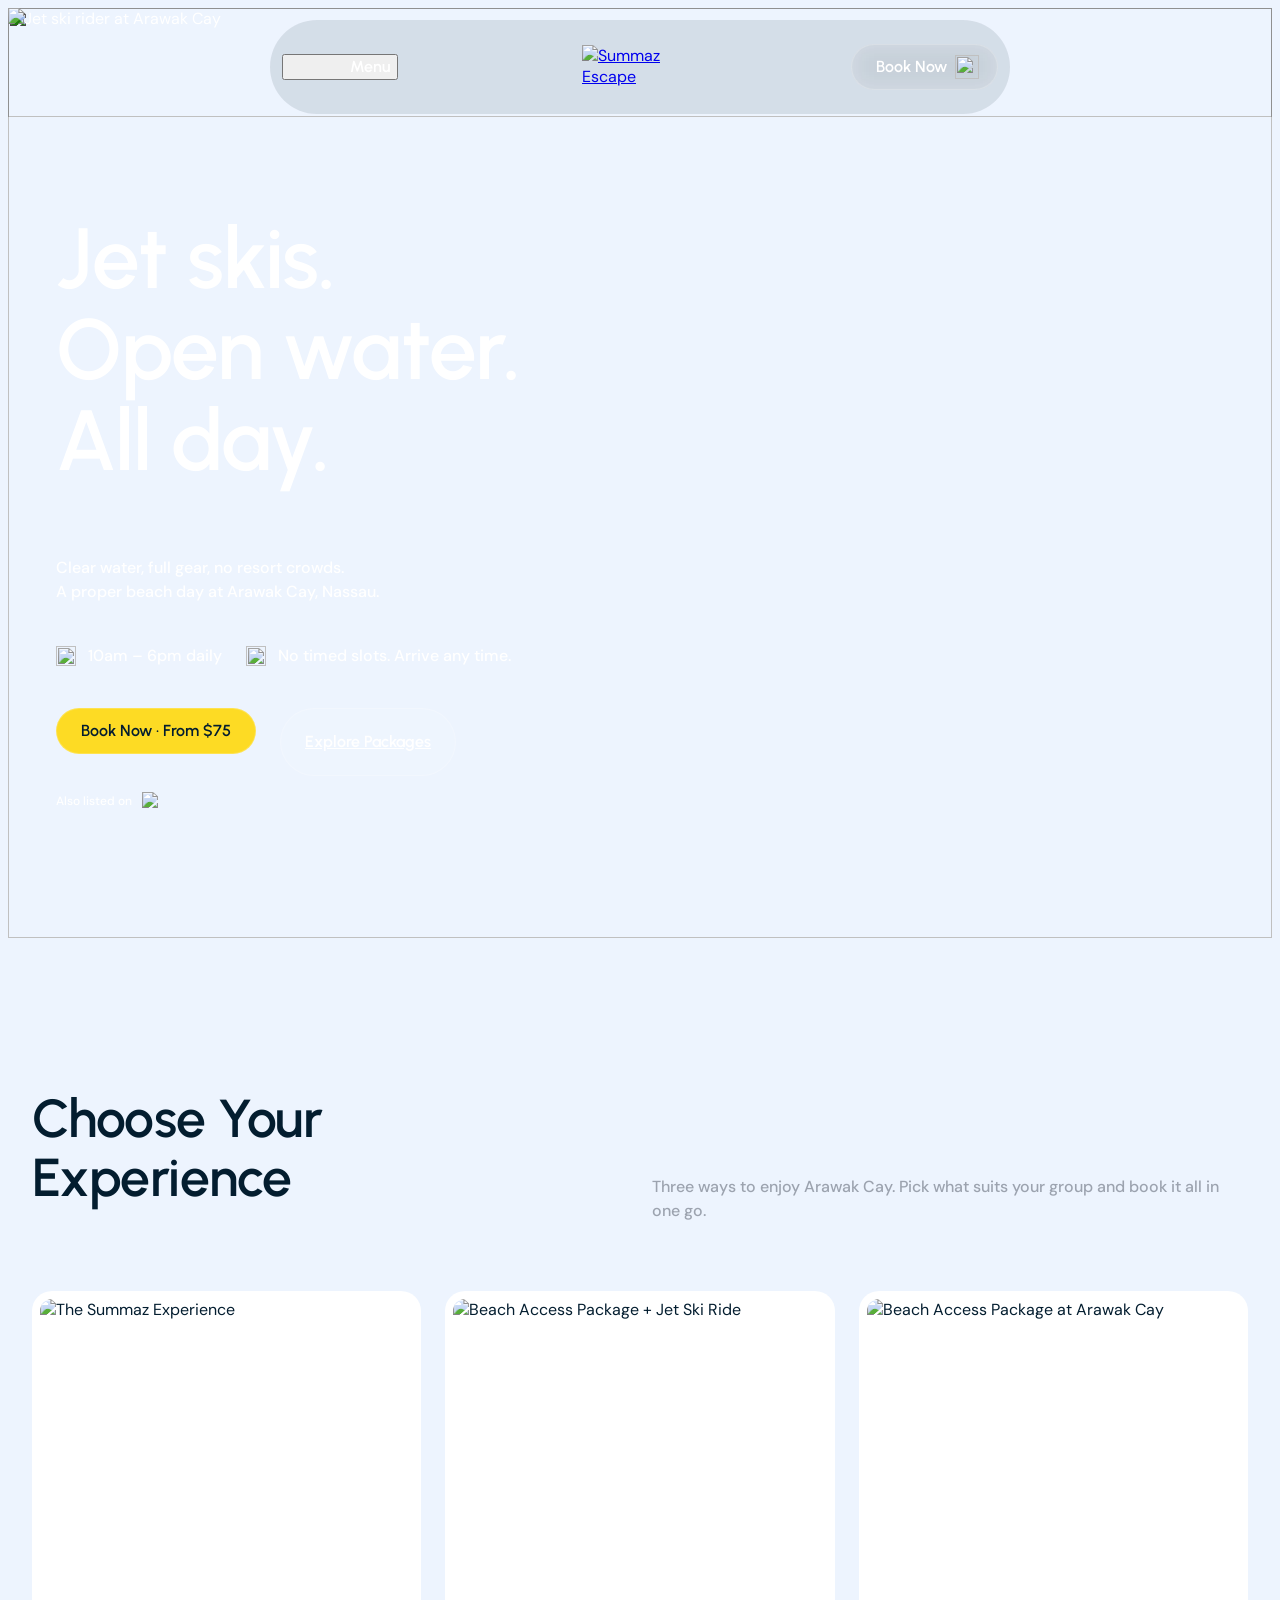
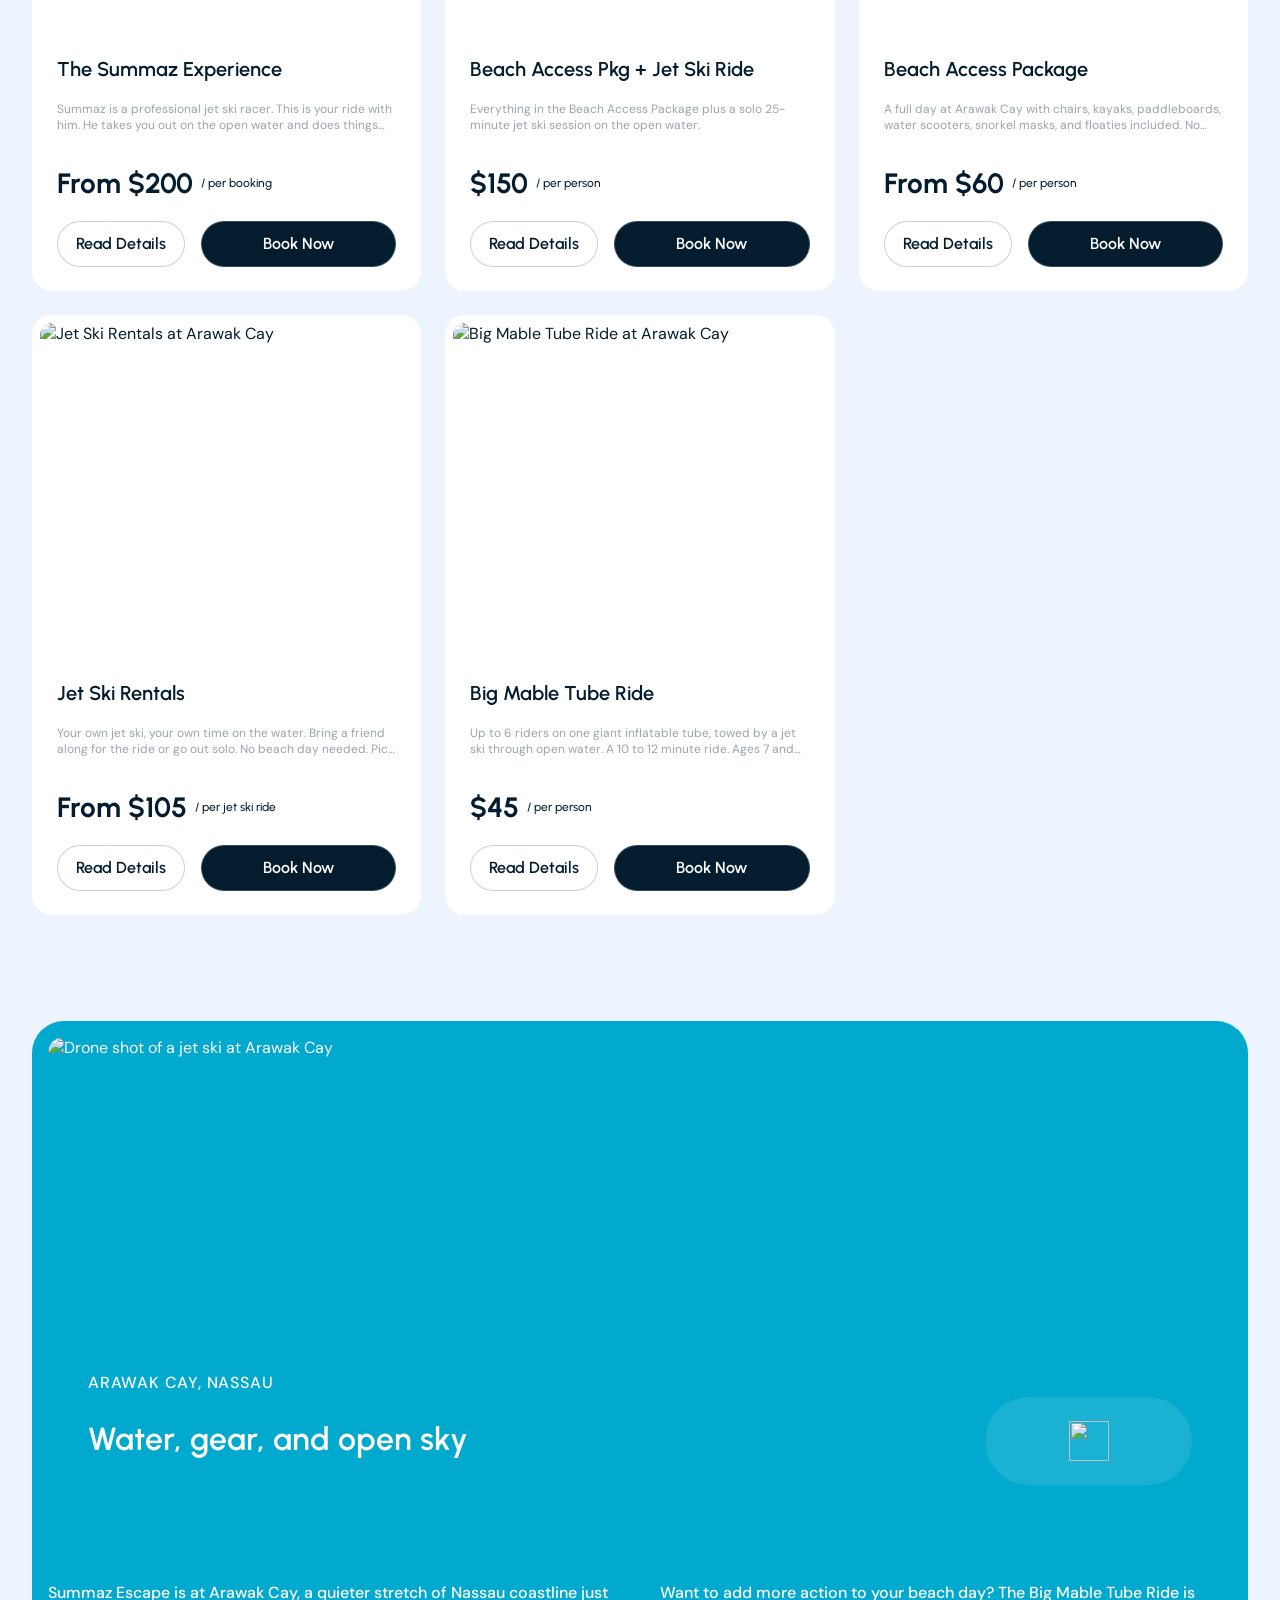
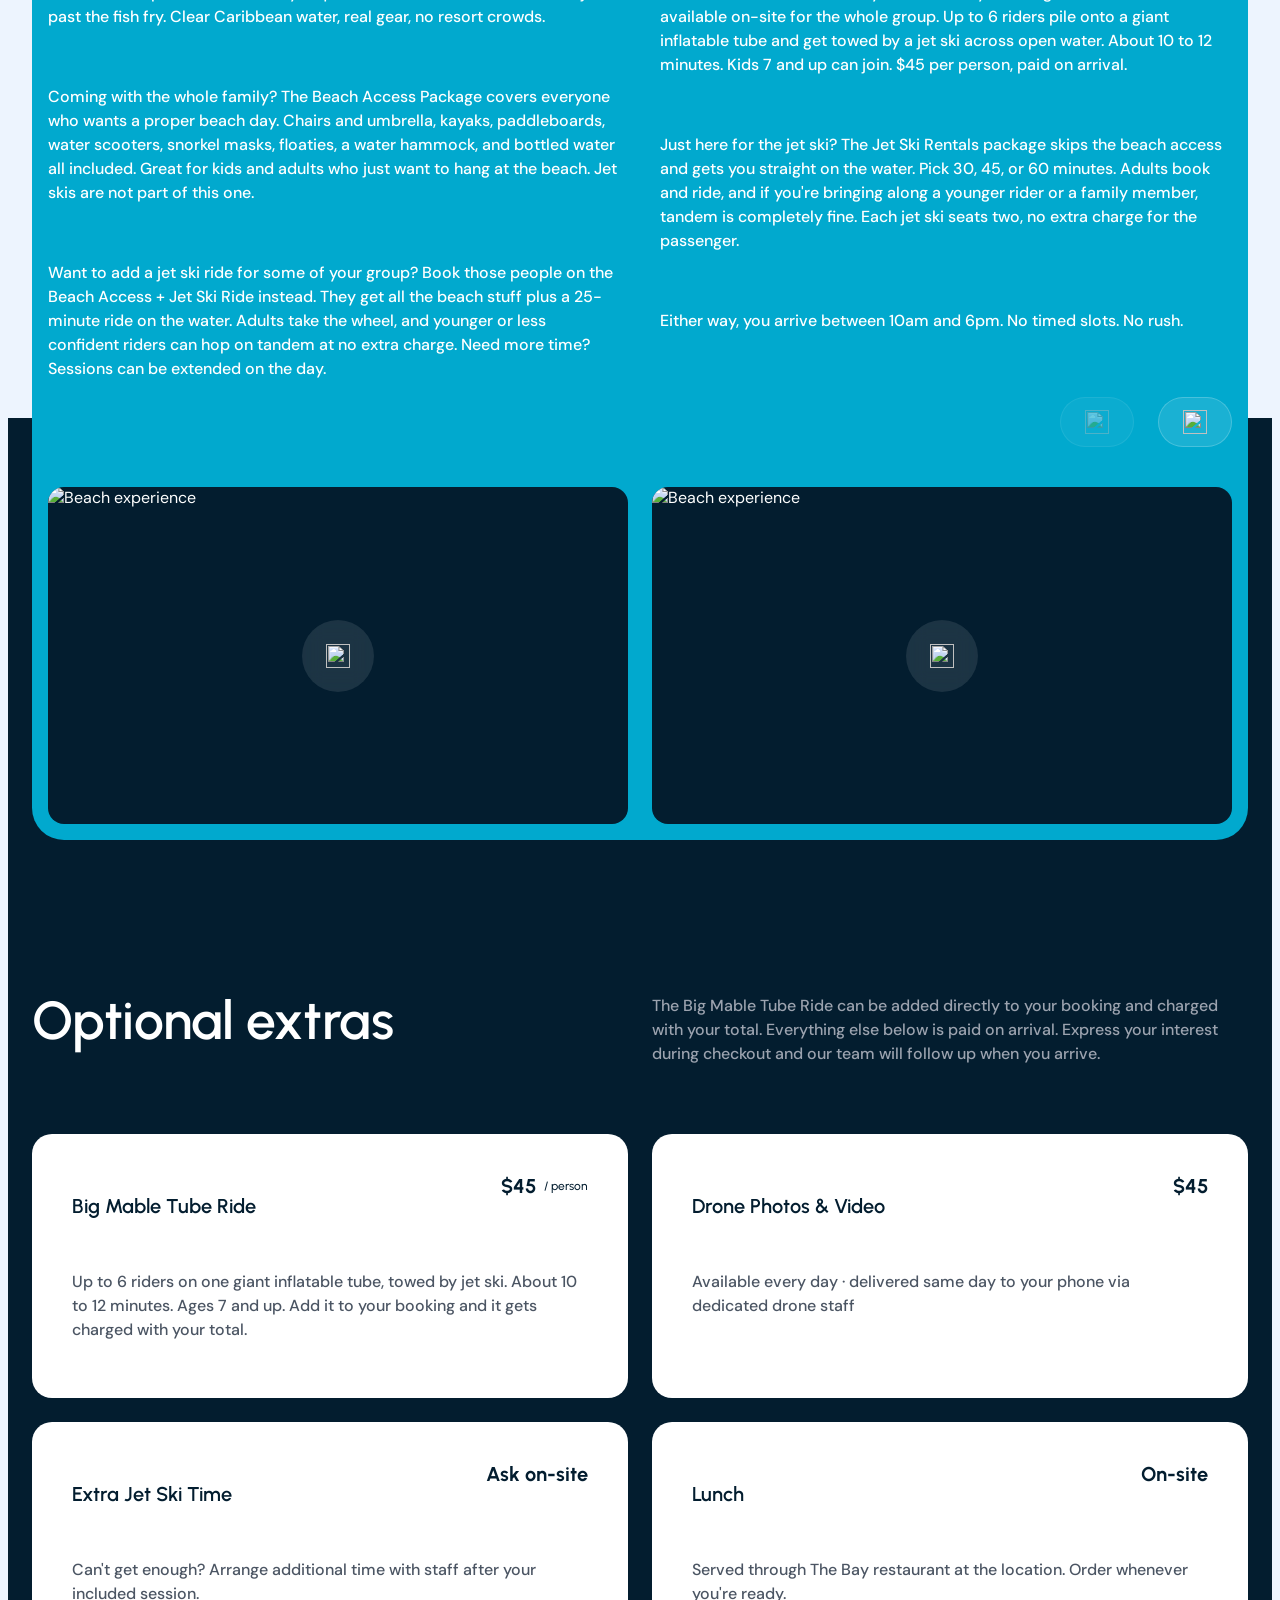
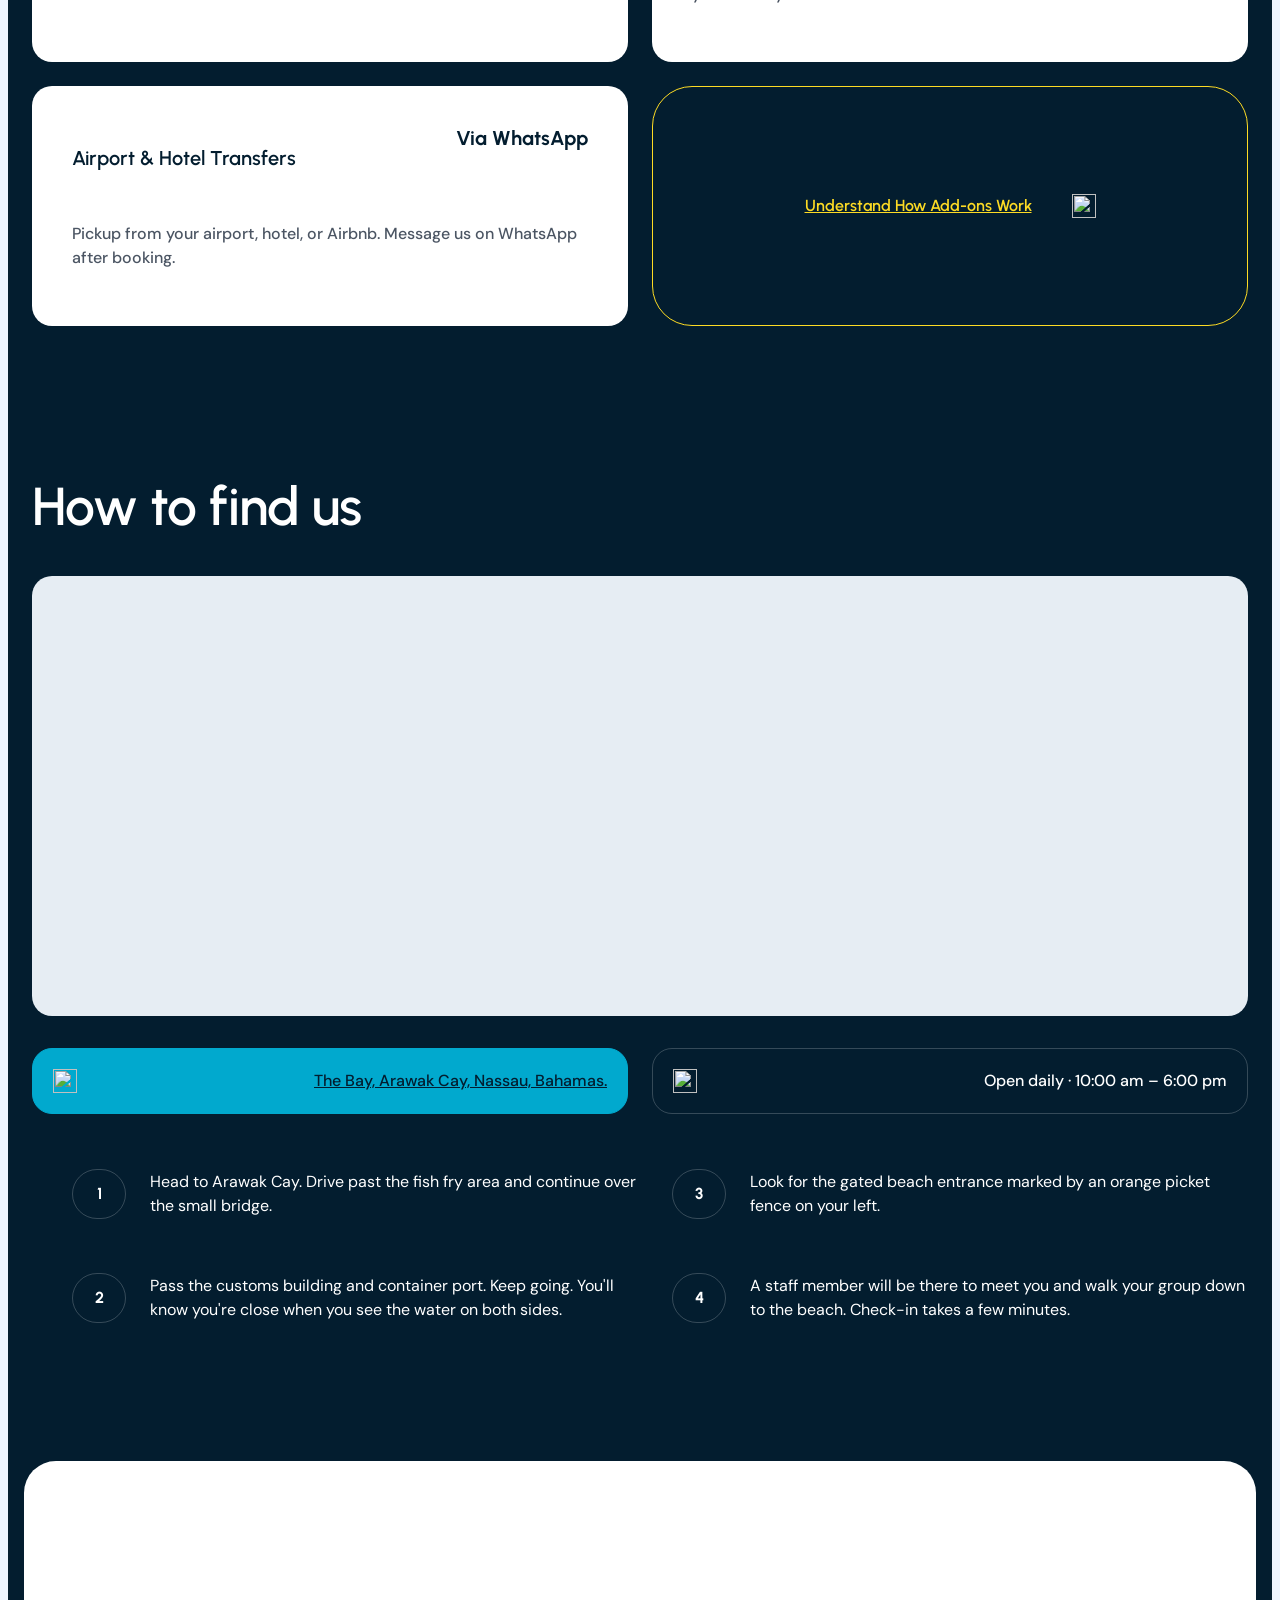
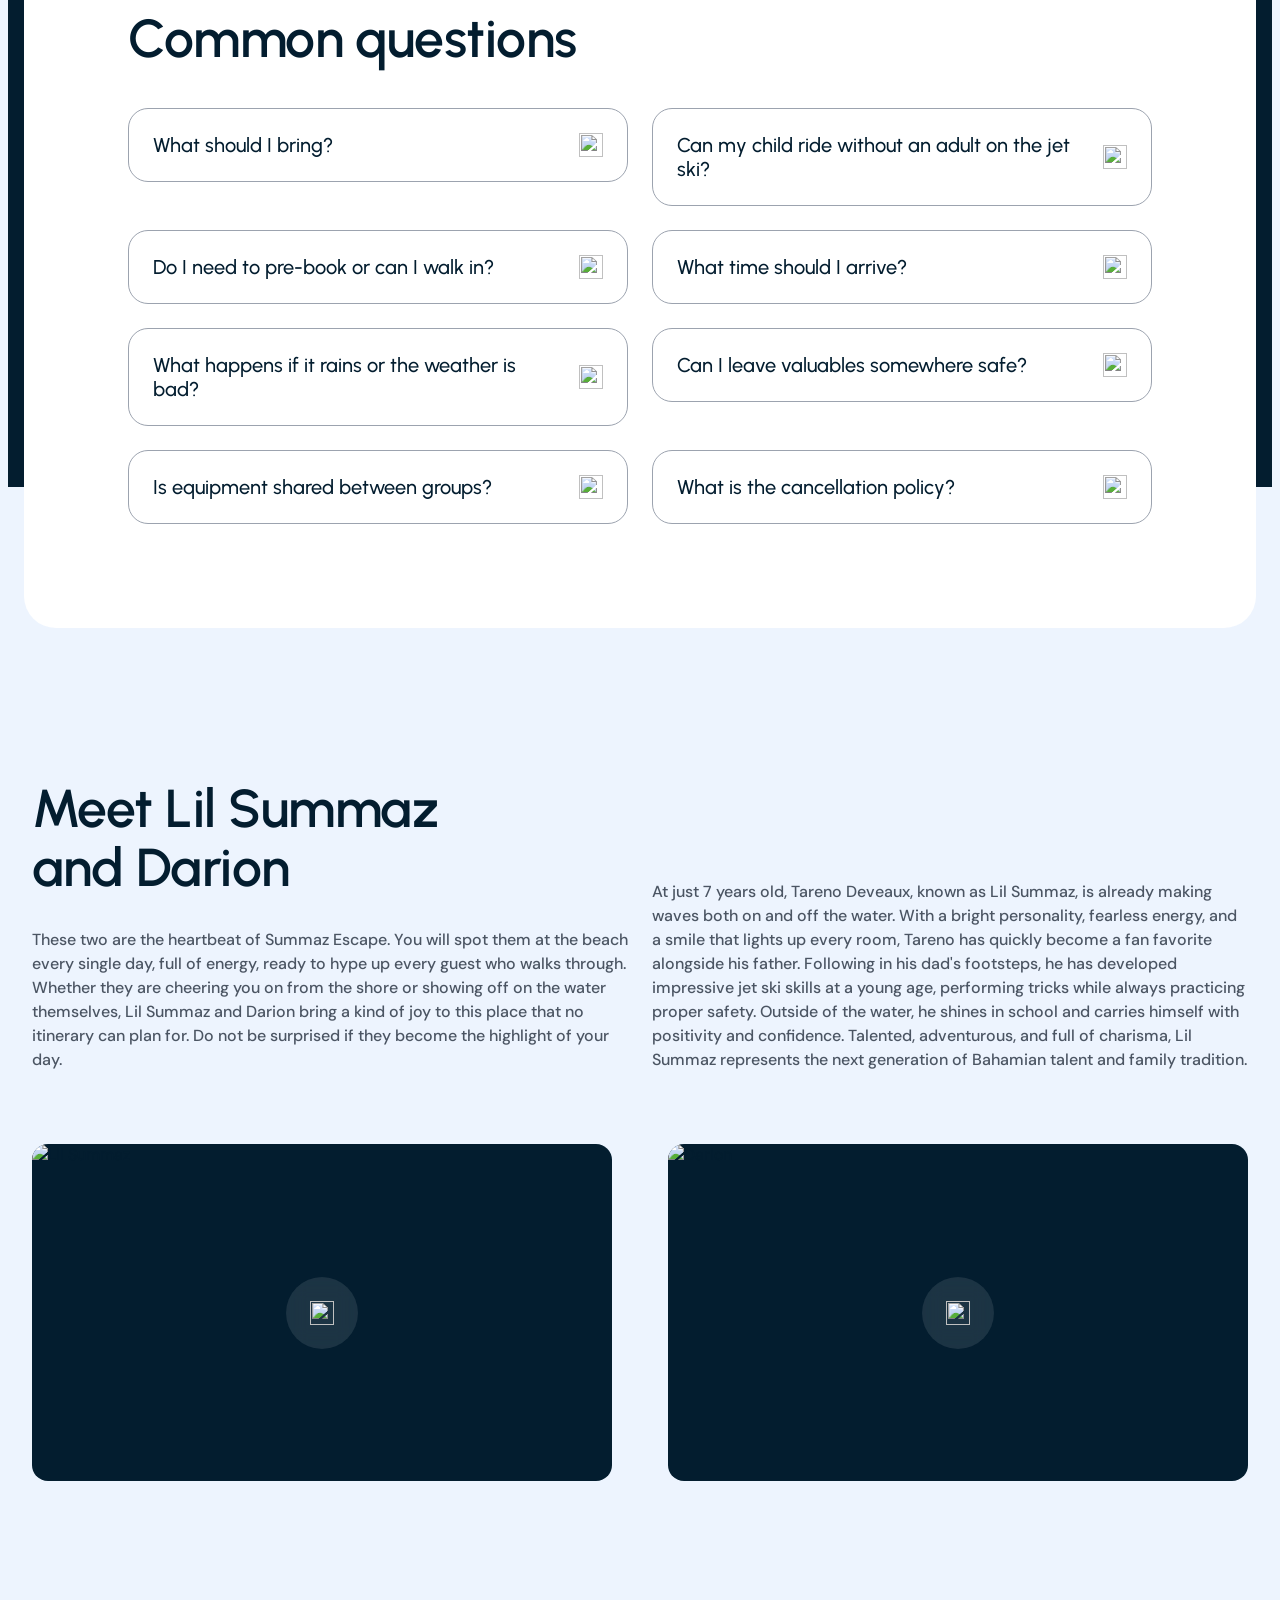
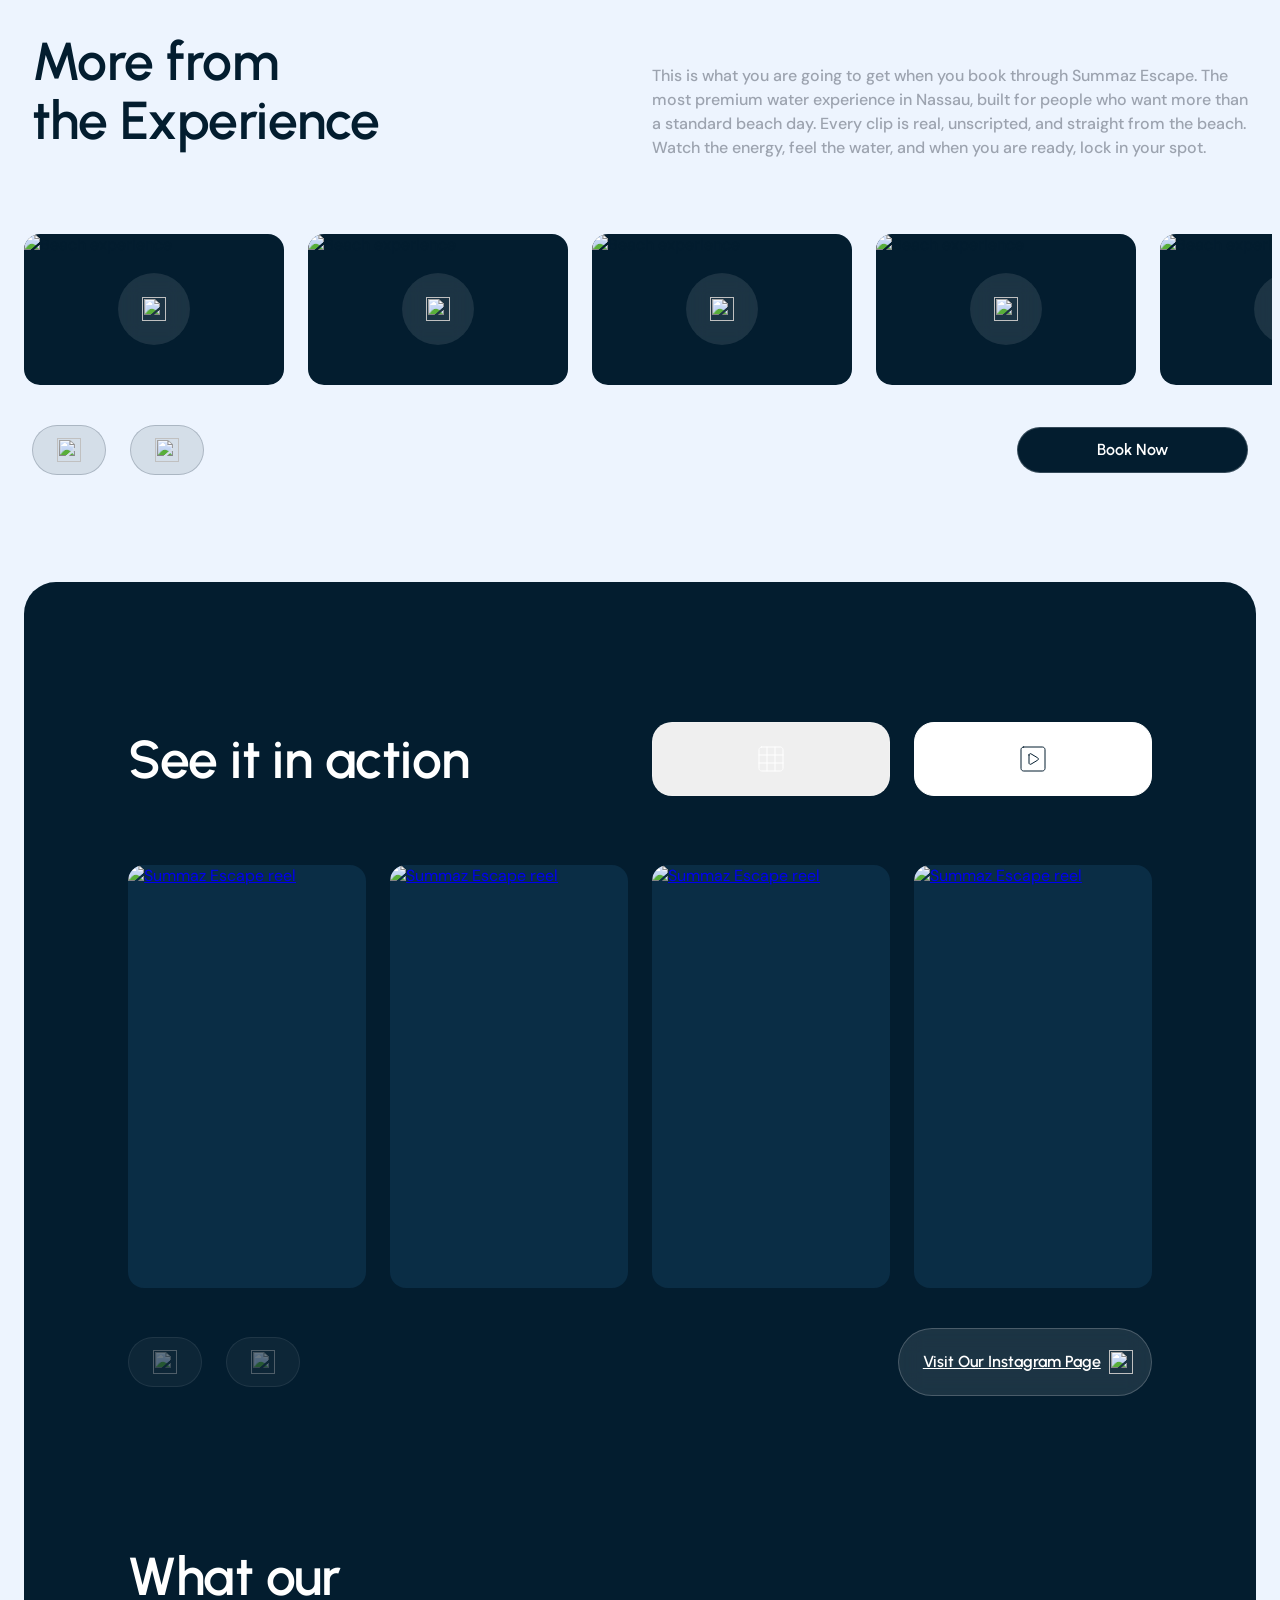
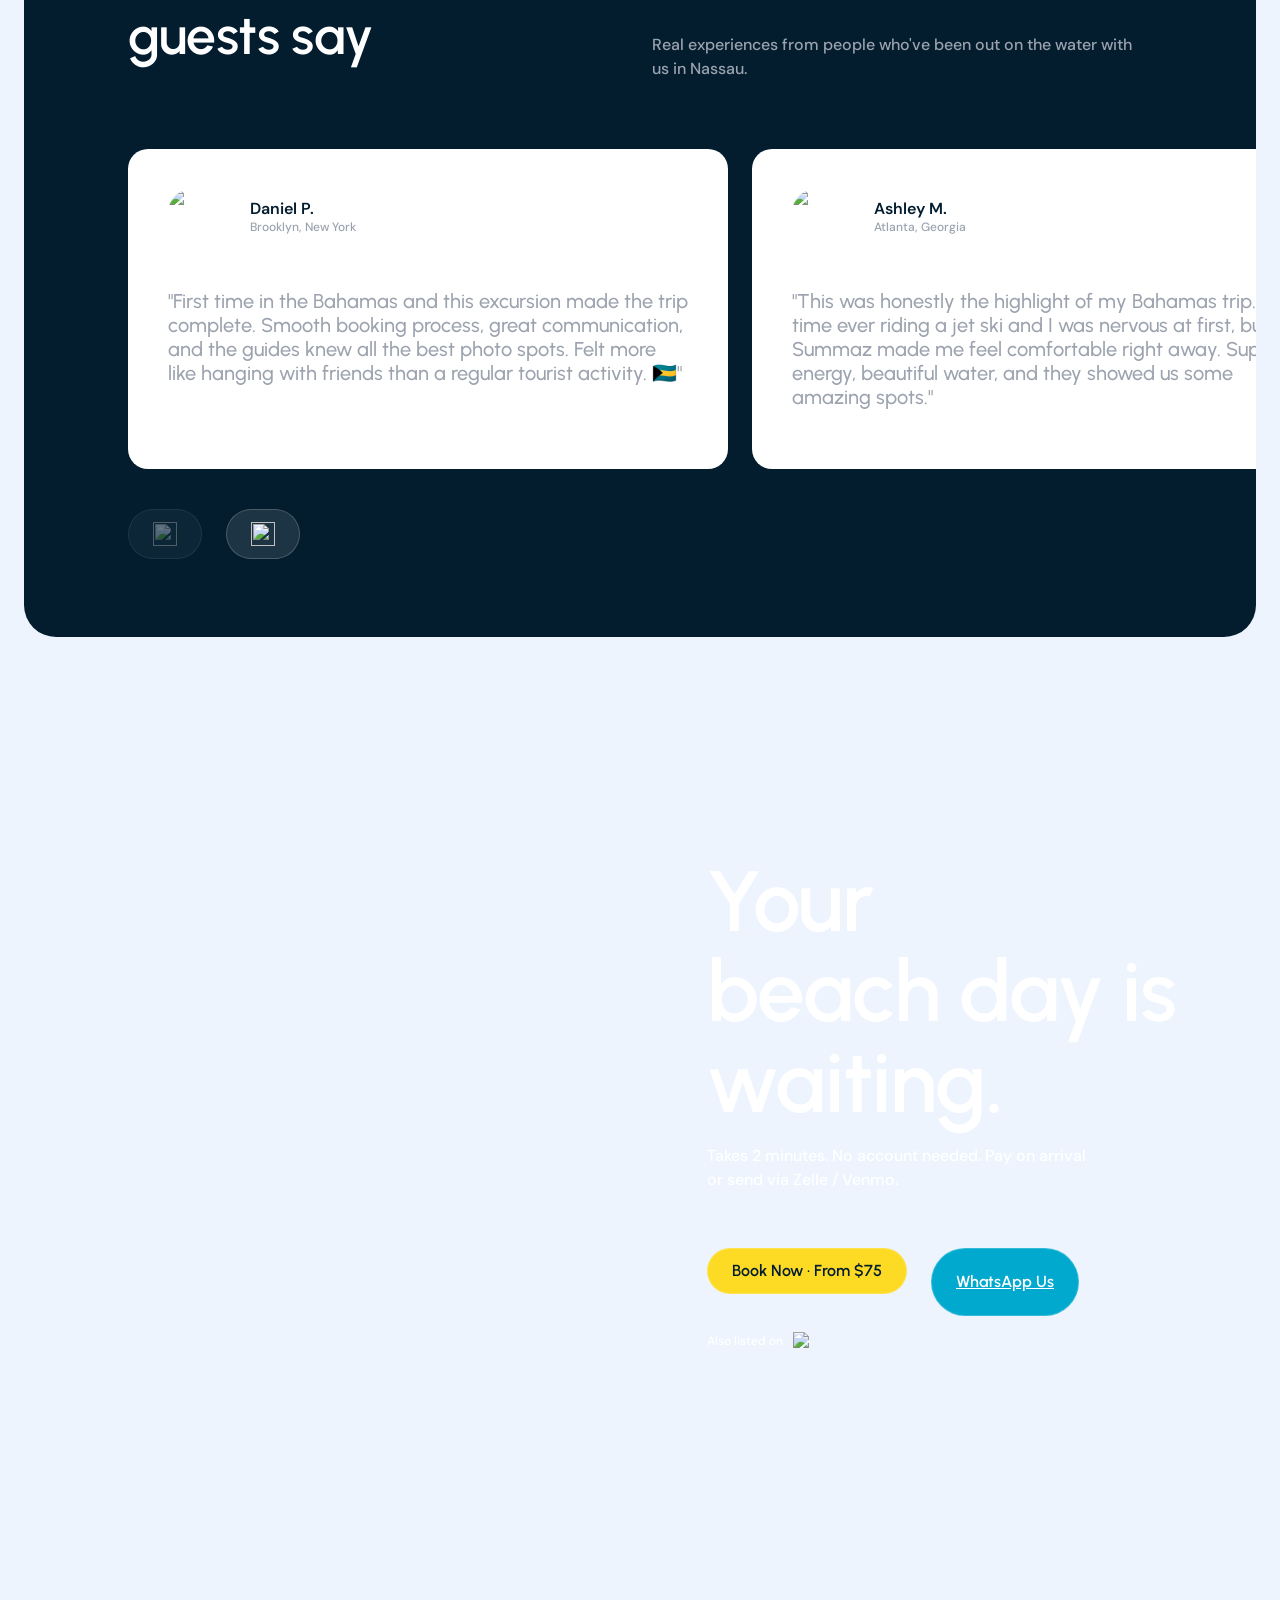
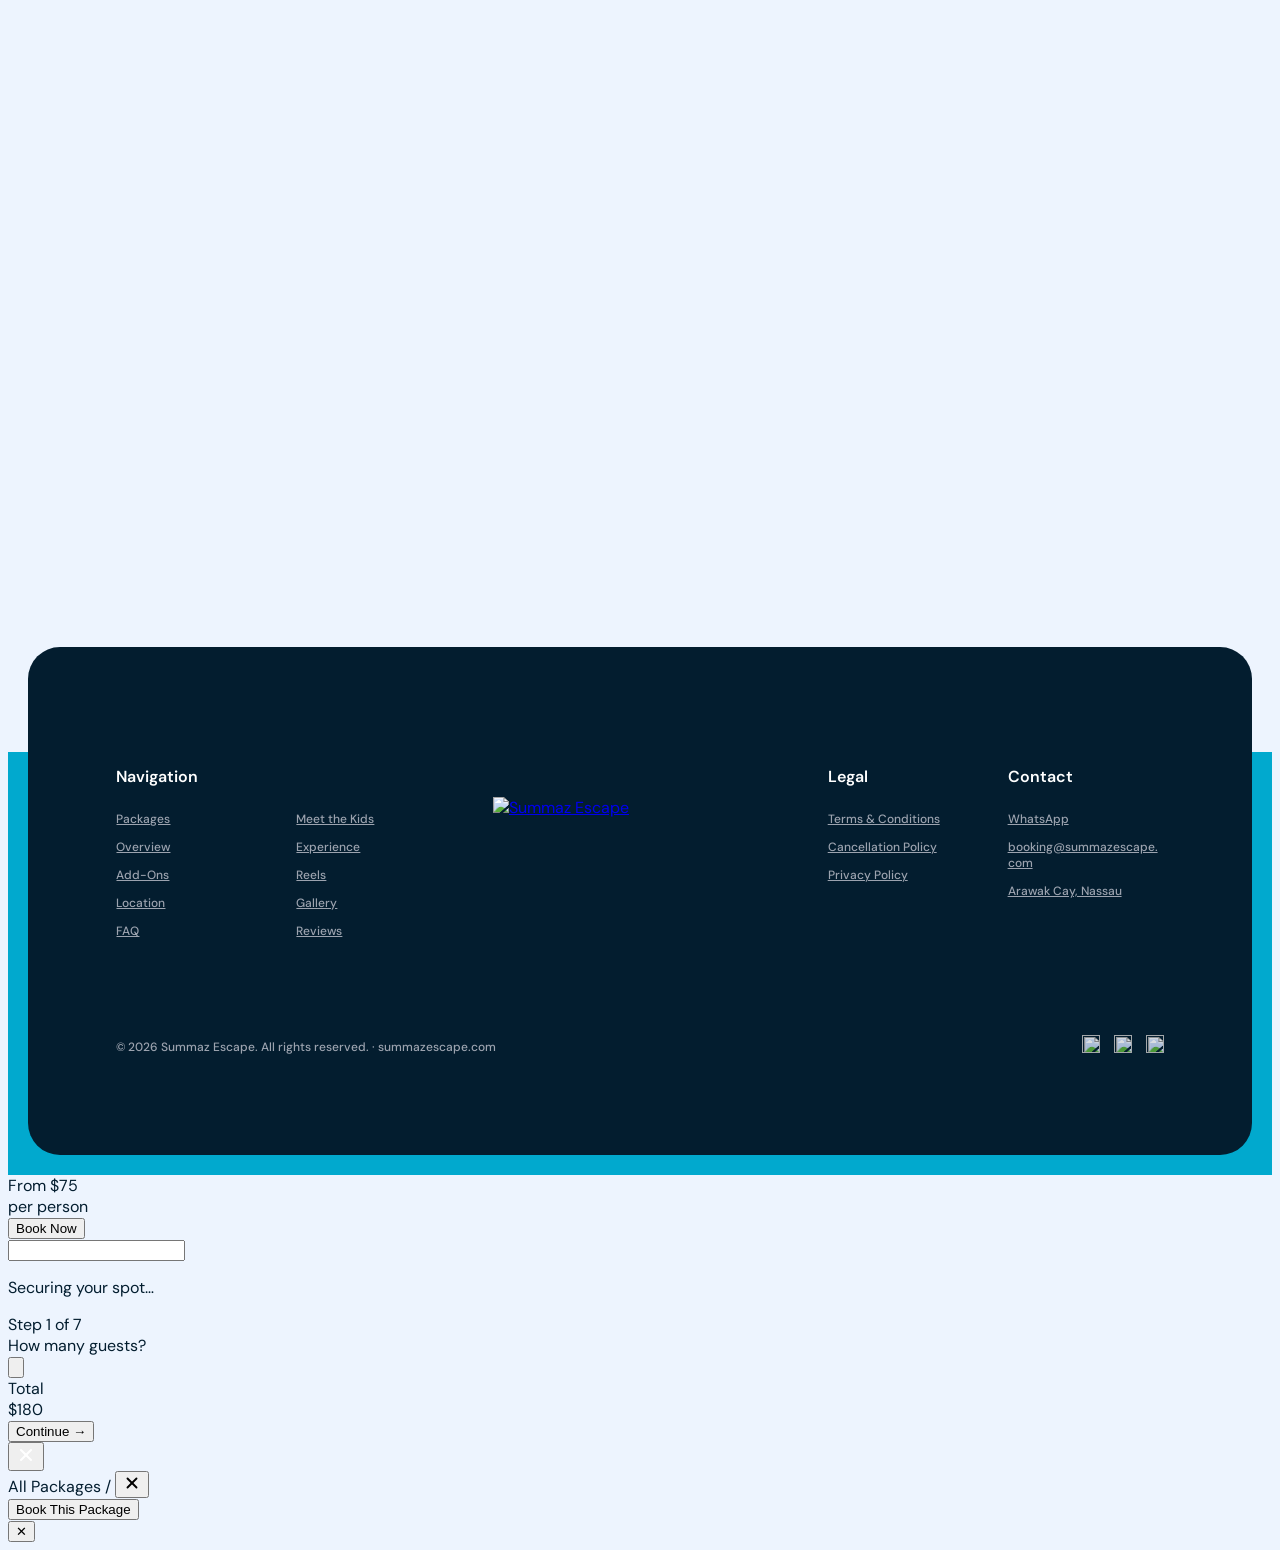
==== index.html @ 873a5b25 "Redesign Summaz Escape" ====
<!DOCTYPE html>
<html lang="en">
<head>
  <meta charset="UTF-8">
  <meta name="viewport" content="width=device-width, initial-scale=1.0">
  <link rel="icon" href="https://res.cloudinary.com/dko76z0df/image/upload/v1782304824/summaz/logo.png">
  <link rel="apple-touch-icon" href="https://res.cloudinary.com/dko76z0df/image/upload/v1782304824/summaz/logo.png">
  <meta name="description" content="Beach day at Arawak Cay, Nassau, Bahamas. Beach Access Package from $75. Add a 25-minute jet ski ride for $150. Chairs, kayaks, paddleboards, and clear Caribbean water.">
  <title>Summaz Escape: Jet Ski Beach Day, Nassau Bahamas</title>
  <link rel="preconnect" href="https://fonts.googleapis.com">
  <link rel="preconnect" href="https://fonts.gstatic.com" crossorigin>
  <link href="https://fonts.googleapis.com/css2?family=DM+Sans:opsz,wght@9..40,400;9..40,500;9..40,600&family=Urbanist:wght@300;400;500;600;700;800;900&display=swap" rel="stylesheet">
  <link rel="stylesheet" href="/css/style.css">
  <link rel="stylesheet" href="/css/home.css">
</head>
<body class="d-page">

  <!-- ══════════════════════════════════════════════════════
       NAV
       ══════════════════════════════════════════════════════ -->
  <nav class="d-nav nav--transparent" id="nav">
    <div class="d-nav__pill">
      <button class="d-nav__menu" id="navHamburger" onclick="toggleMobileMenu()" aria-label="Open menu" aria-expanded="false" aria-controls="navMobileMenu">
        <img src="/assets/figma/icon-menu.svg" width="30" height="8" alt="">
        <span>Menu</span>
      </button>
      <a href="/" class="d-nav__logo" aria-label="Summaz Escape home">
        <img src="/assets/figma/logo-nav.png" width="116" height="44" alt="Summaz Escape">
      </a>
      <button class="d-btn d-btn--glass d-nav__book" onclick="openBooking()">
        Book Now
        <img src="/assets/figma/icon-arrow-right-nav.svg" width="24" height="24" alt="">
      </button>
    </div>
    <div class="d-nav__menu-panel" id="navMobileMenu" aria-hidden="true">
      <a href="#packages"   onclick="closeMobileMenu()">Packages</a>
      <a href="#overview"   onclick="closeMobileMenu()">Overview</a>
      <a href="#extras"     onclick="closeMobileMenu()">Add-Ons</a>
      <a href="#location"   onclick="closeMobileMenu()">Location</a>
      <a href="#faq"        onclick="closeMobileMenu()">FAQ</a>
      <a href="#kids"       onclick="closeMobileMenu()">Meet the Kids</a>
      <a href="#experience" onclick="closeMobileMenu()">Experience</a>
      <a href="#reels"      onclick="closeMobileMenu()">Reels</a>
      <a href="#gallery"    onclick="closeMobileMenu()">Gallery</a>
      <a href="#reviews"    onclick="closeMobileMenu()">Reviews</a>
    </div>
  </nav>


  <!-- ══════════════════════════════════════════════════════
       HERO
       ══════════════════════════════════════════════════════ -->
  <section class="d-hero">
    <img class="d-hero__bg" src="/assets/figma/hero-bg.webp" alt="" fetchpriority="high">
    <img class="d-hero__fade" src="/assets/figma/hero-topfade.webp" alt="">
    <img class="d-hero__rider" src="/assets/figma/hero-rider.webp" alt="Jet ski rider at Arawak Cay" fetchpriority="high">
    <div class="d-wide d-hero__content">
      <h1 class="d-hero__title">Jet skis.<br>Open water.<br>All day.</h1>
      <p class="d-hero__sub">Clear water, full gear, no resort crowds.<br>A proper beach day at Arawak Cay, Nassau.</p>
      <div class="d-hero__meta">
        <span><img src="/assets/figma/icon-clock.svg" width="20" height="20" alt="">10am – 6pm daily</span>
        <span><img src="/assets/figma/icon-check.svg" width="20" height="20" alt="">No timed slots. Arrive any time.</span>
      </div>
      <div class="d-actions">
        <div class="d-actions__row">
          <button class="d-btn d-btn--yellow" onclick="openBooking()">Book Now · From $75</button>
          <a href="#packages" class="d-btn d-btn--glass">Explore Packages</a>
        </div>
        <div class="d-listed">
          <span>Also listed on</span>
          <img src="/assets/figma/tripadvisor.png" width="68" height="18" alt="Tripadvisor">
        </div>
      </div>
    </div>
  </section>


  <!-- ══════════════════════════════════════════════════════
       PACKAGES
       ══════════════════════════════════════════════════════ -->
  <section class="d-section d-packages" id="packages">
    <div class="d-wrap">
      <div class="d-head">
        <h2 class="d-title">Choose Your<br>Experience</h2>
        <p class="d-head__sub">Three ways to enjoy Arawak Cay. Pick what suits your group and book it all in one go.</p>
      </div>
      <div class="d-pkg-grid">

        <div class="d-pkg">
          <img class="d-pkg__img" src="/assets/figma/pkg-summaz.webp" alt="The Summaz Experience" loading="lazy">
          <div class="d-pkg__body">
            <h3 class="d-pkg__name">The Summaz Experience</h3>
            <p class="d-pkg__desc">Summaz is a professional jet ski racer. This is your ride with him. He takes you out on the open water and does things that make your heart race and your camera roll explode. Up to 2 riders. The most talked-about booking in Nassau.</p>
            <div class="d-price"><strong>From $200</strong><span>/ per booking</span></div>
            <div class="d-pkg__actions">
              <button class="d-btn d-btn--outline" onclick="openPanel('summaz')">Read Details</button>
              <button class="d-btn d-btn--navy" onclick="openBooking('summaz')">Book Now</button>
            </div>
          </div>
        </div>

        <div class="d-pkg">
          <img class="d-pkg__img" src="/assets/figma/pkg-beach-jetski.webp" alt="Beach Access Package + Jet Ski Ride" loading="lazy">
          <div class="d-pkg__body">
            <h3 class="d-pkg__name">Beach Access Pkg + Jet Ski Ride</h3>
            <p class="d-pkg__desc">Everything in the Beach Access Package plus a solo 25-minute jet ski session on the open water.</p>
            <div class="d-price"><strong>$150</strong><span>/ per person</span></div>
            <div class="d-pkg__actions">
              <button class="d-btn d-btn--outline" onclick="openPanel('beachAccessJetSki')">Read Details</button>
              <button class="d-btn d-btn--navy" onclick="openBooking('beachAccessJetSki')">Book Now</button>
            </div>
          </div>
        </div>

        <div class="d-pkg">
          <img class="d-pkg__img" src="/assets/figma/pkg-beach.webp" alt="Beach Access Package at Arawak Cay" loading="lazy">
          <div class="d-pkg__body">
            <h3 class="d-pkg__name">Beach Access Package</h3>
            <p class="d-pkg__desc">A full day at Arawak Cay with chairs, kayaks, paddleboards, water scooters, snorkel masks, and floaties included. No timed slots, arrive any time between 10am and 6pm.</p>
            <div class="d-price"><strong>From $60</strong><span>/ per person</span></div>
            <div class="d-pkg__actions">
              <button class="d-btn d-btn--outline" onclick="openPanel('beachAccess')">Read Details</button>
              <button class="d-btn d-btn--navy" onclick="openBooking('beachAccess')">Book Now</button>
            </div>
          </div>
        </div>

        <div class="d-pkg">
          <img class="d-pkg__img" src="/assets/figma/pkg-jetski.webp" alt="Jet Ski Rentals at Arawak Cay" loading="lazy">
          <div class="d-pkg__body">
            <h3 class="d-pkg__name">Jet Ski Rentals</h3>
            <p class="d-pkg__desc">Your own jet ski, your own time on the water. Bring a friend along for the ride or go out solo. No beach day needed. Pick 30, 45, or 60 minutes and head out.</p>
            <div class="d-price"><strong>From $105</strong><span>/ per jet ski ride</span></div>
            <div class="d-pkg__actions">
              <button class="d-btn d-btn--outline" onclick="openPanel('jetSkiRental')">Read Details</button>
              <button class="d-btn d-btn--navy" onclick="openBooking('jetSkiRental')">Book Now</button>
            </div>
          </div>
        </div>

        <div class="d-pkg">
          <img class="d-pkg__img" src="/assets/figma/pkg-bigmable.webp" alt="Big Mable Tube Ride at Arawak Cay" loading="lazy">
          <div class="d-pkg__body">
            <h3 class="d-pkg__name">Big Mable Tube Ride</h3>
            <p class="d-pkg__desc">Up to 6 riders on one giant inflatable tube, towed by a jet ski through open water. A 10 to 12 minute ride. Ages 7 and up.</p>
            <div class="d-price"><strong>$45</strong><span>/ per person</span></div>
            <div class="d-pkg__actions">
              <button class="d-btn d-btn--outline" onclick="openPanel('bigMable')">Read Details</button>
              <button class="d-btn d-btn--navy" onclick="openBooking('bigMable')">Book Now</button>
            </div>
          </div>
        </div>

      </div>
    </div>
  </section>


  <!-- ══════════════════════════════════════════════════════
       OVERVIEW
       ══════════════════════════════════════════════════════ -->
  <section class="d-overview" id="overview">
    <div class="d-wrap">
      <div class="d-overview__card">
        <div class="d-overview__hero vcard" data-src="https://res.cloudinary.com/dko76z0df/video/upload/v1784950714/summaz/beach-pkg-clip2.mp4" role="button" tabindex="0" aria-label="Play: Drone shot">
          <img class="d-overview__hero-img" src="/assets/figma/overview-hero.webp" alt="Drone shot of a jet ski at Arawak Cay">
          <div class="d-overview__hero-text">
            <p class="d-overview__eyebrow">Arawak Cay, Nassau</p>
            <h2 class="d-overview__title">Water, gear, and open sky</h2>
          </div>
          <span class="d-overview__play"><img src="/assets/figma/icon-play-lg.svg" width="40" height="40" alt=""></span>
        </div>
        <div class="d-overview__cols">
          <div>
            <p>Summaz Escape is at Arawak Cay, a quieter stretch of Nassau coastline just past the fish fry. Clear Caribbean water, real gear, no resort crowds.</p>
            <p>Coming with the whole family? The Beach Access Package covers everyone who wants a proper beach day. Chairs and umbrella, kayaks, paddleboards, water scooters, snorkel masks, floaties, a water hammock, and bottled water all included. Great for kids and adults who just want to hang at the beach. Jet skis are not part of this one.</p>
            <p>Want to add a jet ski ride for some of your group? Book those people on the Beach Access + Jet Ski Ride instead. They get all the beach stuff plus a 25-minute ride on the water. Adults take the wheel, and younger or less confident riders can hop on tandem at no extra charge. Need more time? Sessions can be extended on the day.</p>
          </div>
          <div>
            <p>Want to add more action to your beach day? The Big Mable Tube Ride is available on-site for the whole group. Up to 6 riders pile onto a giant inflatable tube and get towed by a jet ski across open water. About 10 to 12 minutes. Kids 7 and up can join. $45 per person, paid on arrival.</p>
            <p>Just here for the jet ski? The Jet Ski Rentals package skips the beach access and gets you straight on the water. Pick 30, 45, or 60 minutes. Adults book and ride, and if you're bringing along a younger rider or a family member, tandem is completely fine. Each jet ski seats two, no extra charge for the passenger.</p>
            <p>Either way, you arrive between 10am and 6pm. No timed slots. No rush.</p>
            <div class="d-arrows d-overview__arrows">
              <button class="d-arrow" data-carousel-prev="ovTrack" aria-label="Previous clip"><img src="/assets/figma/icon-arrow-left.svg" width="24" height="24" alt=""></button>
              <button class="d-arrow" data-carousel-next="ovTrack" aria-label="Next clip"><img src="/assets/figma/icon-arrow-right.svg" width="24" height="24" alt=""></button>
            </div>
          </div>
        </div>
        <div class="d-track d-overview__track" id="ovTrack">
          <div class="vcard d-video" data-src="https://res.cloudinary.com/dko76z0df/video/upload/v1782304506/summaz/clip1.mp4" role="button" tabindex="0" aria-label="Play clip 1">
            <img src="/assets/figma/ov-1.webp" alt="Beach experience" loading="lazy">
            <span class="d-video__play"><img src="/assets/figma/icon-play-ov.svg" width="24" height="24" alt=""></span>
          </div>
          <div class="vcard d-video" data-src="https://res.cloudinary.com/dko76z0df/video/upload/v1782304545/summaz/clip2.mp4" role="button" tabindex="0" aria-label="Play clip 2">
            <img src="/assets/figma/ov-2.webp" alt="Beach experience" loading="lazy">
            <span class="d-video__play"><img src="/assets/figma/icon-play-ov.svg" width="24" height="24" alt=""></span>
          </div>
          <div class="vcard d-video" data-src="https://res.cloudinary.com/dko76z0df/video/upload/v1782304566/summaz/clip3.mp4" role="button" tabindex="0" aria-label="Play clip 3">
            <img src="/assets/figma/ov-3.webp" alt="Beach experience" loading="lazy">
            <span class="d-video__play"><img src="/assets/figma/icon-play-ov.svg" width="24" height="24" alt=""></span>
          </div>
          <div class="vcard d-video" data-src="https://res.cloudinary.com/dko76z0df/video/upload/v1782304618/summaz/clip4.mp4" role="button" tabindex="0" aria-label="Play clip 4">
            <img src="/assets/figma/ov-4.webp" alt="Beach experience" loading="lazy">
            <span class="d-video__play"><img src="/assets/figma/icon-play-ov.svg" width="24" height="24" alt=""></span>
          </div>
          <div class="vcard d-video" data-src="https://res.cloudinary.com/dko76z0df/video/upload/v1782304624/summaz/clip5.mp4" role="button" tabindex="0" aria-label="Play clip 5">
            <img src="/assets/figma/ov-5.webp" alt="Beach experience" loading="lazy">
            <span class="d-video__play"><img src="/assets/figma/icon-play-ov.svg" width="24" height="24" alt=""></span>
          </div>
          <div class="vcard d-video" data-src="https://res.cloudinary.com/dko76z0df/video/upload/v1782304641/summaz/clip6.mp4" role="button" tabindex="0" aria-label="Play clip 6">
            <img src="/assets/figma/ov-6.webp" alt="Beach experience" loading="lazy">
            <span class="d-video__play"><img src="/assets/figma/icon-play-ov.svg" width="24" height="24" alt=""></span>
          </div>
        </div>
      </div>
    </div>
  </section>


  <!-- ══════════════════════════════════════════════════════
       DARK BAND: ADD-ONS + LOCATION
       ══════════════════════════════════════════════════════ -->
  <div class="d-dark">

    <section class="d-section" id="extras">
      <div class="d-wrap">
        <div class="d-head">
          <h2 class="d-title d-title--light">Optional extras</h2>
          <p class="d-head__sub">The Big Mable Tube Ride can be added directly to your booking and charged with your total. Everything else below is paid on arrival. Express your interest during checkout and our team will follow up when you arrive.</p>
        </div>
        <div class="d-extras">
          <div class="d-extra">
            <div class="d-extra__top"><h3>Big Mable Tube Ride</h3><div class="d-price d-price--sm"><strong>$45</strong><span>/ person</span></div></div>
            <p>Up to 6 riders on one giant inflatable tube, towed by jet ski. About 10 to 12 minutes. Ages 7 and up. Add it to your booking and it gets charged with your total.</p>
          </div>
          <div class="d-extra">
            <div class="d-extra__top"><h3>Drone Photos &amp; Video</h3><div class="d-price d-price--sm"><strong>$45</strong></div></div>
            <p>Available every day · delivered same day to your phone via dedicated drone staff</p>
          </div>
          <div class="d-extra">
            <div class="d-extra__top"><h3>Extra Jet Ski Time</h3><div class="d-price d-price--sm"><strong>Ask on-site</strong></div></div>
            <p>Can't get enough? Arrange additional time with staff after your included session.</p>
          </div>
          <div class="d-extra">
            <div class="d-extra__top"><h3>Lunch</h3><div class="d-price d-price--sm"><strong>On-site</strong></div></div>
            <p>Served through The Bay restaurant at the location. Order whenever you're ready.</p>
          </div>
          <div class="d-extra">
            <div class="d-extra__top"><h3>Airport &amp; Hotel Transfers</h3><div class="d-price d-price--sm"><strong>Via WhatsApp</strong></div></div>
            <p>Pickup from your airport, hotel, or Airbnb. Message us on WhatsApp after booking.</p>
          </div>
          <a href="addons.html" class="d-extras__link">
            Understand How Add-ons Work
            <img src="/assets/figma/icon-arrow-right-yellow.svg" width="24" height="24" alt="">
          </a>
        </div>
      </div>
    </section>

    <section class="d-section d-location" id="location">
      <div class="d-wrap">
        <h2 class="d-title d-title--light">How to find us</h2>
        <div class="d-map">
          <iframe
            src="https://maps.google.com/maps?q=Arawak+Cay+Nassau+Bahamas&z=15&output=embed"
            title="Summaz Escape at Arawak Cay, Nassau"
            loading="lazy"
            referrerpolicy="no-referrer-when-downgrade">
          </iframe>
        </div>
        <div class="d-location__bars">
          <a href="https://maps.app.goo.gl/FAUBZqZ5e4TNKpBZ7" target="_blank" rel="noopener" class="d-bar d-bar--sea">
            <img src="/assets/figma/icon-pin.svg" width="24" height="24" alt="">
            <span>The Bay, Arawak Cay, Nassau, Bahamas.</span>
          </a>
          <div class="d-bar">
            <img src="/assets/figma/icon-clock-lg.svg" width="24" height="24" alt="">
            <span>Open daily · 10:00 am – 6:00 pm</span>
          </div>
        </div>
        <ol class="d-steps">
          <li><span class="d-steps__num">1</span><p>Head to Arawak Cay. Drive past the fish fry area and continue over the small bridge.</p></li>
          <li><span class="d-steps__num">2</span><p>Pass the customs building and container port. Keep going. You'll know you're close when you see the water on both sides.</p></li>
          <li><span class="d-steps__num">3</span><p>Look for the gated beach entrance marked by an orange picket fence on your left.</p></li>
          <li><span class="d-steps__num">4</span><p>A staff member will be there to meet you and walk your group down to the beach. Check-in takes a few minutes.</p></li>
        </ol>
      </div>
    </section>

  </div>


  <!-- ══════════════════════════════════════════════════════
       FAQ
       ══════════════════════════════════════════════════════ -->
  <section class="d-faq" id="faq">
    <div class="d-wide">
      <div class="d-faq__card">
        <h2 class="d-title">Common questions</h2>
        <div class="d-faq__grid">

          <details class="d-faq__item">
            <summary>What should I bring?<img src="/assets/figma/icon-chevron.svg" width="24" height="24" alt=""></summary>
            <div class="d-faq__answer">
              <p>A towel, swimwear, and sunscreen. That's really all you need. Everything else is provided. No reef-safe requirement, but we'd appreciate it.</p>
            </div>
          </details>

          <details class="d-faq__item">
            <summary>Can my child ride without an adult on the jet ski?<img src="/assets/figma/icon-chevron.svg" width="24" height="24" alt=""></summary>
            <div class="d-faq__answer">
              <p>No. Riders under 16 must be on the back of an adult's jet ski. Book the child package for them. There's no minimum age for tandem riding, but the combined weight of both riders can't exceed 350 lb.</p>
              <p>If a teenager (under 16) wants their own jet ski, they can book under the adult package with parent permission. Staff will confirm on arrival.</p>
            </div>
          </details>

          <details class="d-faq__item">
            <summary>Do I need to pre-book or can I walk in?<img src="/assets/figma/icon-chevron.svg" width="24" height="24" alt=""></summary>
            <div class="d-faq__answer">
              <p>We recommend booking in advance, especially on weekends and holidays. Walk-ins are welcome but subject to availability. Jet ski sessions are limited per day.</p>
            </div>
          </details>

          <details class="d-faq__item">
            <summary>What time should I arrive?<img src="/assets/figma/icon-chevron.svg" width="24" height="24" alt=""></summary>
            <div class="d-faq__answer">
              <p>Any time between 10am and 6pm works. We don't assign arrival slots. If you want to maximize your beach time, earlier is better. Last jet ski sessions go out well before 6pm.</p>
            </div>
          </details>

          <details class="d-faq__item">
            <summary>What happens if it rains or the weather is bad?<img src="/assets/figma/icon-chevron.svg" width="24" height="24" alt=""></summary>
            <div class="d-faq__answer">
              <p>We run in light rain and most conditions. If weather forces a cancellation, you'll get a full refund or can reschedule with no fee and no hassle. We'll contact you if we need to cancel on our end.</p>
            </div>
          </details>

          <details class="d-faq__item">
            <summary>Can I leave valuables somewhere safe?<img src="/assets/figma/icon-chevron.svg" width="24" height="24" alt=""></summary>
            <div class="d-faq__answer">
              <p>There's no secure storage on site. Leave phones, wallets, and keys locked in your vehicle or hotel before you arrive. We're not responsible for items left on the beach.</p>
            </div>
          </details>

          <details class="d-faq__item">
            <summary>Is equipment shared between groups?<img src="/assets/figma/icon-chevron.svg" width="24" height="24" alt=""></summary>
            <div class="d-faq__answer">
              <p>Beach equipment (kayaks, paddleboards, etc.) and jet skis are shared across groups on busy days. Our staff coordinate turns to keep things running smoothly. On quieter days, you'll often have gear to yourselves.</p>
            </div>
          </details>

          <details class="d-faq__item">
            <summary>What is the cancellation policy?<img src="/assets/figma/icon-chevron.svg" width="24" height="24" alt=""></summary>
            <div class="d-faq__answer">
              <p>Full refund if you cancel 7 or more days before your visit. No refund for cancellations within 7 days of the date.</p>
              <p>To cancel, email <a href="mailto:booking@summazescape.com">booking@summazescape.com</a> with your booking reference. Weather-related cancellations initiated by us are always fully refunded or rescheduled.</p>
            </div>
          </details>

        </div>
      </div>
    </div>
  </section>


  <!-- ══════════════════════════════════════════════════════
       MEET THE KIDS
       ══════════════════════════════════════════════════════ -->
  <section class="d-section" id="kids">
    <div class="d-wrap">
      <div class="d-kids__text">
        <div>
          <h2 class="d-title">Meet Lil Summaz<br>and Darion</h2>
          <p class="d-body">These two are the heartbeat of Summaz Escape. You will spot them at the beach every single day, full of energy, ready to hype up every guest who walks through. Whether they are cheering you on from the shore or showing off on the water themselves, Lil Summaz and Darion bring a kind of joy to this place that no itinerary can plan for. Do not be surprised if they become the highlight of your day.</p>
        </div>
        <p class="d-body">At just 7 years old, Tareno Deveaux, known as Lil Summaz, is already making waves both on and off the water. With a bright personality, fearless energy, and a smile that lights up every room, Tareno has quickly become a fan favorite alongside his father. Following in his dad's footsteps, he has developed impressive jet ski skills at a young age, performing tricks while always practicing proper safety. Outside of the water, he shines in school and carries himself with positivity and confidence. Talented, adventurous, and full of charisma, Lil Summaz represents the next generation of Bahamian talent and family tradition.</p>
      </div>
      <div class="d-kids__videos">
        <div class="vcard d-video" data-src="https://res.cloudinary.com/dko76z0df/video/upload/v1782304822/summaz/lil-summaz.mp4" role="button" tabindex="0" aria-label="Play Lil Summaz clip">
          <img src="/assets/figma/kids-1.webp" alt="Lil Summaz" loading="lazy">
          <span class="d-video__play"><img src="/assets/figma/icon-play.svg" width="24" height="24" alt=""></span>
        </div>
        <div class="vcard d-video" data-src="https://res.cloudinary.com/dko76z0df/video/upload/v1782304715/summaz/darion-clip.mp4" role="button" tabindex="0" aria-label="Play Darion clip">
          <img src="/assets/figma/kids-2.webp" alt="Darion" loading="lazy">
          <span class="d-video__play"><img src="/assets/figma/icon-play.svg" width="24" height="24" alt=""></span>
        </div>
      </div>
    </div>
  </section>


  <!-- ══════════════════════════════════════════════════════
       MORE FROM THE EXPERIENCE
       ══════════════════════════════════════════════════════ -->
  <section class="d-section d-experience" id="experience">
    <div class="d-wrap">
      <div class="d-head d-head--top">
        <h2 class="d-title">More from<br>the Experience</h2>
        <p class="d-head__sub">This is what you are going to get when you book through Summaz Escape. The most premium water experience in Nassau, built for people who want more than a standard beach day. Every clip is real, unscripted, and straight from the beach. Watch the energy, feel the water, and when you are ready, lock in your spot.</p>
      </div>
    </div>
    <div class="d-track d-experience__track" id="expTrack" data-peek>
      <div class="vcard d-video" data-src="https://res.cloudinary.com/dko76z0df/video/upload/v1782304647/summaz/clip7.mp4" role="button" tabindex="0" aria-label="Play clip 7">
        <img src="/assets/figma/exp-1.webp" alt="Beach experience" loading="lazy">
        <span class="d-video__play"><img src="/assets/figma/icon-play.svg" width="24" height="24" alt=""></span>
      </div>
      <div class="vcard d-video" data-src="https://res.cloudinary.com/dko76z0df/video/upload/v1782304655/summaz/clip8.mp4" role="button" tabindex="0" aria-label="Play clip 8">
        <img src="/assets/figma/exp-2.webp" alt="Beach experience" loading="lazy">
        <span class="d-video__play"><img src="/assets/figma/icon-play.svg" width="24" height="24" alt=""></span>
      </div>
      <div class="vcard d-video" data-src="https://res.cloudinary.com/dko76z0df/video/upload/v1782304659/summaz/clip9.mp4" role="button" tabindex="0" aria-label="Play clip 9">
        <img src="/assets/figma/exp-3.webp" alt="Beach experience" loading="lazy">
        <span class="d-video__play"><img src="/assets/figma/icon-play.svg" width="24" height="24" alt=""></span>
      </div>
      <div class="vcard d-video" data-src="https://res.cloudinary.com/dko76z0df/video/upload/v1782304516/summaz/clip10.mp4" role="button" tabindex="0" aria-label="Play clip 10">
        <img src="/assets/figma/exp-4.webp" alt="Beach experience" loading="lazy">
        <span class="d-video__play"><img src="/assets/figma/icon-play.svg" width="24" height="24" alt=""></span>
      </div>
      <div class="vcard d-video" data-src="https://res.cloudinary.com/dko76z0df/video/upload/v1782304538/summaz/clip11.mp4" role="button" tabindex="0" aria-label="Play clip 11">
        <img src="/assets/figma/exp-5.webp" alt="Beach experience" loading="lazy">
        <span class="d-video__play"><img src="/assets/figma/icon-play.svg" width="24" height="24" alt=""></span>
      </div>
      <div class="vcard d-video" data-src="https://res.cloudinary.com/dko76z0df/video/upload/v1782304641/summaz/clip6.mp4" role="button" tabindex="0" aria-label="Play clip 6">
        <img src="/assets/figma/ov-6.webp" alt="Beach experience" loading="lazy">
        <span class="d-video__play"><img src="/assets/figma/icon-play.svg" width="24" height="24" alt=""></span>
      </div>
    </div>
    <div class="d-wrap d-row">
      <div class="d-arrows">
        <button class="d-arrow d-arrow--dark" data-carousel-prev="expTrack" aria-label="Previous clip"><img src="/assets/figma/icon-arrow-left-dark.svg" width="24" height="24" alt=""></button>
        <button class="d-arrow d-arrow--dark" data-carousel-next="expTrack" aria-label="Next clip"><img src="/assets/figma/icon-arrow-right-dark.svg" width="24" height="24" alt=""></button>
      </div>
      <button class="d-btn d-btn--navy d-experience__book" onclick="openBooking()">Book Now</button>
    </div>
  </section>


  <!-- ══════════════════════════════════════════════════════
       SOCIAL + REVIEWS PANEL, CTA
       ══════════════════════════════════════════════════════ -->
  <div class="d-finale">
    <div class="d-wide">
      <div class="d-panel">

        <section id="reels">
          <span id="gallery" class="d-anchor"></span>
          <div class="d-wrap-inner d-head d-head--panel">
            <h2 class="d-title d-title--light">See it in action</h2>
            <div class="d-tabs" role="tablist" aria-label="Instagram feed view">
              <button class="d-tab" role="tab" aria-selected="false" data-feed-tab="gallery" aria-label="Photos"><svg width="32" height="32" viewBox="0 0 32 32" fill="none" stroke="currentColor" stroke-linecap="round" stroke-linejoin="round" aria-hidden="true"><path d="M6.66667 4H25.3333C26.8061 4 28 5.19391 28 6.66667V25.3333C28 26.8061 26.8061 28 25.3333 28H6.66667C5.19391 28 4 26.8061 4 25.3333V6.66667C4 5.19391 5.19391 4 6.66667 4Z"/><path d="M4 12H28M4 20H28M12 4V28M20 4V28"/></svg></button>
              <button class="d-tab is-active" role="tab" aria-selected="true" data-feed-tab="reels" aria-label="Reels"><svg width="32" height="32" viewBox="0 0 32 32" fill="none" stroke="currentColor" stroke-linecap="round" stroke-linejoin="round" aria-hidden="true"><path d="M6.66667 4H25.3333C26.8061 4 28 5.19391 28 6.66667V25.3333C28 26.8061 26.8061 28 25.3333 28H6.66667C5.19391 28 4 26.8061 4 25.3333V6.66667C4 5.19391 5.19391 4 6.66667 4Z"/><path d="M12 12.0043C11.9993 11.7677 12.0616 11.5352 12.1804 11.3306C12.2993 11.126 12.4705 10.9567 12.6764 10.8401C12.8823 10.7235 13.1155 10.6638 13.3521 10.6671C13.5887 10.6705 13.8201 10.7367 14.0227 10.859L20.6853 14.855C20.8837 14.9732 21.0479 15.1409 21.162 15.3417C21.2761 15.5425 21.336 15.7694 21.336 16.0003C21.336 16.2313 21.2761 16.4582 21.162 16.659C21.0479 16.8598 20.8837 17.0275 20.6853 17.1457L14.0227 21.1417C13.82 21.2641 13.5885 21.3303 13.3517 21.3336C13.115 21.3369 12.8817 21.277 12.6758 21.1603C12.4698 21.0435 12.2987 20.8741 12.1799 20.6693C12.0612 20.4645 11.9991 20.2318 12 19.995V12.0043Z"/></svg></button>
            </div>
          </div>
          <div class="d-wrap-inner">
            <div class="d-track d-feed" id="beholdReelsTrack">
              <a href="https://www.instagram.com/10summaz_adventures/" target="_blank" rel="noopener" class="d-feed__item"><img src="/assets/figma/Rectangle%2024.png" alt="Summaz Escape reel" loading="lazy"></a>
              <a href="https://www.instagram.com/10summaz_adventures/" target="_blank" rel="noopener" class="d-feed__item"><img src="/assets/figma/Rectangle%2025.png" alt="Summaz Escape reel" loading="lazy"></a>
              <a href="https://www.instagram.com/10summaz_adventures/" target="_blank" rel="noopener" class="d-feed__item"><img src="/assets/figma/Rectangle%2026.png" alt="Summaz Escape reel" loading="lazy"></a>
              <a href="https://www.instagram.com/10summaz_adventures/" target="_blank" rel="noopener" class="d-feed__item"><img src="/assets/figma/Rectangle%2027.png" alt="Summaz Escape reel" loading="lazy"></a>
            </div>
            <div class="d-track d-feed" id="beholdGalleryGrid" hidden>
              <a href="https://www.instagram.com/10summaz_adventures/" target="_blank" rel="noopener" class="d-feed__item"><img src="/assets/figma/Rectangle%2030.png" alt="Summaz Escape" loading="lazy"></a>
              <a href="https://www.instagram.com/10summaz_adventures/" target="_blank" rel="noopener" class="d-feed__item"><img src="/assets/figma/Rectangle%2029.png" alt="Summaz Escape" loading="lazy"></a>
              <a href="https://www.instagram.com/10summaz_adventures/" target="_blank" rel="noopener" class="d-feed__item"><img src="/assets/figma/Rectangle%2028.png" alt="Summaz Escape" loading="lazy"></a>
              <a href="https://www.instagram.com/10summaz_adventures/" target="_blank" rel="noopener" class="d-feed__item"><img src="/assets/figma/Rectangle%2031.png" alt="Summaz Escape" loading="lazy"></a>
              <a href="https://www.instagram.com/10summaz_adventures/" target="_blank" rel="noopener" class="d-feed__item"><img src="/assets/figma/Rectangle%2032.png" alt="Summaz Escape" loading="lazy"></a>
              <a href="https://www.instagram.com/10summaz_adventures/" target="_blank" rel="noopener" class="d-feed__item"><img src="/assets/figma/Rectangle%2033.png" alt="Summaz Escape" loading="lazy"></a>
              <a href="https://www.instagram.com/10summaz_adventures/" target="_blank" rel="noopener" class="d-feed__item"><img src="/assets/figma/Rectangle%2034.png" alt="Summaz Escape" loading="lazy"></a>
              <a href="https://www.instagram.com/10summaz_adventures/" target="_blank" rel="noopener" class="d-feed__item"><img src="/assets/figma/Rectangle%2031%20(1).png" alt="Summaz Escape" loading="lazy"></a>
            </div>
            <div class="d-row">
              <div class="d-arrows">
                <button class="d-arrow" data-carousel-prev="feed" aria-label="Previous"><img src="/assets/figma/icon-arrow-left.svg" width="24" height="24" alt=""></button>
                <button class="d-arrow" data-carousel-next="feed" aria-label="Next"><img src="/assets/figma/icon-arrow-right.svg" width="24" height="24" alt=""></button>
              </div>
              <a href="https://www.instagram.com/10summaz_adventures/" target="_blank" rel="noopener" class="d-btn d-btn--glass d-btn--icon">
                Visit Our Instagram Page
                <img src="/assets/figma/icon-arrow-up-right.svg" width="24" height="24" alt="">
              </a>
            </div>
          </div>
        </section>

        <section id="reviews" class="d-reviews">
          <div class="d-wrap-inner d-head">
            <h2 class="d-title d-title--light">What our<br>guests say</h2>
            <p class="d-head__sub">Real experiences from people who've been out on the water with us in Nassau.</p>
          </div>
          <div class="d-track d-reviews__track" id="reviewsTrack">
            <div class="d-review">
              <div class="d-review__top"><div class="d-review__person"><img src="/assets/figma/avatar-daniel.webp" alt="Daniel P."><div><strong>Daniel P.</strong><span>Brooklyn, New York</span></div></div><div class="d-stars" data-stars="5"></div></div>
              <p>"First time in the Bahamas and this excursion made the trip complete. Smooth booking process, great communication, and the guides knew all the best photo spots. Felt more like hanging with friends than a regular tourist activity. 🇧🇸"</p>
            </div>
            <div class="d-review">
              <div class="d-review__top"><div class="d-review__person"><img src="/assets/figma/avatar-ashley.webp" alt="Ashley M."><div><strong>Ashley M.</strong><span>Atlanta, Georgia</span></div></div><div class="d-stars" data-stars="5"></div></div>
              <p>"This was honestly the highlight of my Bahamas trip. First time ever riding a jet ski and I was nervous at first, but Summaz made me feel comfortable right away. Super fun energy, beautiful water, and they showed us some amazing spots."</p>
            </div>
            <div class="d-review">
              <div class="d-review__top"><div class="d-review__person"><img src="/assets/figma/avatar-brianna.webp" alt="Brianna S."><div><strong>Brianna S.</strong><span>Charlotte, North Carolina</span></div></div><div class="d-stars" data-stars="5"></div></div>
              <p>"Such a vibe from beginning to end! The staff was funny, welcoming, and made the whole experience unforgettable. I was scared to ride at first but by the end I didn't want to get off the jet ski 😂 It was very hot this day too, so the umbrellas came in clutch."</p>
            </div>
            <div class="d-review">
              <div class="d-review__top"><div class="d-review__person"><img src="/assets/figma/avatar-samantha.webp" alt="Samantha G."><div><strong>Samantha G.</strong><span>Miami, Florida</span></div></div><div class="d-stars" data-stars="5"></div></div>
              <p>"I came with a group of my girls for my birthday trip and this ended up being everybody's favorite activity. Super fun, organized, and the pictures came out amazing. We really enjoyed seeing Lil Summaz in action too 🌊"</p>
            </div>
            <div class="d-review">
              <div class="d-review__top"><div class="d-review__person"><img src="https://randomuser.me/api/portraits/men/2.jpg" alt="Marcus T." loading="lazy"><div><strong>Marcus T.</strong><span>Houston, Texas</span></div></div><div class="d-stars" data-stars="5"></div></div>
              <p>"This experience was crazy in the best way possible 😂 The jet skis were fast, the vibes were good, and the guides were real cool and patient. Definitely worth every dollar. Next time I'm booking a longer excursion for sure."</p>
            </div>
            <div class="d-review">
              <div class="d-review__top"><div class="d-review__person"><img src="https://randomuser.me/api/portraits/women/3.jpg" alt="Jasmine R." loading="lazy"><div><strong>Jasmine R.</strong><span>Orlando, Florida</span></div></div><div class="d-stars" data-stars="5"></div></div>
              <p>"I had the BEST time! This was my first time on a jet ski and now I'm obsessed. The water was crystal clear and the whole experience felt safe and exciting at the same time. Everybody was friendly and professional. 10/10 easy."</p>
            </div>
            <div class="d-review">
              <div class="d-review__top"><div class="d-review__person"><img src="https://randomuser.me/api/portraits/men/4.jpg" alt="Kevin L." loading="lazy"><div><strong>Kevin L.</strong><span>Chicago, Illinois</span></div></div><div class="d-stars" data-stars="5"></div></div>
              <p>"Booked this excursion with my cousins while visiting Nassau and we all loved it. Great customer service and the scenery was unreal. They made sure we were comfortable before taking off. Definitely something I'd recommend to anybody visiting the island."</p>
            </div>
            <div class="d-review">
              <div class="d-review__top"><div class="d-review__person"><img src="https://randomuser.me/api/portraits/women/7.jpg" alt="Tiana W." loading="lazy"><div><strong>Tiana W.</strong><span>Detroit, Michigan</span></div></div><div class="d-stars" data-stars="5"></div></div>
              <p>"The energy was EVERYTHING. Music, views, laughs, good people… just an overall amazing experience. My boyfriend and I had so much fun and already said we're booking again the next time we visit Nassau."</p>
            </div>
            <div class="d-review">
              <div class="d-review__top"><div class="d-review__person"><img src="https://randomuser.me/api/portraits/men/8.jpg" alt="Ryan C." loading="lazy"><div><strong>Ryan C.</strong><span>Los Angeles, California</span></div></div><div class="d-stars" data-stars="5"></div></div>
              <p>"I've done jet skiing before in other places but this was by far the best experience. The water in Nassau is beautiful and the guides really know how to make it fun. You can tell they care about guests having a good time."</p>
            </div>
            <div class="d-review">
              <div class="d-review__top"><div class="d-review__person"><img src="https://randomuser.me/api/portraits/men/10.jpg" alt="Chris B." loading="lazy"><div><strong>Chris B.</strong><span>Philadelphia, Pennsylvania</span></div></div><div class="d-stars" data-stars="5"></div></div>
              <p>"Real good people and real good vibes. They explained everything clearly and made sure everybody stayed safe while still having fun. Riding through that blue water was something I'll never forget."</p>
            </div>
            <div class="d-review">
              <div class="d-review__top"><div class="d-review__person"><img src="https://randomuser.me/api/portraits/women/11.jpg" alt="Natalie H." loading="lazy"><div><strong>Natalie H.</strong><span>Toronto, Canada</span></div></div><div class="d-stars" data-stars="4"></div></div>
              <p>"This was my first time trying any water sport and now I see what the hype is about! The staff was patient and encouraging which helped calm my nerves. Nassau is beautiful and this excursion made me appreciate it even more."</p>
            </div>
            <div class="d-review">
              <div class="d-review__top"><div class="d-review__person"><img src="https://randomuser.me/api/portraits/men/12.jpg" alt="Jerome K." loading="lazy"><div><strong>Jerome K.</strong><span>New Orleans, Louisiana</span></div></div><div class="d-stars" data-stars="5"></div></div>
              <p>"Can't lie, this was one of the best excursions I've done on vacation. Good music, good laughs, and amazing scenery. The whole team was welcoming and made sure everyone enjoyed themselves. Definitely recommending this to my friends."</p>
            </div>
          </div>
          <div class="d-wrap-inner">
            <div class="d-arrows">
              <button class="d-arrow" data-carousel-prev="reviewsTrack" aria-label="Previous review"><img src="/assets/figma/icon-arrow-left.svg" width="24" height="24" alt=""></button>
              <button class="d-arrow" data-carousel-next="reviewsTrack" aria-label="Next review"><img src="/assets/figma/icon-arrow-right.svg" width="24" height="24" alt=""></button>
            </div>
          </div>
        </section>

      </div>
    </div>

    <section class="d-cta">
      <div class="d-cta__content">
        <h2 class="d-hero__title">Your<br>beach day is waiting.</h2>
        <p class="d-hero__sub">Takes 2 minutes. No account needed. Pay on arrival or send via Zelle / Venmo.</p>
        <div class="d-actions">
          <div class="d-actions__row">
            <button class="d-btn d-btn--yellow" onclick="openBooking()">Book Now · From $75</button>
            <a href="https://wa.me/12428175387" target="_blank" rel="noopener" class="d-btn d-btn--sea">WhatsApp Us</a>
          </div>
          <div class="d-listed">
            <span>Also listed on</span>
            <img src="/assets/figma/tripadvisor.png" width="68" height="18" alt="Tripadvisor">
          </div>
        </div>
      </div>
    </section>

    <!-- ══════════════════════════════════════════════════════
         FOOTER
         ══════════════════════════════════════════════════════ -->
    <footer class="d-footer">
      <div class="d-footer__card">
        <div class="d-footer__top">
          <div class="d-footer__col">
            <div class="d-footer__head">Navigation</div>
            <div class="d-footer__links d-footer__links--2">
              <a href="#packages">Packages</a>
              <a href="#overview">Overview</a>
              <a href="#extras">Add-Ons</a>
              <a href="#location">Location</a>
              <a href="#faq">FAQ</a>
              <a href="#kids">Meet the Kids</a>
              <a href="#experience">Experience</a>
              <a href="#reels">Reels</a>
              <a href="#gallery">Gallery</a>
              <a href="#reviews">Reviews</a>
            </div>
          </div>
          <a href="/" class="d-footer__logo" aria-label="Summaz Escape home"><img src="/assets/figma/logo-footer.png" width="294" height="112" alt="Summaz Escape"></a>
          <div class="d-footer__right">
            <div class="d-footer__col">
              <div class="d-footer__head">Legal</div>
              <div class="d-footer__links">
                <a href="terms-and-conditions.html">Terms &amp; Conditions</a>
                <a href="refunds-and-cancellation.html">Cancellation Policy</a>
                <a href="privacy-policy.html">Privacy Policy</a>
              </div>
            </div>
            <div class="d-footer__col">
              <div class="d-footer__head">Contact</div>
              <div class="d-footer__links">
                <a href="https://wa.me/12428175387" target="_blank" rel="noopener">WhatsApp</a>
                <a href="mailto:booking@summazescape.com">booking@summazescape.com</a>
                <a href="https://maps.app.goo.gl/FAUBZqZ5e4TNKpBZ7" target="_blank" rel="noopener">Arawak Cay, Nassau</a>
              </div>
            </div>
          </div>
        </div>
        <div class="d-footer__bottom">
          <span>&copy; 2026 Summaz Escape. All rights reserved. · summazescape.com</span>
          <div class="d-footer__socials">
            <a href="https://www.facebook.com" target="_blank" rel="noopener" aria-label="Facebook"><img src="/assets/figma/icon-facebook.svg" width="18" height="18" alt=""></a>
            <a href="https://www.instagram.com/10summaz_adventures/" target="_blank" rel="noopener" aria-label="Instagram"><img src="/assets/figma/icon-instagram.svg" width="18" height="18" alt=""></a>
            <a href="https://www.tiktok.com" target="_blank" rel="noopener" aria-label="TikTok"><img src="/assets/figma/icon-tiktok.svg" width="18" height="18" alt=""></a>
          </div>
        </div>
      </div>
    </footer>
  </div>


  <!-- ══════════════════════════════════════════════════════
       MOBILE BOTTOM BAR
       ══════════════════════════════════════════════════════ -->
  <div class="mobile-bar">
    <div>
      <div class="mobile-bar__price" id="mobileBarTotal">From $75</div>
      <div class="mobile-bar__label">per person</div>
    </div>
    <button class="btn btn--primary" onclick="openBookingFromSidebar()">Book Now</button>
  </div>


  <!-- ══════════════════════════════════════════════════════
       BOOKING MODAL
       ══════════════════════════════════════════════════════ -->
  <div class="modal-overlay" id="bookingModal" role="dialog" aria-modal="true" aria-labelledby="modalStepTitle">
    <div class="modal" id="modalPanel">

      <!-- Honeypot — hidden from humans, visible to bots -->
      <div class="form-honeypot" aria-hidden="true">
        <input type="text" name="hp_x7k" id="hpField" tabindex="-1"
               autocomplete="off" oninput="state.honeypot = this.value">
      </div>

      <!-- Loading overlay (inside modal) -->
      <div class="loading-overlay" id="loadingOverlay">
        <div class="spinner"></div>
        <p class="loading-text">Securing your spot…</p>
      </div>

      <!-- Progress line -->
      <div class="modal-progress">
        <div class="modal-progress-fill" id="modalProgressFill"></div>
      </div>

      <!-- Modal header -->
      <div class="modal__head" id="modalHeader">
        <div class="modal__step-meta">
          <div class="modal__step-counter" id="modalStepCounter">Step 1 of 7</div>
          <div class="modal__step-title" id="modalStepTitle">How many guests?</div>
        </div>
        <button class="modal__close" onclick="closeBooking()" aria-label="Close booking">
          <svg viewBox="0 0 24 24" fill="none" stroke-width="2.5" stroke-linecap="round"><line x1="18" y1="6" x2="6" y2="18"/><line x1="6" y1="6" x2="18" y2="18"/></svg>
        </button>
      </div>

      <!-- Modal body -->
      <div class="modal__body" id="modalBody"></div>

      <!-- Modal footer -->
      <div class="modal__foot" id="modalFooter">
        <div class="modal__foot-total">
          <div class="modal__foot-label">Total</div>
          <div class="modal__foot-amount" id="footerTotalAmount">$180</div>
        </div>
        <div class="modal__foot-actions">
          <button class="btn btn--outline btn--sm" id="backBtn" onclick="prevStep()" style="display:none">← Back</button>
          <button class="btn btn--primary" id="nextBtn" onclick="nextStep()">Continue →</button>
        </div>
      </div>

    </div>
  </div>


  <!-- Config -->
  <script>
    window.SUMMAZ_CONFIG = {
      zelle:       'anel@summazescape.com',
      zelleQr:     'https://res.cloudinary.com/dko76z0df/image/upload/v1782860926/summaz/zelle-qr.jpg',
      venmo:       '@summaz-escape',
      venmoUrl:    'https://account.venmo.com/u/summaz-escape',
      venmoQr:     'https://res.cloudinary.com/dko76z0df/image/upload/v1782858823/summaz/venmo-qr.png',
      whatsapp:    '12428175387',
      bookingEmail:'booking@summazescape.com',
      scriptUrl:   '/api/register'
    };
  </script>
  <!-- Video lightbox -->
  <div class="vlightbox" id="vlightbox" role="dialog" aria-modal="true" aria-label="Video player">
    <button class="vlightbox__close" id="vlightboxClose" aria-label="Close video">
      <svg viewBox="0 0 24 24" fill="none" stroke="white" stroke-width="2.5" stroke-linecap="round" width="20" height="20"><line x1="18" y1="6" x2="6" y2="18"/><line x1="6" y1="6" x2="18" y2="18"/></svg>
    </button>
    <div class="vlightbox__wrap" id="vlightboxWrap"></div>
  </div>

  <!-- Package detail panels overlay -->
  <div class="pkg-panel-overlay" id="pkgPanelOverlay" onclick="panelOverlayClick(event)">
    <div class="pkg-panel" id="pkgPanel">
      <div class="pkg-panel__header">
        <span class="pkg-panel__breadcrumb">All Packages / <span id="pkgPanelBreadcrumb"></span></span>
        <button class="pkg-panel__close" onclick="closePanel()" aria-label="Close panel">
          <svg viewBox="0 0 24 24" width="18" height="18" fill="none" stroke="currentColor" stroke-width="2.5" stroke-linecap="round"><line x1="18" y1="6" x2="6" y2="18"/><line x1="6" y1="6" x2="18" y2="18"/></svg>
        </button>
      </div>
      <div class="pkg-panel__layout">
        <div class="pkg-panel__content" id="pkgPanelContent"></div>
        <div class="pkg-panel__sidebar" id="pkgPanelSidebar"></div>
      </div>
      <div class="panel-mobile-bar" id="panelMobileBar">
        <button class="btn btn--primary panel-mobile-bar__btn" onclick="openPanelSheet()">Book This Package</button>
      </div>
    </div>
  </div>

  <!-- Mobile booking sheet (slides up from bottom on mobile) -->
  <div class="panel-sheet-overlay" id="panelSheetOverlay" onclick="panelSheetOverlayClick(event)">
    <div class="panel-sheet" id="panelSheet">
      <div class="panel-sheet__handle"></div>
      <div class="panel-sheet__body" id="panelSheetBody"></div>
    </div>
  </div>

  <!-- Photo lightbox -->
  <div class="img-lightbox" id="imgLightbox" onclick="closeImgLightbox()">
    <button class="img-lightbox__close" onclick="closeImgLightbox()" aria-label="Close photo">&#x2715;</button>
    <img class="img-lightbox__img" id="imgLightboxImg" src="" alt="">
  </div>

  <script src="/js/main.js"></script>
</body>
</html>
---- css/home.css ----
/* ============================================================
   SUMMAZ ESCAPE — Homepage redesign (Figma "Direction-01")
   Loaded after style.css. Modal, panels and lightboxes still
   come from style.css; everything here is prefixed `d-`.
   ============================================================ */

/* ── 1. Tokens ────────────────────────────────────────────── */
:root {
  --d-navy:   #031D2F;
  --d-sea:    #01A9CE;
  --d-yellow: #FDDB24;
  --d-bg:     #EDF4FE;
  --d-muted:  #9CA3AF;
  --d-sub:    #4B5563;
  --d-glass:        rgba(255,255,255,.1);
  --d-glass-border: rgba(255,255,255,.2);

  /* Visby CF is the design face; Urbanist is the closest free fallback */
  --d-display: 'Visby CF', 'Visby', 'Urbanist', system-ui, sans-serif;
  --d-text:    'DM Sans', system-ui, sans-serif;

  --d-section: clamp(80px, 8.33vw, 160px);
  --d-title-size: clamp(40px, 4.17vw, 80px);
  --d-hero-size:  clamp(52px, 6.67vw, 128px);
}

/* Hide the page scrollbar; the page still scrolls with wheel, touch and keys */
html:has(body.d-page) { scrollbar-width: none; -ms-overflow-style: none; }
html:has(body.d-page)::-webkit-scrollbar { display: none; }

body.d-page {
  background: var(--d-bg);
  font-family: var(--d-text);
  color: var(--d-navy);
}
body.d-page a:hover { text-decoration: none; }

.d-wrap  { width: min(1336px, calc(100% - 48px)); margin: 0 auto; }
.d-wide  { width: min(1608px, calc(100% - 32px)); margin: 0 auto; }
.d-section { padding-top: var(--d-section); }
.d-anchor { position: absolute; top: 0; }
.d-row { display: flex; align-items: center; justify-content: space-between; gap: 24px; flex-wrap: wrap; }

/* ── 2. Type ──────────────────────────────────────────────── */
.d-title {
  font-family: var(--d-display);
  font-weight: 600;
  font-size: var(--d-title-size);
  line-height: 1.1;
  color: var(--d-navy);
  letter-spacing: -0.01em;
}
.d-title--light { color: #fff; }
.d-body {
  font-size: 16px;
  line-height: 24px;
  font-weight: 500;
  color: var(--d-sub);
}

/* Title left, supporting copy in the right half, bottom aligned */
.d-head {
  display: grid;
  grid-template-columns: 1fr 1fr;
  gap: 24px;
  align-items: end;
  margin-bottom: 40px;
}
.d-head--top { align-items: start; }
.d-head--top .d-head__sub { padding-top: 60px; }
.d-head__sub {
  font-size: 16px;
  line-height: 24px;
  font-weight: 500;
  color: var(--d-muted);
  padding-bottom: 12px;
}

/* ── 3. Buttons ───────────────────────────────────────────── */
.d-btn {
  display: inline-flex;
  align-items: center;
  justify-content: center;
  gap: 8px;
  height: 46px;
  padding: 10px 24px;
  border-radius: 40px;
  border: 1px solid var(--d-glass-border);
  font-family: var(--d-display);
  font-weight: 600;
  font-size: 16px;
  line-height: 20px;
  white-space: nowrap;
  cursor: pointer;
  transition: transform .15s ease, background-color .15s ease, opacity .15s ease;
}
.d-btn:hover { transform: translateY(-1px); }
.d-btn img { width: 24px; height: 24px; }
.d-btn--yellow  { background: var(--d-yellow); color: var(--d-navy); }
.d-btn--yellow:hover { background: #ffe24d; }
.d-btn--glass   { background: var(--d-glass); color: #fff; backdrop-filter: blur(12px); -webkit-backdrop-filter: blur(12px); }
.d-btn--glass:hover { background: rgba(255,255,255,.18); }
.d-btn--sea     { background: var(--d-sea); color: #fff; }
.d-btn--navy    { background: var(--d-navy); color: #fff; padding: 8px 18px; }
.d-btn--navy:hover { background: #0a2d45; }
.d-btn--outline { background: rgba(255,255,255,.1); color: var(--d-navy); border-color: rgba(3,29,47,.2); padding: 8px 18px; }
.d-btn--outline:hover { border-color: rgba(3,29,47,.45); }
.d-btn--icon { padding-right: 18px; }

.d-arrows { display: flex; gap: 24px; }
.d-arrow {
  display: inline-flex;
  align-items: center;
  justify-content: center;
  width: 74px;
  height: 50px;
  border-radius: 40px;
  background: var(--d-glass);
  border: 1px solid var(--d-glass-border);
  transition: background-color .15s ease, opacity .15s ease;
}
.d-arrow:hover { background: rgba(255,255,255,.2); }
.d-arrow:disabled { opacity: .4; cursor: default; }
.d-arrow img { width: 24px; height: 24px; }
.d-arrow--dark { background: rgba(3,29,47,.1); border-color: rgba(3,29,47,.2); }
.d-arrow--dark:hover { background: rgba(3,29,47,.18); }

/* ── 4. Nav ───────────────────────────────────────────────── */
.d-nav {
  position: fixed;
  top: 20px;
  left: 50%;
  transform: translateX(-50%);
  z-index: 200;
  width: min(740px, calc(100% - 32px));
  /* The closed menu panel still takes up space in here: let clicks fall through to the page */
  pointer-events: none;
}
.d-nav__pill, .d-nav__menu-panel { pointer-events: auto; }
.d-nav__pill {
  display: grid;
  grid-template-columns: 1fr auto 1fr;
  align-items: center;
  height: 70px;
  padding: 12px;
  border-radius: 208px;
  background: rgba(3,29,47,.1);
  backdrop-filter: blur(16px);
  -webkit-backdrop-filter: blur(16px);
  transition: background-color .25s ease;
}
/* style.css paints .nav--solid yellow; the pill handles its own background */
.d-nav.nav--solid, .d-nav.nav--transparent { background: none; box-shadow: none; }
.d-nav.nav--solid .d-nav__pill,
.d-nav.is-menu-open .d-nav__pill { background: rgba(3,29,47,.72); }
.d-nav__menu {
  display: inline-flex;
  align-items: center;
  gap: 12px;
  padding-left: 24px;
  justify-self: start;
  color: #fff;
  font-family: var(--d-display);
  font-weight: 600;
  font-size: 16px;
  line-height: 20px;
}
.d-nav__menu img { width: 30px; height: 8px; transition: transform .2s ease; }
.d-nav__menu.is-open img { transform: scaleX(.7); }
.d-nav__logo { display: block; width: 116px; height: 44px; }
.d-nav__logo img { width: 116px; height: 44px; }
.d-nav__book { justify-self: end; padding: 10px 18px 10px 24px; }

.d-nav__menu-panel {
  margin-top: 8px;
  padding: 12px;
  border-radius: 28px;
  background: rgba(3,29,47,.86);
  backdrop-filter: blur(16px);
  -webkit-backdrop-filter: blur(16px);
  display: grid;
  grid-template-columns: 1fr 1fr;
  gap: 4px;
  opacity: 0;
  visibility: hidden;
  transform: translateY(-8px);
  transition: opacity .2s ease, transform .2s ease, visibility .2s;
}
.d-nav__menu-panel.is-open { opacity: 1; visibility: visible; transform: none; }
.d-nav__menu-panel a {
  padding: 12px 18px;
  border-radius: 16px;
  color: #fff;
  font-family: var(--d-display);
  font-weight: 600;
  font-size: 16px;
}
.d-nav__menu-panel a:hover { background: var(--d-glass); }

/* ── 5. Hero ──────────────────────────────────────────────── */
.d-hero {
  position: relative;
  height: clamp(680px, 72.66vw, 1395px);
  overflow: hidden;
  color: #fff;
  isolation: isolate;
}
.d-hero__bg {
  position: absolute;
  inset: 0;
  width: 100%;
  height: 100%;
  object-fit: cover;
  z-index: -3;
}
.d-hero__fade {
  position: absolute;
  top: 0; left: 0;
  width: 100%;
  height: clamp(100px, 8.5vw, 163px);
  object-fit: cover;
  mix-blend-mode: multiply;
  z-index: -2;
  pointer-events: none;
}
/* Cutout of the same photo, laid over the headline so the helmet overlaps it */
.d-hero__rider {
  position: absolute;
  inset: 0;
  width: 100%;
  height: 100%;
  object-fit: cover;
  z-index: 1;
  pointer-events: none;
}
.d-hero__content { width: min(1608px, calc(100% - 96px)); padding-top: clamp(130px, 10.5vw, 202px); }
.d-hero__title {
  font-family: var(--d-display);
  font-weight: 600;
  font-size: var(--d-hero-size);
  line-height: 1.0625;
  letter-spacing: -0.01em;
  color: #fff;
}
.d-hero__sub {
  max-width: 384px;
  font-size: 16px;
  line-height: 24px;
  font-weight: 500;
  color: #fff;
}
.d-hero__meta {
  display: flex;
  flex-wrap: wrap;
  gap: 12px 24px;
  margin-top: 40px;
  font-size: 16px;
  line-height: 24px;
  font-weight: 500;
}
.d-hero__meta span { display: inline-flex; align-items: center; gap: 12px; }
.d-hero__meta img { width: 20px; height: 20px; }

.d-actions { display: flex; flex-direction: column; gap: 16px; margin-top: 40px; }
.d-actions__row { display: flex; flex-wrap: wrap; gap: 24px; }
.d-listed { display: flex; align-items: center; gap: 10px; font-size: 12px; line-height: 16px; font-weight: 500; color: #fff; }
.d-listed img { width: 68px; height: 18px; object-fit: contain; }

/* ── 6. Packages ──────────────────────────────────────────── */
.d-pkg-grid {
  display: grid;
  grid-template-columns: repeat(3, 1fr);
  gap: 24px;
}
.d-pkg {
  display: flex;
  flex-direction: column;
  gap: 26px;
  padding: 8px 8px 24px;
  background: #fff;
  border-radius: 20px;
}
.d-pkg__img {
  width: 100%;
  height: 312px;
  object-fit: cover;
  border-radius: 12px;
}
.d-pkg__body {
  display: flex;
  flex-direction: column;
  gap: 20px;
  padding: 0 17px;
}
.d-pkg__name {
  font-family: var(--d-display);
  font-weight: 600;
  font-size: 20px;
  line-height: 24px;
  color: var(--d-navy);
  margin-bottom: -12px;
}
.d-pkg__desc {
  font-size: 12px;
  line-height: 16px;
  color: var(--d-muted);
  height: 32px;
  display: -webkit-box;
  -webkit-line-clamp: 2;
  -webkit-box-orient: vertical;
  overflow: hidden;
}
.d-price { display: flex; align-items: center; gap: 8px; color: var(--d-navy); white-space: nowrap; }
.d-price strong { font-family: var(--d-display); font-weight: 700; font-size: 28px; line-height: 36px; }
.d-price span   { font-family: var(--d-display); font-weight: 500; font-size: 12px; line-height: 16px; }
.d-price--sm strong { font-size: 20px; line-height: 24px; }
.d-pkg__actions { display: flex; gap: 16px; }
.d-pkg__actions .d-btn--navy { flex: 1; }

/* ── 7. Overview ──────────────────────────────────────────── */
.d-overview {
  /* navy band starts 64px above the clip carousel: clip height + 64 + card padding */
  --ov-band: calc((min(1336px, 100vw - 48px) - 56px) * 0.290625 + 80px);
  padding-top: var(--d-section);
  background: linear-gradient(to bottom, var(--d-bg) calc(100% - var(--ov-band)), var(--d-navy) calc(100% - var(--ov-band)));
}
.d-overview__card {
  background: var(--d-sea);
  border-radius: 32px;
  padding: 16px;
  color: #fff;
}
.d-overview__hero {
  position: relative;
  height: clamp(360px, 38.1vw, 732px);
  aspect-ratio: auto; /* override .vcard's 16/9, which would widen it on mobile */
  border-radius: 16px;
  overflow: hidden;
  cursor: pointer;
}
/* Export already includes the navy bottom gradient */
.d-overview__hero-img { width: 100%; height: 100%; object-fit: cover; }
.d-overview__hero-text { position: absolute; left: 40px; bottom: 40px; right: 280px; z-index: 1; }
.d-overview__eyebrow {
  font-size: 16px;
  line-height: 24px;
  font-weight: 500;
  letter-spacing: .8px;
  text-transform: uppercase;
  margin-bottom: 8px;
}
.d-overview__title {
  font-family: var(--d-display);
  font-weight: 600;
  font-size: clamp(30px, 2.5vw, 48px);
  line-height: 1.167;
}
.d-overview__play {
  position: absolute;
  right: 40px;
  bottom: 40px;
  z-index: 1;
  display: flex;
  align-items: center;
  justify-content: center;
  width: 207px;
  height: 88px;
  border-radius: 208px;
  background: var(--d-glass);
  backdrop-filter: blur(10px);
  -webkit-backdrop-filter: blur(10px);
  transition: background-color .15s ease;
}
.d-overview__hero:hover .d-overview__play { background: rgba(255,255,255,.22); }
.d-overview__play img { width: 40px; height: 40px; }
.d-overview__cols {
  display: grid;
  grid-template-columns: 1fr 1fr;
  gap: 40px;
  padding-top: 40px;
}
.d-overview__cols > div { display: flex; flex-direction: column; gap: 24px; }
.d-overview__cols p { font-size: 16px; line-height: 24px; font-weight: 500; }
.d-overview__arrows { justify-content: flex-end; margin-top: auto; padding-top: 24px; }
.d-overview__track { margin-top: 40px; }

/* ── 8. Horizontal tracks + video cards ───────────────────── */
.d-track {
  display: flex;
  gap: 24px;
  overflow-x: auto;
  scroll-snap-type: x mandatory;
  scroll-behavior: smooth;
  scrollbar-width: none;
  -webkit-overflow-scrolling: touch;
}
.d-track::-webkit-scrollbar { display: none; }
.d-track > * { scroll-snap-align: start; flex-shrink: 0; }

.d-video {
  position: relative;
  display: flex;
  align-items: center;
  justify-content: center;
  border-radius: 16px;
  overflow: hidden;
  cursor: pointer;
  background: var(--d-navy);
}
.d-video > img { position: absolute; inset: 0; width: 100%; height: 100%; object-fit: cover; transition: transform .4s ease; }
.d-video:hover > img { transform: scale(1.03); }
.d-video__play {
  position: relative;
  display: flex;
  padding: 24px;
  border-radius: 208px;
  background: var(--d-glass);
  backdrop-filter: blur(10px);
  -webkit-backdrop-filter: blur(10px);
}
.d-video__play img { width: 24px; height: 24px; }

.d-overview__track .d-video { width: calc((100% - 24px) / 2); aspect-ratio: 640 / 372; }

/* ── 9. Dark band: extras + location ──────────────────────── */
.d-dark { background: var(--d-navy); padding-bottom: var(--d-section); }
.d-extras {
  display: grid;
  grid-template-columns: 1fr 1fr;
  gap: 24px;
}
.d-extra {
  display: flex;
  flex-direction: column;
  gap: 16px;
  padding: 40px;
  background: #fff;
  border-radius: 20px;
}
.d-extra__top { display: flex; justify-content: space-between; align-items: flex-start; gap: 16px; }
.d-extra__top h3 { font-family: var(--d-display); font-weight: 600; font-size: 20px; line-height: 24px; color: var(--d-navy); }
.d-extra p { font-size: 16px; line-height: 24px; font-weight: 500; color: var(--d-sub); max-width: 576px; }
.d-extras__link {
  display: flex;
  align-items: center;
  justify-content: center;
  gap: 40px;
  min-height: 120px;
  padding: 10px 24px;
  border: 1px solid var(--d-yellow);
  border-radius: 40px;
  color: var(--d-yellow);
  font-family: var(--d-display);
  font-weight: 600;
  font-size: 16px;
  line-height: 20px;
  transition: background-color .15s ease;
}
.d-extras__link:hover { background: rgba(253,219,36,.08); }
.d-extras__link img { width: 24px; height: 24px; }

.d-location .d-title { margin-bottom: 40px; }
.d-map {
  height: clamp(320px, 34.4vw, 660px);
  border-radius: 20px;
  overflow: hidden;
  background: #e6edf3;
}
.d-map iframe { width: 100%; height: 100%; border: 0; display: block; }
.d-location__bars { display: grid; grid-template-columns: 1fr 1fr; gap: 24px; margin-top: 32px; }
.d-bar {
  display: flex;
  align-items: center;
  justify-content: space-between;
  gap: 16px;
  padding: 20px;
  border-radius: 20px;
  border: 1px solid var(--d-glass-border);
  color: #fff;
  font-size: 16px;
  line-height: 24px;
  font-weight: 500;
}
.d-bar img { width: 24px; height: 24px; flex-shrink: 0; }
.d-bar span { text-align: right; }
.d-bar--sea { background: var(--d-sea); border-color: var(--d-sea); color: var(--d-navy); }
.d-bar--sea:hover { background: #12b6da; }
.d-steps {
  list-style: none;
  display: grid;
  grid-template-columns: 1fr 1fr;
  grid-auto-flow: column;
  grid-template-rows: auto auto;
  gap: 24px;
  margin-top: 40px;
}
.d-steps li { display: flex; align-items: center; gap: 24px; }
.d-steps__num {
  display: flex;
  align-items: center;
  justify-content: center;
  flex-shrink: 0;
  width: 52px;
  height: 48px;
  border-radius: 40px;
  border: 1px solid var(--d-glass-border);
  color: #fff;
  font-family: 'Urbanist', sans-serif;
  font-weight: 700;
  font-size: 16px;
}
.d-steps p { color: #fff; font-size: 16px; line-height: 24px; font-weight: 400; max-width: 580px; }

/* ── 10. FAQ ──────────────────────────────────────────────── */
.d-faq {
  /* navy band ends 141px above the card's bottom edge */
  background: linear-gradient(to bottom, var(--d-navy) calc(100% - 141px), var(--d-bg) calc(100% - 141px));
}
.d-faq__card {
  background: #fff;
  border-radius: 32px;
  padding: clamp(32px, 8.46%, 136px);
}
.d-faq__card .d-title { margin-bottom: 40px; }
.d-faq__grid { display: grid; grid-template-columns: 1fr 1fr; gap: 24px; align-items: start; }
.d-faq__item { border: 1px solid var(--d-muted); border-radius: 20px; }
.d-faq__item summary {
  display: flex;
  align-items: center;
  justify-content: space-between;
  gap: 16px;
  padding: 24px;
  list-style: none;
  cursor: pointer;
  font-family: var(--d-display);
  font-weight: 500;
  font-size: 20px;
  line-height: 24px;
  color: var(--d-navy);
}
.d-faq__item summary::-webkit-details-marker { display: none; }
.d-faq__item summary img { width: 24px; height: 24px; flex-shrink: 0; transition: transform .2s ease; }
.d-faq__item[open] summary img { transform: rotate(180deg); }
.d-faq__answer { padding: 0 24px 24px; display: flex; flex-direction: column; gap: 12px; }
.d-faq__answer p { font-size: 16px; line-height: 24px; font-weight: 500; color: var(--d-sub); }
.d-faq__answer a { color: var(--d-sea); }

/* ── 11. Kids ─────────────────────────────────────────────── */
.d-kids__text {
  display: grid;
  grid-template-columns: 1fr 1fr;
  gap: 24px;
  align-items: end;
}
.d-kids__text .d-title { margin-bottom: 32px; }
.d-kids__videos { display: grid; grid-template-columns: 1fr 1fr; gap: 56px; margin-top: 56px; }
.d-kids__videos .d-video { aspect-ratio: 640 / 372; }

/* ── 12. Experience strip ─────────────────────────────────── */
.d-experience__track {
  padding-inline: max(16px, calc((100% - 1608px) / 2));
  scroll-padding-inline: max(16px, calc((100% - 1608px) / 2));
}
.d-experience__track .d-video { width: clamp(260px, 20vw, 384px); aspect-ratio: 384 / 223; }
.d-experience .d-row { margin-top: 40px; }
.d-experience__book { width: 231px; }

/* ── 13. Social + reviews panel ───────────────────────────── */
.d-finale { position: relative; padding-top: var(--d-section); }
.d-finale > .d-wide { position: relative; z-index: 2; }
.d-panel {
  --d-pad: clamp(20px, 8.46%, 136px);
  background: var(--d-navy);
  border-radius: 32px;
  padding: var(--d-pad) 0 78px;
  color: #fff;
  overflow: hidden;
}
.d-panel section { position: relative; }
.d-wrap-inner { padding-inline: var(--d-pad); }
.d-head--panel { align-items: center; margin-bottom: 32px; }
.d-tabs { display: grid; grid-template-columns: 1fr 1fr; gap: 24px; }
.d-tab {
  display: flex;
  align-items: center;
  justify-content: center;
  padding: 20px;
  border-radius: 20px;
  border: 1px solid var(--d-glass-border);
  transition: background-color .15s ease;
}
.d-tab svg { width: 32px; height: 32px; }
/* Icons stroke with currentColor: navy on the white active tab, white on the others */
.d-tab { color: #fff; }
.d-tab.is-active { background: #fff; border-color: #fff; color: var(--d-navy); }
.d-tab:not(.is-active):hover { background: var(--d-glass); }
.d-feed .d-feed__item {
  position: relative;
  display: block;
  width: calc((100% - 72px) / 4);
  aspect-ratio: 316 / 562;
  border-radius: 16px;
  overflow: hidden;
  background: #0a2d45;
}
/* Photos tab: 4 x 2 grid of square posts, not a scroll track */
#beholdGalleryGrid:not([hidden]) { display: grid; grid-template-columns: repeat(4, 1fr); overflow: visible; }
#beholdGalleryGrid .d-feed__item { width: auto; aspect-ratio: 1; }
.d-feed__item img { width: 100%; height: 100%; object-fit: cover; transition: transform .4s ease; }
.d-feed__item:hover img { transform: scale(1.03); }
.d-feed[hidden] { display: none; }
.d-panel .d-row { margin-top: 40px; }

.d-reviews { padding-top: var(--d-section); }
.d-reviews__track {
  padding-left: var(--d-pad);
  scroll-padding-left: var(--d-pad);
  align-items: stretch;
}
.d-review {
  display: flex;
  flex-direction: column;
  gap: 24px;
  width: min(520px, 82vw);
  padding: 40px;
  border-radius: 20px;
  background: #fff;
}
.d-review__top { display: flex; align-items: center; justify-content: space-between; gap: 24px; }
.d-review__person { display: flex; align-items: center; gap: 10px; min-width: 0; }
.d-review__person img { width: 72px; height: 56px; border-radius: 24px; object-fit: cover; flex-shrink: 0; }
.d-review__person strong { display: block; font-weight: 600; font-size: 16px; line-height: 20px; color: var(--d-navy); }
.d-review__person span { display: block; font-weight: 500; font-size: 12px; line-height: 16px; color: var(--d-muted); }
.d-stars { display: flex; gap: 4px; flex-shrink: 0; }
.d-stars img { width: 16px; height: 16px; }
.d-review p { font-family: 'Urbanist', sans-serif; font-weight: 500; font-size: 20px; line-height: 24px; color: var(--d-muted); }
.d-reviews .d-arrows { margin-top: 40px; }

/* ── 14. CTA ──────────────────────────────────────────────── */
/* One 1920x2400 image: blurred sea with the sharp jet ski baked in, so the
   two can never drift apart. The section scales with the viewport width
   (all values are the Figma px / 1920) so the image always fits exactly. */
.d-cta {
  position: relative;
  z-index: 1;
  height: 125vw;
  margin-top: -37.92vw;      /* tucks under the reviews panel (728px) */
  padding-top: 49.48vw;      /* headline starts at 950px */
  overflow: hidden;
  isolation: isolate;
  background: var(--d-bg) url('/assets/figma/cta-bg.webp') center top / 100% auto no-repeat;
}
.d-cta__content {
  position: relative;
  margin-left: calc(50% + 67px);
  width: min(819px, calc(50% - 67px - 24px));
  display: flex;
  flex-direction: column;
}
.d-cta .d-hero__title { margin-bottom: 0; }

/* ── 15. Footer ───────────────────────────────────────────── */
.d-footer {
  position: relative;
  z-index: 2;
  margin-top: -10.78vw;      /* overlaps the CTA image by 207px at 1920 */
  padding: 0 20px 20px;
  background: linear-gradient(to bottom, transparent 8.18vw, var(--d-sea) 8.18vw);
}
.d-footer__card {
  background: var(--d-navy);
  border-radius: 32px;
  padding: 120px clamp(24px, 7.23%, 136px) 96px;
  color: #fff;
}
.d-footer {
  --f-col: minmax(0, 1fr);
  --f-gap: 24px;
}
/* Five tracks: two nav columns · logo · legal · contact.
   1fr : 2.1fr gives 248px link columns and a 520px logo column at 1920. */
.d-footer__top {
  display: grid;
  grid-template-columns: var(--f-col) var(--f-col) minmax(240px, 2.1fr) var(--f-col) var(--f-col);
  column-gap: var(--f-gap);
  align-items: start;
}
.d-footer__top > .d-footer__col { grid-column: 1 / span 2; }
.d-footer__logo { grid-column: 3; justify-self: stretch; display: flex; justify-content: center; margin-top: 30px; }
.d-footer__logo img { display: block; width: 294px; max-width: 100%; height: auto; }
.d-footer__right {
  grid-column: 4 / span 2;
  display: grid;
  grid-template-columns: 1fr 1fr;
  column-gap: var(--f-gap);
}
.d-footer__head { font-weight: 600; font-size: 16px; line-height: 20px; margin-bottom: 24px; color: #fff; }
.d-footer__links { display: flex; flex-direction: column; align-items: flex-start; gap: 12px; }
.d-footer__links--2 {
  display: grid;
  grid-template-columns: 1fr 1fr;
  grid-auto-flow: column;
  grid-template-rows: repeat(5, auto);
  column-gap: var(--f-gap);
  row-gap: 12px;
  justify-items: start;
}
.d-footer__links a { color: var(--d-muted); font-size: 12px; line-height: 16px; font-weight: 500; transition: color .15s ease; overflow-wrap: anywhere; }
.d-footer__links a:hover { color: #fff; }
.d-footer__bottom {
  display: flex;
  align-items: center;
  justify-content: space-between;
  gap: 16px;
  margin-top: 96px;
  font-size: 12px;
  line-height: 20px;
  font-weight: 500;
  color: var(--d-muted);
}
.d-footer__socials { display: flex; gap: 14px; flex-shrink: 0; }
.d-footer__socials a { display: block; }
.d-footer__socials img { width: 18px; height: 18px; opacity: .85; transition: opacity .15s ease; }
.d-footer__socials a:hover img { opacity: 1; }

/* ── Motion ───────────────────────────────────────────────── */
/* Scroll reveal: only once JS has marked the page ready, so nothing stays hidden without JS */
.d-reveal-ready .d-reveal {
  opacity: 0;
  transform: translateY(28px);
  transition: opacity .7s cubic-bezier(.2,.7,.2,1), transform .7s cubic-bezier(.2,.7,.2,1);
}
.d-reveal-ready .d-reveal.is-in { opacity: 1; transform: none; }

/* Hero entrance */
@keyframes d-rise { from { opacity: 0; transform: translateY(24px); } to { opacity: 1; transform: none; } }
@keyframes d-fade { from { opacity: 0; } to { opacity: 1; } }
@keyframes d-zoom { from { transform: scale(1.06); } to { transform: scale(1); } }
.d-hero__bg, .d-hero__rider { animation: d-zoom 1.6s cubic-bezier(.2,.7,.2,1) both; }
.d-hero__title    { animation: d-rise .9s cubic-bezier(.2,.7,.2,1) .15s both; }
.d-hero__content > .d-hero__sub { animation: d-rise .9s cubic-bezier(.2,.7,.2,1) .3s both; }
.d-hero__meta     { animation: d-rise .9s cubic-bezier(.2,.7,.2,1) .42s both; }
.d-hero__content > .d-actions { animation: d-rise .9s cubic-bezier(.2,.7,.2,1) .54s both; }
.d-nav            { animation: d-fade .8s ease .1s both; }
.d-cta .d-hero__title { animation: none; }

/* Menu links cascade in */
@keyframes d-menu-in { from { opacity: 0; transform: translateY(-6px); } to { opacity: 1; transform: none; } }
.d-nav__menu-panel.is-open a { animation: d-menu-in .28s ease-out both; }
.d-nav__menu-panel.is-open a:nth-child(2)  { animation-delay: .03s; }
.d-nav__menu-panel.is-open a:nth-child(3)  { animation-delay: .06s; }
.d-nav__menu-panel.is-open a:nth-child(4)  { animation-delay: .09s; }
.d-nav__menu-panel.is-open a:nth-child(5)  { animation-delay: .12s; }
.d-nav__menu-panel.is-open a:nth-child(6)  { animation-delay: .15s; }
.d-nav__menu-panel.is-open a:nth-child(7)  { animation-delay: .18s; }
.d-nav__menu-panel.is-open a:nth-child(8)  { animation-delay: .21s; }
.d-nav__menu-panel.is-open a:nth-child(9)  { animation-delay: .24s; }
.d-nav__menu-panel.is-open a:nth-child(10) { animation-delay: .27s; }

/* Card lift on hover */
.d-pkg, .d-extra, .d-review { transition: transform .25s ease, box-shadow .25s ease; }
@media (hover: hover) {
  .d-pkg:hover, .d-extra:hover { transform: translateY(-4px); box-shadow: 0 18px 40px -18px rgba(3,29,47,.35); }
  .d-pkg:hover .d-pkg__img { transform: scale(1.02); }
}
.d-pkg { overflow: hidden; }
.d-pkg__img { transition: transform .5s ease; }
.d-faq__answer { animation: d-rise .3s ease both; }

@media (prefers-reduced-motion: reduce) {
  .d-reveal-ready .d-reveal { opacity: 1; transform: none; }
}

/* Mobile bar sits above the teal footer strip */
body.d-page .mobile-bar { z-index: 150; }

/* ── 16. Responsive ───────────────────────────────────────── */
@media (max-width: 1280px) {
}

@media (max-width: 1024px) {
  .d-footer__top { grid-template-columns: repeat(4, minmax(0, 1fr)); row-gap: 48px; }
  .d-footer__logo { grid-column: 1 / -1; grid-row: 1; margin: 0; }
  .d-footer__logo img { width: 240px; }
  .d-footer__right { grid-column: 3 / span 2; }
  .d-pkg-grid { grid-template-columns: repeat(2, 1fr); }
  .d-feed .d-feed__item { width: calc((100% - 24px) / 2); }
  /* Too narrow for text beside the jet ski: text on the sky, jet ski below */
  .d-cta {
    height: auto;
    margin-top: -200px;
    padding: 300px 0 min(190vw, 900px);
    background-size: max(220%, 860px) auto;
    background-position: left bottom;
    background-color: #92AAE3; /* the photo's sky, continued above it */
  }
  .d-cta .d-hero__sub, .d-cta .d-listed { text-shadow: 0 1px 8px rgba(3,29,47,.35); }
  .d-cta__content { margin: 0 auto; width: calc(100% - 48px); }
  .d-footer { margin-top: -120px; background: linear-gradient(to bottom, transparent 90px, var(--d-sea) 90px); }
}

@media (max-width: 768px) {
  .d-head, .d-kids__text, .d-overview__cols, .d-extras, .d-location__bars, .d-faq__grid, .d-kids__videos { grid-template-columns: 1fr; }
  .d-head { gap: 16px; }
  .d-head__sub, .d-head--top .d-head__sub { padding: 0; }
  .d-kids__videos { gap: 24px; margin-top: 32px; }
  .d-steps { grid-template-columns: 1fr; grid-auto-flow: row; grid-template-rows: none; }
  .d-overview__card { border-radius: 24px; }
  .d-overview__hero { height: 420px; }
  .d-overview__hero-text { left: 20px; right: 20px; bottom: 120px; }
  .d-overview__play { left: 20px; right: auto; bottom: 20px; width: 120px; height: 72px; }
  .d-overview__cols { gap: 24px; padding: 24px 8px 0; }
  .d-overview__track .d-video { width: 85%; }
  .d-overview { --ov-band: calc((100vw - 80px) * 0.494 + 80px); }
  .d-extra { padding: 28px; }
  .d-bar { flex-direction: row; }
  .d-bar span { text-align: left; flex: 1; }
  .d-panel { border-radius: 24px; padding-top: 56px; padding-bottom: 56px; }
  .d-tabs { gap: 12px; }
  .d-tab { padding: 14px; }
  .d-feed .d-feed__item { width: 70%; }
  #beholdGalleryGrid:not([hidden]) { grid-template-columns: repeat(2, 1fr); gap: 12px; }
  .d-review { padding: 28px; }
  .d-review p { font-size: 17px; }
  .d-footer__card { padding-top: 56px; padding-bottom: 96px; }
  .d-footer__bottom { flex-direction: column; align-items: flex-start; margin-top: 56px; }
}

@media (max-width: 640px) {
  .d-footer { padding: 0 12px 12px; }
  .d-footer__card { padding-inline: 24px; border-radius: 24px; }
  .d-footer__top { grid-template-columns: 1fr; row-gap: 40px; }
  .d-footer__top > .d-footer__col, .d-footer__right { grid-column: 1; }
  .d-footer__logo { justify-content: flex-start; }
  .d-footer__logo img { width: 200px; }
  .d-pkg-grid { grid-template-columns: 1fr; }
  .d-pkg__img { height: 240px; }
  .d-nav__book { padding: 10px 14px; }
  .d-nav__book img { display: none; }
  .d-nav__menu { padding-left: 12px; }
  .d-nav__menu span { display: none; }
  .d-nav__menu-panel { grid-template-columns: 1fr; }
  .d-hero { height: 760px; }
  /* No room for the overlap effect: keep text readable over the photo */
  .d-hero__rider { display: none; }
  .d-hero__bg { object-position: 68% center; }
  .d-hero::after {
    content: '';
    position: absolute;
    inset: 0;
    background: linear-gradient(to bottom, rgba(3,29,47,.35), rgba(3,29,47,.1) 45%, rgba(3,29,47,.45));
    z-index: -1;
  }
  .d-hero__content { width: calc(100% - 40px); padding-top: 120px; }
  .d-actions__row { gap: 12px; }
  .d-experience .d-row { flex-direction: column; align-items: stretch; }
  .d-experience__book { width: 100%; }
  .d-panel .d-row { flex-direction: column; align-items: flex-start; }
}
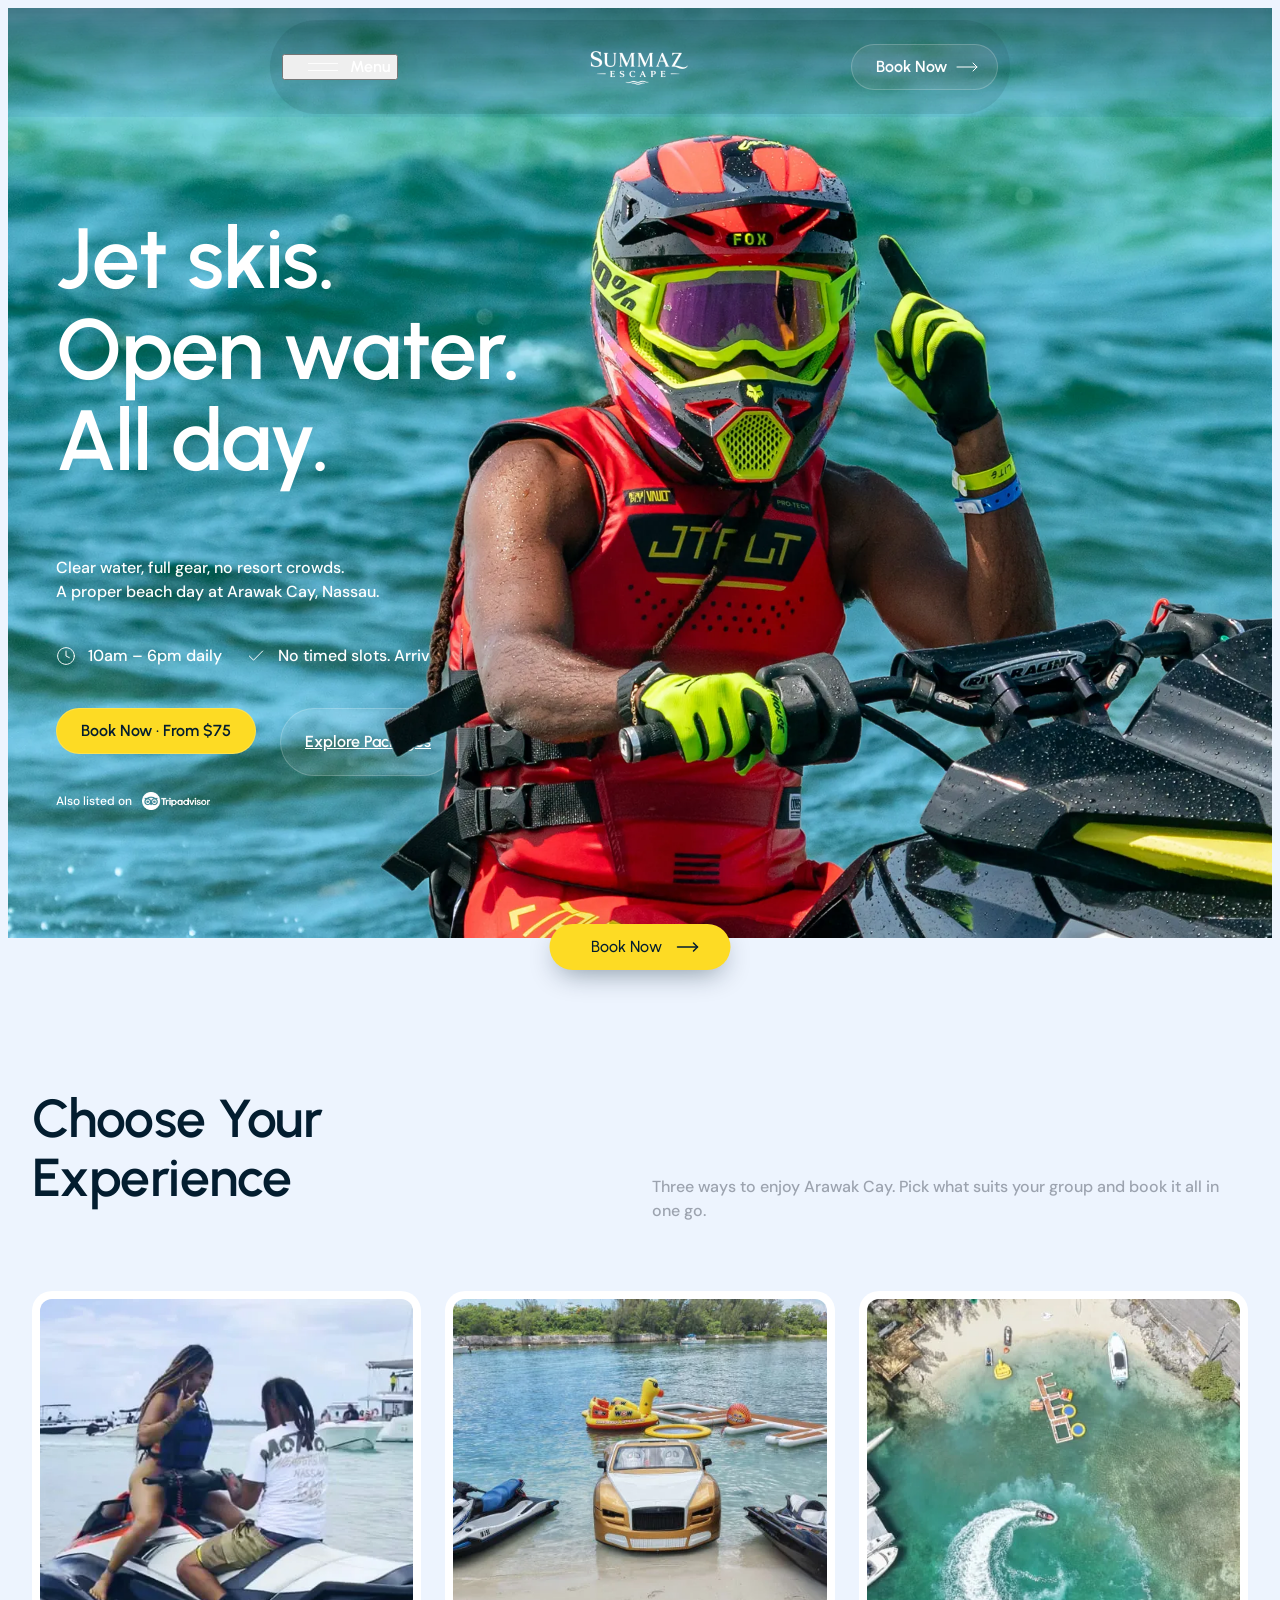
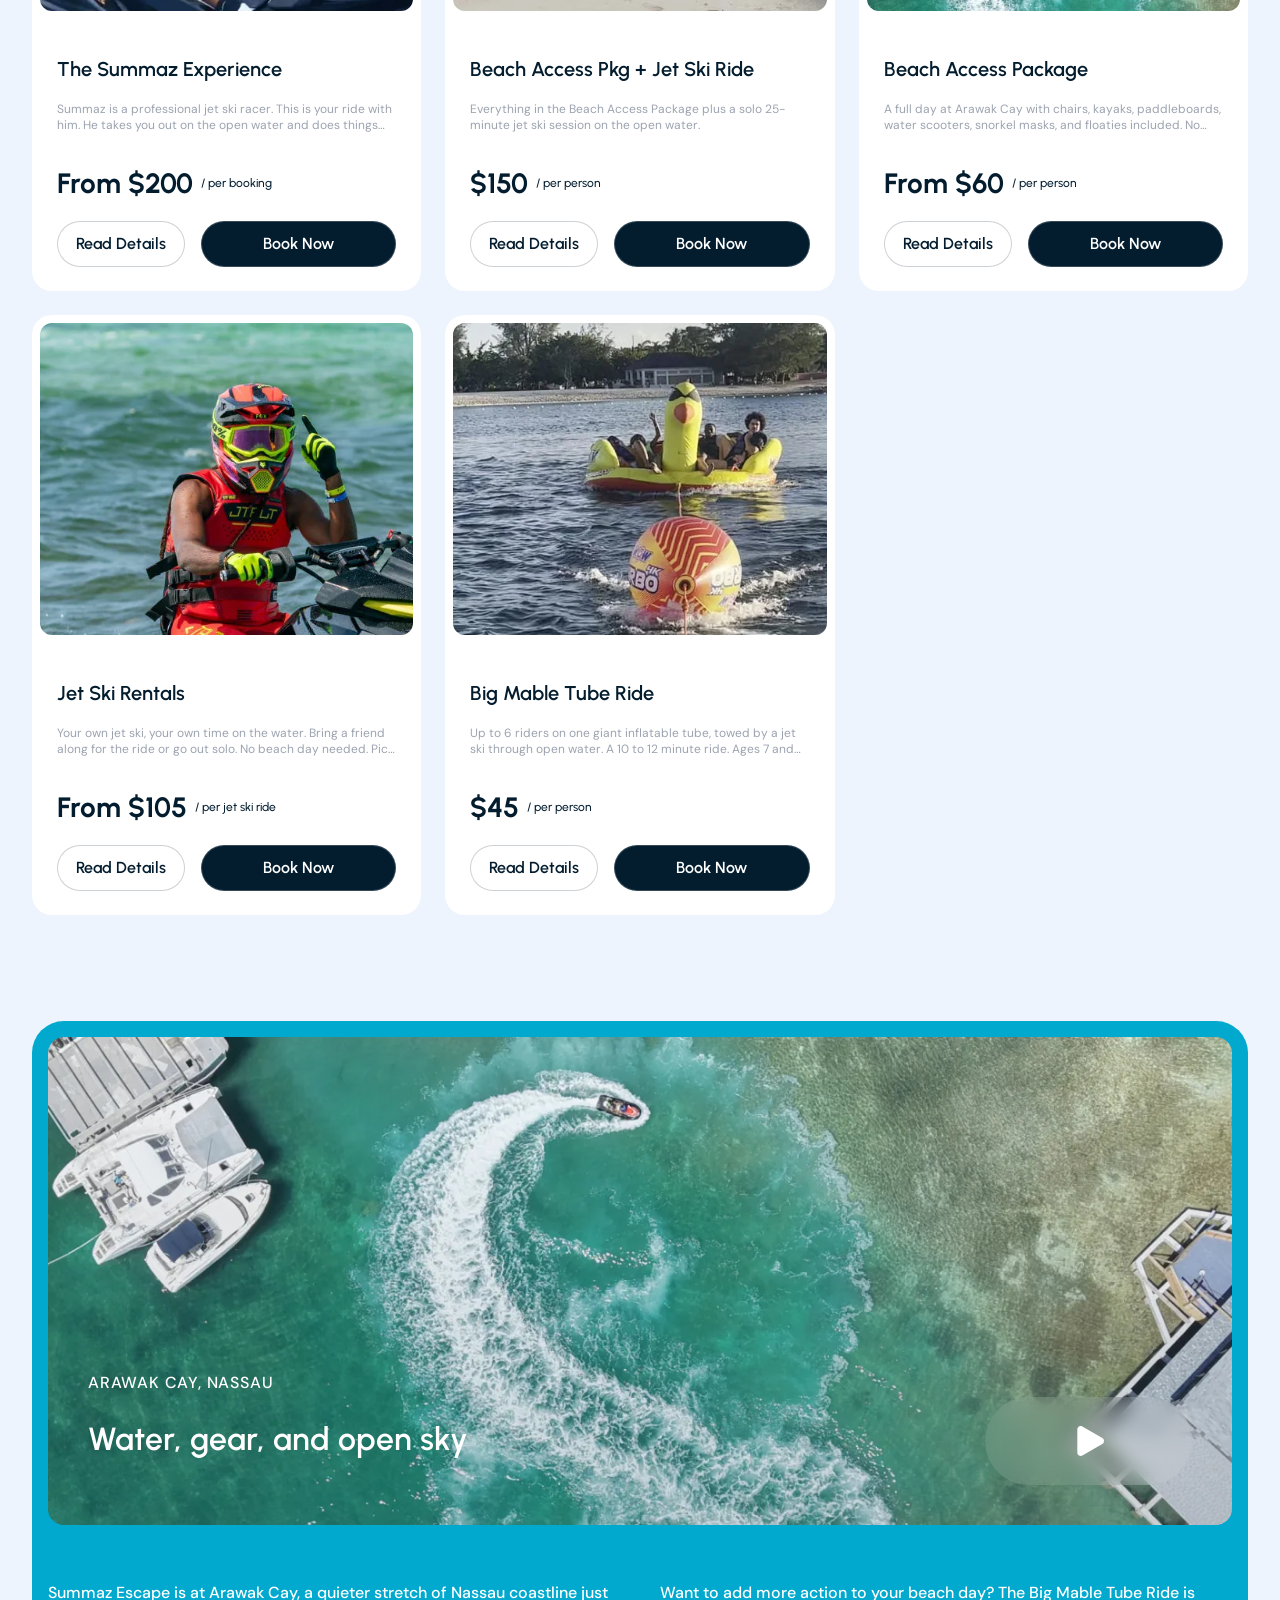
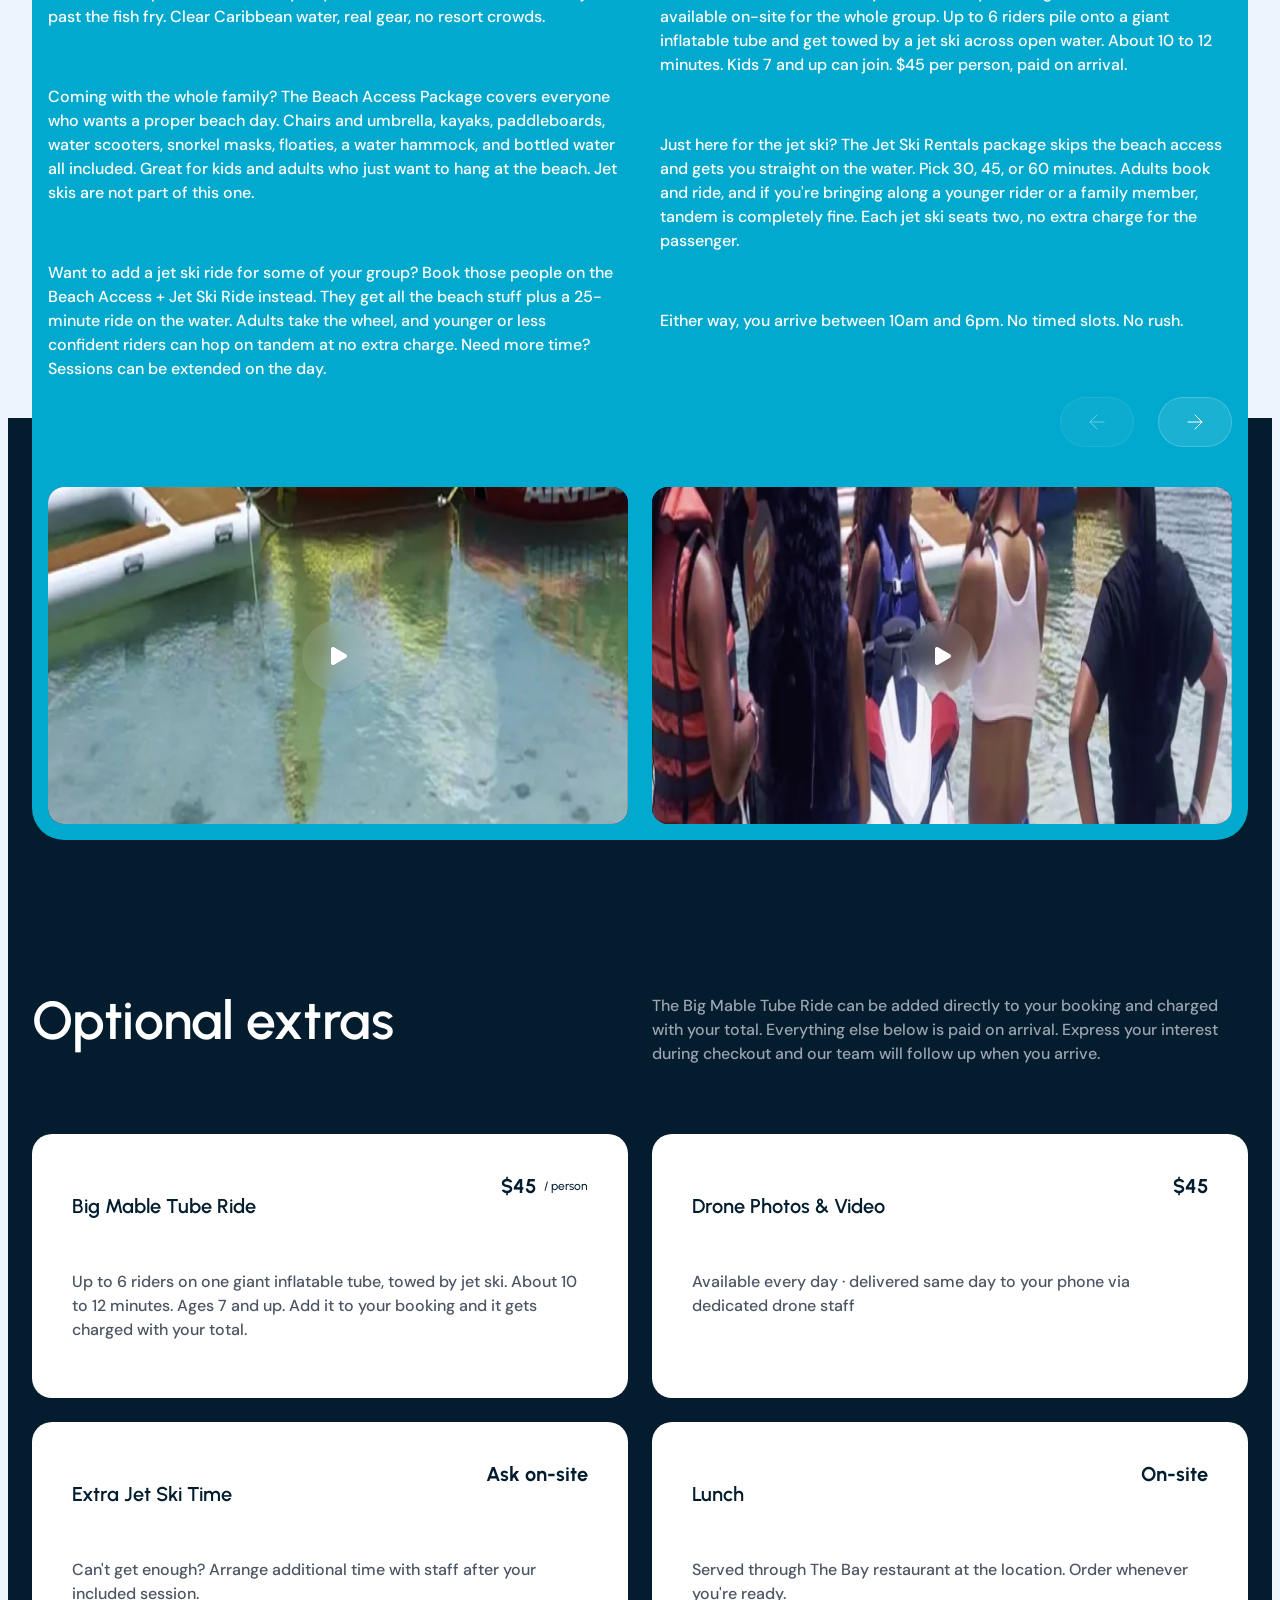
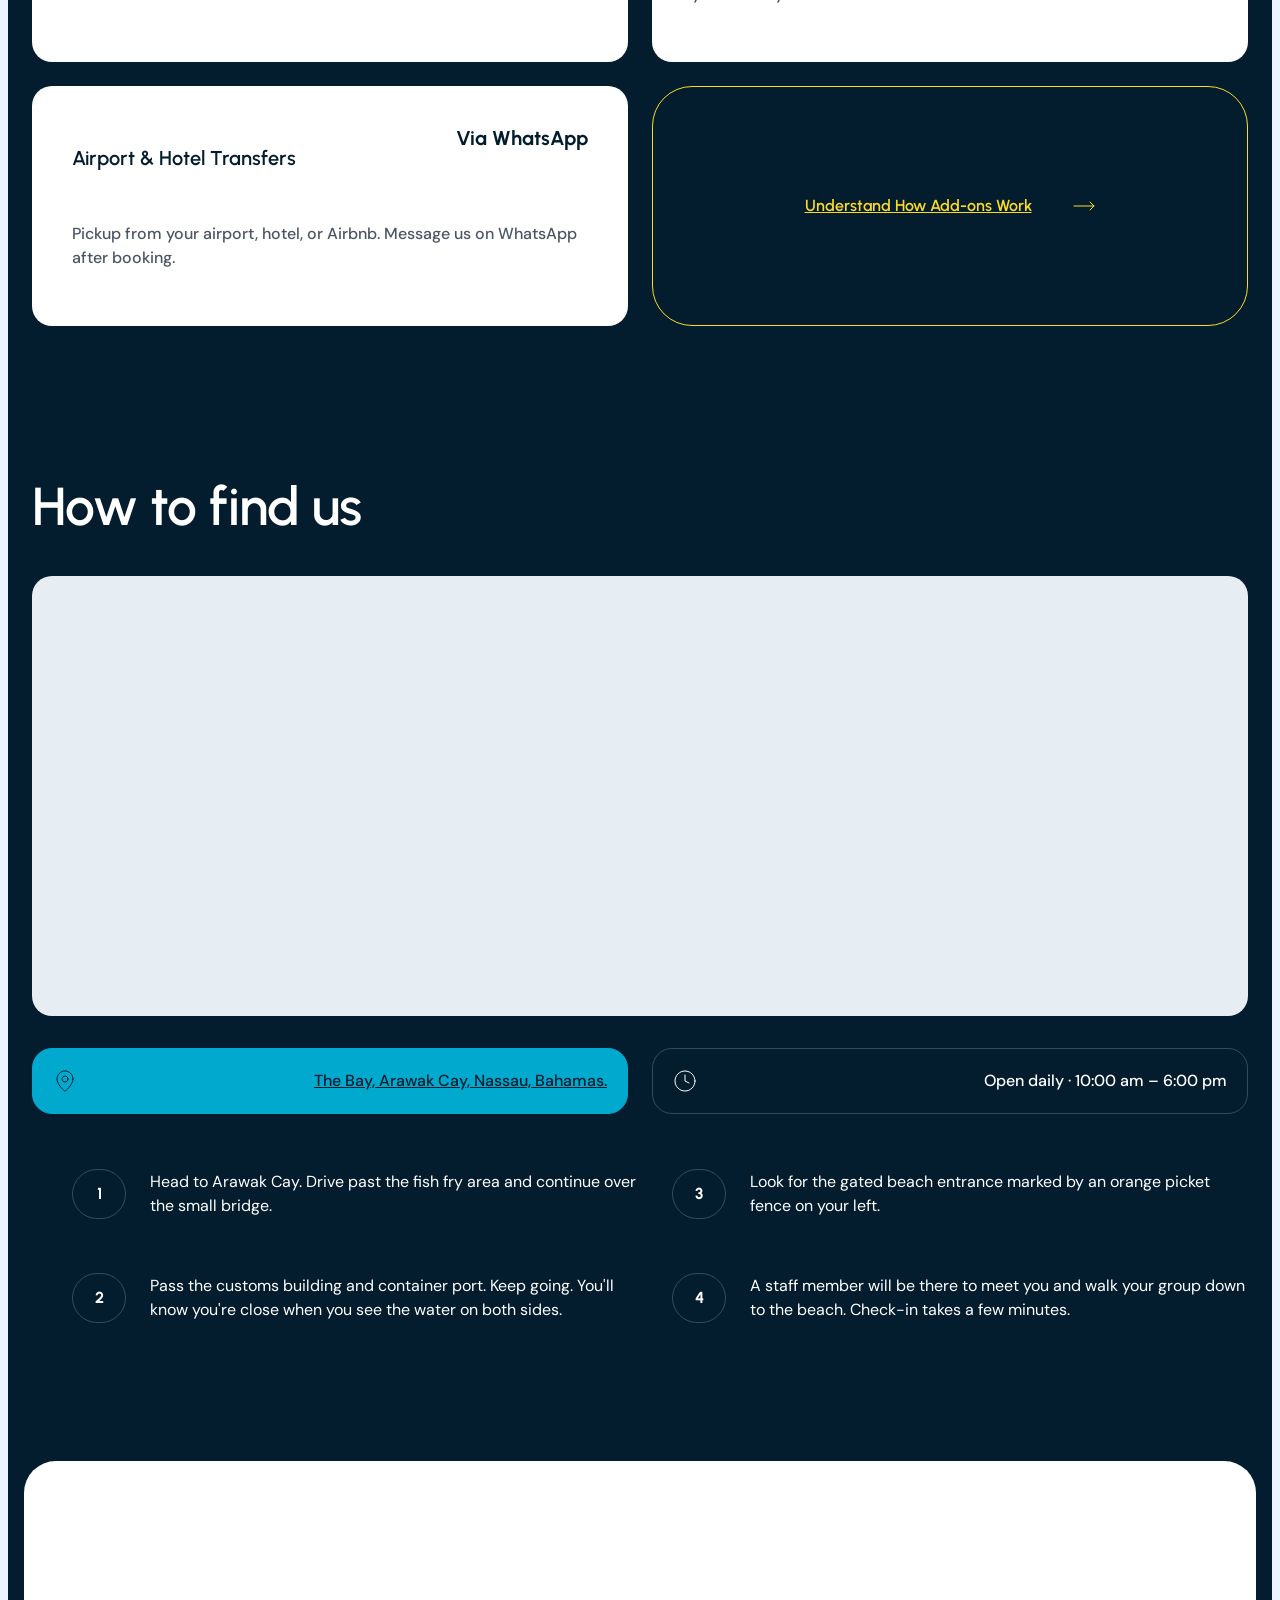
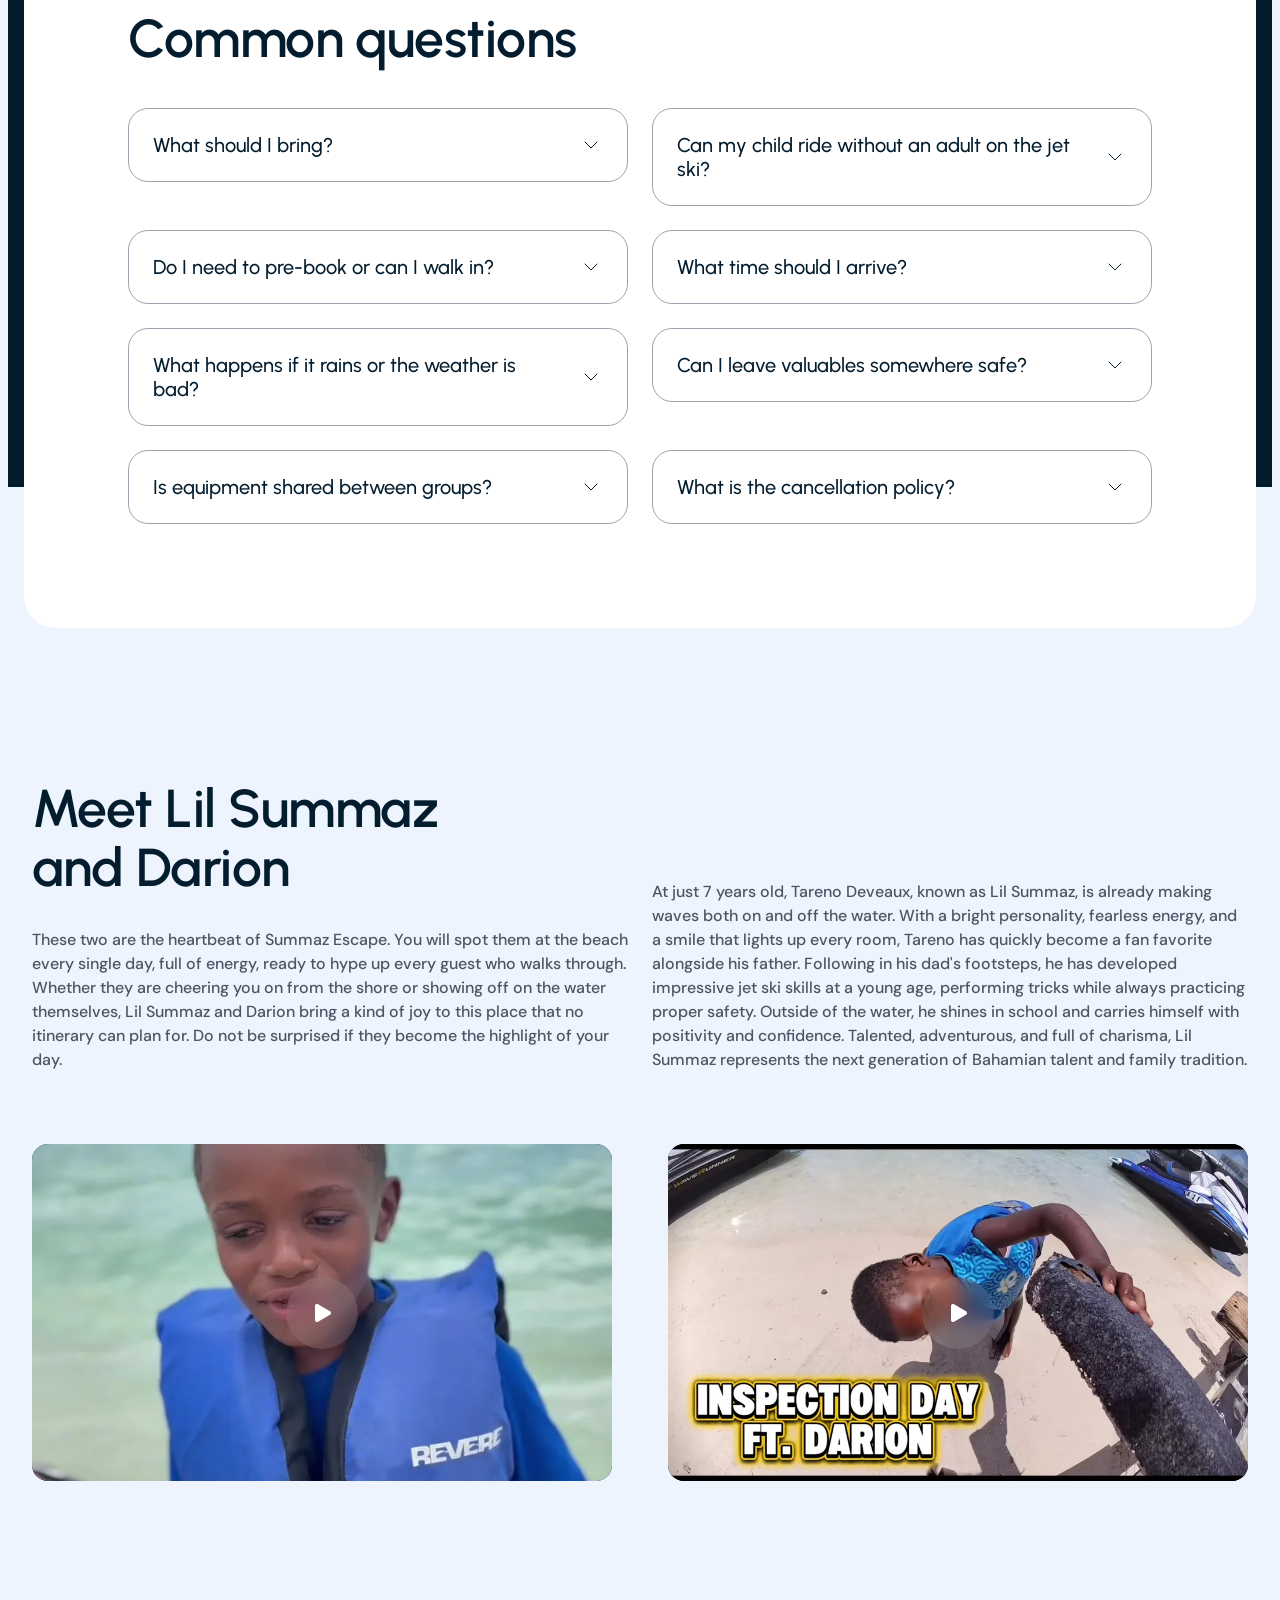
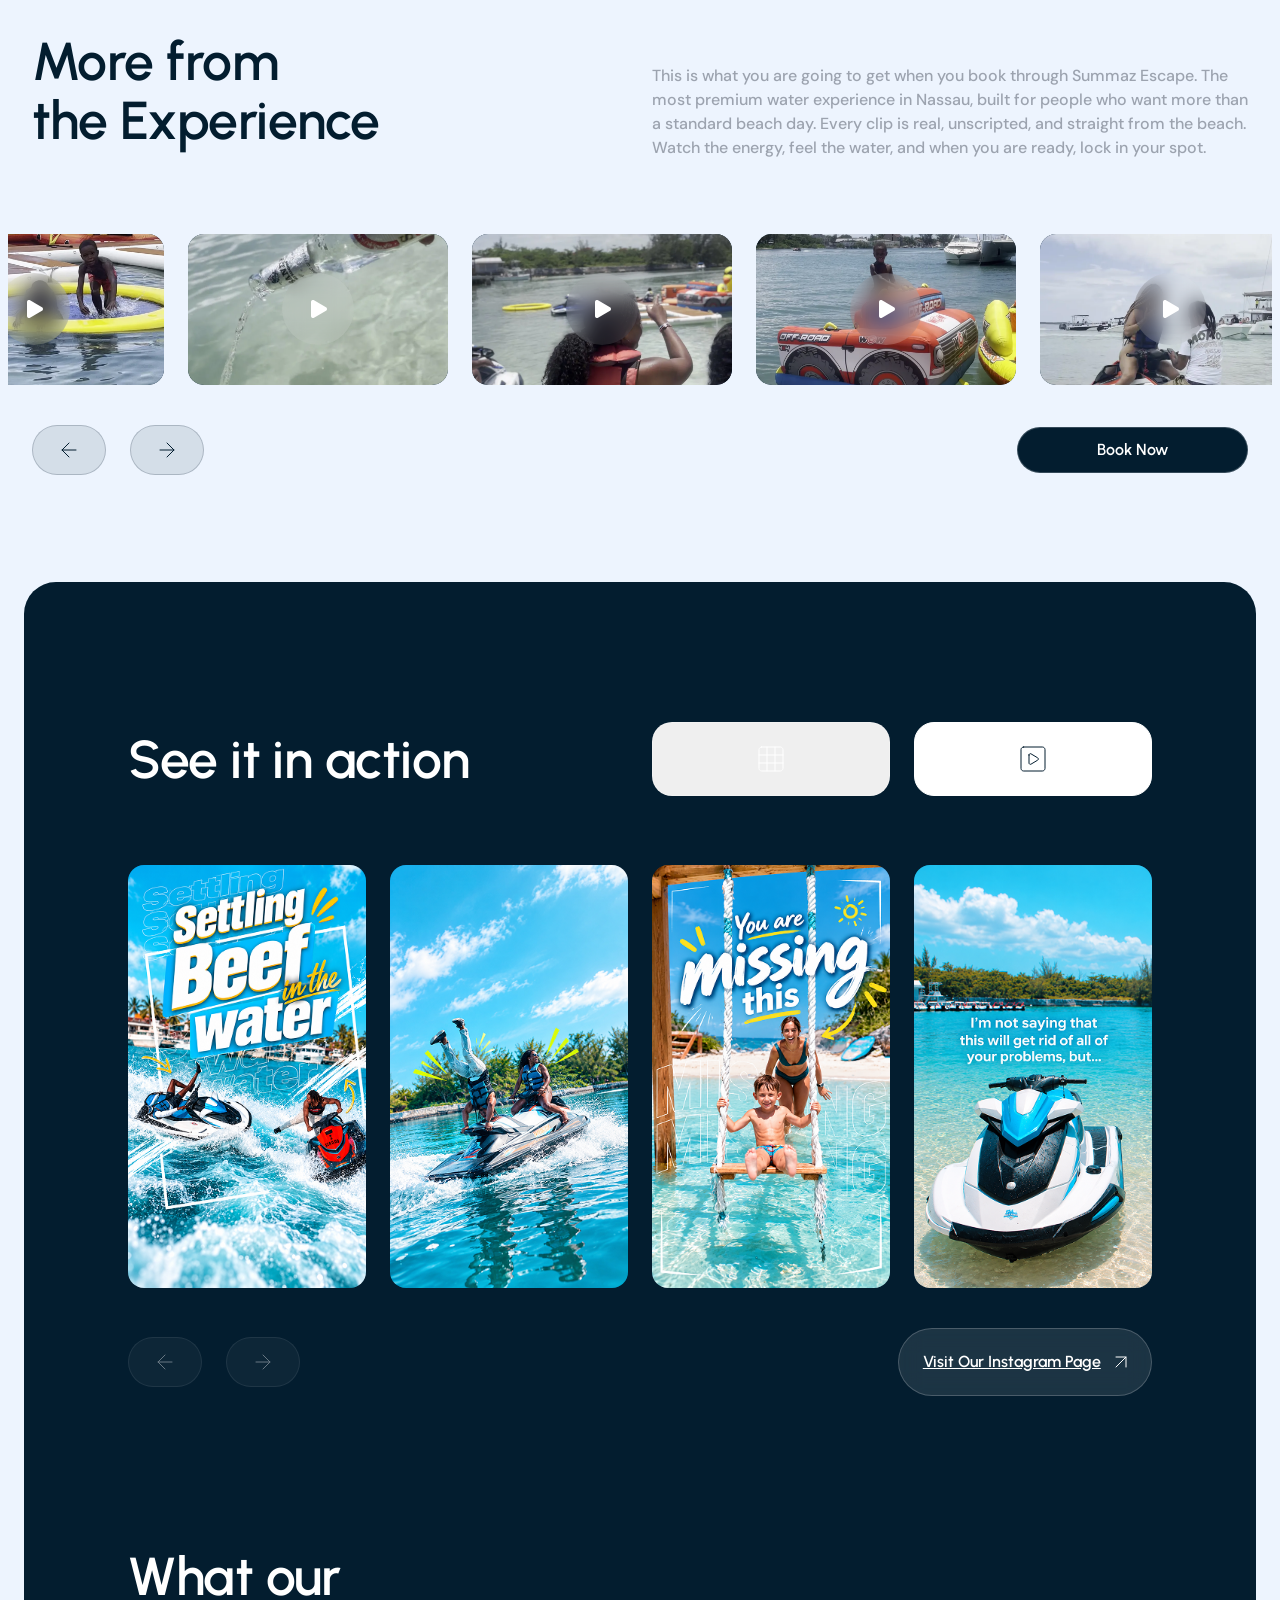
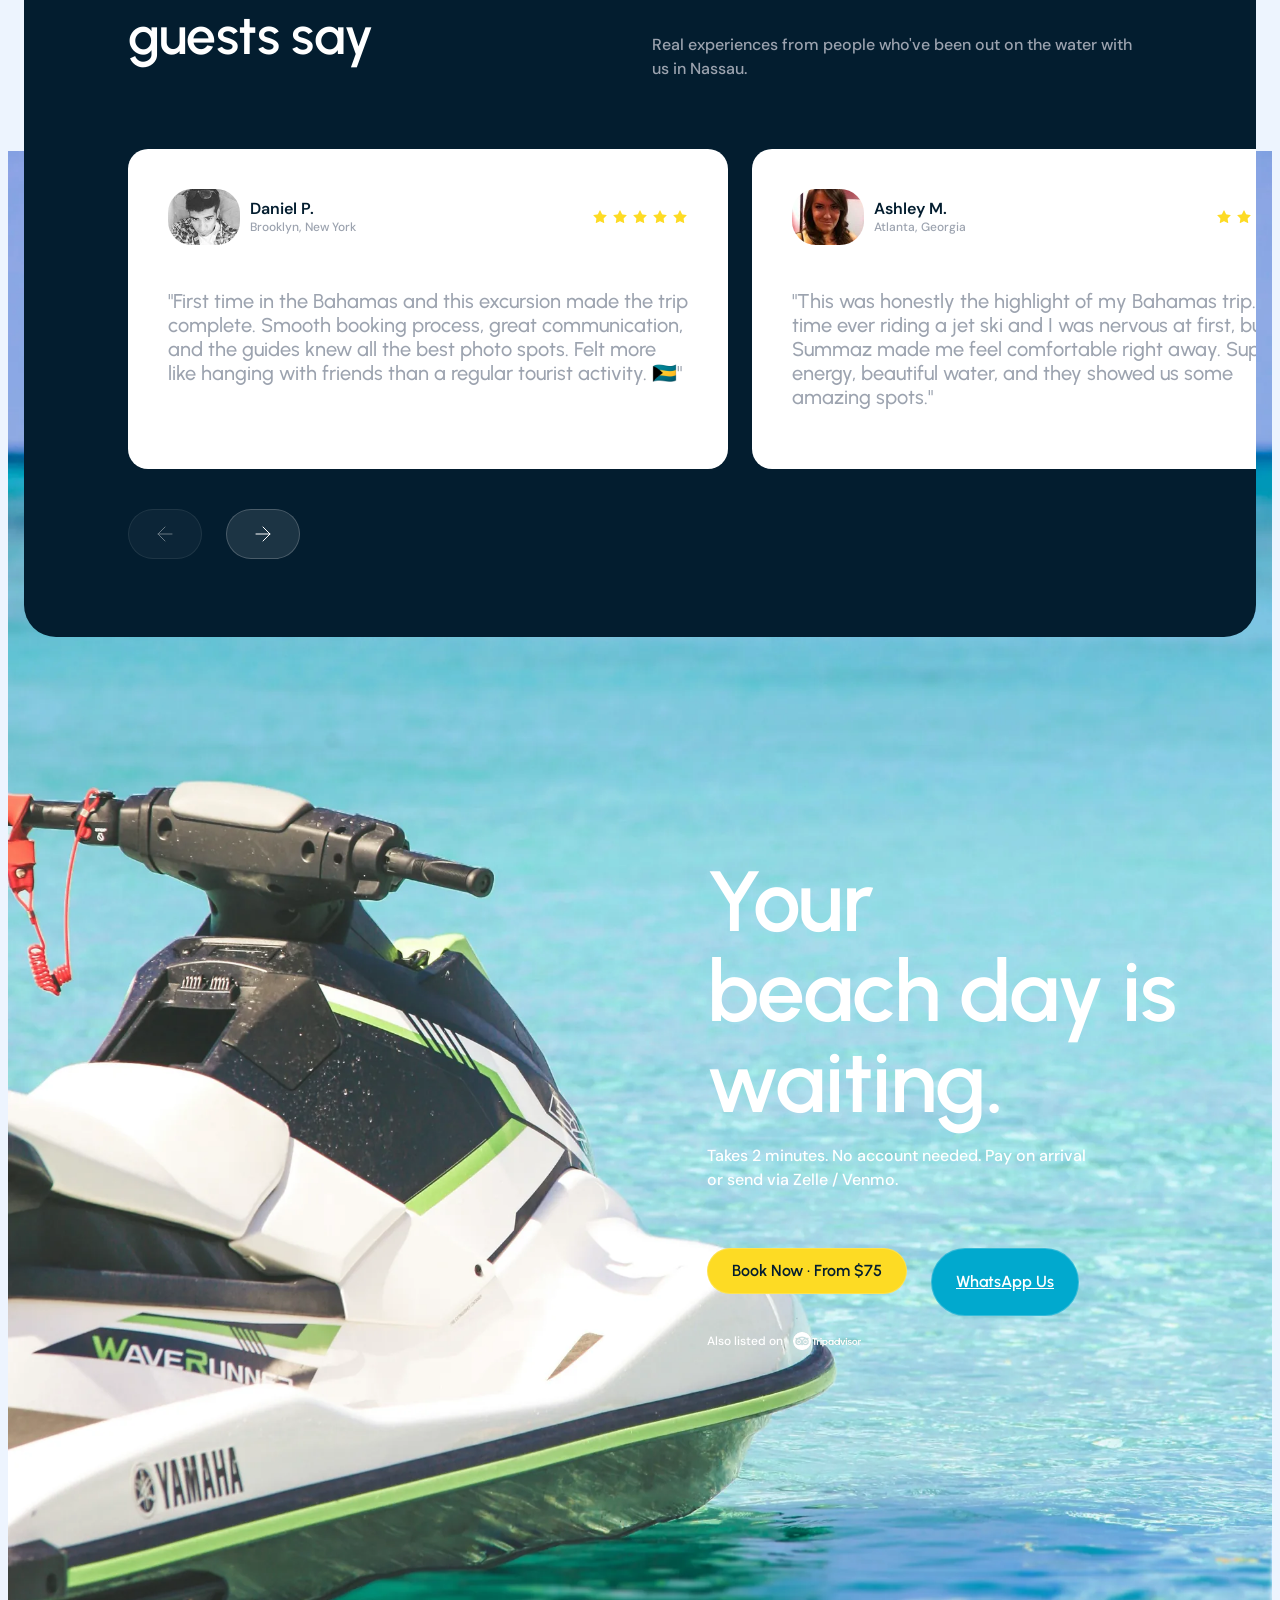
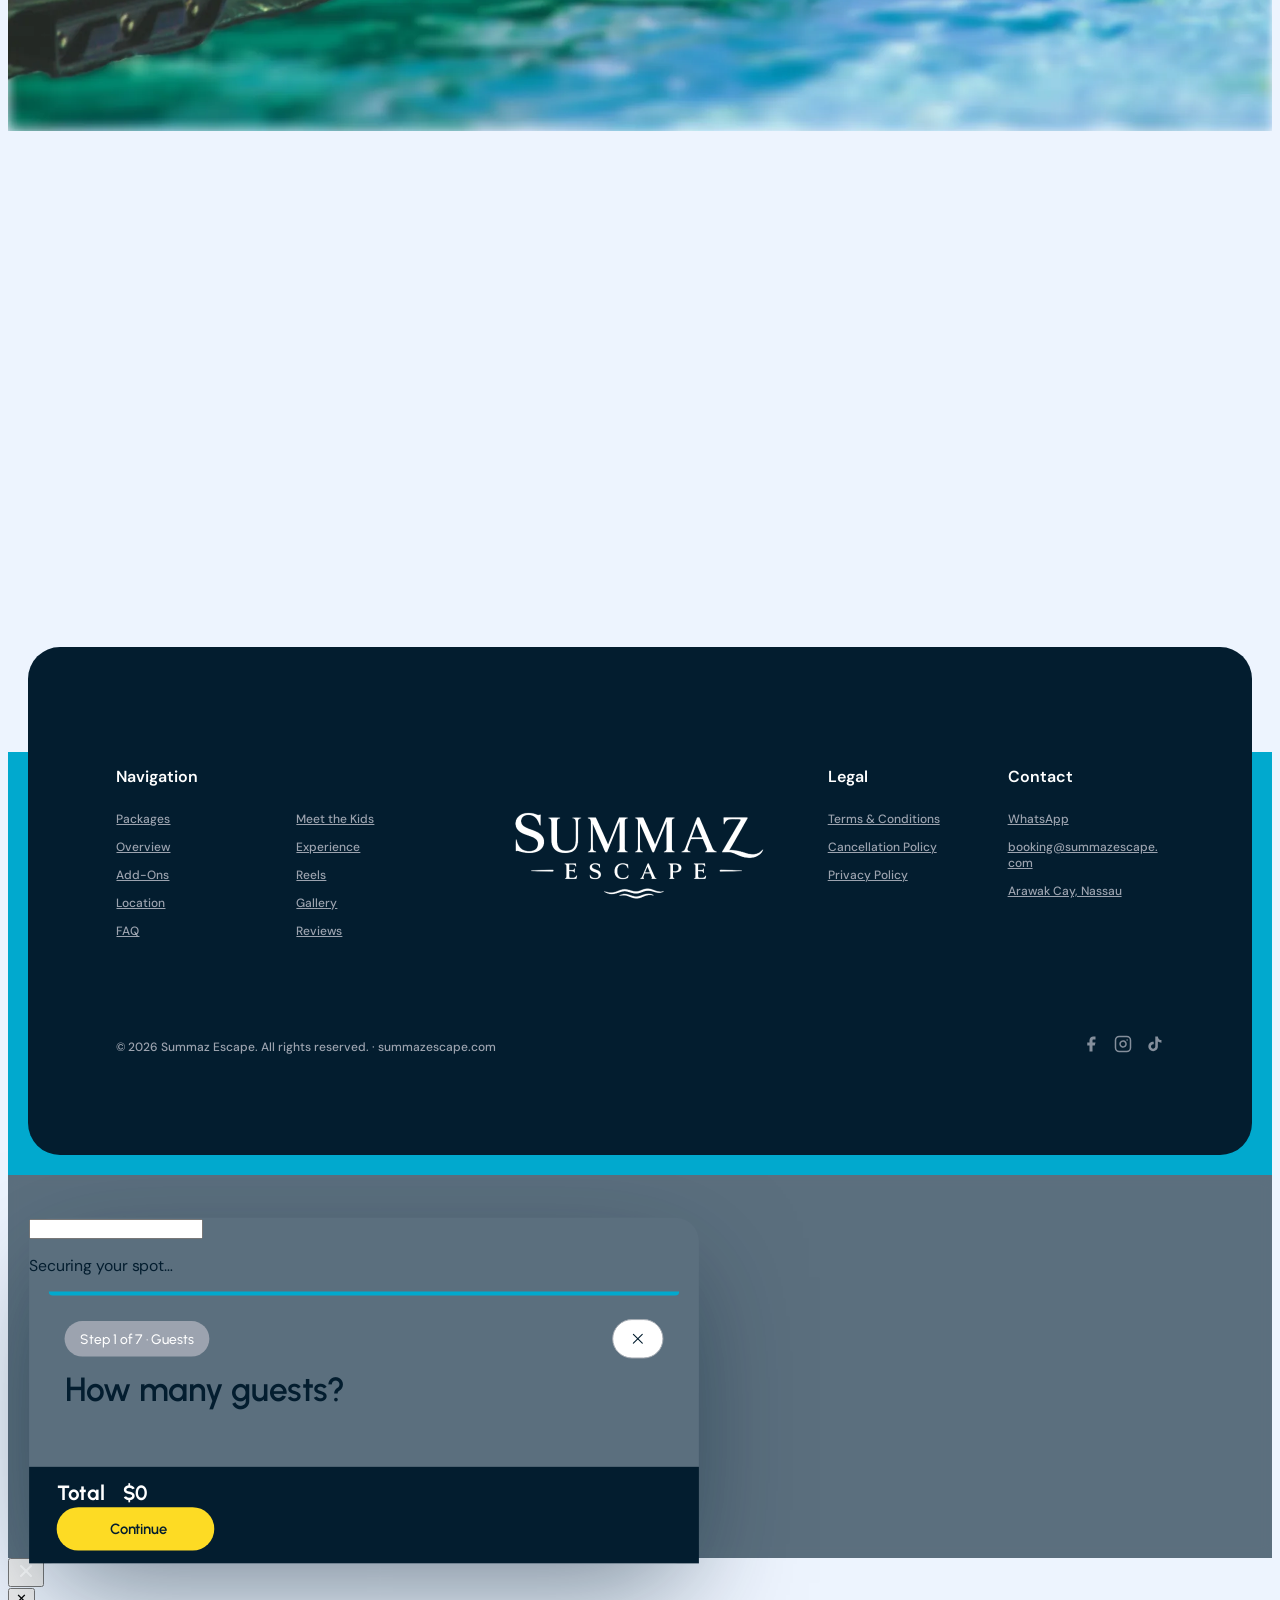
==== commit 7a287602: "Finalized Summaz Escape (Fixed Bugs + Minor changes + FAB added + Steps Pop ups Redesigned)" ====
--- a/index.html
+++ b/index.html
@@ -12,6 +12,8 @@
   <link href="https://fonts.googleapis.com/css2?family=DM+Sans:opsz,wght@9..40,400;9..40,500;9..40,600&family=Urbanist:wght@300;400;500;600;700;800;900&display=swap" rel="stylesheet">
   <link rel="stylesheet" href="/css/style.css">
   <link rel="stylesheet" href="/css/home.css">
+  <link rel="stylesheet" href="/css/pkg-detail.css">
+  <link rel="stylesheet" href="/css/booking.css">
 </head>
 <body class="d-page">
 
@@ -629,6 +631,14 @@
     <button class="btn btn--primary" onclick="openBookingFromSidebar()">Book Now</button>
   </div>
 
+  <!-- Floating Book Now: slides up once the hero's button scrolls away -->
+  <div class="d-fab" id="bookFab" inert>
+    <button class="d-btn d-btn--yellow d-fab__btn" onclick="openBooking()">
+      Book Now
+      <svg width="24" height="24" viewBox="0 0 24 24" fill="none" stroke="currentColor" stroke-width="1.5" stroke-linecap="round" stroke-linejoin="round" aria-hidden="true"><path d="M2 12H22"/><path d="M18 8L22 12L18 16"/></svg>
+    </button>
+  </div>
+
 
   <!-- ══════════════════════════════════════════════════════
        BOOKING MODAL
@@ -655,13 +665,13 @@
 
       <!-- Modal header -->
       <div class="modal__head" id="modalHeader">
-        <div class="modal__step-meta">
-          <div class="modal__step-counter" id="modalStepCounter">Step 1 of 7</div>
-          <div class="modal__step-title" id="modalStepTitle">How many guests?</div>
-        </div>
-        <button class="modal__close" onclick="closeBooking()" aria-label="Close booking">
-          <svg viewBox="0 0 24 24" fill="none" stroke-width="2.5" stroke-linecap="round"><line x1="18" y1="6" x2="6" y2="18"/><line x1="6" y1="6" x2="18" y2="18"/></svg>
-        </button>
+        <div class="bk-head__row">
+          <div class="modal__step-counter" id="modalStepCounter">Step 1 of 7 · Guests</div>
+          <button type="button" class="modal__close" onclick="closeBooking()" aria-label="Close booking">
+            <svg viewBox="0 0 24 24" width="20" height="20" fill="none" stroke="currentColor" stroke-width="1.5" stroke-linecap="round" aria-hidden="true"><path d="M18 6 6 18M6 6l12 12"/></svg>
+          </button>
+        </div>
+        <h2 class="modal__step-title" id="modalStepTitle">How many guests?</h2>
       </div>
 
       <!-- Modal body -->
@@ -671,11 +681,13 @@
       <div class="modal__foot" id="modalFooter">
         <div class="modal__foot-total">
           <div class="modal__foot-label">Total</div>
-          <div class="modal__foot-amount" id="footerTotalAmount">$180</div>
+          <div class="modal__foot-amount" id="footerTotalAmount">$0</div>
         </div>
         <div class="modal__foot-actions">
-          <button class="btn btn--outline btn--sm" id="backBtn" onclick="prevStep()" style="display:none">← Back</button>
-          <button class="btn btn--primary" id="nextBtn" onclick="nextStep()">Continue →</button>
+          <button type="button" class="bk-btn bk-btn--back" id="backBtn" onclick="prevStep()" style="display:none">
+            <svg viewBox="0 0 24 24" width="22" height="22" fill="none" stroke="currentColor" stroke-width="1.5" stroke-linecap="round" stroke-linejoin="round" aria-hidden="true"><path d="M21 12H3m5-5-5 5 5 5"/></svg><span>Go Back</span>
+          </button>
+          <button type="button" class="bk-btn bk-btn--next" id="nextBtn" onclick="nextStep()"><span>Continue</span></button>
         </div>
       </div>
 
@@ -704,30 +716,19 @@
     <div class="vlightbox__wrap" id="vlightboxWrap"></div>
   </div>
 
-  <!-- Package detail panels overlay -->
-  <div class="pkg-panel-overlay" id="pkgPanelOverlay" onclick="panelOverlayClick(event)">
-    <div class="pkg-panel" id="pkgPanel">
-      <div class="pkg-panel__header">
-        <span class="pkg-panel__breadcrumb">All Packages / <span id="pkgPanelBreadcrumb"></span></span>
-        <button class="pkg-panel__close" onclick="closePanel()" aria-label="Close panel">
-          <svg viewBox="0 0 24 24" width="18" height="18" fill="none" stroke="currentColor" stroke-width="2.5" stroke-linecap="round"><line x1="18" y1="6" x2="6" y2="18"/><line x1="6" y1="6" x2="18" y2="18"/></svg>
-        </button>
-      </div>
-      <div class="pkg-panel__layout">
-        <div class="pkg-panel__content" id="pkgPanelContent"></div>
-        <div class="pkg-panel__sidebar" id="pkgPanelSidebar"></div>
-      </div>
-      <div class="panel-mobile-bar" id="panelMobileBar">
-        <button class="btn btn--primary panel-mobile-bar__btn" onclick="openPanelSheet()">Book This Package</button>
-      </div>
-    </div>
-  </div>
-
-  <!-- Mobile booking sheet (slides up from bottom on mobile) -->
-  <div class="panel-sheet-overlay" id="panelSheetOverlay" onclick="panelSheetOverlayClick(event)">
-    <div class="panel-sheet" id="panelSheet">
-      <div class="panel-sheet__handle"></div>
-      <div class="panel-sheet__body" id="panelSheetBody"></div>
+  <!-- Package detail popup ("Read Details") -->
+  <div class="pd-overlay" id="pkgPanelOverlay" onclick="panelOverlayClick(event)" aria-hidden="true">
+    <div class="pd-modal" id="pkgPanel" role="dialog" aria-modal="true" aria-labelledby="pdTitle">
+      <button type="button" class="pd-close" id="pkgPanelClose" onclick="closePanel()" aria-label="Close package details">
+        <svg viewBox="0 0 24 24" width="20" height="20" fill="none" stroke="currentColor" stroke-width="2" stroke-linecap="round" aria-hidden="true"><path d="M18 6 6 18M6 6l12 12"/></svg>
+      </button>
+      <div class="pd-scroll" id="pkgPanelScroll">
+        <div id="pkgPanelContent"></div>
+      </div>
+      <div class="pd-bar" id="panelMobileBar">
+        <div class="pd-bar__total"><span>Total</span><strong id="pdBarTotal">$0</strong></div>
+        <button type="button" class="pd-bar__btn" onclick="scrollToPanelBook()">Book Now</button>
+      </div>
     </div>
   </div>
 
--- a/css/home.css
+++ b/css/home.css
@@ -540,7 +540,10 @@
 }
 .d-faq__item summary::-webkit-details-marker { display: none; }
 .d-faq__item summary img { width: 24px; height: 24px; flex-shrink: 0; transition: transform .2s ease; }
-.d-faq__item[open] summary img { transform: rotate(180deg); }
+.d-faq__item[open]:not(.is-closing) summary img { transform: rotate(180deg); }
+.d-faq__item summary img { transition: transform .3s cubic-bezier(.2,.7,.2,1); }
+.d-faq__item { transition: border-color .2s ease; }
+.d-faq__item[open]:not(.is-closing) { border-color: var(--d-navy); }
 .d-faq__answer { padding: 0 24px 24px; display: flex; flex-direction: column; gap: 12px; }
 .d-faq__answer p { font-size: 16px; line-height: 24px; font-weight: 500; color: var(--d-sub); }
 .d-faq__answer a { color: var(--d-sea); }
@@ -725,12 +728,17 @@
 
 /* ── Motion ───────────────────────────────────────────────── */
 /* Scroll reveal: only once JS has marked the page ready, so nothing stays hidden without JS */
+/* The transition lives on .is-in only, so hiding on load is instant
+   (no visible fade-out) and only the reveal itself animates. */
 .d-reveal-ready .d-reveal {
   opacity: 0;
   transform: translateY(28px);
+}
+.d-reveal-ready .d-reveal.is-in {
+  opacity: 1;
+  transform: none;
   transition: opacity .7s cubic-bezier(.2,.7,.2,1), transform .7s cubic-bezier(.2,.7,.2,1);
 }
-.d-reveal-ready .d-reveal.is-in { opacity: 1; transform: none; }
 
 /* Hero entrance */
 @keyframes d-rise { from { opacity: 0; transform: translateY(24px); } to { opacity: 1; transform: none; } }
@@ -765,14 +773,49 @@
 }
 .d-pkg { overflow: hidden; }
 .d-pkg__img { transition: transform .5s ease; }
-.d-faq__answer { animation: d-rise .3s ease both; }
 
 @media (prefers-reduced-motion: reduce) {
   .d-reveal-ready .d-reveal { opacity: 1; transform: none; }
 }
 
-/* Mobile bar sits above the teal footer strip */
-body.d-page .mobile-bar { z-index: 150; }
+/* The floating Book Now replaces the old white mobile bar */
+body.d-page .mobile-bar { display: none; }
+body.d-page { padding-bottom: 0; }
+
+/* Floating Book Now: parked below the viewport, slides up when .is-visible */
+.d-fab {
+  position: fixed;
+  left: 50%;
+  bottom: calc(24px + env(safe-area-inset-bottom));
+  z-index: 150; /* under the nav menu and the booking modal */
+  border-radius: 999px;
+  transform: translate(-50%, calc(100% + 48px));
+  visibility: hidden;
+  transition: transform .45s cubic-bezier(.55,0,.75,.3), visibility 0s linear .45s;
+}
+.d-fab.is-visible {
+  transform: translate(-50%, 0);
+  visibility: visible;
+  transition: transform .6s cubic-bezier(.22,1,.36,1), visibility 0s;
+}
+.d-fab__btn {
+  min-width: 181px;
+  height: 46px;
+  padding: 0 30px 0 40px;
+  gap: 14px;
+  border: none;
+  font-weight: 500;
+  font-size: 16px;
+  line-height: 20px;
+  box-shadow: 0 10px 28px -8px rgba(3,29,47,.45);
+}
+.d-fab__btn svg { width: 24px; height: 24px; flex-shrink: 0; transition: transform .2s ease; }
+.d-fab__btn:hover svg { transform: translateX(4px); }
+.d-fab__btn:active { transform: scale(.97); }
+
+@media (prefers-reduced-motion: reduce) {
+  .d-fab, .d-fab.is-visible { transition: none; }
+}
 
 /* ── 16. Responsive ───────────────────────────────────────── */
 @media (max-width: 1280px) {
@@ -819,6 +862,7 @@
   .d-tabs { gap: 12px; }
   .d-tab { padding: 14px; }
   .d-feed .d-feed__item { width: 70%; }
+  .d-fab { bottom: calc(16px + env(safe-area-inset-bottom)); }
   #beholdGalleryGrid:not([hidden]) { grid-template-columns: repeat(2, 1fr); gap: 12px; }
   .d-review { padding: 28px; }
   .d-review p { font-size: 17px; }
@@ -826,34 +870,180 @@
   .d-footer__bottom { flex-direction: column; align-items: flex-start; margin-top: 56px; }
 }
 
+/* ── Phone: Figma "Mobile" frame (390px) ─────────────────────
+   20px gutters for content, 8px gutters for the full-bleed cards,
+   80px between sections, 48/56 section titles. */
 @media (max-width: 640px) {
-  .d-footer { padding: 0 12px 12px; }
-  .d-footer__card { padding-inline: 24px; border-radius: 24px; }
-  .d-footer__top { grid-template-columns: 1fr; row-gap: 40px; }
-  .d-footer__top > .d-footer__col, .d-footer__right { grid-column: 1; }
-  .d-footer__logo { justify-content: flex-start; }
-  .d-footer__logo img { width: 200px; }
-  .d-pkg-grid { grid-template-columns: 1fr; }
-  .d-pkg__img { height: 240px; }
-  .d-nav__book { padding: 10px 14px; }
+  :root {
+    --d-section: 80px;
+    --d-title-size: 48px;
+    --d-hero-size: 64px;
+  }
+  .d-wrap { width: calc(100% - 40px); }
+  .d-wide { width: calc(100% - 16px); }
+  .d-title { line-height: 56px; }
+  .d-head { gap: 16px; margin-bottom: 32px; }
+  .d-head__sub, .d-head--top .d-head__sub { padding: 0; font-size: 16px; line-height: 24px; }
+  .d-arrows { justify-content: space-between; width: 100%; }
+  .d-arrow { width: 80px; height: 50px; border-radius: 32px; }
+  .d-arrow img { width: 16px; height: 16px; }
+  .d-video__play { padding: 16px; }
+  .d-video__play img { width: 16px; height: 16px; }
+
+  /* Nav: 350 x 54 pill, 12px from the top */
+  .d-nav { top: 12px; width: calc(100% - 40px); }
+  .d-nav__pill { height: 54px; padding: 12px; }
+  .d-nav__menu { gap: 8px; padding-left: 12px; font-size: 12px; line-height: 16px; }
+  .d-nav__menu span { display: inline; }
+  .d-nav__menu img { width: 15px; height: 4px; }
+  .d-nav__logo, .d-nav__logo img { width: 73px; height: 28px; }
+  .d-nav__book { height: 30px; padding: 7px 13px; font-size: 12px; line-height: 16px; }
   .d-nav__book img { display: none; }
-  .d-nav__menu { padding-left: 12px; }
-  .d-nav__menu span { display: none; }
-  .d-nav__menu-panel { grid-template-columns: 1fr; }
-  .d-hero { height: 760px; }
-  /* No room for the overlap effect: keep text readable over the photo */
+  .d-nav__menu-panel { grid-template-columns: 1fr; border-radius: 20px; }
+
+  /* Hero: 980px tall, copy starts 126px down */
+  .d-hero { height: 980px; }
   .d-hero__rider { display: none; }
-  .d-hero__bg { object-position: 68% center; }
-  .d-hero::after {
-    content: '';
-    position: absolute;
-    inset: 0;
-    background: linear-gradient(to bottom, rgba(3,29,47,.35), rgba(3,29,47,.1) 45%, rgba(3,29,47,.45));
-    z-index: -1;
+  .d-hero__bg { object-position: 42% center; }
+  .d-hero::after { content: none; }
+  .d-hero__content { width: calc(100% - 40px); padding-top: 126px; }
+  /* Narrow measure so "Open water." breaks onto two lines, as in the design */
+  .d-hero__title { font-size: 64px; line-height: 72px; max-width: 300px; }
+  .d-cta .d-hero__title { max-width: none; }
+  .d-hero__sub { max-width: 163px; font-size: 12px; line-height: 16px; }
+  .d-hero__meta { flex-direction: column; gap: 12px; margin-top: 24px; font-size: 12px; line-height: 16px; }
+  .d-hero__meta span { gap: 8px; }
+  .d-hero__meta img { width: 16px; height: 16px; }
+  .d-actions { gap: 12px; margin-top: 24px; }
+  .d-actions__row { flex-direction: column; gap: 16px; }
+  .d-actions__row .d-btn { width: 100%; }
+
+  /* Packages */
+  .d-pkg-grid { grid-template-columns: 1fr; gap: 16px; }
+  .d-pkg { border-radius: 16px; }
+  .d-pkg__img { height: 312px; }
+  .d-pkg__body { padding: 0 12px; }
+  .d-pkg__name { font-size: 16px; line-height: 20px; margin-bottom: -12px; }
+  .d-pkg__desc { font-size: 10px; line-height: 16px; }
+  .d-pkg__actions .d-btn--outline { width: 132px; }
+
+  /* Overview: sea card 8px from the edges */
+  .d-overview { --ov-band: 376px; padding-top: 106px; }
+  .d-overview > .d-wrap { width: calc(100% - 16px); }
+  .d-overview__card { border-radius: 20px; padding: 12px; }
+  .d-overview__hero { height: 198px; border-radius: 8px; }
+  .d-overview__hero-text { left: 12px; right: 104px; bottom: 12px; }
+  .d-overview__eyebrow { font-size: 12px; line-height: 16px; letter-spacing: .6px; margin-bottom: 4px; }
+  .d-overview__title { font-size: 32px; line-height: 36px; }
+  .d-overview__play { left: auto; right: 12px; bottom: 12px; width: 80px; height: 56px; }
+  .d-overview__play img { width: 24px; height: 24px; }
+  .d-overview__cols { gap: 24px; padding: 24px 0 0; }
+  .d-overview__cols p { font-size: 12px; line-height: 16px; }
+  .d-overview__arrows { padding-top: 16px; }
+  .d-overview__track { margin-top: 32px; }
+  .d-overview__track .d-video { width: 100%; height: 203px; aspect-ratio: auto; border-radius: 8px; }
+
+  /* Optional extras */
+  .d-extras { gap: 16px; }
+  .d-extra { gap: 16px; padding: 24px; border-radius: 12px; }
+  .d-extra__top { flex-direction: column; gap: 12px; }
+  .d-extra__top h3 { font-size: 20px; line-height: 24px; }
+  .d-extra .d-price--sm strong { font-size: 20px; line-height: 24px; }
+  .d-extra p { font-size: 12px; line-height: 16px; color: var(--d-sub); }
+  .d-extras__link { min-height: 38px; padding: 8px 16px; gap: 40px; font-size: 14px; line-height: 16px; }
+  .d-extras__link img { width: 20px; height: 20px; }
+
+  /* How to find us */
+  .d-location .d-title { margin-bottom: 32px; }
+  .d-map { height: 400px; border-radius: 12px; }
+  .d-location__bars { gap: 16px; margin-top: 24px; }
+  .d-bar { padding: 15px 16px; border-radius: 12px; font-size: 12px; line-height: 16px; }
+  .d-bar img { width: 16px; height: 16px; }
+  .d-bar span { text-align: right; flex: 1; }
+  .d-steps { gap: 16px; margin-top: 32px; }
+  .d-steps li { gap: 16px; }
+  .d-steps__num { width: 48px; height: 42px; border-radius: 20px; font-size: 12px; }
+  .d-steps p { font-size: 12px; line-height: 16px; }
+
+  /* FAQ: white card, navy band stops 124px above its bottom */
+  .d-dark { padding-bottom: 0; }
+  .d-faq {
+    padding-top: 80px;
+    background: linear-gradient(to bottom, var(--d-navy) calc(100% - 124px), var(--d-bg) calc(100% - 124px));
   }
-  .d-hero__content { width: calc(100% - 40px); padding-top: 120px; }
-  .d-actions__row { gap: 12px; }
-  .d-experience .d-row { flex-direction: column; align-items: stretch; }
+  .d-faq__card { border-radius: 20px; padding: 32px; }
+  .d-faq__card .d-title { margin-bottom: 32px; }
+  .d-faq__grid { gap: 16px; }
+  .d-faq__item { border-radius: 12px; }
+  .d-faq__item summary { padding: 16px; font-size: 16px; line-height: 20px; }
+  .d-faq__item summary img { width: 20px; height: 20px; }
+  .d-faq__answer { padding: 0 16px 16px; }
+  .d-faq__answer p { font-size: 14px; line-height: 20px; }
+
+  /* Meet the kids */
+  .d-kids__text { gap: 16px; }
+  .d-kids__text .d-title { margin-bottom: 32px; }
+  .d-body { font-size: 12px; line-height: 16px; color: var(--d-muted); }
+  .d-kids__videos { gap: 16px; margin-top: 32px; }
+  .d-kids__videos .d-video { aspect-ratio: auto; height: 203px; }
+
+  /* More from the experience */
+  .d-experience .d-head__sub { font-size: 12px; line-height: 18px; }
+  .d-experience__track { padding-inline: 20px; scroll-padding-inline: 20px; }
+  .d-experience__track .d-video { width: calc(100vw - 40px); height: 203px; aspect-ratio: auto; }
+  .d-experience .d-row { flex-direction: column; align-items: stretch; gap: 16px; margin-top: 16px; }
   .d-experience__book { width: 100%; }
-  .d-panel .d-row { flex-direction: column; align-items: flex-start; }
-}
+
+  /* Navy panel: Instagram + reviews */
+  .d-panel { --d-pad: 32px; border-radius: 20px; padding: 32px 0; }
+  .d-head--panel, .d-head--top, .d-reviews .d-head { gap: 32px; }
+  .d-head--panel { margin-bottom: 32px; }
+  #reels .d-title { max-width: 250px; }
+  .d-tabs { gap: 16px; }
+  .d-tab { padding: 16px; border-radius: 12px; }
+  .d-tab svg { width: 24px; height: 24px; }
+  .d-feed .d-feed__item { width: 100%; aspect-ratio: 310 / 551; border-radius: 8px; }
+  #beholdGalleryGrid:not([hidden]) { grid-template-columns: repeat(2, 1fr); gap: 12px; }
+  #beholdGalleryGrid .d-feed__item { aspect-ratio: 1; }
+  .d-panel .d-row { flex-direction: column; align-items: stretch; gap: 24px; margin-top: 24px; }
+  .d-panel .d-row .d-btn { width: 100%; }
+  .d-reviews .d-head { margin-bottom: 24px; }
+  .d-reviews .d-head__sub { font-size: 12px; line-height: 16px; }
+  .d-reviews__track { gap: 16px; }
+  .d-review { width: calc(100vw - 80px); gap: 16px; padding: 24px; border-radius: 12px; }
+  .d-review__top { justify-content: flex-start; gap: 16px; }
+  .d-review__person img { width: 72px; height: 56px; }
+  .d-review__person strong { font-size: 12px; line-height: 16px; }
+  .d-review__person span { font-size: 10px; line-height: 16px; }
+  .d-review p { font-size: 16px; line-height: 20px; }
+  .d-reviews .d-arrows { margin-top: 24px; }
+
+  /* CTA: the 1392px-wide photo starts behind the reviews panel */
+  .d-cta {
+    height: 1739px;
+    margin-top: -586px;
+    padding: 666px 0 0;
+    background-color: var(--d-bg);
+    background-size: 1392px auto;
+    background-position: -330px 0;
+  }
+  .d-cta__content { width: calc(100% - 40px); margin: 0 auto; }
+  .d-cta .d-hero__sub, .d-cta .d-listed { text-shadow: none; }
+  .d-cta .d-hero__sub { max-width: none; }
+  .d-cta .d-actions { margin-top: 24px; }
+
+  /* Footer: navy card on the sea strip */
+  .d-footer {
+    margin-top: -159px;
+    padding: 0 8px 8px;
+    background: linear-gradient(to bottom, transparent 94px, var(--d-sea) 94px);
+  }
+  .d-footer__card { padding: 80px 32px 32px; border-radius: 20px; }
+  .d-footer__top { grid-template-columns: 1fr 1fr; column-gap: 24px; row-gap: 48px; }
+  .d-footer__logo { grid-column: 1 / -1; grid-row: 1; justify-content: center; margin: 0 0 -8px; }
+  .d-footer__logo img { width: 220px; }
+  .d-footer__top > .d-footer__col { grid-column: 1 / -1; }
+  .d-footer__right { grid-column: 1 / -1; grid-template-columns: 1fr 1fr; column-gap: 24px; }
+  .d-footer__links--2 { column-gap: 24px; }
+  .d-footer__bottom { flex-direction: row; align-items: center; margin-top: 66px; }
+}
--- a/css/pkg-detail.css
+++ b/css/pkg-detail.css
@@ -0,0 +1,616 @@
+/* ============================================================
+   SUMMAZ ESCAPE — Package detail popup ("Read Details")
+   Figma: media strip → content (left) + pricing / booking (right)
+   ============================================================ */
+
+.pd-overlay {
+  --pd-line:  #D7DCE2;
+  --pd-muted: #8B929C;
+  position: fixed;
+  inset: 0;
+  z-index: 200;
+  display: flex;
+  align-items: center;
+  justify-content: center;
+  padding: 24px;
+  background: rgba(3, 29, 47, .62);
+  backdrop-filter: blur(6px);
+  -webkit-backdrop-filter: blur(6px);
+  opacity: 0;
+  visibility: hidden;
+  transition: opacity .3s ease, visibility 0s linear .3s;
+}
+.pd-overlay.is-open {
+  opacity: 1;
+  visibility: visible;
+  transition: opacity .3s ease;
+}
+
+.pd-modal {
+  position: relative;
+  width: min(1400px, 100%);
+  height: min(100%, 1040px);
+  display: flex;
+  flex-direction: column;
+  background: #fff;
+  border-radius: 28px;
+  overflow: hidden;
+  box-shadow: 0 40px 120px -20px rgba(3, 29, 47, .55);
+  transform: translateY(28px) scale(.985);
+  transition: transform .4s cubic-bezier(.2, .8, .2, 1);
+  font-family: var(--d-text, 'DM Sans', system-ui, sans-serif);
+  color: var(--d-navy, #031D2F);
+}
+.pd-overlay.is-open .pd-modal { transform: none; }
+
+.pd-close {
+  position: absolute;
+  top: 48px;
+  right: 48px;
+  z-index: 5;
+  width: 44px;
+  height: 44px;
+  border-radius: 50%;
+  border: none;
+  display: grid;
+  place-items: center;
+  background: rgba(255, 255, 255, .92);
+  color: var(--d-navy, #031D2F);
+  cursor: pointer;
+  box-shadow: 0 6px 20px rgba(3, 29, 47, .2);
+  transition: transform .2s ease, background .2s ease;
+}
+.pd-close:hover { transform: rotate(90deg); background: #fff; }
+.pd-close:focus-visible { outline: 3px solid var(--d-sea, #01A9CE); outline-offset: 2px; }
+
+.pd-scroll {
+  flex: 1;
+  min-height: 0;
+  overflow-y: auto;
+  overscroll-behavior: contain;
+  padding: 32px 32px 48px;
+  scrollbar-width: thin;
+  scrollbar-color: #cfd6de transparent;
+}
+
+/* ── Media strip ─────────────────────────────────────────── */
+.pd-media { position: relative; }
+.pd-media__track {
+  display: flex;
+  gap: 24px;
+  overflow-x: auto;
+  scroll-snap-type: x mandatory;
+  scroll-behavior: smooth;
+  scrollbar-width: none;
+  border-radius: 16px;
+}
+.pd-media__track::-webkit-scrollbar { display: none; }
+
+.pd-media__item {
+  position: relative;
+  flex: 0 0 calc(57% - 12px);
+  aspect-ratio: 760 / 440;
+  border: none;
+  padding: 0;
+  border-radius: 16px;
+  overflow: hidden;
+  background: #e6edf3;
+  cursor: zoom-in;
+  scroll-snap-align: start;
+}
+.pd-media__item--video { cursor: pointer; }
+.pd-media__item:only-child { flex-basis: 100%; }
+.pd-media__item img {
+  width: 100%;
+  height: 100%;
+  object-fit: cover;
+  display: block;
+  transition: transform .6s ease;
+}
+.pd-media__item:hover img { transform: scale(1.04); }
+.pd-media__item:focus-visible { outline: 3px solid var(--d-sea, #01A9CE); outline-offset: -3px; }
+
+.pd-media__play {
+  position: absolute;
+  top: 50%;
+  left: 50%;
+  width: 72px;
+  height: 72px;
+  margin: -36px 0 0 -36px;
+  border-radius: 50%;
+  display: grid;
+  place-items: center;
+  padding-left: 4px;
+  color: #fff;
+  background: rgba(255, 255, 255, .28);
+  backdrop-filter: blur(10px);
+  -webkit-backdrop-filter: blur(10px);
+  border: 1px solid rgba(255, 255, 255, .45);
+  transition: transform .25s ease, background .25s ease;
+  pointer-events: none;
+}
+.pd-media__item--video:hover .pd-media__play { transform: scale(1.1); background: rgba(255, 255, 255, .4); }
+
+.pd-media__nav {
+  position: absolute;
+  top: 50%;
+  z-index: 2;
+  width: 44px;
+  height: 44px;
+  margin-top: -22px;
+  border-radius: 50%;
+  border: none;
+  display: grid;
+  place-items: center;
+  background: #fff;
+  color: var(--d-navy, #031D2F);
+  cursor: pointer;
+  box-shadow: 0 8px 24px rgba(3, 29, 47, .22);
+  transition: opacity .2s ease, transform .2s ease;
+}
+.pd-media__nav:hover { transform: scale(1.08); }
+.pd-media__nav--prev { left: 16px; }
+.pd-media__nav--next { right: 16px; }
+.pd-media__nav.is-hidden { opacity: 0; pointer-events: none; }
+
+.pd-media__dots {
+  display: none;
+  justify-content: center;
+  gap: 6px;
+  margin-top: 12px;
+}
+.pd-media__dots span {
+  width: 6px;
+  height: 6px;
+  border-radius: 6px;
+  background: #CBD3DC;
+  transition: width .25s ease, background .25s ease;
+}
+.pd-media__dots span.is-active { width: 20px; background: var(--d-sea, #01A9CE); }
+
+/* ── Layout ──────────────────────────────────────────────── */
+.pd-grid {
+  display: grid;
+  grid-template-columns: minmax(0, 1fr) 496px;
+  grid-template-areas:
+    "intro  aside"
+    "detail aside";
+  column-gap: 40px;
+  padding: 0 16px;
+  align-items: start;
+}
+.pd-intro   { grid-area: intro; max-width: 640px; }
+.pd-details { grid-area: detail; max-width: 704px; }
+.pd-aside   {
+  grid-area: aside;
+  position: sticky;
+  top: 0;
+  padding-top: 72px;
+}
+
+.pd-title {
+  font-family: var(--d-display, 'Urbanist', sans-serif);
+  font-weight: 600;
+  font-size: 48px;
+  line-height: 1.15;
+  letter-spacing: -0.01em;
+  color: var(--d-navy, #031D2F);
+  margin: 32px 0 32px;
+}
+.pd-desc {
+  font-size: 16px;
+  line-height: 24px;
+  color: var(--pd-muted);
+}
+.pd-desc p + p { margin-top: 24px; }
+
+.pd-label {
+  font-family: var(--d-display, 'Urbanist', sans-serif);
+  font-weight: 600;
+  font-size: 16px;
+  line-height: 24px;
+  color: var(--d-navy, #031D2F);
+  margin: 48px 0 32px;
+}
+.pd-label--pricing { margin: 0 0 32px; }
+
+/* ── What's included ─────────────────────────────────────── */
+.pd-included {
+  list-style: none;
+  padding: 0;
+  margin: 0;
+  display: grid;
+  grid-template-columns: repeat(2, minmax(0, 1fr));
+  gap: 24px 16px;
+}
+.pd-included__item {
+  display: flex;
+  align-items: center;
+  gap: 16px;
+  font-size: 16px;
+  line-height: 22px;
+  color: var(--pd-muted);
+}
+.pd-included__icon {
+  flex: 0 0 52px;
+  width: 52px;
+  height: 52px;
+  border-radius: 50%;
+  border: 1px solid var(--pd-line);
+  display: grid;
+  place-items: center;
+  color: var(--d-navy, #031D2F);
+}
+
+/* ── FAQ accordion ───────────────────────────────────────── */
+.pd-faq { display: flex; flex-direction: column; gap: 24px; }
+.pd-faq__item {
+  border: 1px solid var(--pd-line);
+  border-radius: 16px;
+  transition: border-color .2s ease, box-shadow .2s ease;
+}
+.pd-faq__item:hover { border-color: #b9c2cc; }
+.pd-faq__item.is-open { border-color: var(--d-sea, #01A9CE); box-shadow: 0 0 0 3px rgba(1, 169, 206, .08); }
+.pd-faq__q {
+  width: 100%;
+  display: flex;
+  align-items: center;
+  justify-content: space-between;
+  gap: 16px;
+  padding: 20px 20px;
+  min-height: 64px;
+  background: none;
+  border: none;
+  border-radius: 16px;
+  cursor: pointer;
+  text-align: left;
+  font-family: inherit;
+  font-size: 16px;
+  line-height: 22px;
+  color: var(--d-navy, #031D2F);
+}
+.pd-faq__q:focus-visible { outline: 3px solid var(--d-sea, #01A9CE); outline-offset: -3px; }
+.pd-faq__q svg { flex-shrink: 0; transition: transform .3s ease; }
+.pd-faq__item.is-open .pd-faq__q svg { transform: rotate(180deg); }
+.pd-faq__a {
+  display: grid;
+  grid-template-rows: 0fr;
+  transition: grid-template-rows .3s ease;
+}
+.pd-faq__a > div { overflow: hidden; }
+.pd-faq__a p {
+  padding: 0 20px 20px;
+  font-size: 15px;
+  line-height: 24px;
+  color: var(--pd-muted);
+}
+.pd-faq__item.is-open .pd-faq__a { grid-template-rows: 1fr; }
+
+/* ── Pricing tiers ───────────────────────────────────────── */
+.pd-tiers {
+  display: grid;
+  grid-template-columns: repeat(var(--pd-cols, 2), minmax(0, 1fr));
+  gap: 24px;
+}
+.pd-tiers[style*="--pd-cols:3"] { gap: 16px; }
+.pd-tier {
+  position: relative;
+  min-height: 172px;
+  padding: 24px 12px;
+  border: 1px solid var(--pd-line);
+  border-radius: 16px;
+  background: #fff;
+  display: flex;
+  flex-direction: column;
+  align-items: center;
+  justify-content: center;
+  gap: 12px;
+  cursor: pointer;
+  font-family: inherit;
+  color: var(--d-navy, #031D2F);
+  transition: border-color .2s ease, background .2s ease, transform .2s ease, box-shadow .2s ease;
+}
+.pd-tier:hover { border-color: var(--d-sea, #01A9CE); transform: translateY(-2px); box-shadow: 0 12px 28px -16px rgba(3, 29, 47, .35); }
+.pd-tier:focus-visible { outline: 3px solid var(--d-sea, #01A9CE); outline-offset: 2px; }
+.pd-tier.is-active {
+  border: 2px solid var(--d-sea, #01A9CE);
+  padding: 23px 11px;
+  background: rgba(1, 169, 206, .06);
+}
+.pd-tier__label { font-size: 12px; line-height: 16px; font-weight: 500; text-align: center; }
+.pd-tier__price {
+  font-family: var(--d-display, 'Urbanist', sans-serif);
+  font-weight: 700;
+  font-size: 32px;
+  line-height: 36px;
+}
+.pd-tier__sub { font-size: 12px; line-height: 16px; font-weight: 500; text-align: center; }
+.pd-tier__badge {
+  position: absolute;
+  top: 10px;
+  right: 10px;
+  min-width: 28px;
+  height: 22px;
+  padding: 0 8px;
+  border-radius: 999px;
+  background: var(--d-sea, #01A9CE);
+  color: #fff;
+  font-size: 12px;
+  font-weight: 600;
+  line-height: 22px;
+}
+.pd-tier__badge[hidden] { display: none; }
+
+/* ── Booking card ────────────────────────────────────────── */
+.pd-book {
+  margin-top: 64px;
+  padding: 32px;
+  border-radius: 24px;
+  background: var(--d-sea, #01A9CE);
+  color: #fff;
+  scroll-margin: 24px;
+}
+.pd-book.is-flash { animation: pdFlash .6s ease; }
+@keyframes pdFlash {
+  0%   { box-shadow: 0 0 0 0 rgba(1, 169, 206, .55); }
+  100% { box-shadow: 0 0 0 16px rgba(1, 169, 206, 0); }
+}
+.pd-book__title {
+  font-family: var(--d-display, 'Urbanist', sans-serif);
+  font-weight: 600;
+  font-size: 32px;
+  line-height: 40px;
+  color: #fff;
+}
+.pd-book__sub { margin-top: 16px; font-size: 16px; line-height: 22px; color: #fff; }
+.pd-book__label {
+  display: block;
+  margin: 32px 0 16px;
+  font-size: 16px;
+  line-height: 22px;
+  font-weight: 500;
+  color: #fff;
+}
+.pd-counter + .pd-counter { margin-top: 12px; }
+.pd-counter {
+  display: flex;
+  align-items: center;
+  justify-content: space-between;
+  gap: 16px;
+  padding: 16px;
+  border: 1px solid rgba(255, 255, 255, .95);
+  border-radius: 12px;
+}
+.pd-counter__name {
+  font-family: var(--d-display, 'Urbanist', sans-serif);
+  font-weight: 600;
+  font-size: 20px;
+  line-height: 24px;
+}
+.pd-counter__sub { margin-top: 8px; font-size: 16px; line-height: 20px; color: #fff; }
+.pd-stepper { display: flex; align-items: center; gap: 16px; flex-shrink: 0; }
+.pd-stepper__btn {
+  width: 28px;
+  height: 28px;
+  border-radius: 50%;
+  border: 1.5px solid #fff;
+  background: transparent;
+  color: #fff;
+  display: grid;
+  place-items: center;
+  cursor: pointer;
+  transition: background .15s ease, color .15s ease, opacity .15s ease, transform .15s ease;
+}
+.pd-stepper__btn:not(:disabled):hover { background: #fff; color: var(--d-sea, #01A9CE); }
+.pd-stepper__btn:not(:disabled):active { transform: scale(.9); }
+.pd-stepper__btn:disabled { opacity: .4; cursor: not-allowed; }
+.pd-stepper__btn:focus-visible { outline: 2px solid #fff; outline-offset: 3px; }
+.pd-stepper__count {
+  min-width: 24px;
+  text-align: center;
+  font-family: var(--d-display, 'Urbanist', sans-serif);
+  font-size: 20px;
+  font-weight: 600;
+}
+
+/* Jet ski rental rider slots */
+.pd-slots:not(:empty) { margin-top: 12px; display: flex; flex-direction: column; gap: 12px; }
+.pd-slot {
+  padding: 14px 16px 16px;
+  border-radius: 12px;
+  background: rgba(255, 255, 255, .14);
+}
+.pd-slot__label { font-size: 14px; font-weight: 600; margin-bottom: 10px; }
+.pd-slot__opts { display: grid; grid-template-columns: repeat(3, 1fr); gap: 8px; }
+.pd-slot__opt {
+  display: flex;
+  flex-direction: column;
+  align-items: center;
+  gap: 2px;
+  padding: 10px 6px;
+  border-radius: 10px;
+  border: 1px solid rgba(255, 255, 255, .7);
+  background: transparent;
+  color: #fff;
+  cursor: pointer;
+  font-family: inherit;
+  transition: background .15s ease, color .15s ease;
+}
+.pd-slot__opt strong { font-size: 14px; font-weight: 600; }
+.pd-slot__opt span   { font-size: 13px; opacity: .9; }
+.pd-slot__opt:hover  { background: rgba(255, 255, 255, .15); }
+.pd-slot__opt.is-selected { background: #fff; color: var(--d-navy, #031D2F); border-color: #fff; }
+
+.pd-book__warn {
+  margin-top: 10px;
+  padding: 8px 12px;
+  border-radius: 8px;
+  background: rgba(3, 29, 47, .18);
+  font-size: 14px;
+}
+.pd-book__warn[hidden] { display: none; }
+
+.pd-book__total {
+  display: flex;
+  align-items: baseline;
+  justify-content: space-between;
+  gap: 16px;
+  margin: 32px 0;
+  font-family: var(--d-display, 'Urbanist', sans-serif);
+}
+.pd-book__total span   { font-weight: 500; font-size: 32px; line-height: 36px; }
+.pd-book__total strong { font-weight: 700; font-size: 32px; line-height: 36px; }
+
+.pd-book__btn {
+  width: 100%;
+  height: 46px;
+  border: none;
+  border-radius: 999px;
+  background: var(--d-navy, #031D2F);
+  color: #fff;
+  font-family: var(--d-display, 'Urbanist', sans-serif);
+  font-size: 16px;
+  font-weight: 600;
+  cursor: pointer;
+  transition: background .2s ease, transform .2s ease;
+}
+.pd-book__btn:not(:disabled):hover { background: #0a2d45; transform: translateY(-1px); }
+.pd-book__btn:disabled { opacity: .55; cursor: not-allowed; }
+.pd-book__btn:focus-visible { outline: 2px solid #fff; outline-offset: 3px; }
+.pd-book__note { margin-top: 14px; font-size: 13px; line-height: 19px; color: rgba(255, 255, 255, .85); text-align: center; }
+
+/* Mobile sticky bar (hidden on desktop) */
+.pd-bar { display: none; }
+
+/* ── Tablet ──────────────────────────────────────────────── */
+@media (max-width: 1180px) {
+  .pd-grid { grid-template-columns: minmax(0, 1fr) 400px; column-gap: 32px; padding: 0 4px; }
+  .pd-title { font-size: 40px; }
+  .pd-book { padding: 24px; margin-top: 40px; }
+  .pd-book__title { font-size: 26px; line-height: 32px; }
+  .pd-book__total span, .pd-book__total strong { font-size: 26px; }
+  .pd-counter__name { font-size: 18px; }
+  .pd-counter__sub { font-size: 14px; }
+  .pd-tier { min-height: 148px; }
+  .pd-tier__price { font-size: 28px; }
+  .pd-included { grid-template-columns: 1fr; }
+}
+
+@media (max-width: 900px) {
+  .pd-grid {
+    grid-template-columns: minmax(0, 1fr);
+    grid-template-areas: "intro" "aside" "detail";
+    padding: 0;
+  }
+  .pd-intro, .pd-details { max-width: none; }
+  .pd-aside { position: static; padding-top: 40px; }
+  .pd-included { grid-template-columns: repeat(2, minmax(0, 1fr)); }
+  .pd-media__item { flex-basis: calc(80% - 12px); }
+}
+
+/* ── Mobile ──────────────────────────────────────────────── */
+@media (max-width: 768px) {
+  .pd-overlay { padding: 0; align-items: flex-end; }
+  .pd-modal {
+    width: 100%;
+    height: 94dvh;
+    border-radius: 24px 24px 0 0;
+    transform: translateY(100%);
+  }
+  .pd-close { top: 24px; right: 24px; width: 40px; height: 40px; }
+  .pd-scroll { padding: 12px 16px 120px; }
+
+  .pd-media__track { gap: 12px; border-radius: 14px; }
+  .pd-media__item { flex-basis: 88%; aspect-ratio: 4 / 3; border-radius: 14px; }
+  .pd-media__item:only-child { flex-basis: 100%; }
+  .pd-media__nav { display: none; }
+  .pd-media__dots { display: flex; }
+  .pd-media__play { width: 56px; height: 56px; margin: -28px 0 0 -28px; }
+
+  .pd-title { font-size: 30px; line-height: 36px; margin: 24px 0 16px; }
+  .pd-desc { font-size: 15px; line-height: 23px; }
+  .pd-desc p + p { margin-top: 16px; }
+
+  .pd-aside { padding-top: 32px; }
+  .pd-label { margin: 40px 0 20px; }
+  .pd-label--pricing { margin: 0 0 16px; }
+  .pd-tiers, .pd-tiers[style*="--pd-cols:3"] { gap: 10px; }
+  .pd-tier { min-height: 120px; padding: 16px 6px; gap: 8px; border-radius: 14px; }
+  .pd-tier.is-active { padding: 15px 5px; }
+  .pd-tier__price { font-size: 26px; line-height: 30px; }
+  .pd-tier__badge { top: 6px; right: 6px; height: 20px; line-height: 20px; font-size: 11px; padding: 0 6px; min-width: 24px; }
+
+  .pd-book { margin-top: 24px; padding: 24px 20px; border-radius: 20px; }
+  .pd-book__title { font-size: 24px; line-height: 30px; }
+  .pd-book__sub { margin-top: 8px; font-size: 15px; }
+  .pd-book__label { margin: 24px 0 12px; font-size: 15px; }
+  .pd-counter { padding: 14px; }
+  .pd-counter__name { font-size: 17px; line-height: 22px; }
+  .pd-counter__sub { margin-top: 4px; font-size: 13px; line-height: 18px; }
+  .pd-stepper { gap: 12px; }
+  .pd-stepper__btn { width: 32px; height: 32px; }
+  .pd-book__total { margin: 24px 0; }
+  .pd-book__total span, .pd-book__total strong { font-size: 26px; line-height: 30px; }
+  .pd-book__btn { height: 50px; }
+
+  .pd-included { grid-template-columns: 1fr; gap: 14px; }
+  .pd-included__item { font-size: 15px; gap: 14px; }
+  .pd-included__icon { flex-basis: 44px; width: 44px; height: 44px; }
+
+  .pd-faq { gap: 12px; }
+  .pd-faq__q { padding: 16px; min-height: 56px; font-size: 15px; }
+  .pd-faq__a p { padding: 0 16px 16px; font-size: 14px; line-height: 22px; }
+
+  .pd-bar {
+    position: absolute;
+    left: 0;
+    right: 0;
+    bottom: 0;
+    z-index: 4;
+    display: flex;
+    align-items: center;
+    justify-content: space-between;
+    gap: 16px;
+    padding: 12px 16px calc(12px + env(safe-area-inset-bottom));
+    background: rgba(255, 255, 255, .96);
+    backdrop-filter: blur(12px);
+    -webkit-backdrop-filter: blur(12px);
+    border-top: 1px solid #e5e9ef;
+    box-shadow: 0 -8px 24px rgba(3, 29, 47, .08);
+    transition: transform .3s ease;
+  }
+  .pd-bar.is-hidden { transform: translateY(110%); }
+  .pd-bar__total { display: flex; flex-direction: column; line-height: 1.1; }
+  .pd-bar__total span { font-size: 12px; color: var(--pd-muted); }
+  .pd-bar__total strong {
+    font-family: var(--d-display, 'Urbanist', sans-serif);
+    font-size: 24px;
+    font-weight: 700;
+    color: var(--d-navy, #031D2F);
+  }
+  .pd-bar__btn {
+    flex: 0 0 auto;
+    min-width: 160px;
+    height: 48px;
+    padding: 0 24px;
+    border: none;
+    border-radius: 999px;
+    background: var(--d-navy, #031D2F);
+    color: #fff;
+    font-family: var(--d-display, 'Urbanist', sans-serif);
+    font-size: 16px;
+    font-weight: 600;
+    cursor: pointer;
+  }
+}
+
+@media (max-width: 380px) {
+  .pd-tier__price { font-size: 22px; }
+  .pd-tier__label, .pd-tier__sub { font-size: 11px; }
+  .pd-counter { padding: 12px; gap: 10px; }
+  .pd-stepper { gap: 8px; }
+}
+
+@media (prefers-reduced-motion: reduce) {
+  .pd-modal, .pd-overlay, .pd-faq__a, .pd-media__track { transition: none; scroll-behavior: auto; }
+}
--- a/css/booking.css
+++ b/css/booking.css
@@ -0,0 +1,740 @@
+/* ============================================================
+   SUMMAZ ESCAPE — Booking modal (Figma redesign, steps 1–7)
+   Scoped to #bookingModal so it overrides the legacy modal
+   rules in style.css without touching anything else.
+   ============================================================ */
+
+#bookingModal {
+  --bk-navy:   #031D2F;
+  --bk-sea:    #01A9CE;
+  --bk-yellow: #FDDB24;
+  --bk-line:   #D7DCE2;
+  --bk-muted:  #9CA3AF;
+  --bk-fill:   #F3F4F6;
+  --bk-display: 'Visby CF', 'Visby', 'Urbanist', system-ui, sans-serif;
+  --bk-text:    'DM Sans', system-ui, sans-serif;
+  padding: 24px;
+  background: rgba(3, 29, 47, .62);
+  backdrop-filter: blur(6px);
+  -webkit-backdrop-filter: blur(6px);
+}
+
+#bookingModal .modal {
+  max-width: 792px;
+  max-height: min(92vh, 1100px);
+  border-radius: 24px;
+  font-family: var(--bk-text);
+  color: var(--bk-navy);
+  box-shadow: 0 40px 120px -20px rgba(3, 29, 47, .55);
+  transform: translateY(24px) scale(.985);
+  transition: transform .35s cubic-bezier(.2, .8, .2, 1);
+}
+#bookingModal.is-open .modal { transform: none; }
+
+/* Progress: short cyan bar flush to the top edge */
+#bookingModal .modal-progress { height: 4px; background: transparent; padding: 0 20px; }
+#bookingModal .modal-progress-fill {
+  height: 4px;
+  background: var(--bk-sea);
+  border-radius: 0 0 4px 4px;
+  transition: width .45s cubic-bezier(.2, .8, .2, 1);
+}
+
+/* ── Header ──────────────────────────────────────────────── */
+#bookingModal .modal__head {
+  display: block;
+  padding: 44px 48px 0;
+}
+#bookingModal .bk-head__row {
+  display: flex;
+  align-items: center;
+  justify-content: space-between;
+  gap: 16px;
+}
+#bookingModal .modal__step-counter {
+  display: inline-flex;
+  align-items: center;
+  height: 48px;
+  padding: 0 20px;
+  margin: 0;
+  border-radius: 999px;
+  background: var(--bk-muted);
+  color: #fff;
+  font-family: var(--bk-display);
+  font-size: 16px;
+  font-weight: 500;
+  letter-spacing: 0;
+  text-transform: none;
+}
+#bookingModal .modal__close {
+  width: 66px;
+  height: 50px;
+  margin: 0;
+  border-radius: 999px;
+  border: 1px solid #A3A9B1;
+  background: #fff;
+  color: var(--bk-navy);
+  display: grid;
+  place-items: center;
+  cursor: pointer;
+  transition: background .2s ease, border-color .2s ease;
+}
+#bookingModal .modal__close svg { width: 20px; height: 20px; stroke: currentColor; }
+#bookingModal .modal__close:hover { background: var(--bk-fill); border-color: var(--bk-navy); }
+#bookingModal .modal__step-title {
+  margin-top: 24px;
+  font-family: var(--bk-display);
+  font-weight: 600;
+  font-size: 48px;
+  line-height: 1.15;
+  letter-spacing: -0.01em;
+  color: var(--bk-navy);
+}
+
+/* ── Body ────────────────────────────────────────────────── */
+#bookingModal .modal__body {
+  padding: 24px 48px 56px;
+  scrollbar-width: thin;
+  scrollbar-color: #cfd6de transparent;
+}
+#bookingModal .step-sub {
+  font-size: 16px;
+  line-height: 24px;
+  color: var(--bk-muted);
+  margin: 0 0 4px;
+}
+#bookingModal .step-sub strong { font-weight: 700; color: var(--bk-muted); }
+
+#bookingModal .bk-label {
+  display: block;
+  margin: 32px 0 20px;
+  font-family: var(--bk-display);
+  font-size: 16px;
+  line-height: 22px;
+  font-weight: 500;
+  color: var(--bk-navy);
+}
+#bookingModal .bk-label + .bk-label-sub { margin-top: -12px; }
+#bookingModal .bk-label-sub {
+  margin: 0 0 20px;
+  font-size: 16px;
+  line-height: 24px;
+  color: var(--bk-muted);
+}
+#bookingModal .bk-list { display: flex; flex-direction: column; gap: 16px; }
+#bookingModal .bk-box {
+  border: 1px solid var(--bk-line);
+  border-radius: 12px;
+  padding: 16px 24px;
+  background: #fff;
+}
+
+/* Step 1 — package picker */
+#bookingModal .bk-pkg {
+  width: 100%;
+  display: flex;
+  flex-direction: column;
+  gap: 20px;
+  padding: 26px 24px 26px;
+  border: 1px solid var(--bk-line);
+  border-radius: 8px;
+  background: #fff;
+  text-align: left;
+  cursor: pointer;
+  font-family: inherit;
+  color: var(--bk-navy);
+  transition: background .2s ease, border-color .2s ease, color .2s ease, transform .2s ease;
+}
+#bookingModal .bk-pkg__top { display: flex; align-items: baseline; justify-content: space-between; gap: 16px; }
+#bookingModal .bk-pkg__name { font-family: var(--bk-display); font-size: 24px; line-height: 28px; font-weight: 600; }
+#bookingModal .bk-pkg__price { font-family: var(--bk-display); font-size: 16px; line-height: 20px; font-weight: 600; text-align: right; flex-shrink: 0; }
+#bookingModal .bk-pkg__desc { font-size: 16px; line-height: 24px; color: var(--bk-muted); transition: color .2s ease; }
+#bookingModal .bk-pkg:hover,
+#bookingModal .bk-pkg:focus-visible {
+  background: var(--bk-sea);
+  border-color: var(--bk-sea);
+  color: #fff;
+  outline: none;
+}
+#bookingModal .bk-pkg:hover .bk-pkg__desc,
+#bookingModal .bk-pkg:focus-visible .bk-pkg__desc { color: #fff; }
+#bookingModal .bk-pkg:active { transform: scale(.995); }
+
+/* Step 1 — counters */
+#bookingModal .bk-counter {
+  display: flex;
+  align-items: center;
+  justify-content: space-between;
+  gap: 16px;
+  padding: 20px 24px;
+  border: 1px solid var(--bk-line);
+  border-radius: 8px;
+  background: #fff;
+  transition: border-color .2s ease;
+}
+#bookingModal .bk-counter:hover { border-color: #b9c2cc; }
+#bookingModal .bk-counter__name { font-family: var(--bk-display); font-size: 20px; line-height: 24px; font-weight: 600; }
+#bookingModal .bk-counter__sub { margin-top: 6px; font-size: 15px; line-height: 20px; color: var(--bk-muted); }
+#bookingModal .bk-stepper { display: inline-flex; align-items: center; gap: 14px; flex-shrink: 0; }
+#bookingModal .bk-stepper__btn {
+  width: 32px;
+  height: 32px;
+  border-radius: 50%;
+  border: 1.5px solid var(--bk-navy);
+  background: #fff;
+  color: var(--bk-navy);
+  display: grid;
+  place-items: center;
+  cursor: pointer;
+  transition: background .15s ease, color .15s ease, opacity .15s ease, transform .15s ease;
+}
+#bookingModal .bk-stepper__btn:not(:disabled):hover { background: var(--bk-navy); color: #fff; }
+#bookingModal .bk-stepper__btn:not(:disabled):active { transform: scale(.9); }
+#bookingModal .bk-stepper__btn:disabled { opacity: .3; cursor: not-allowed; }
+#bookingModal .bk-stepper__count { min-width: 22px; text-align: center; font-family: var(--bk-display); font-size: 20px; font-weight: 600; }
+
+/* Jet ski rider slots */
+#bookingModal .bk-slots:not(:empty) { margin-top: 16px; display: flex; flex-direction: column; gap: 12px; }
+#bookingModal .bk-slot { padding: 16px 20px 20px; border-radius: 8px; background: var(--bk-fill); }
+#bookingModal .bk-slot__label { font-family: var(--bk-display); font-size: 16px; font-weight: 600; margin-bottom: 12px; }
+#bookingModal .bk-slot__opts { display: grid; grid-template-columns: repeat(3, 1fr); gap: 10px; }
+#bookingModal .bk-slot__opt {
+  display: flex;
+  flex-direction: column;
+  align-items: center;
+  gap: 2px;
+  padding: 12px 6px;
+  border-radius: 8px;
+  border: 1px solid var(--bk-line);
+  background: #fff;
+  color: var(--bk-navy);
+  cursor: pointer;
+  font-family: inherit;
+  transition: border-color .15s ease, background .15s ease, color .15s ease;
+}
+#bookingModal .bk-slot__opt strong { font-family: var(--bk-display); font-size: 16px; font-weight: 600; }
+#bookingModal .bk-slot__opt span { font-size: 14px; color: var(--bk-muted); }
+#bookingModal .bk-slot__opt:hover { border-color: var(--bk-sea); }
+#bookingModal .bk-slot__opt.is-selected { background: var(--bk-sea); border-color: var(--bk-sea); color: #fff; }
+#bookingModal .bk-slot__opt.is-selected span { color: #fff; }
+
+/* Summary / review boxes */
+#bookingModal .price-summary { margin: 0; }
+#bookingModal .price-summary__rows:empty,
+#bookingModal #jsrSummaryRows:empty { display: none; }
+#bookingModal .price-summary__row,
+#bookingModal .review-row {
+  display: flex;
+  align-items: baseline;
+  justify-content: space-between;
+  gap: 16px;
+  padding: 10px 0;
+  font-size: 18px;
+  line-height: 24px;
+  border: none;
+}
+#bookingModal .price-summary__row.is-hidden { display: none; }
+#bookingModal .price-summary__row > span,
+#bookingModal .review-row__label { color: var(--bk-muted); font-family: var(--bk-display); font-weight: 500; }
+#bookingModal .price-summary__row > strong,
+#bookingModal .review-row__value {
+  color: var(--bk-navy);
+  font-family: var(--bk-display);
+  font-weight: 500;
+  text-align: right;
+  overflow-wrap: anywhere;
+}
+#bookingModal .price-summary__total,
+#bookingModal .review-total {
+  display: flex;
+  align-items: baseline;
+  justify-content: space-between;
+  gap: 16px;
+  margin-top: 10px;
+  padding: 20px 0 6px;
+  border-top: 1px solid var(--bk-line);
+  background: none;
+}
+#bookingModal .bk-summary-empty { padding: 10px 0; font-size: 16px; color: var(--bk-muted); }
+#bookingModal .bk-summary-empty[hidden] { display: none; }
+#bookingModal .price-summary__rows:has(.bk-summary-empty:not([hidden])) + .price-summary__total,
+#bookingModal .price-summary__rows:empty + .price-summary__total { margin-top: 0; border-top: none; padding-top: 6px; }
+#bookingModal .price-summary__total-label,
+#bookingModal .review-total__label { font-family: var(--bk-display); font-size: 18px; font-weight: 700; color: var(--bk-muted); text-transform: none; letter-spacing: 0; }
+#bookingModal .price-summary__total-amount,
+#bookingModal .review-total__amount { font-family: var(--bk-display); font-size: 20px; font-weight: 700; color: var(--bk-navy); }
+
+/* Step 2 — date */
+#bookingModal .bk-date {
+  position: relative;
+  margin-top: 32px;
+  height: 82px;
+  border: 1px solid var(--bk-line);
+  border-radius: 8px;
+  background: #fff;
+  transition: border-color .2s ease, box-shadow .2s ease;
+}
+#bookingModal .bk-date:focus-within { border-color: var(--bk-sea); box-shadow: 0 0 0 3px rgba(1, 169, 206, .12); }
+#bookingModal .bk-date__input {
+  position: absolute;
+  inset: 0;
+  width: 100%;
+  height: 100%;
+  padding: 0 72px 0 24px;
+  border: none;
+  background: transparent;
+  font-family: var(--bk-display);
+  font-size: 24px;
+  font-weight: 500;
+  color: var(--bk-navy);
+  cursor: pointer;
+  outline: none;
+  -webkit-appearance: none;
+  appearance: none;
+}
+#bookingModal .bk-date__input::-webkit-calendar-picker-indicator { opacity: 0; position: absolute; inset: 0; width: 100%; height: 100%; cursor: pointer; }
+#bookingModal .bk-date__input::-webkit-date-and-time-value { text-align: left; }
+#bookingModal .bk-date:not(.has-value) .bk-date__input { color: transparent; }
+#bookingModal .bk-date__placeholder {
+  position: absolute;
+  left: 24px;
+  top: 50%;
+  transform: translateY(-50%);
+  font-family: var(--bk-display);
+  font-size: 24px;
+  font-weight: 500;
+  color: var(--bk-navy);
+  pointer-events: none;
+}
+#bookingModal .bk-date.has-value .bk-date__placeholder { display: none; }
+#bookingModal .bk-date__icon {
+  position: absolute;
+  right: 20px;
+  top: 50%;
+  transform: translateY(-50%);
+  width: 40px;
+  height: 40px;
+  border: none;
+  background: none;
+  color: var(--bk-navy);
+  display: grid;
+  place-items: center;
+  cursor: pointer;
+  border-radius: 8px;
+}
+#bookingModal .bk-date__icon:hover { background: var(--bk-fill); }
+#bookingModal .bk-hint {
+  display: flex;
+  align-items: center;
+  gap: 12px;
+  margin-top: 20px;
+  font-size: 15px;
+  line-height: 20px;
+  color: var(--bk-muted);
+}
+#bookingModal .bk-hint svg { color: #E5484D; flex-shrink: 0; }
+
+/* Step 3 — form fields */
+#bookingModal .form-group { margin: 0; }
+#bookingModal .form-group + .form-group { margin-top: 0; }
+#bookingModal .form-label {
+  display: block;
+  margin: 32px 0 20px;
+  font-family: var(--bk-display);
+  font-size: 16px;
+  line-height: 22px;
+  font-weight: 500;
+  color: var(--bk-navy);
+  text-transform: none;
+  letter-spacing: 0;
+}
+#bookingModal .form-label span { color: #E5484D; }
+#bookingModal .form-input,
+#bookingModal .bk-textarea {
+  width: 100%;
+  height: 74px;
+  padding: 0 24px;
+  border: 1px solid var(--bk-line);
+  border-radius: 8px;
+  background: #fff;
+  font-family: var(--bk-display);
+  font-size: 20px;
+  font-weight: 500;
+  color: var(--bk-navy);
+  outline: none;
+  transition: border-color .2s ease, box-shadow .2s ease;
+}
+#bookingModal .form-input::placeholder,
+#bookingModal .bk-textarea::placeholder { color: var(--bk-muted); opacity: 1; }
+#bookingModal .form-input:focus,
+#bookingModal .bk-textarea:focus { border-color: var(--bk-sea); box-shadow: 0 0 0 3px rgba(1, 169, 206, .12); }
+#bookingModal .form-group:has(.form-error.is-visible) .form-input { border-color: #E5484D; }
+#bookingModal .form-error { margin-top: 8px; font-size: 14px; color: #E5484D; }
+#bookingModal .bk-textarea { height: 120px; padding: 22px 24px; resize: vertical; line-height: 26px; }
+
+/* Step 4 / 5 — checkbox cards */
+#bookingModal .bk-check {
+  position: relative;
+  display: flex;
+  align-items: flex-start;
+  gap: 18px;
+  padding: 26px 24px;
+  border: 1px solid var(--bk-line);
+  border-radius: 8px;
+  background: #fff;
+  cursor: pointer;
+  transition: border-color .2s ease, box-shadow .2s ease, background .2s ease;
+}
+#bookingModal .bk-check:hover { border-color: #9fd9e8; }
+#bookingModal .bk-check:focus-visible { outline: none; box-shadow: 0 0 0 3px rgba(1, 169, 206, .25); }
+#bookingModal .bk-check.is-checked { border-color: var(--bk-sea); }
+#bookingModal .bk-check > input { position: absolute; opacity: 0; pointer-events: none; }
+#bookingModal .bk-check__box {
+  flex: 0 0 24px;
+  width: 24px;
+  height: 24px;
+  margin-top: 2px;
+  border: 1.5px solid var(--bk-sea);
+  border-radius: 4px;
+  display: grid;
+  place-items: center;
+  color: var(--bk-sea);
+  background: #fff;
+}
+#bookingModal .bk-check__box svg { opacity: 0; transform: scale(.6); transition: opacity .15s ease, transform .15s ease; }
+#bookingModal .bk-check.is-checked .bk-check__box svg { opacity: 1; transform: none; }
+#bookingModal .bk-check__body { flex: 1; min-width: 0; display: flex; flex-direction: column; gap: 16px; }
+#bookingModal .bk-check__top { display: flex; align-items: baseline; justify-content: space-between; gap: 16px; }
+#bookingModal .bk-check__name { font-family: var(--bk-display); font-size: 24px; line-height: 28px; font-weight: 600; color: var(--bk-navy); }
+#bookingModal .bk-check__tag { font-family: var(--bk-display); font-size: 16px; line-height: 20px; font-weight: 600; color: var(--bk-navy); text-align: right; flex-shrink: 0; }
+#bookingModal .bk-check__note { font-size: 16px; line-height: 24px; color: var(--bk-muted); }
+#bookingModal .bk-check__note a { color: var(--bk-sea); text-decoration: underline; text-underline-offset: 2px; }
+
+#bookingModal .bk-bundle-counter {
+  display: none;
+  align-items: center;
+  gap: 16px;
+  padding-top: 16px;
+  border-top: 1px solid var(--bk-line);
+  cursor: default;
+}
+#bookingModal .bk-bundle-counter.is-visible { display: flex; }
+#bookingModal .bk-bundle-counter__label { flex: 1; font-family: var(--bk-display); font-size: 16px; font-weight: 500; color: var(--bk-navy); }
+#bookingModal .bk-bundle-counter__total { min-width: 56px; text-align: right; font-family: var(--bk-display); font-size: 18px; font-weight: 700; }
+
+#bookingModal .bk-check--policy { margin-top: 16px; align-items: flex-start; }
+
+/* Step 5 — waiver */
+#bookingModal .bk-waiver {
+  margin-top: 32px;
+  padding: 32px 24px;
+  border: 1px solid var(--bk-line);
+  border-radius: 8px;
+  background: var(--bk-fill);
+  font-size: 16px;
+  line-height: 24px;
+  color: var(--bk-muted);
+}
+#bookingModal .bk-waiver__title { margin-bottom: 16px; font-family: var(--bk-display); font-size: 16px; font-weight: 600; color: var(--bk-navy); }
+
+/* Step 6 — payment */
+#bookingModal .bk-pay-panel {
+  margin-top: 24px;
+  padding: 24px;
+  border: 1px solid var(--bk-line);
+  border-radius: 8px;
+  background: var(--bk-fill);
+}
+#bookingModal .bk-pay {
+  position: relative;
+  display: flex;
+  align-items: center;
+  gap: 16px;
+  padding: 20px;
+  border: 1px solid var(--bk-line);
+  border-radius: 8px;
+  background: #fff;
+  cursor: pointer;
+  transition: border-color .2s ease, box-shadow .2s ease;
+}
+#bookingModal .bk-pay:hover { border-color: #9fd9e8; }
+#bookingModal .bk-pay.is-selected { border-color: var(--bk-sea); box-shadow: 0 0 0 3px rgba(1, 169, 206, .1); }
+#bookingModal .bk-pay > input { position: absolute; opacity: 0; pointer-events: none; }
+#bookingModal .bk-pay:has(input:focus-visible) { box-shadow: 0 0 0 3px rgba(1, 169, 206, .3); }
+#bookingModal .bk-pay__radio {
+  flex: 0 0 22px;
+  width: 22px;
+  height: 22px;
+  border-radius: 50%;
+  border: 1.5px solid var(--bk-sea);
+  display: grid;
+  place-items: center;
+}
+#bookingModal .bk-pay__radio::after {
+  content: '';
+  width: 10px;
+  height: 10px;
+  border-radius: 50%;
+  background: var(--bk-sea);
+  transform: scale(0);
+  transition: transform .15s ease;
+}
+#bookingModal .bk-pay.is-selected .bk-pay__radio::after { transform: scale(1); }
+#bookingModal .bk-pay__icon {
+  flex: 0 0 48px;
+  width: 48px;
+  height: 48px;
+  border-radius: 10px;
+  background: var(--bk-fill);
+  display: grid;
+  place-items: center;
+  color: var(--bk-navy);
+  overflow: hidden;
+}
+#bookingModal .bk-pay__icon img { width: 32px; height: 32px; object-fit: contain; }
+#bookingModal .bk-pay__info { display: flex; flex-direction: column; gap: 4px; min-width: 0; }
+#bookingModal .bk-pay__name { font-family: var(--bk-display); font-size: 20px; line-height: 24px; font-weight: 600; color: var(--bk-navy); }
+#bookingModal .bk-pay__tag { font-size: 14px; line-height: 20px; color: var(--bk-muted); }
+#bookingModal .bk-pay-note { margin-top: 16px; border-radius: 8px; font-size: 14px; line-height: 21px; }
+
+/* Step 7 — review */
+#bookingModal .review-card { margin: 0; overflow: visible; }
+#bookingModal .review-card__rows { padding: 0; }
+#bookingModal .submit-error { margin-top: 16px; }
+
+/* ── Footer bar ──────────────────────────────────────────── */
+#bookingModal .modal__foot {
+  padding: 24px 38px;
+  border-top: none;
+  background: var(--bk-navy);
+  color: #fff;
+}
+#bookingModal .modal__foot-total { display: flex; align-items: baseline; gap: 24px; }
+#bookingModal .modal__foot-label,
+#bookingModal .modal__foot-amount {
+  font-family: var(--bk-display);
+  font-size: 24px;
+  line-height: 32px;
+  font-weight: 700;
+  color: #fff;
+  letter-spacing: 0;
+  text-transform: none;
+}
+#bookingModal .modal__foot-actions { display: flex; gap: 24px; }
+#bookingModal .bk-btn {
+  display: inline-flex;
+  align-items: center;
+  justify-content: center;
+  gap: 10px;
+  height: 46px;
+  padding: 0 26px;
+  border: none;
+  border-radius: 999px;
+  font-family: var(--bk-display);
+  font-size: 16px;
+  font-weight: 600;
+  white-space: nowrap;
+  cursor: pointer;
+  transition: background .2s ease, transform .2s ease;
+}
+#bookingModal .bk-btn:hover { transform: translateY(-1px); }
+#bookingModal .bk-btn:focus-visible { outline: 2px solid #fff; outline-offset: 3px; }
+#bookingModal .bk-btn--back { background: #fff; color: var(--bk-navy); }
+#bookingModal .bk-btn--back:hover { background: #eef2f6; }
+#bookingModal .bk-btn--next { min-width: 181px; padding: 0 30px 0 40px; background: var(--bk-yellow); color: var(--bk-navy); }
+#bookingModal .bk-btn--next:hover { background: #ffe24d; }
+#bookingModal .bk-btn--next svg { transition: transform .2s ease; }
+#bookingModal .bk-btn--next:hover svg { transform: translateX(3px); }
+
+/* Loading + confirmation inherit the new type */
+#bookingModal .loading-overlay { border-radius: 24px; }
+#bookingModal .confirmation__title { font-family: var(--bk-display); font-size: 36px; font-weight: 600; color: var(--bk-navy); }
+
+/* ── Compact desktop scale ───────────────────────────────────
+   The Figma frames are drawn at 1336px wide; at real laptop sizes
+   that made every step scroll. Same layout, ~75% of the spacing. */
+#bookingModal { padding: 16px; }
+#bookingModal .modal { max-width: 680px; max-height: calc(100dvh - 32px); }
+#bookingModal .modal__head { padding: 24px 36px 0; }
+#bookingModal .modal__step-counter { height: 36px; padding: 0 16px; font-size: 14px; }
+#bookingModal .modal__close { width: 52px; height: 40px; }
+#bookingModal .modal__close svg { width: 18px; height: 18px; }
+#bookingModal .modal__step-title { margin-top: 12px; font-size: 34px; line-height: 40px; }
+#bookingModal .modal__body { padding: 8px 36px 22px; }
+#bookingModal .step-sub, #bookingModal .bk-label-sub { font-size: 15px; line-height: 22px; }
+#bookingModal .bk-label, #bookingModal .form-label { margin: 16px 0 8px; font-size: 15px; line-height: 20px; }
+#bookingModal .bk-label + .bk-label-sub { margin-top: -6px; }
+#bookingModal .bk-label-sub { margin-bottom: 12px; }
+#bookingModal .bk-list { gap: 8px; }
+#bookingModal .bk-box { padding: 8px 20px; }
+
+#bookingModal .bk-pkg { padding: 16px 20px; gap: 8px; }
+#bookingModal .bk-pkg__name { font-size: 19px; line-height: 24px; }
+#bookingModal .bk-pkg__price { font-size: 14px; }
+#bookingModal .bk-pkg__desc { font-size: 14px; line-height: 20px; }
+
+#bookingModal .bk-counter { padding: 14px 20px; }
+#bookingModal .bk-counter__name { font-size: 18px; line-height: 22px; }
+#bookingModal .bk-counter__sub { margin-top: 2px; font-size: 14px; }
+#bookingModal .bk-stepper__count { font-size: 18px; }
+#bookingModal .bk-slot { padding: 12px 16px 14px; }
+#bookingModal .bk-slot__label { margin-bottom: 8px; font-size: 15px; }
+#bookingModal .bk-slot__opt { padding: 8px 6px; }
+
+#bookingModal .price-summary__row,
+#bookingModal .review-row { padding: 6px 0; font-size: 16px; line-height: 22px; }
+#bookingModal .price-summary__total,
+#bookingModal .review-total { margin-top: 6px; padding: 12px 0 4px; }
+#bookingModal .price-summary__total-label, #bookingModal .review-total__label { font-size: 16px; }
+#bookingModal .price-summary__total-amount, #bookingModal .review-total__amount { font-size: 18px; }
+
+#bookingModal .bk-date { margin-top: 22px; height: 60px; }
+#bookingModal .bk-date__input, #bookingModal .bk-date__placeholder { font-size: 19px; }
+#bookingModal .bk-date__input { padding-left: 20px; }
+#bookingModal .bk-date__placeholder { left: 20px; }
+#bookingModal .bk-date__icon svg { width: 24px; height: 24px; }
+#bookingModal .bk-hint { margin-top: 14px; font-size: 14px; }
+
+#bookingModal .form-input { height: 52px; padding: 0 18px; font-size: 17px; }
+#bookingModal .bk-textarea { height: 88px; padding: 14px 18px; font-size: 16px; line-height: 22px; }
+
+#bookingModal .bk-check { padding: 14px 18px; gap: 12px; }
+#bookingModal .bk-check__body { gap: 6px; }
+#bookingModal .bk-check__name { font-size: 18px; line-height: 23px; }
+#bookingModal .bk-check__tag { font-size: 14px; }
+#bookingModal .bk-check__note { font-size: 14px; line-height: 20px; }
+#bookingModal .bk-check__box { flex-basis: 20px; width: 20px; height: 20px; }
+#bookingModal .bk-check--policy { margin-top: 12px; }
+#bookingModal .bk-bundle-counter { padding-top: 8px; margin-top: 0; }
+#bookingModal .bk-bundle-counter .bk-stepper__btn { width: 28px; height: 28px; }
+#bookingModal .bk-check--bundle .bk-check__note { font-size: 13.5px; line-height: 19px; }
+
+#bookingModal .bk-waiver { margin-top: 20px; padding: 18px 20px; font-size: 14px; line-height: 21px; }
+#bookingModal .bk-waiver__title { margin-bottom: 8px; font-size: 15px; }
+#bookingModal .bk-pay-panel { margin-top: 18px; padding: 14px; }
+#bookingModal .bk-pay { padding: 14px 16px; }
+#bookingModal .bk-pay__icon { flex-basis: 42px; width: 42px; height: 42px; }
+#bookingModal .bk-pay__name { font-size: 17px; }
+
+#bookingModal .modal__foot { padding: 13px 28px; }
+#bookingModal .modal__foot-label, #bookingModal .modal__foot-amount { font-size: 21px; line-height: 28px; }
+#bookingModal .modal__foot-total { gap: 18px; }
+#bookingModal .modal__foot-actions { gap: 14px; }
+#bookingModal .bk-btn { height: 44px; padding: 0 22px; font-size: 15px; }
+#bookingModal .bk-btn--next { min-width: 160px; padding: 0 26px 0 32px; }
+
+/* Side-by-side pairs on desktop (beach adults/children, extras interests) */
+#bookingModal .bk-list--grid { display: grid; grid-template-columns: 1fr 1fr; gap: 8px; }
+#bookingModal .bk-list--grid .bk-check__top { flex-direction: column; gap: 2px; }
+#bookingModal .bk-list--grid .bk-check__tag { text-align: left; }
+#bookingModal .bk-list--grid .bk-counter { padding: 14px 16px; }
+#bookingModal .bk-pkg { padding: 11px 18px; gap: 4px; }
+#bookingModal .bk-pkg__desc { font-size: 13.5px; line-height: 19px; }
+#bookingModal .bk-textarea { height: 56px; padding-top: 15px; padding-bottom: 15px; }
+
+/* Short laptop screens: trim a little more */
+@media (min-width: 601px) and (max-height: 760px) {
+  #bookingModal { padding: 16px; }
+  #bookingModal .modal { max-height: calc(100dvh - 32px); }
+  #bookingModal .modal__head { padding-top: 22px; }
+  #bookingModal .modal__step-title { margin-top: 12px; font-size: 30px; line-height: 36px; }
+  #bookingModal .bk-label, #bookingModal .form-label { margin-top: 16px; }
+  #bookingModal .modal__foot { padding-top: 12px; padding-bottom: 12px; }
+}
+
+/* ── Tablet ──────────────────────────────────────────────── */
+@media (max-width: 860px) {
+  #bookingModal .modal__head { padding: 28px 28px 0; }
+  #bookingModal .modal__body { padding: 10px 28px 28px; }
+  #bookingModal .modal__foot { padding: 16px 24px; }
+}
+
+/* ── Mobile ──────────────────────────────────────────────── */
+@media (max-width: 600px) {
+  #bookingModal .bk-list--grid { grid-template-columns: 1fr; }
+  #bookingModal { padding: 0; align-items: flex-end; }
+  #bookingModal .modal {
+    max-width: 100%;
+    max-height: 94dvh;
+    border-radius: 20px 20px 0 0;
+    transform: translateY(100%);
+  }
+  #bookingModal .modal-progress { padding: 0 16px; }
+
+  #bookingModal .modal__head { padding: 24px 20px 0; }
+  #bookingModal .modal__step-counter { height: 36px; padding: 0 14px; font-size: 14px; }
+  #bookingModal .modal__close { width: 52px; height: 40px; }
+  #bookingModal .modal__step-title { margin-top: 18px; font-size: 32px; line-height: 38px; }
+
+  #bookingModal .modal__body { padding: 12px 20px 32px; }
+  #bookingModal .step-sub, #bookingModal .bk-label-sub { font-size: 15px; line-height: 22px; }
+  #bookingModal .bk-label, #bookingModal .form-label { margin: 24px 0 12px; }
+  #bookingModal .bk-label-sub { margin-bottom: 14px; }
+  #bookingModal .bk-label + .bk-label-sub { margin-top: -6px; }
+  #bookingModal .bk-list { gap: 12px; }
+
+  #bookingModal .bk-pkg { padding: 18px; gap: 10px; }
+  #bookingModal .bk-pkg__top { flex-direction: column; gap: 6px; }
+  #bookingModal .bk-pkg__name { font-size: 20px; line-height: 24px; }
+  #bookingModal .bk-pkg__price { text-align: left; font-size: 14px; }
+  #bookingModal .bk-pkg__desc { font-size: 14px; line-height: 21px; }
+
+  #bookingModal .bk-counter { padding: 16px; }
+  #bookingModal .bk-counter__name { font-size: 18px; }
+  #bookingModal .bk-counter__sub { font-size: 13px; line-height: 18px; }
+  #bookingModal .bk-stepper { gap: 10px; }
+  #bookingModal .bk-slot { padding: 14px; }
+  #bookingModal .bk-slot__opts { gap: 8px; }
+
+  #bookingModal .bk-box { padding: 10px 16px; }
+  #bookingModal .price-summary__row,
+  #bookingModal .review-row { font-size: 15px; line-height: 21px; padding: 8px 0; }
+  #bookingModal .price-summary__total { padding-top: 14px; }
+
+  #bookingModal .bk-date { margin-top: 24px; height: 64px; }
+  #bookingModal .bk-date__input, #bookingModal .bk-date__placeholder { font-size: 20px; }
+  #bookingModal .bk-date__input { padding-left: 18px; }
+  #bookingModal .bk-date__placeholder { left: 18px; }
+  #bookingModal .bk-date__icon { right: 12px; }
+  #bookingModal .bk-hint { font-size: 14px; align-items: flex-start; }
+
+  #bookingModal .form-input { height: 58px; padding: 0 18px; font-size: 17px; }
+  #bookingModal .bk-textarea { padding: 16px 18px; font-size: 16px; line-height: 22px; }
+
+  #bookingModal .bk-check { padding: 18px 16px; gap: 14px; }
+  #bookingModal .bk-check__body { gap: 8px; }
+  #bookingModal .bk-check__top { flex-direction: column; gap: 4px; }
+  #bookingModal .bk-check__name { font-size: 18px; line-height: 23px; }
+  #bookingModal .bk-check__tag { text-align: left; font-size: 14px; }
+  #bookingModal .bk-check__note { font-size: 14px; line-height: 21px; }
+  #bookingModal .bk-bundle-counter { flex-wrap: wrap; gap: 12px; }
+
+  #bookingModal .bk-waiver { margin-top: 24px; padding: 20px 16px; font-size: 14px; line-height: 22px; }
+  #bookingModal .bk-pay-panel { padding: 12px; }
+  #bookingModal .bk-pay { padding: 14px; gap: 12px; }
+  #bookingModal .bk-pay__icon { flex-basis: 40px; width: 40px; height: 40px; }
+  #bookingModal .bk-pay__name { font-size: 17px; }
+  #bookingModal .bk-pay__tag { font-size: 13px; line-height: 18px; }
+
+  #bookingModal .modal__foot {
+    padding: 14px 16px calc(14px + env(safe-area-inset-bottom));
+    gap: 10px;
+  }
+  #bookingModal .modal__foot-total { flex-direction: column; gap: 0; }
+  #bookingModal .modal__foot-label { font-size: 13px; line-height: 16px; font-weight: 500; opacity: .75; }
+  #bookingModal .modal__foot-amount { font-size: 22px; line-height: 26px; }
+  #bookingModal .modal__foot-actions { gap: 8px; }
+  #bookingModal .bk-btn { height: 46px; padding: 0 16px; font-size: 15px; }
+  #bookingModal .bk-btn--next { min-width: 0; padding: 0 18px 0 22px; }
+  #bookingModal .modal__foot-total + .modal__foot-actions .bk-btn--back span { display: none; }
+  #bookingModal .bk-btn--back { width: 46px; padding: 0; }
+}
+
+@media (max-width: 360px) {
+  #bookingModal .bk-btn--next span { font-size: 14px; }
+  #bookingModal .modal__step-title { font-size: 28px; line-height: 34px; }
+}
+
+@media (prefers-reduced-motion: reduce) {
+  #bookingModal .modal, #bookingModal .modal-progress-fill { transition: none; }
+}
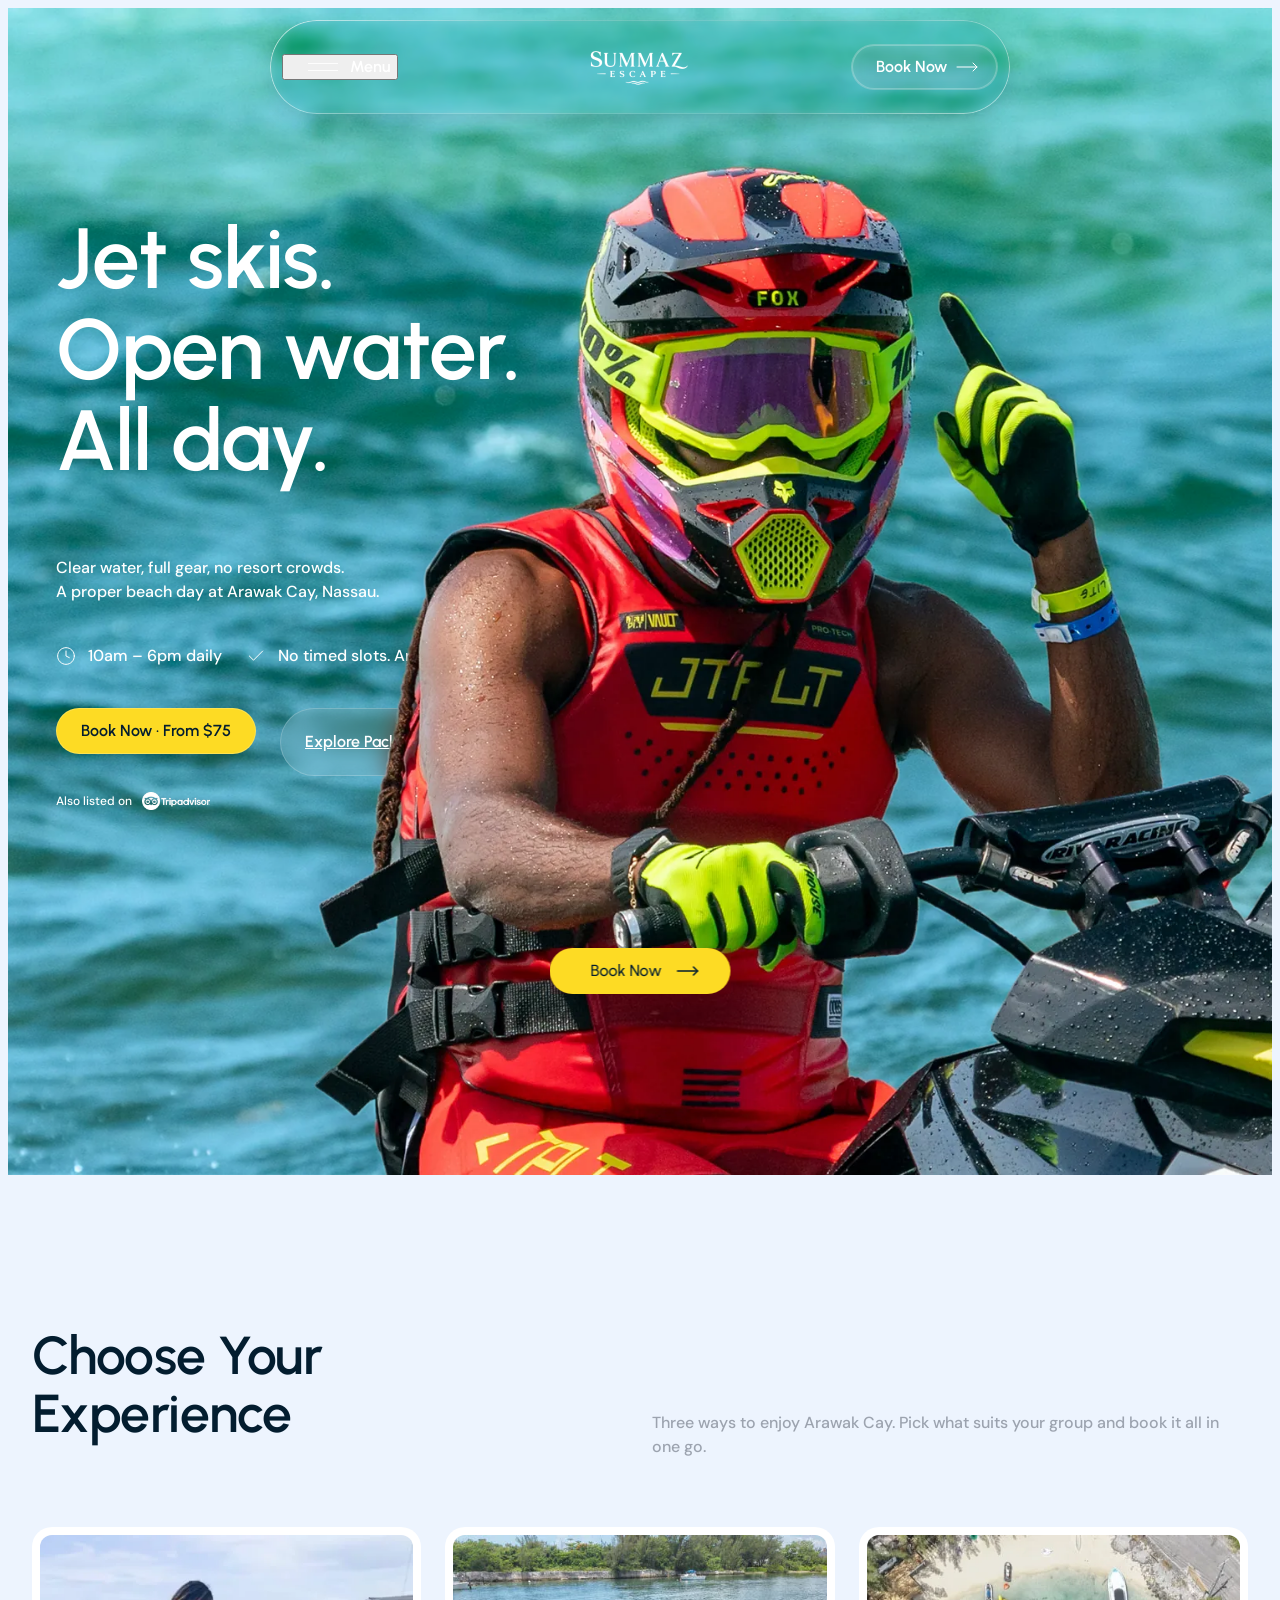
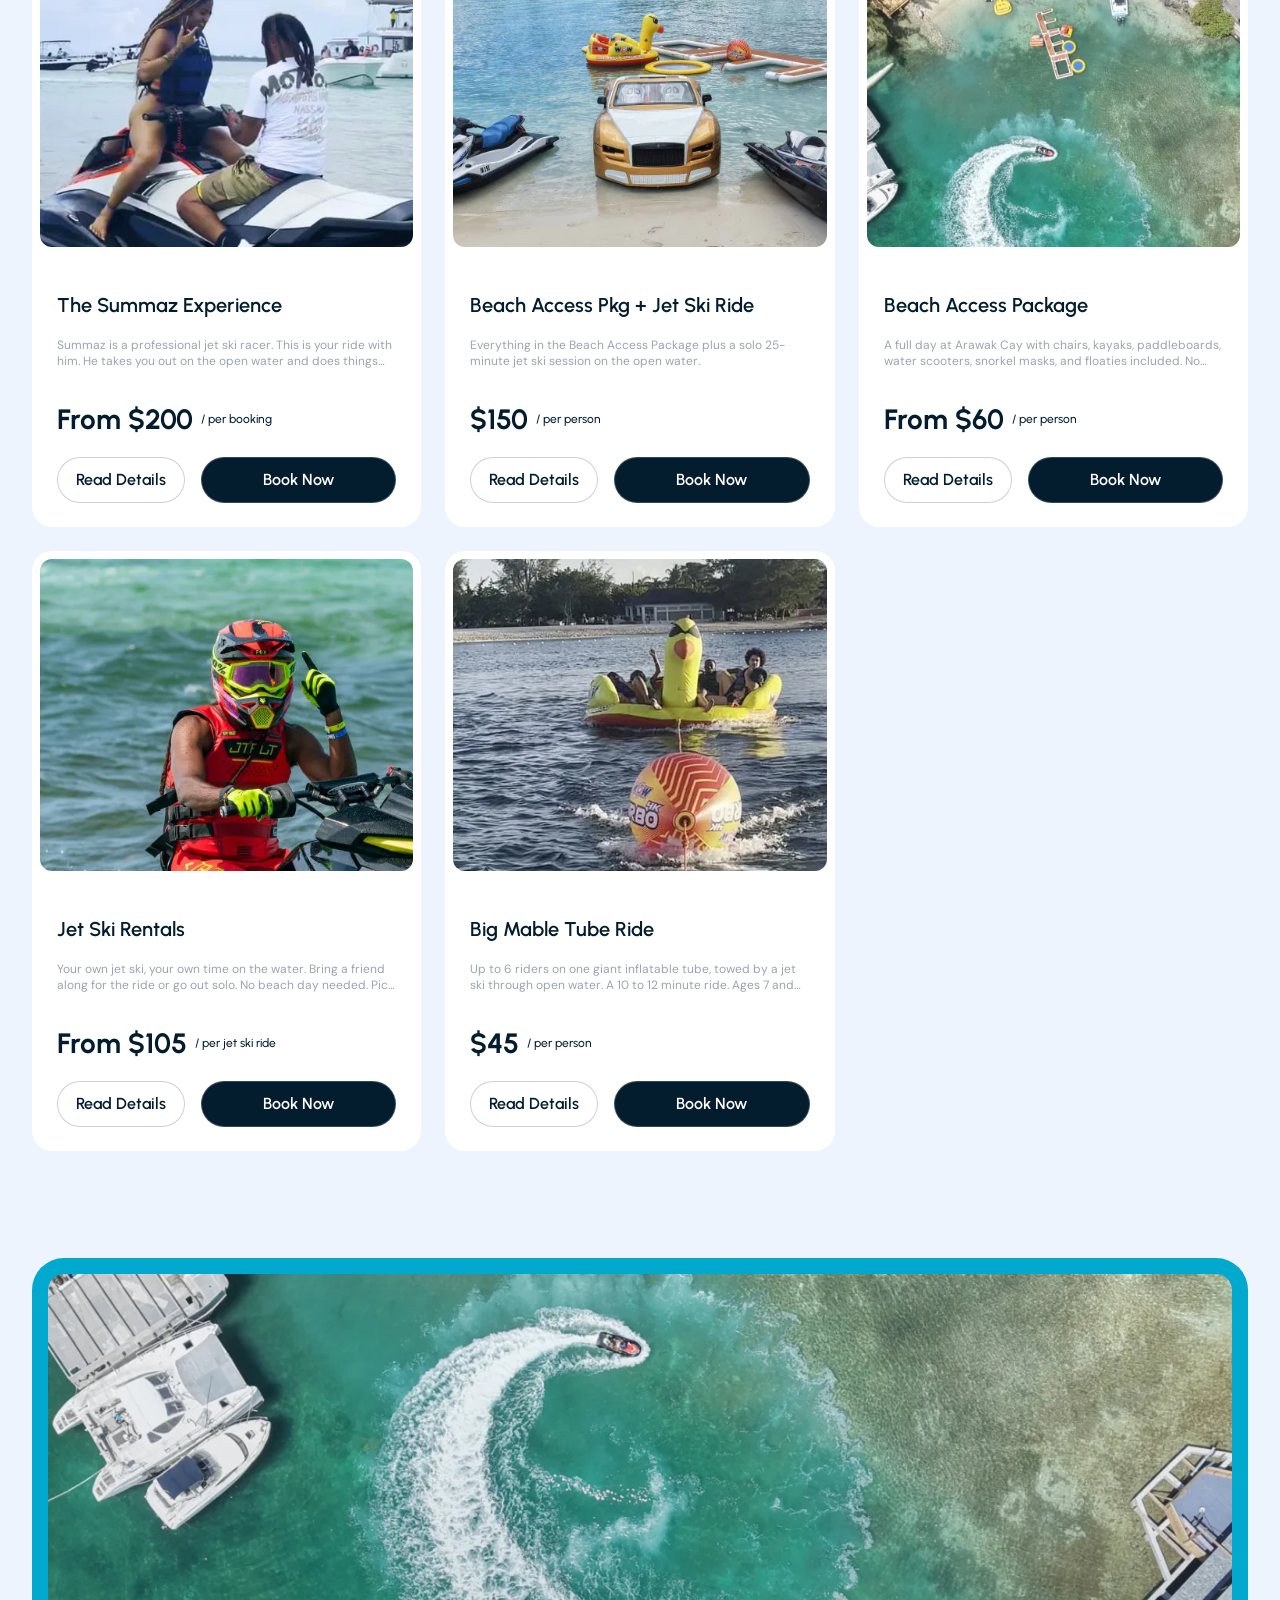
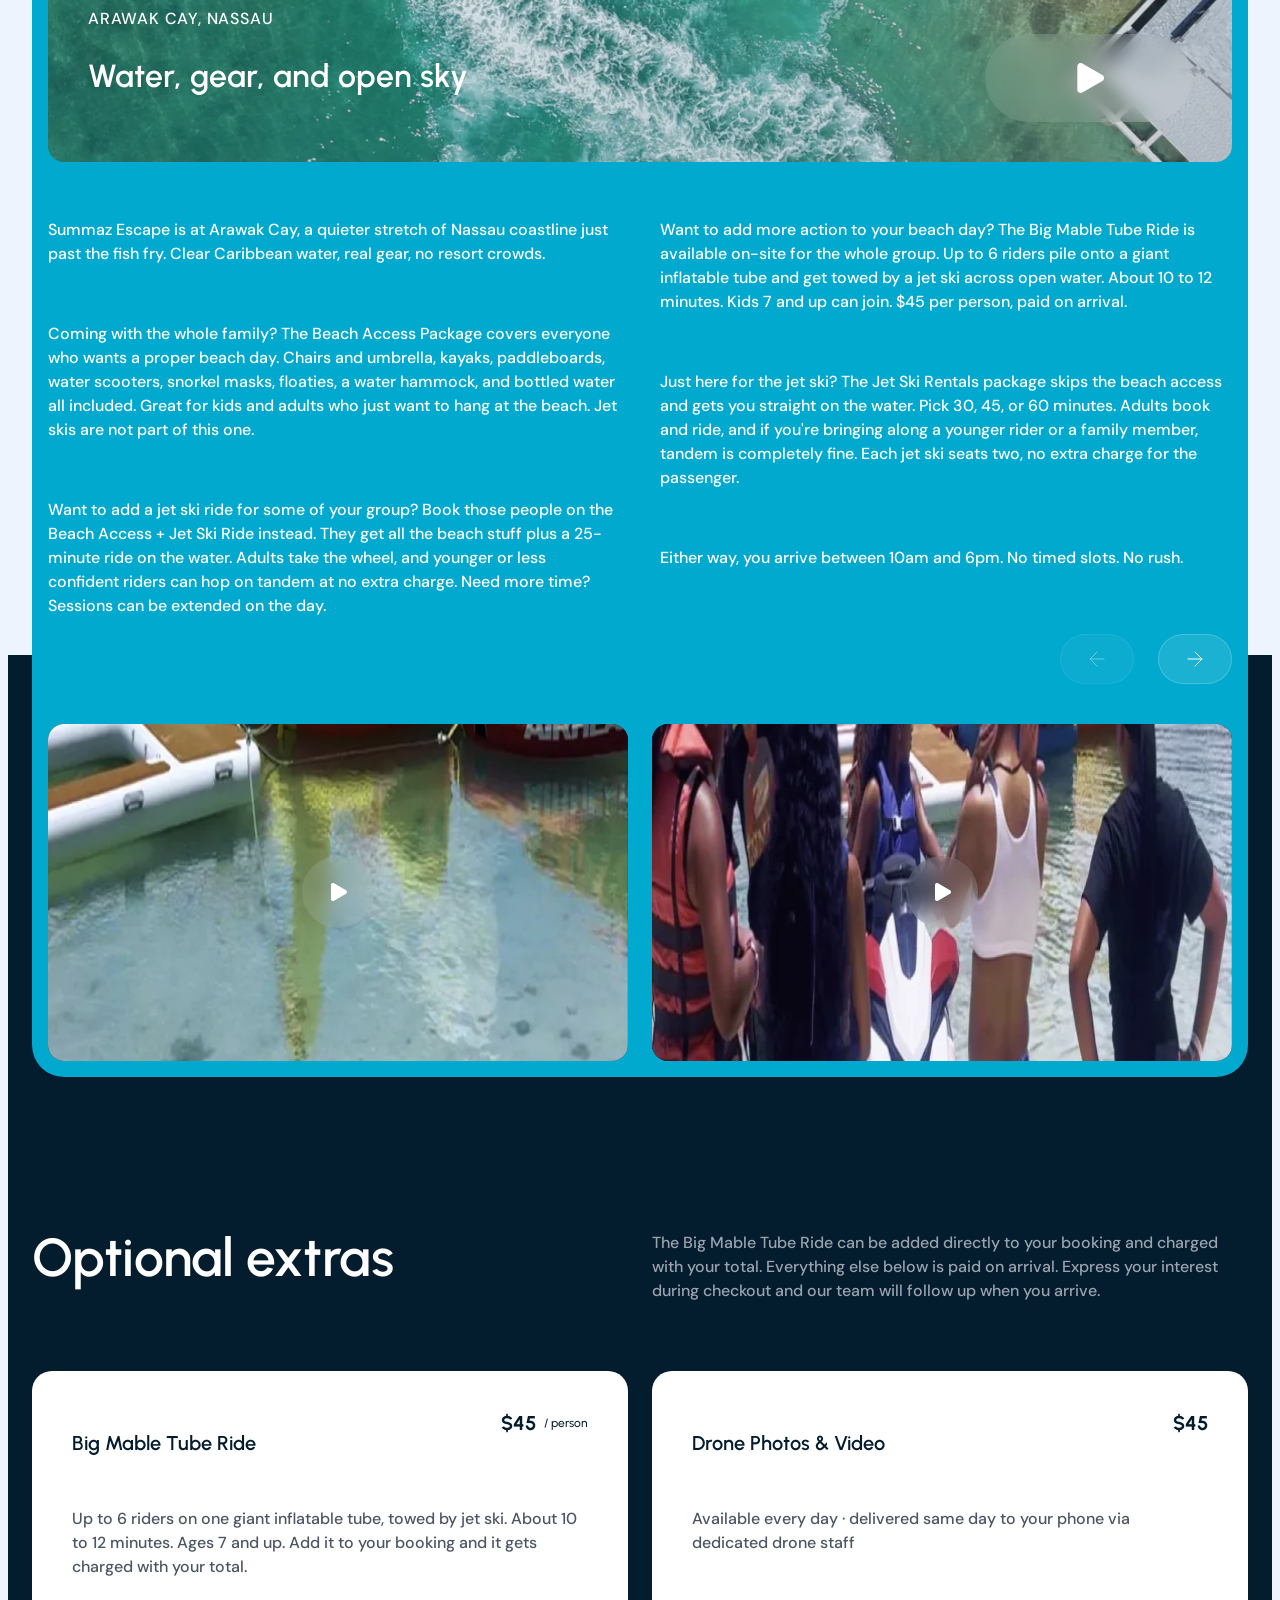
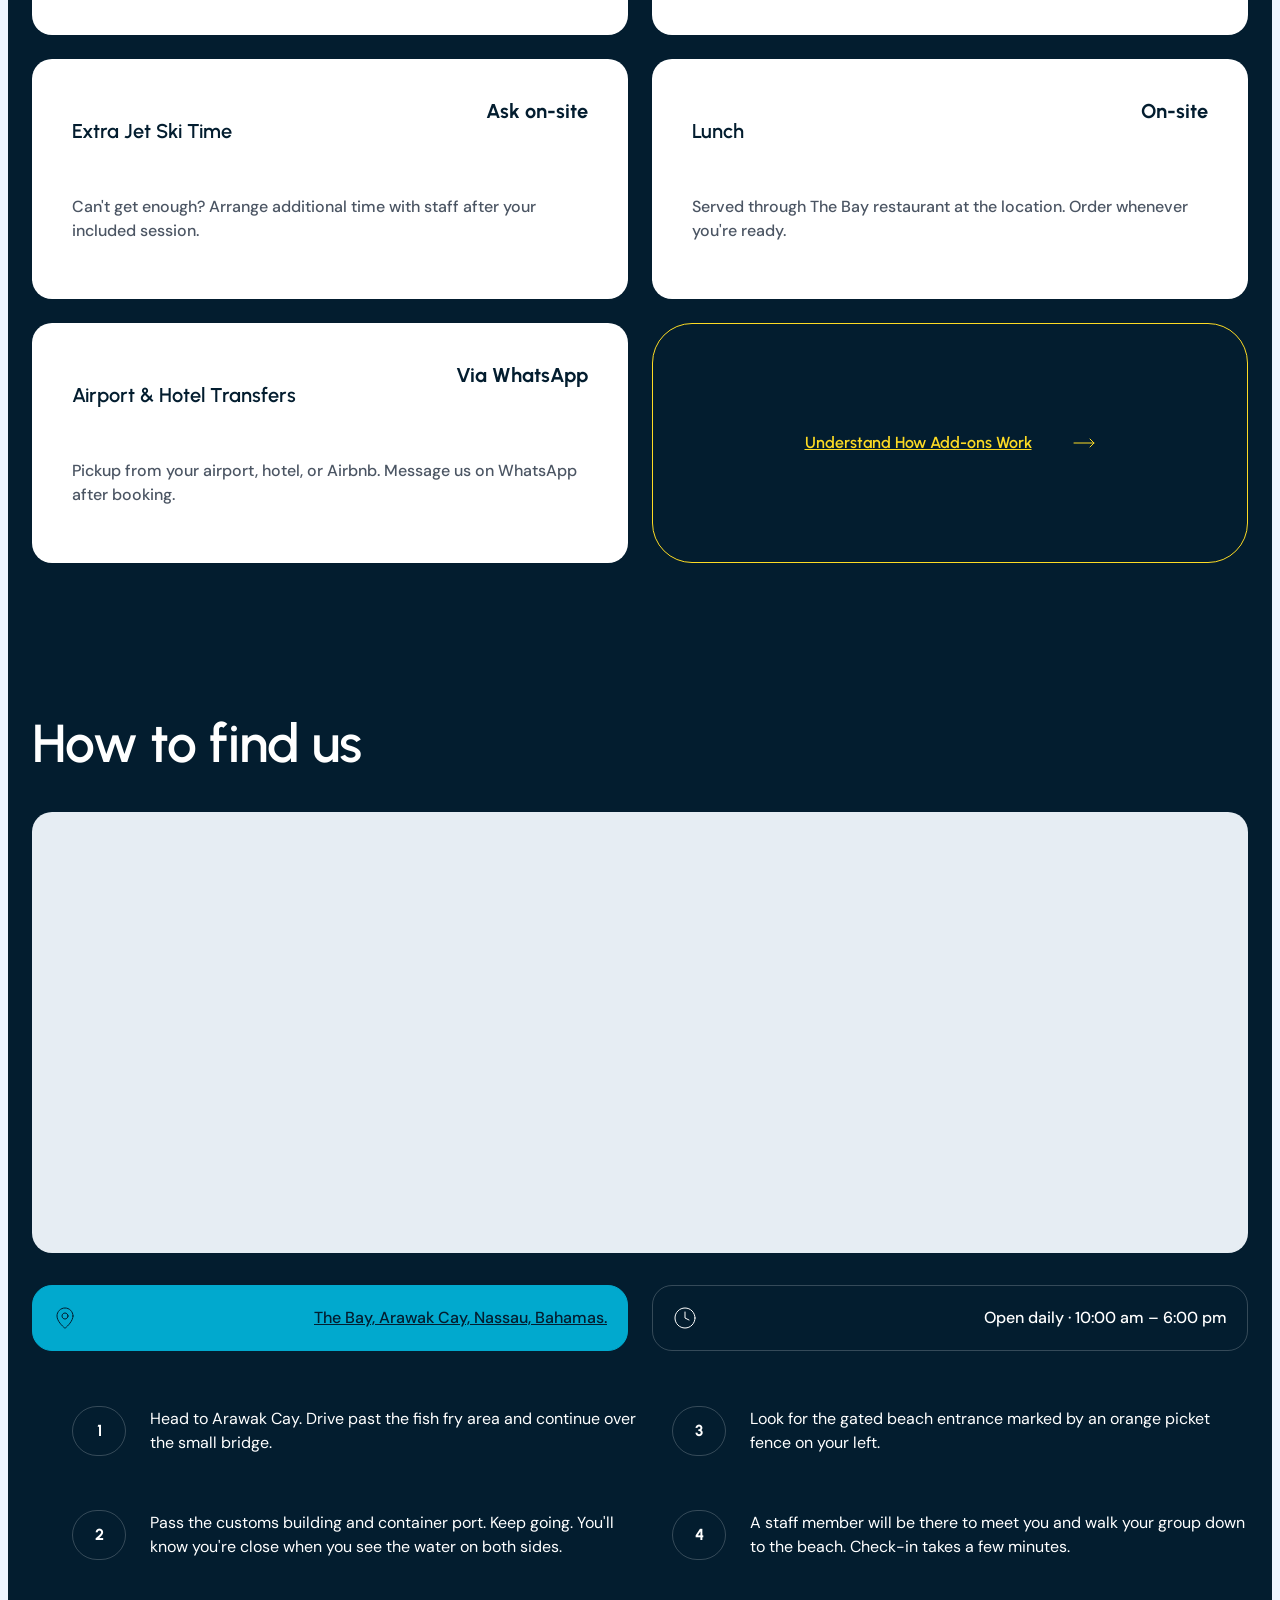
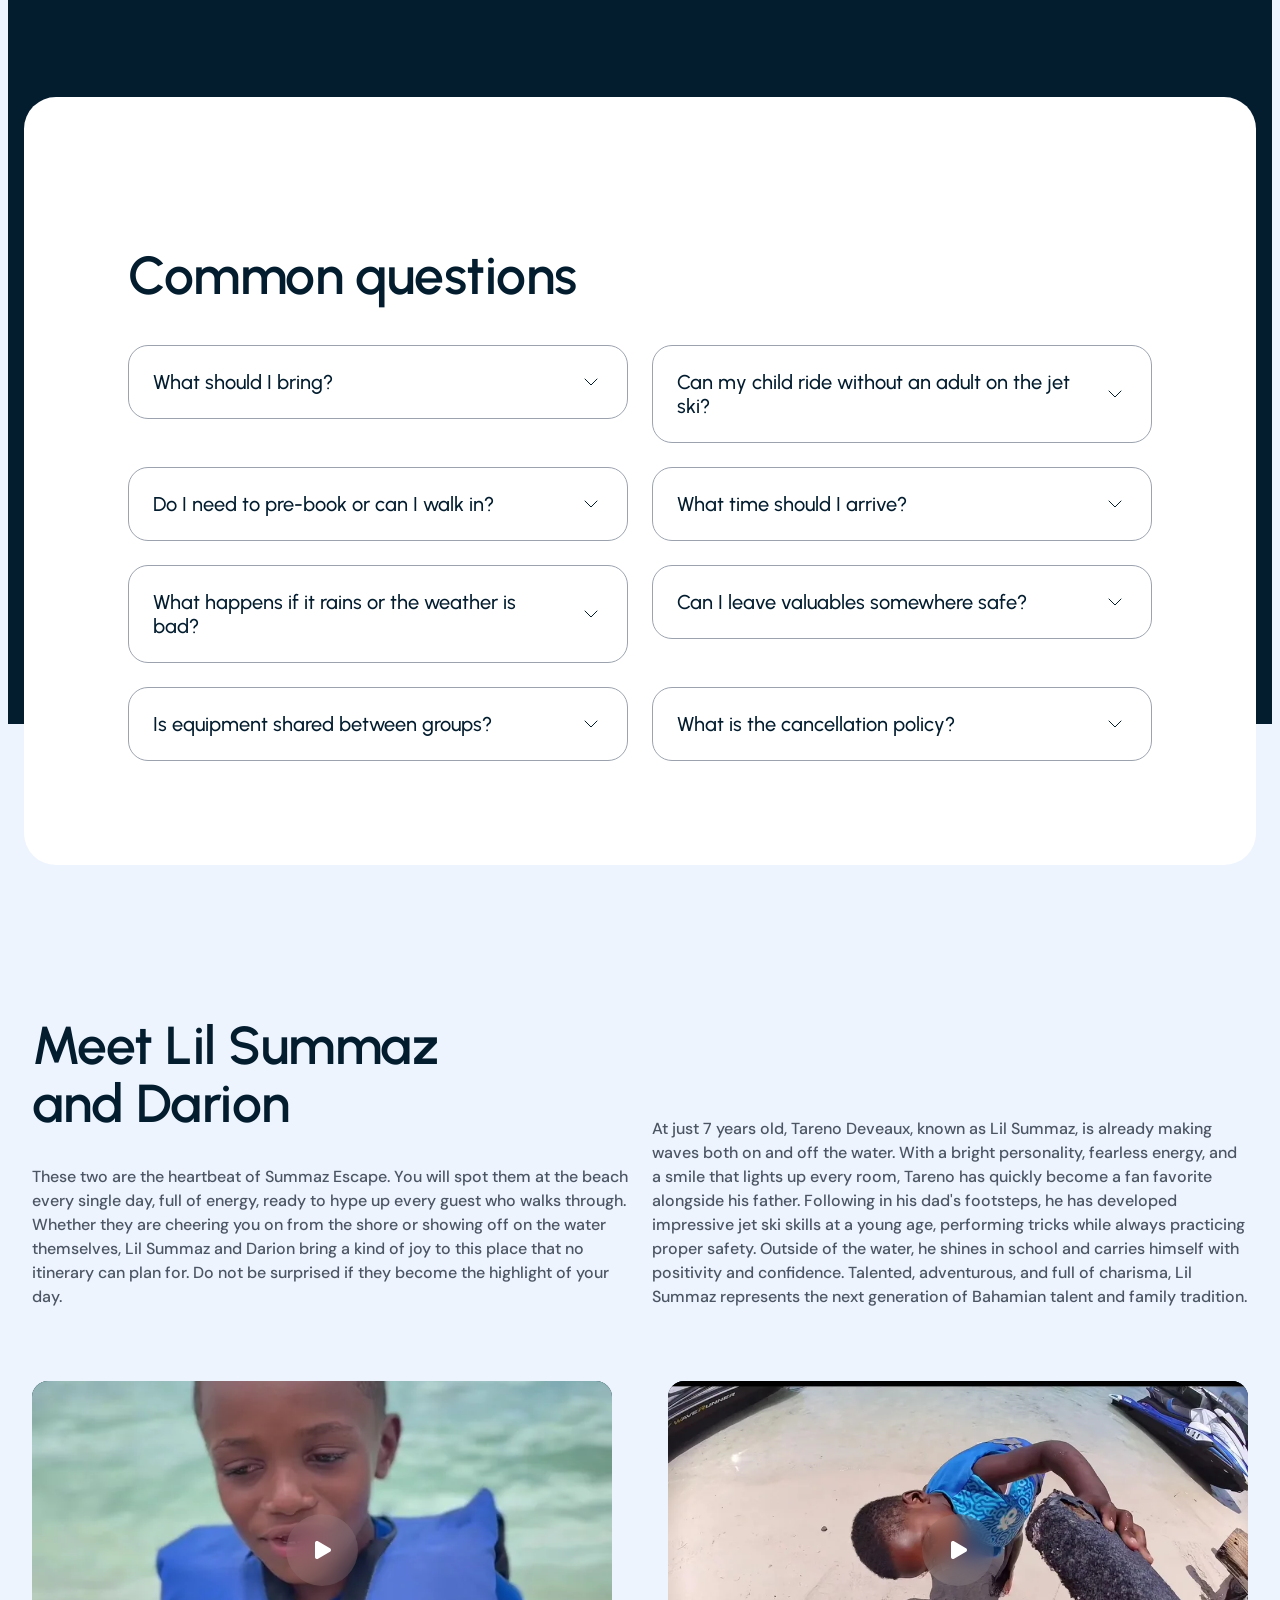
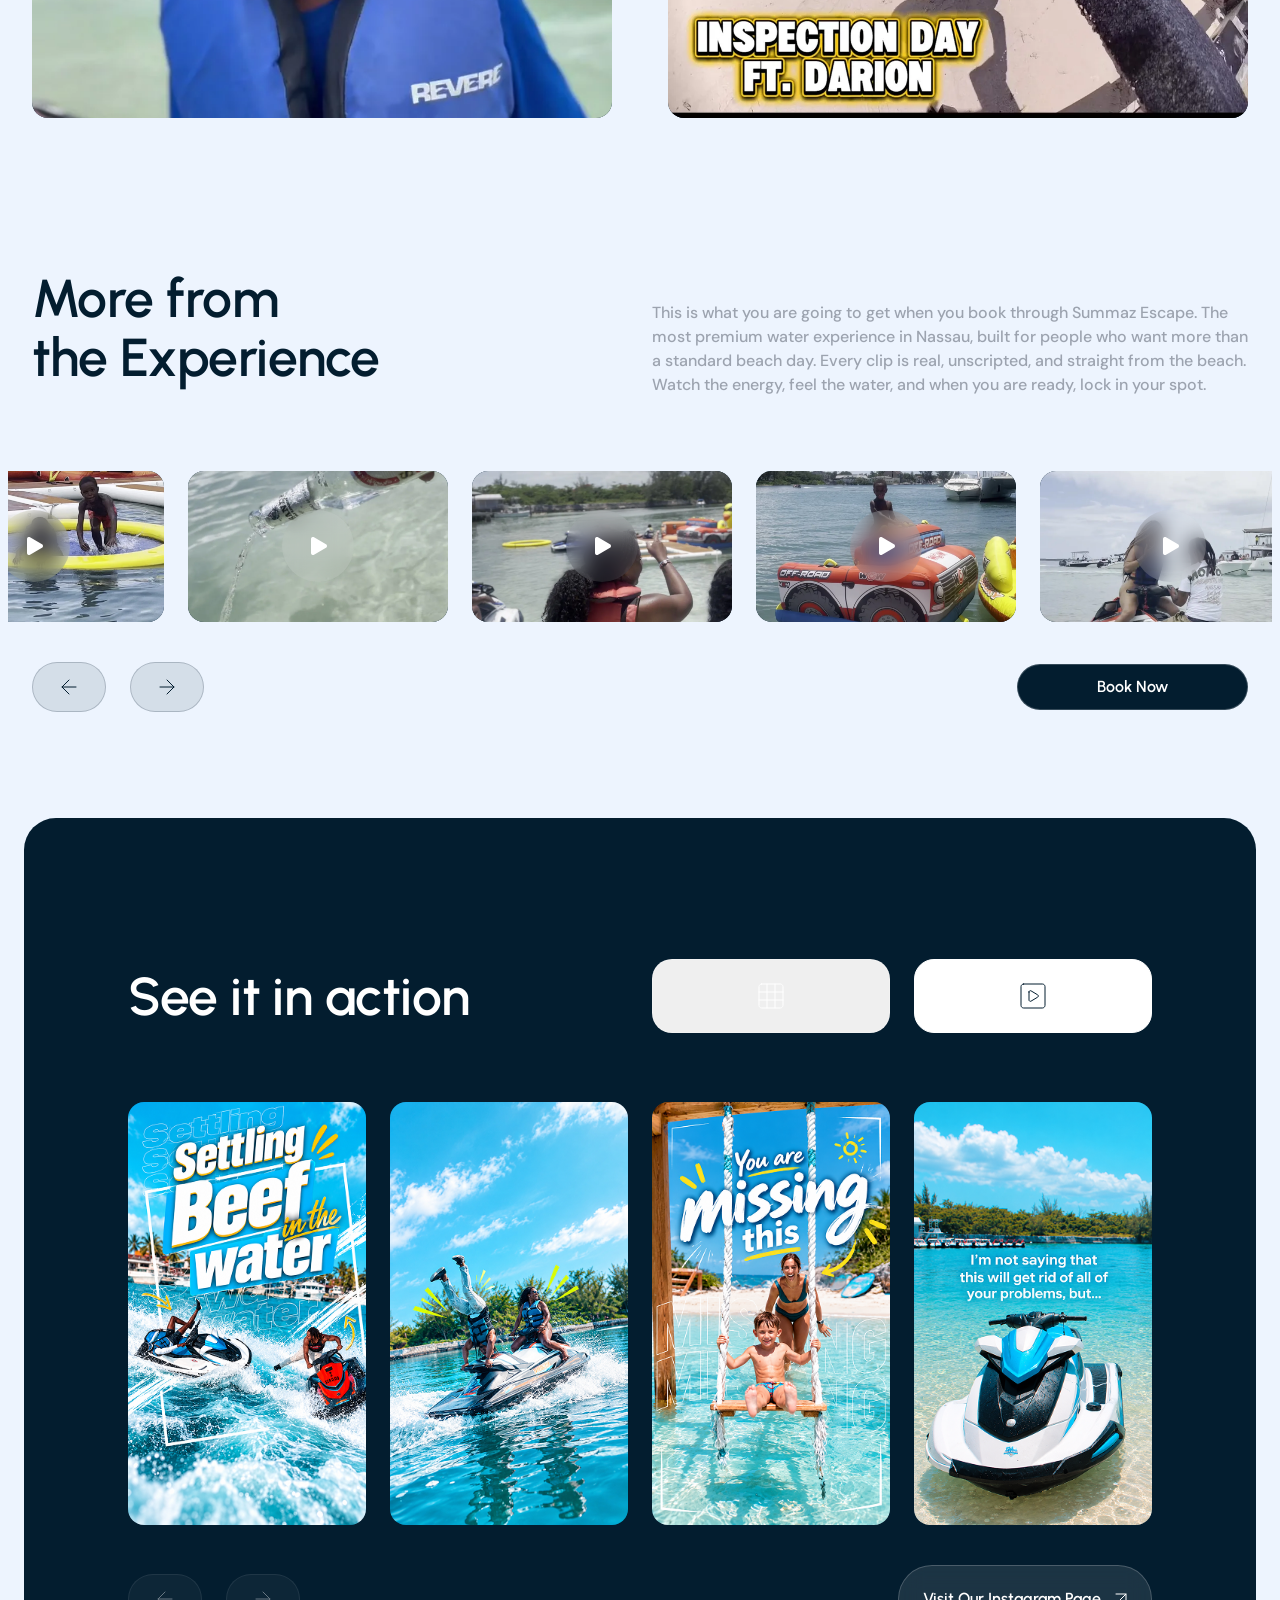
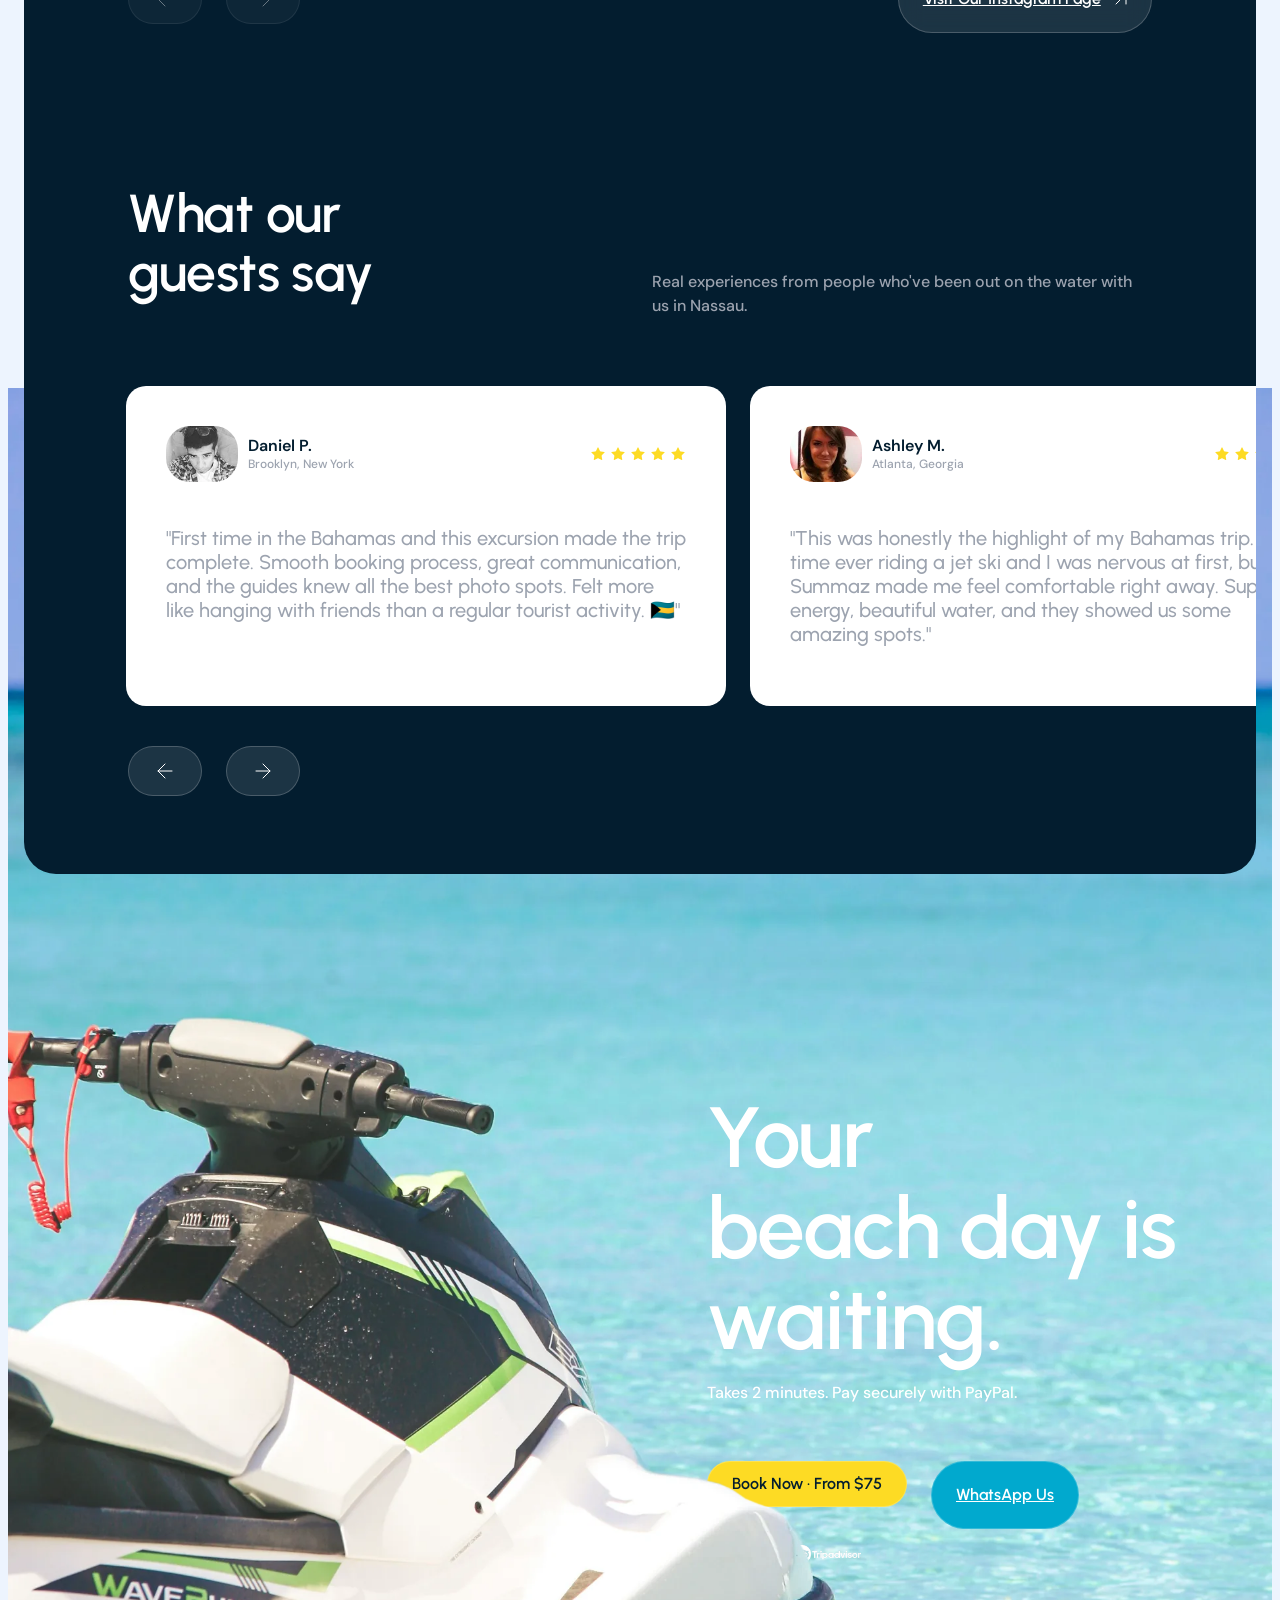
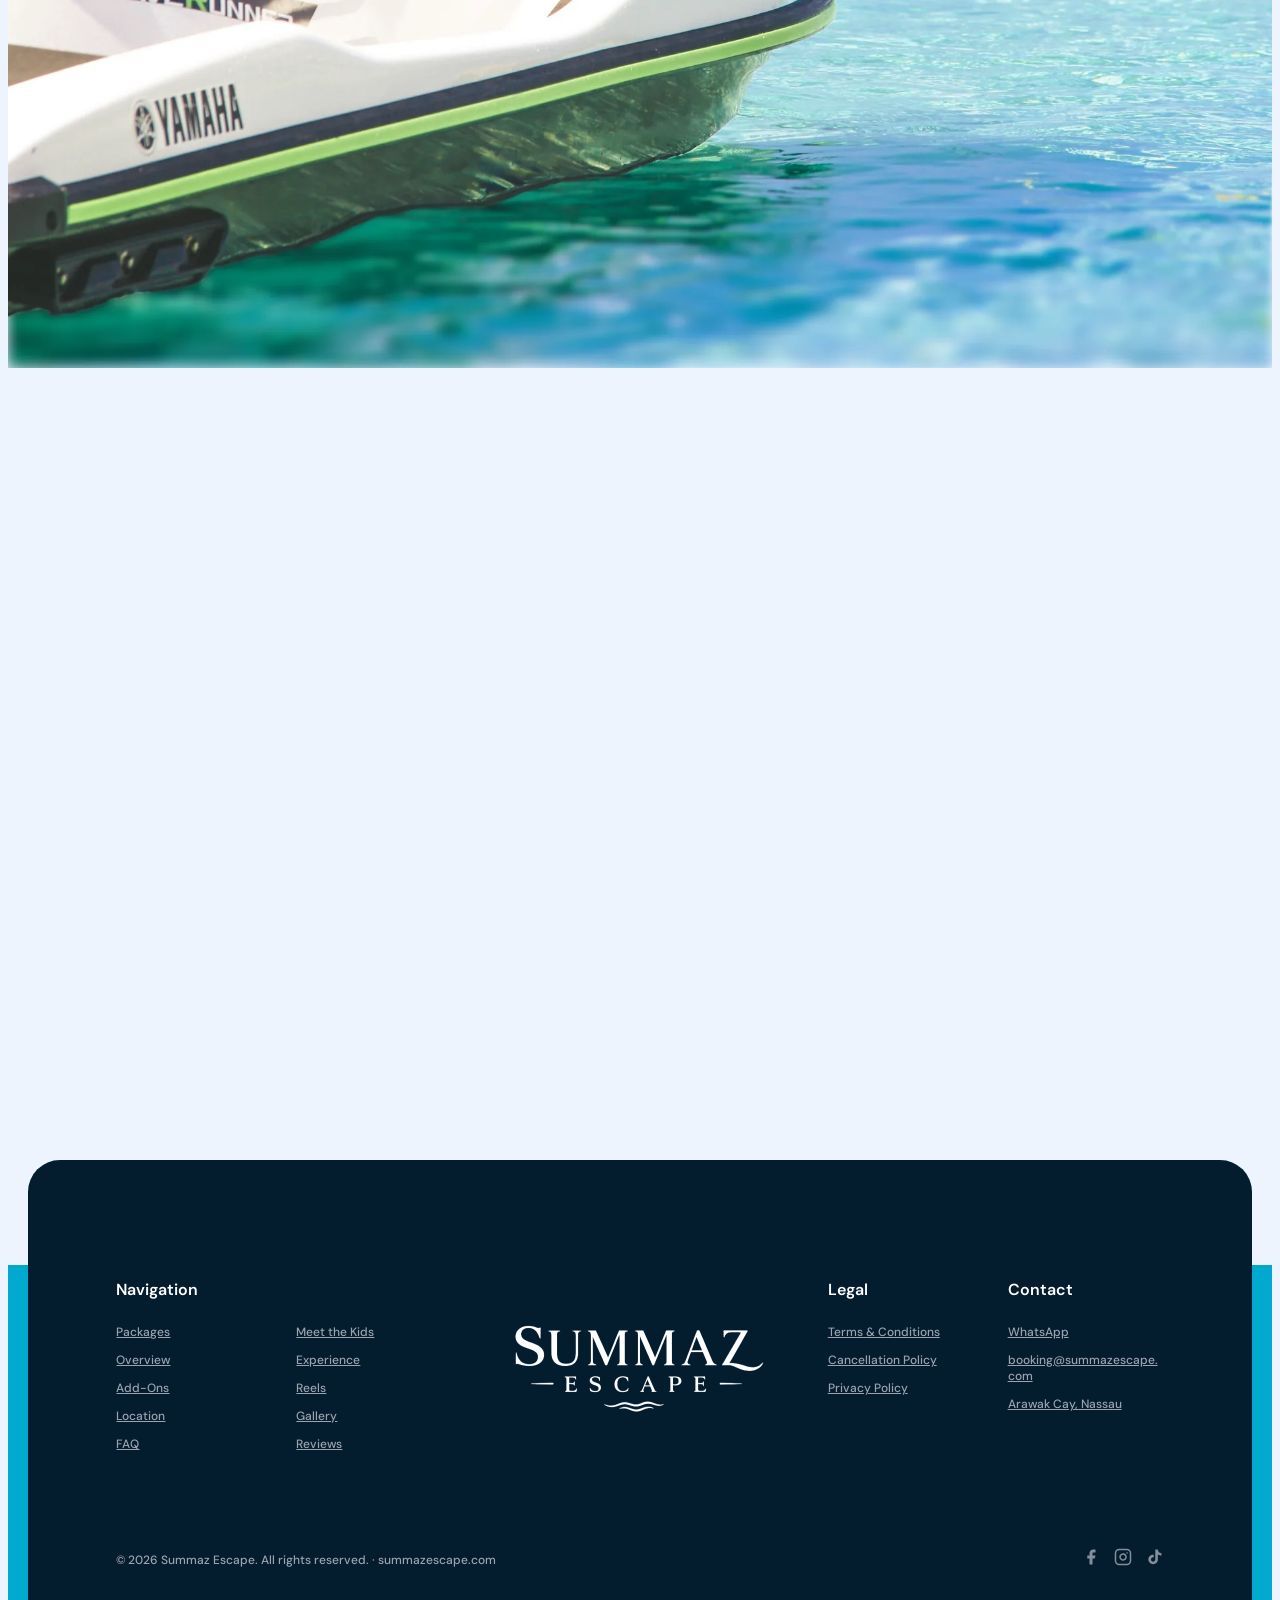
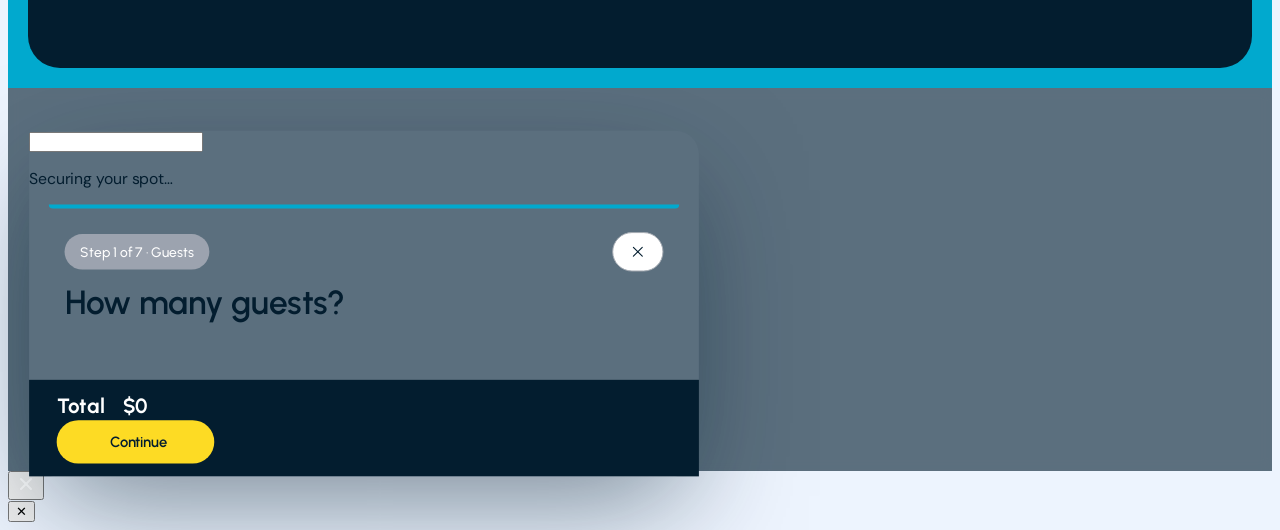
==== commit 1006e233: "UX changes with Paypal Mockup added" ====
--- a/index.html
+++ b/index.html
@@ -54,7 +54,6 @@
        ══════════════════════════════════════════════════════ -->
   <section class="d-hero">
     <img class="d-hero__bg" src="/assets/figma/hero-bg.webp" alt="" fetchpriority="high">
-    <img class="d-hero__fade" src="/assets/figma/hero-topfade.webp" alt="">
     <img class="d-hero__rider" src="/assets/figma/hero-rider.webp" alt="Jet ski rider at Arawak Cay" fetchpriority="high">
     <div class="d-wide d-hero__content">
       <h1 class="d-hero__title">Jet skis.<br>Open water.<br>All day.</h1>
@@ -550,9 +549,10 @@
     </div>
 
     <section class="d-cta">
+      <img class="d-cta__ski" src="/assets/figma/cta-ski-nose.webp" width="1920" height="2400" alt="" loading="lazy">
       <div class="d-cta__content">
         <h2 class="d-hero__title">Your<br>beach day is waiting.</h2>
-        <p class="d-hero__sub">Takes 2 minutes. No account needed. Pay on arrival or send via Zelle / Venmo.</p>
+        <p class="d-hero__sub">Takes 2 minutes. Pay securely with PayPal.</p>
         <div class="d-actions">
           <div class="d-actions__row">
             <button class="d-btn d-btn--yellow" onclick="openBooking()">Book Now · From $75</button>
@@ -698,11 +698,6 @@
   <!-- Config -->
   <script>
     window.SUMMAZ_CONFIG = {
-      zelle:       'anel@summazescape.com',
-      zelleQr:     'https://res.cloudinary.com/dko76z0df/image/upload/v1782860926/summaz/zelle-qr.jpg',
-      venmo:       '@summaz-escape',
-      venmoUrl:    'https://account.venmo.com/u/summaz-escape',
-      venmoQr:     'https://res.cloudinary.com/dko76z0df/image/upload/v1782858823/summaz/venmo-qr.png',
       whatsapp:    '12428175387',
       bookingEmail:'booking@summazescape.com',
       scriptUrl:   '/api/register'
--- a/css/home.css
+++ b/css/home.css
@@ -144,14 +144,34 @@
   height: 70px;
   padding: 12px;
   border-radius: 208px;
+  position: relative;
   background: rgba(3,29,47,.1);
-  backdrop-filter: blur(16px);
-  -webkit-backdrop-filter: blur(16px);
+  /* Liquid glass. main.js adds edge refraction on Chromium browsers; everywhere
+     else this light frost and the rim below still read as glass */
+  backdrop-filter: blur(2px) saturate(1.25);
+  -webkit-backdrop-filter: blur(2px) saturate(1.25);
+  box-shadow:
+    inset 0 0 14px rgba(255,255,255,.14),
+    0 10px 28px -14px rgba(3,29,47,.35);
   transition: background-color .25s ease;
+}
+/* Rim light: brightest where the glass catches light at opposite corners */
+.d-nav__pill::before {
+  content: '';
+  position: absolute;
+  inset: 0;
+  padding: 1px;
+  border-radius: inherit;
+  background: linear-gradient(135deg,
+    rgba(255,255,255,.7) 0%, rgba(255,255,255,.18) 28%,
+    rgba(255,255,255,.12) 70%, rgba(255,255,255,.55) 100%);
+  -webkit-mask: linear-gradient(#000 0 0) content-box, linear-gradient(#000 0 0);
+  -webkit-mask-composite: xor;
+  mask: linear-gradient(#000 0 0) content-box exclude, linear-gradient(#000 0 0);
+  pointer-events: none;
 }
 /* style.css paints .nav--solid yellow; the pill handles its own background */
 .d-nav.nav--solid, .d-nav.nav--transparent { background: none; box-shadow: none; }
-.d-nav.nav--solid .d-nav__pill,
 .d-nav.is-menu-open .d-nav__pill { background: rgba(3,29,47,.72); }
 .d-nav__menu {
   display: inline-flex;
@@ -169,7 +189,12 @@
 .d-nav__menu.is-open img { transform: scaleX(.7); }
 .d-nav__logo { display: block; width: 116px; height: 44px; }
 .d-nav__logo img { width: 116px; height: 44px; }
-.d-nav__book { justify-self: end; padding: 10px 18px 10px 24px; }
+.d-nav__book {
+  justify-self: end;
+  padding: 10px 18px 10px 24px;
+  background: rgba(255,255,255,.08);
+  box-shadow: inset 0 0 0 1px rgba(255,255,255,.24), inset 0 0 10px rgba(255,255,255,.08);
+}
 
 .d-nav__menu-panel {
   margin-top: 8px;
@@ -213,16 +238,6 @@
   object-fit: cover;
   z-index: -3;
 }
-.d-hero__fade {
-  position: absolute;
-  top: 0; left: 0;
-  width: 100%;
-  height: clamp(100px, 8.5vw, 163px);
-  object-fit: cover;
-  mix-blend-mode: multiply;
-  z-index: -2;
-  pointer-events: none;
-}
 /* Cutout of the same photo, laid over the headline so the helmet overlaps it */
 .d-hero__rider {
   position: absolute;
@@ -620,6 +635,8 @@
   scroll-padding-left: var(--d-pad);
   align-items: stretch;
 }
+/* Set by the auto-slide in main.js: snapping would fight the continuous motion */
+.d-reviews__track[data-loop] { scroll-snap-type: none; scroll-behavior: auto; }
 .d-review {
   display: flex;
   flex-direction: column;
@@ -661,6 +678,36 @@
   flex-direction: column;
 }
 .d-cta .d-hero__title { margin-bottom: 0; }
+/* Cutout of the jet ski's nose, on the same canvas as cta-bg.webp */
+.d-cta__ski { display: none; }
+
+/* Scroll effect: the photo scrolls while the text sticks to the top of the
+   screen, passes behind the rider / jet ski, then stops at the section's bottom
+   padding and leaves with it. Sticky needs overflow: clip, as hidden would make
+   the section its own scroll container. Desktop only: below this the CTA text
+   sits above the jet ski and there is no cutout to pass behind. */
+@media (min-width: 1025px) {
+  .d-hero {
+    overflow: clip;
+    padding-top: clamp(130px, 10.5vw, 202px);
+    padding-bottom: clamp(48px, 8vw, 154px);
+  }
+  .d-hero__content { position: sticky; top: 0; padding-top: 0; }
+  .d-cta {
+    overflow: clip;
+    padding-bottom: 21.6vw;    /* 207px footer overlap + 208px gap above the footer */
+  }
+  .d-cta__content { position: sticky; top: 0; }
+  .d-cta__ski {
+    display: block;
+    position: absolute;
+    top: 0; left: 0;
+    width: 100%;
+    height: auto;
+    z-index: 1;
+    pointer-events: none;
+  }
+}
 
 /* ── 15. Footer ───────────────────────────────────────────── */
 .d-footer {
@@ -748,8 +795,10 @@
 .d-hero__title    { animation: d-rise .9s cubic-bezier(.2,.7,.2,1) .15s both; }
 .d-hero__content > .d-hero__sub { animation: d-rise .9s cubic-bezier(.2,.7,.2,1) .3s both; }
 .d-hero__meta     { animation: d-rise .9s cubic-bezier(.2,.7,.2,1) .42s both; }
-.d-hero__content > .d-actions { animation: d-rise .9s cubic-bezier(.2,.7,.2,1) .54s both; }
-.d-nav            { animation: d-fade .8s ease .1s both; }
+/* backwards, not both: a held opacity animation stops backdrop-filter seeing the
+   page behind it, which would kill the glass in the nav and these buttons */
+.d-hero__content > .d-actions { animation: d-rise .9s cubic-bezier(.2,.7,.2,1) .54s backwards; }
+.d-nav            { animation: d-fade .8s ease .1s backwards; }
 .d-cta .d-hero__title { animation: none; }
 
 /* Menu links cascade in */
@@ -786,9 +835,14 @@
 .d-fab {
   position: fixed;
   left: 50%;
-  bottom: calc(24px + env(safe-area-inset-bottom));
+  bottom: calc(12px + env(safe-area-inset-bottom));
   z-index: 150; /* under the nav menu and the booking modal */
+  padding: 12px; /* the glass ring around the button */
   border-radius: 999px;
+  background: rgba(3,29,47,.1); /* same glass as the nav pill */
+  backdrop-filter: blur(16px);
+  -webkit-backdrop-filter: blur(16px);
+  box-shadow: 0 10px 28px -8px rgba(3,29,47,.45);
   transform: translate(-50%, calc(100% + 48px));
   visibility: hidden;
   transition: transform .45s cubic-bezier(.55,0,.75,.3), visibility 0s linear .45s;
@@ -807,7 +861,6 @@
   font-weight: 500;
   font-size: 16px;
   line-height: 20px;
-  box-shadow: 0 10px 28px -8px rgba(3,29,47,.45);
 }
 .d-fab__btn svg { width: 24px; height: 24px; flex-shrink: 0; transition: transform .2s ease; }
 .d-fab__btn:hover svg { transform: translateX(4px); }
@@ -862,7 +915,7 @@
   .d-tabs { gap: 12px; }
   .d-tab { padding: 14px; }
   .d-feed .d-feed__item { width: 70%; }
-  .d-fab { bottom: calc(16px + env(safe-area-inset-bottom)); }
+  .d-fab { bottom: calc(8px + env(safe-area-inset-bottom)); padding: 8px; }
   #beholdGalleryGrid:not([hidden]) { grid-template-columns: repeat(2, 1fr); gap: 12px; }
   .d-review { padding: 28px; }
   .d-review p { font-size: 17px; }
--- a/css/booking.css
+++ b/css/booking.css
@@ -437,65 +437,42 @@
 }
 #bookingModal .bk-waiver__title { margin-bottom: 16px; font-family: var(--bk-display); font-size: 16px; font-weight: 600; color: var(--bk-navy); }
 
-/* Step 6 — payment */
-#bookingModal .bk-pay-panel {
-  margin-top: 24px;
-  padding: 24px;
-  border: 1px solid var(--bk-line);
-  border-radius: 8px;
-  background: var(--bk-fill);
-}
-#bookingModal .bk-pay {
-  position: relative;
+/* Step 7 — PayPal mockup */
+#bookingModal .bk-paypal__demo {
+  margin-bottom: 16px;
+  padding: 12px 16px;
+  border-radius: 8px;
+  background: #FFF8E1;
+  border: 1px solid #F4D58A;
+  font-size: 14px;
+  line-height: 21px;
+  color: #7A5B00;
+}
+#bookingModal .bk-paypal__actions { display: flex; flex-direction: column; gap: 12px; margin-top: 20px; }
+#bookingModal .bk-paypal__btn {
   display: flex;
   align-items: center;
-  gap: 16px;
-  padding: 20px;
-  border: 1px solid var(--bk-line);
-  border-radius: 8px;
-  background: #fff;
-  cursor: pointer;
-  transition: border-color .2s ease, box-shadow .2s ease;
-}
-#bookingModal .bk-pay:hover { border-color: #9fd9e8; }
-#bookingModal .bk-pay.is-selected { border-color: var(--bk-sea); box-shadow: 0 0 0 3px rgba(1, 169, 206, .1); }
-#bookingModal .bk-pay > input { position: absolute; opacity: 0; pointer-events: none; }
-#bookingModal .bk-pay:has(input:focus-visible) { box-shadow: 0 0 0 3px rgba(1, 169, 206, .3); }
-#bookingModal .bk-pay__radio {
-  flex: 0 0 22px;
-  width: 22px;
-  height: 22px;
-  border-radius: 50%;
-  border: 1.5px solid var(--bk-sea);
-  display: grid;
-  place-items: center;
-}
-#bookingModal .bk-pay__radio::after {
-  content: '';
-  width: 10px;
-  height: 10px;
-  border-radius: 50%;
-  background: var(--bk-sea);
-  transform: scale(0);
-  transition: transform .15s ease;
-}
-#bookingModal .bk-pay.is-selected .bk-pay__radio::after { transform: scale(1); }
-#bookingModal .bk-pay__icon {
-  flex: 0 0 48px;
-  width: 48px;
-  height: 48px;
-  border-radius: 10px;
-  background: var(--bk-fill);
-  display: grid;
-  place-items: center;
-  color: var(--bk-navy);
-  overflow: hidden;
-}
-#bookingModal .bk-pay__icon img { width: 32px; height: 32px; object-fit: contain; }
-#bookingModal .bk-pay__info { display: flex; flex-direction: column; gap: 4px; min-width: 0; }
-#bookingModal .bk-pay__name { font-family: var(--bk-display); font-size: 20px; line-height: 24px; font-weight: 600; color: var(--bk-navy); }
-#bookingModal .bk-pay__tag { font-size: 14px; line-height: 20px; color: var(--bk-muted); }
-#bookingModal .bk-pay-note { margin-top: 16px; border-radius: 8px; font-size: 14px; line-height: 21px; }
+  justify-content: center;
+  gap: 6px;
+  width: 100%;
+  height: 52px;
+  border: 0;
+  border-radius: 8px;
+  font-family: var(--bk-text);
+  font-size: 16px;
+  font-weight: 600;
+  cursor: pointer;
+  transition: filter .15s ease;
+}
+#bookingModal .bk-paypal__btn:hover { filter: brightness(.95); }
+#bookingModal .bk-paypal__btn:focus-visible { outline: 2px solid var(--bk-sea); outline-offset: 2px; }
+#bookingModal .bk-paypal__btn--gold { background: #FFC439; color: #111; }
+#bookingModal .bk-paypal__btn--card { background: #2C2E2F; color: #fff; }
+#bookingModal .bk-paypal__mark { font-size: 21px; font-style: italic; letter-spacing: -.02em; }
+#bookingModal .bk-paypal__mark b { font-weight: 800; color: #003087; }
+#bookingModal .bk-paypal__mark b + b { color: #0070BA; }
+#bookingModal .bk-paypal__note { display: block; margin-top: 14px; font-size: 13px; line-height: 18px; }
+#bookingModal .confirmation__instructions .bk-paypal__demo { margin-bottom: 0; }
 
 /* Step 7 — review */
 #bookingModal .review-card { margin: 0; overflow: visible; }
@@ -611,10 +588,6 @@
 
 #bookingModal .bk-waiver { margin-top: 20px; padding: 18px 20px; font-size: 14px; line-height: 21px; }
 #bookingModal .bk-waiver__title { margin-bottom: 8px; font-size: 15px; }
-#bookingModal .bk-pay-panel { margin-top: 18px; padding: 14px; }
-#bookingModal .bk-pay { padding: 14px 16px; }
-#bookingModal .bk-pay__icon { flex-basis: 42px; width: 42px; height: 42px; }
-#bookingModal .bk-pay__name { font-size: 17px; }
 
 #bookingModal .modal__foot { padding: 13px 28px; }
 #bookingModal .modal__foot-label, #bookingModal .modal__foot-amount { font-size: 21px; line-height: 28px; }
@@ -710,11 +683,6 @@
   #bookingModal .bk-bundle-counter { flex-wrap: wrap; gap: 12px; }
 
   #bookingModal .bk-waiver { margin-top: 24px; padding: 20px 16px; font-size: 14px; line-height: 22px; }
-  #bookingModal .bk-pay-panel { padding: 12px; }
-  #bookingModal .bk-pay { padding: 14px; gap: 12px; }
-  #bookingModal .bk-pay__icon { flex-basis: 40px; width: 40px; height: 40px; }
-  #bookingModal .bk-pay__name { font-size: 17px; }
-  #bookingModal .bk-pay__tag { font-size: 13px; line-height: 18px; }
 
   #bookingModal .modal__foot {
     padding: 14px 16px calc(14px + env(safe-area-inset-bottom));
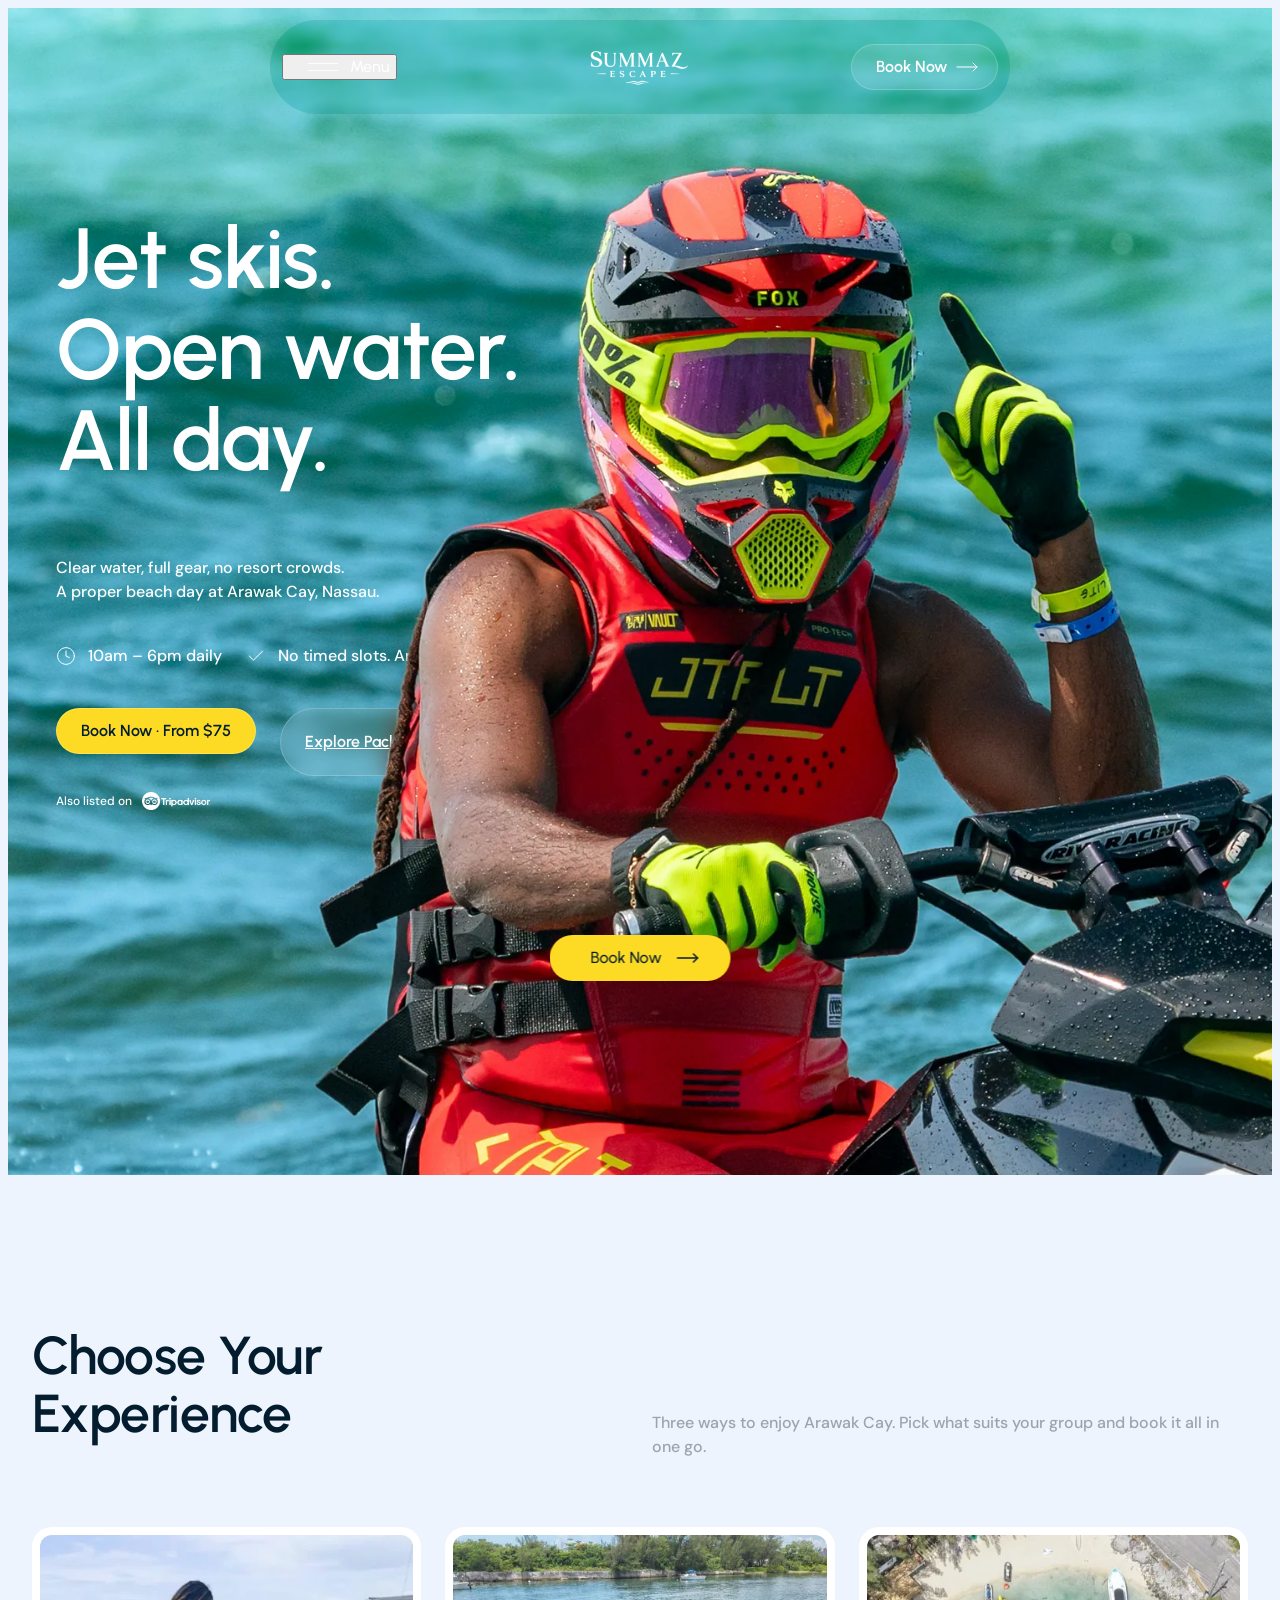
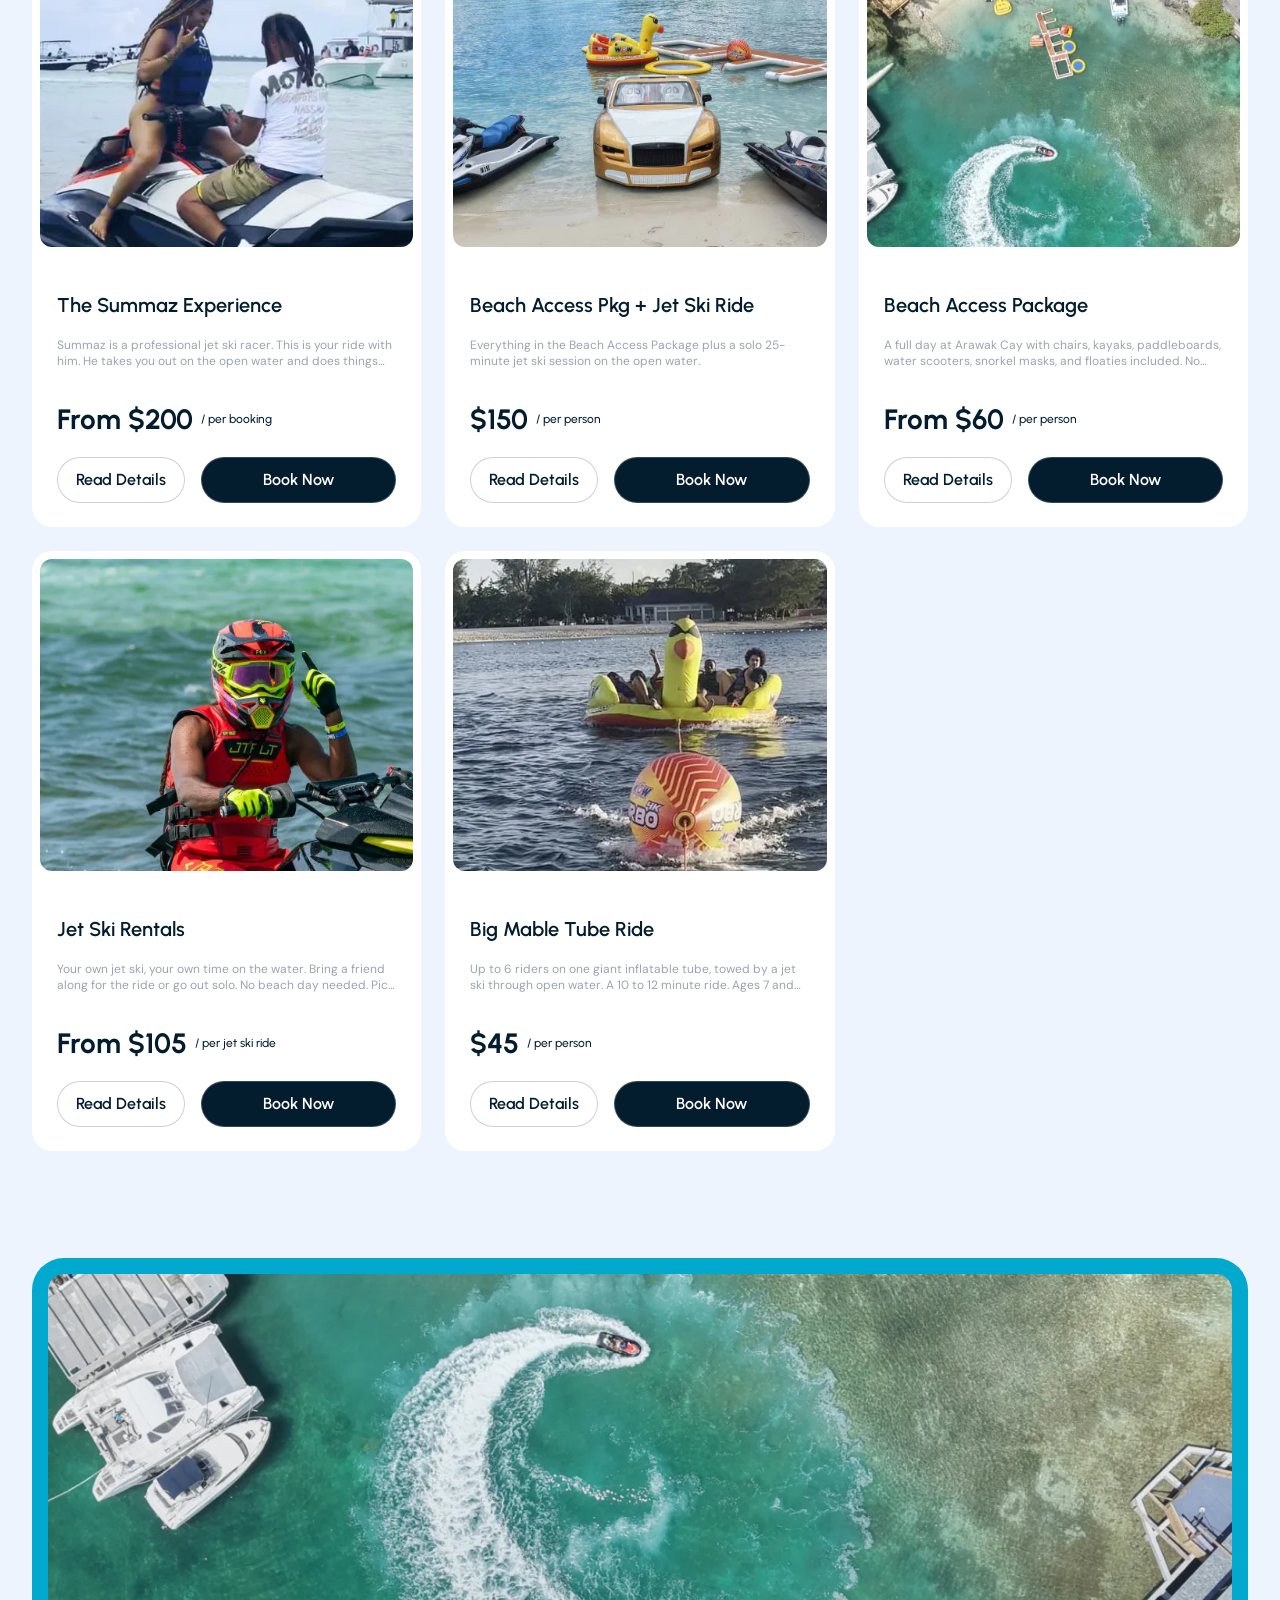
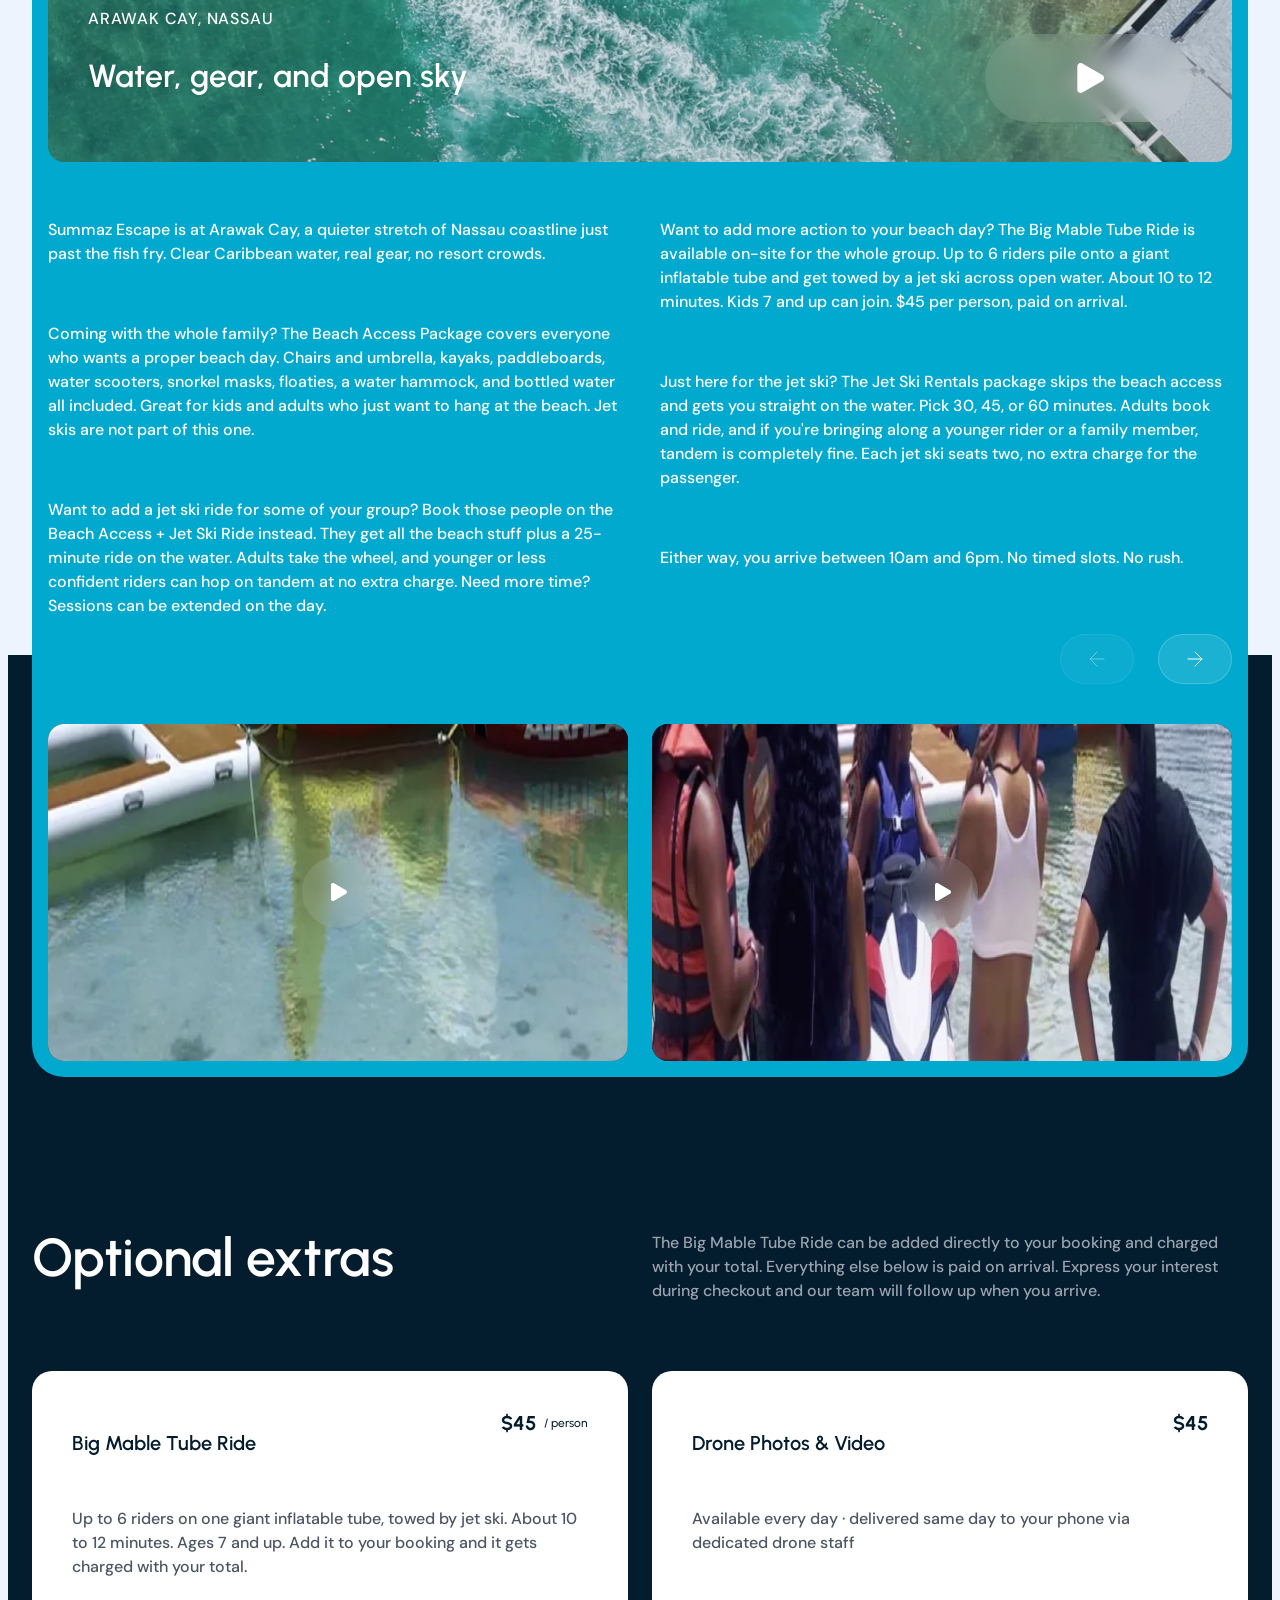
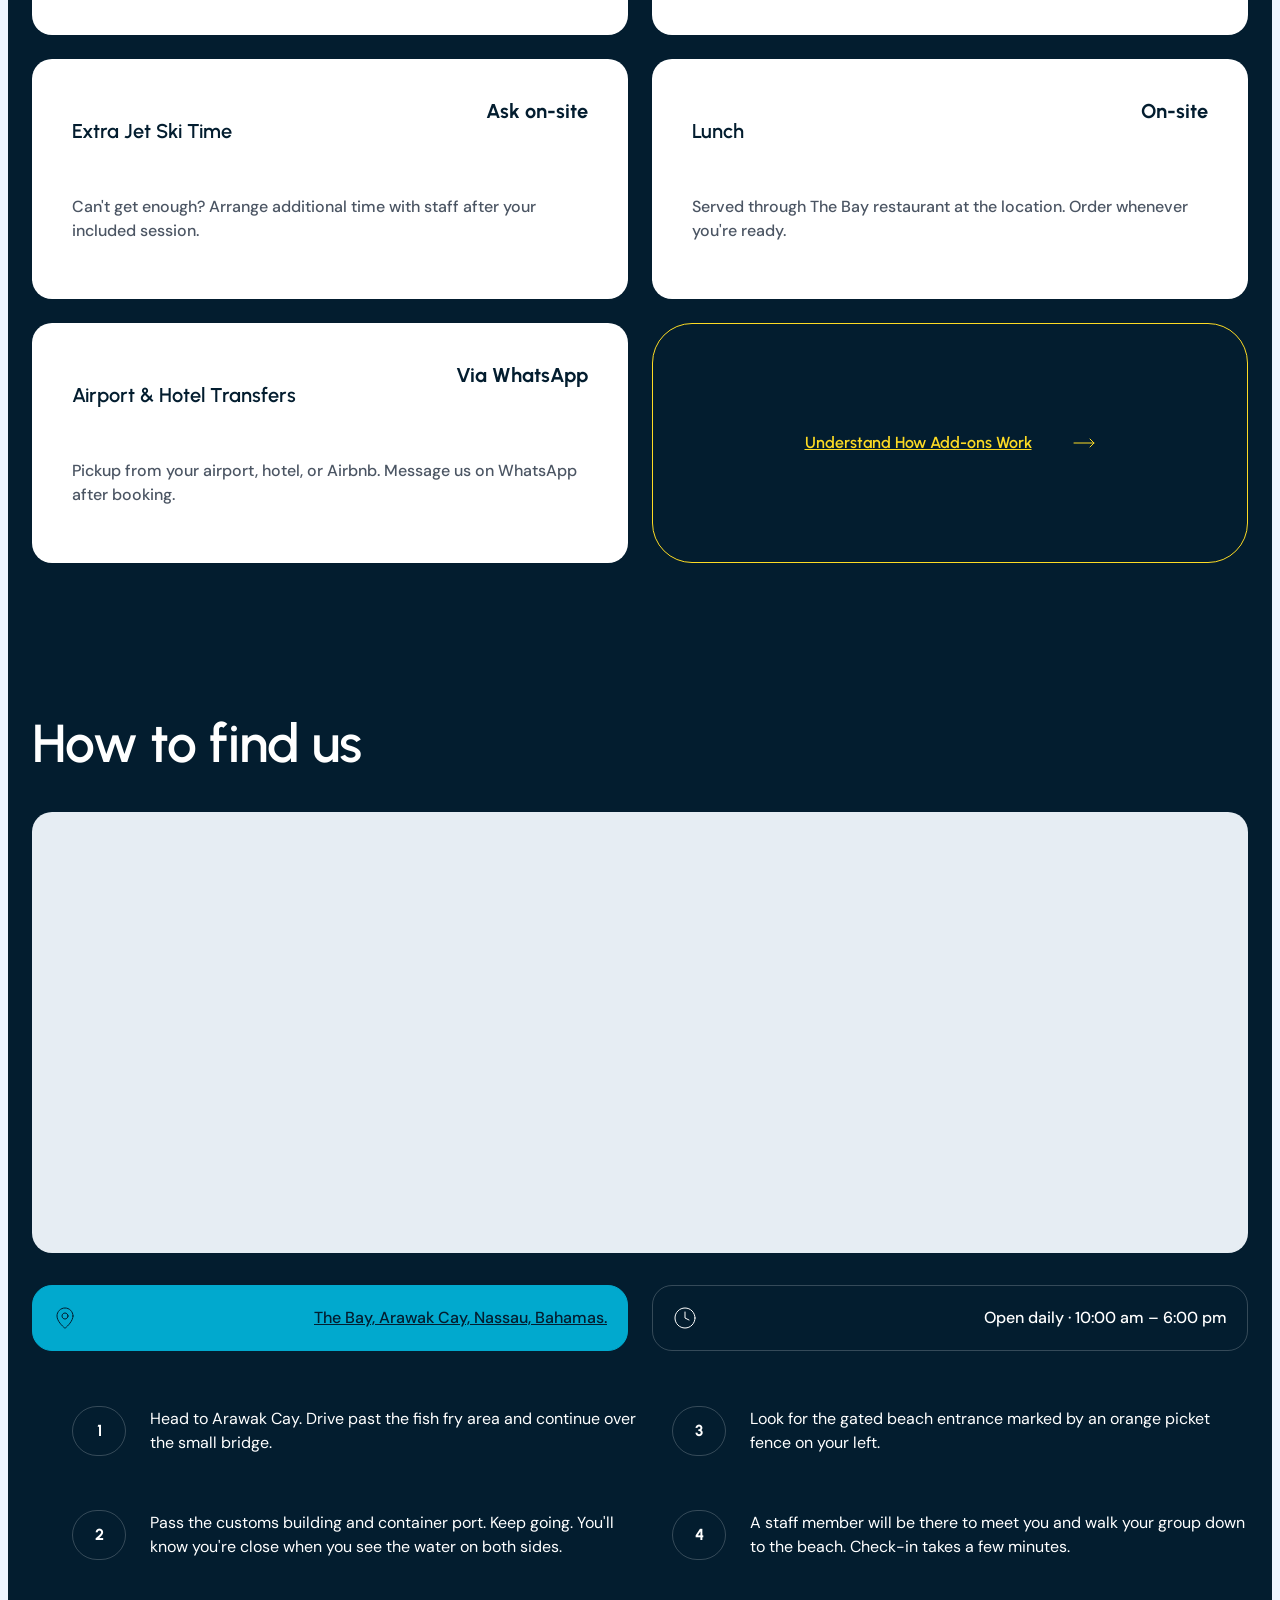
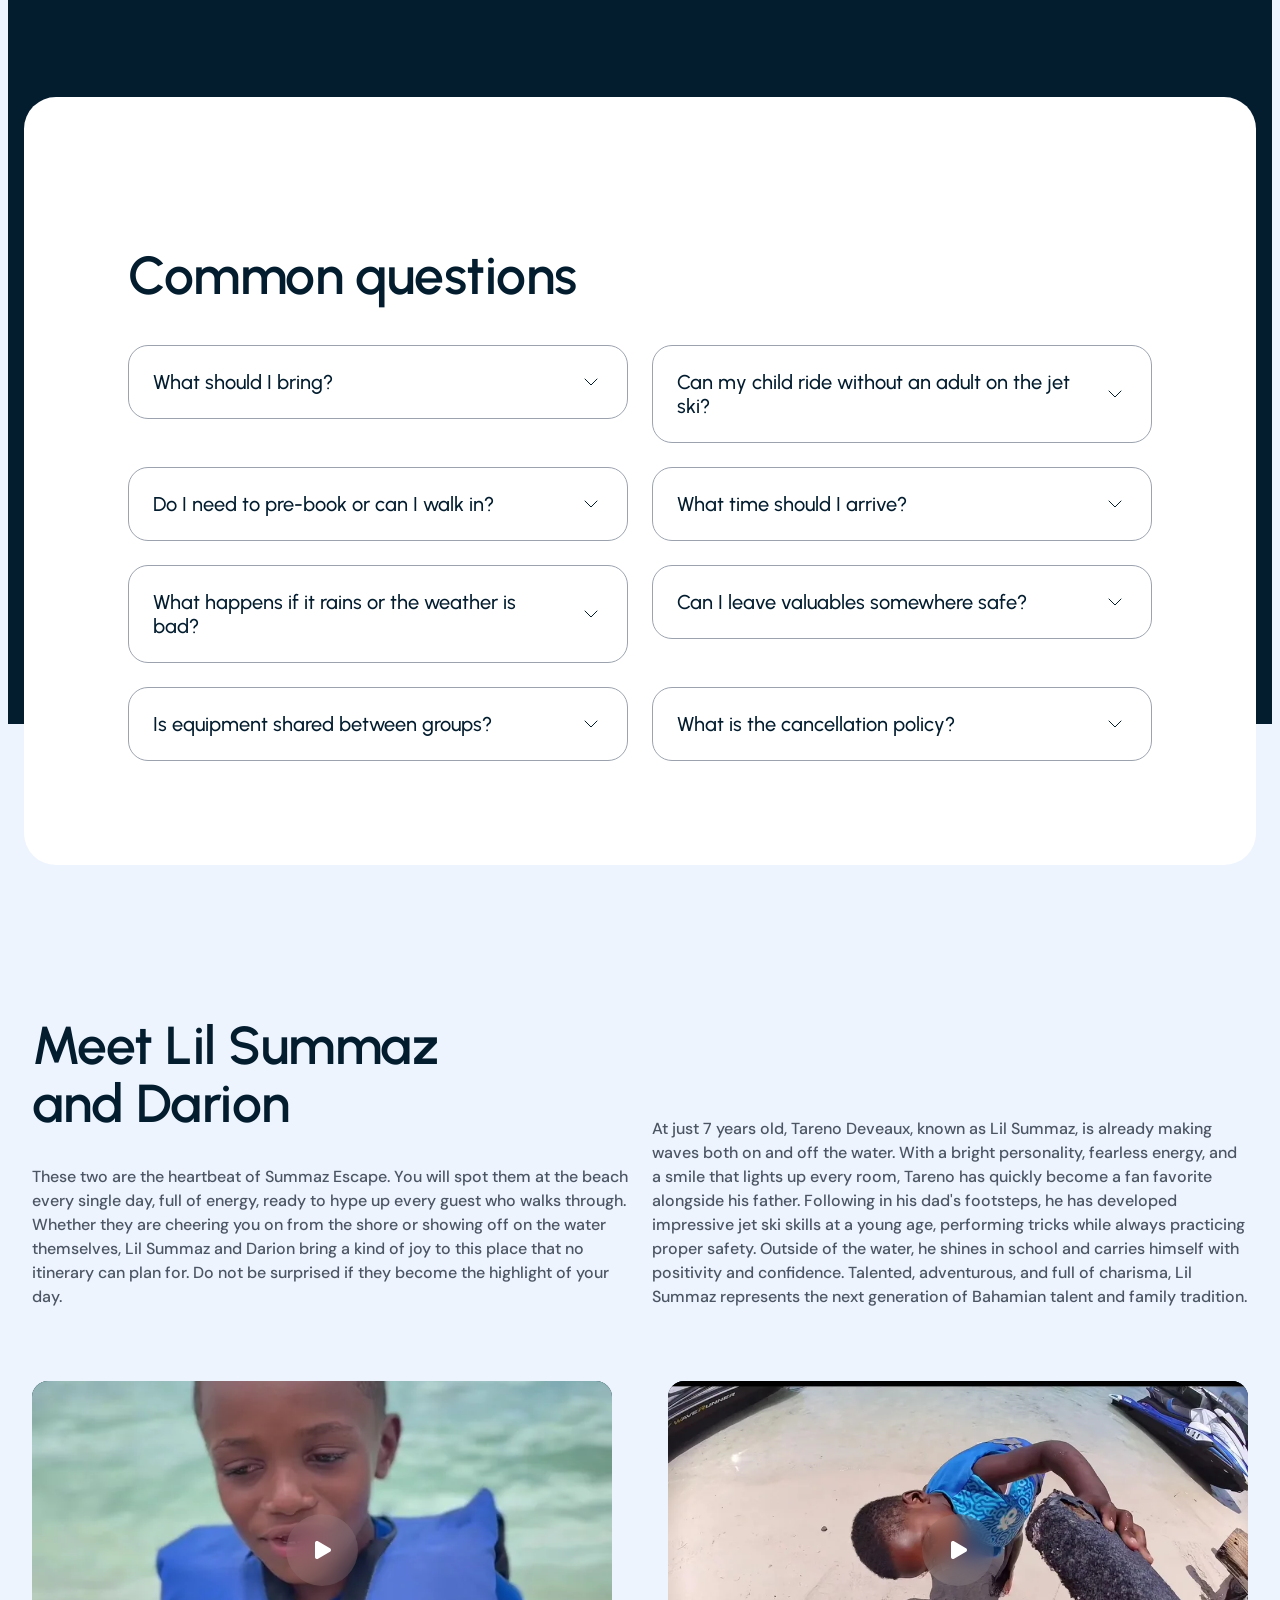
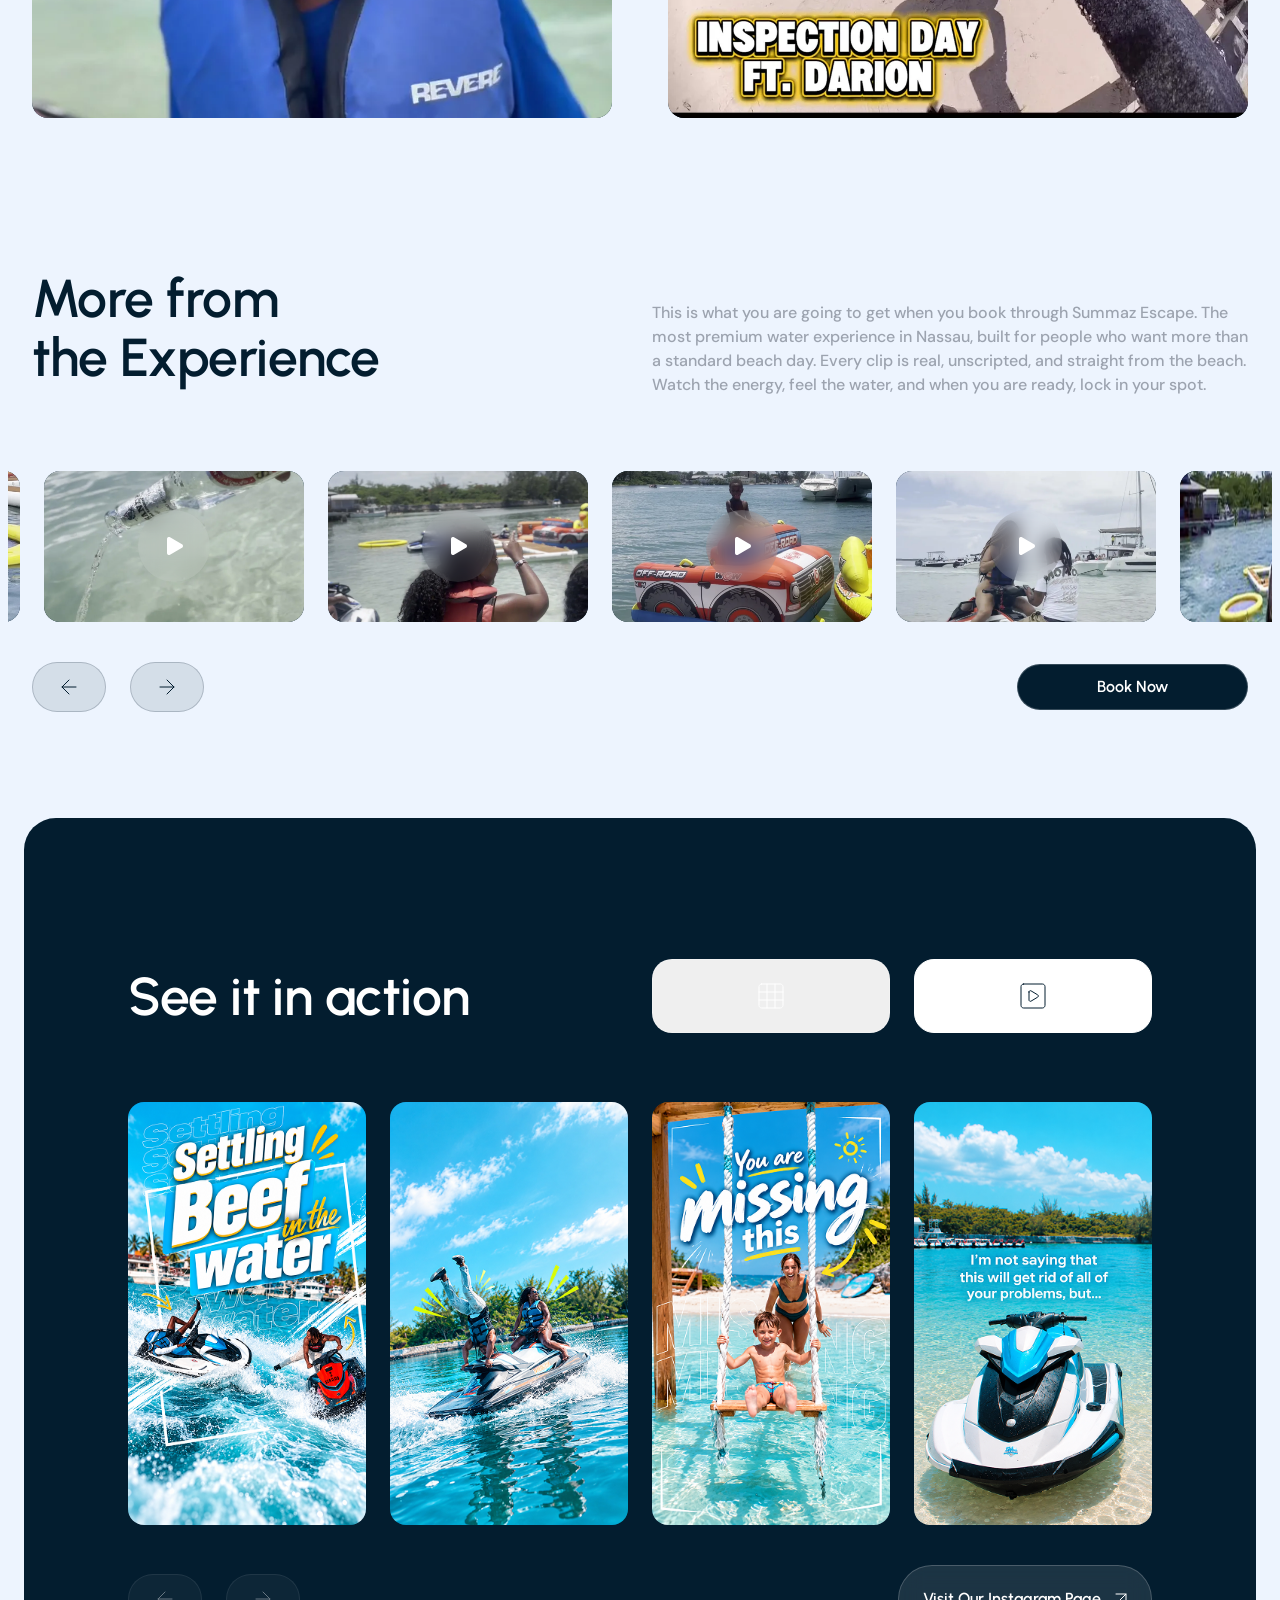
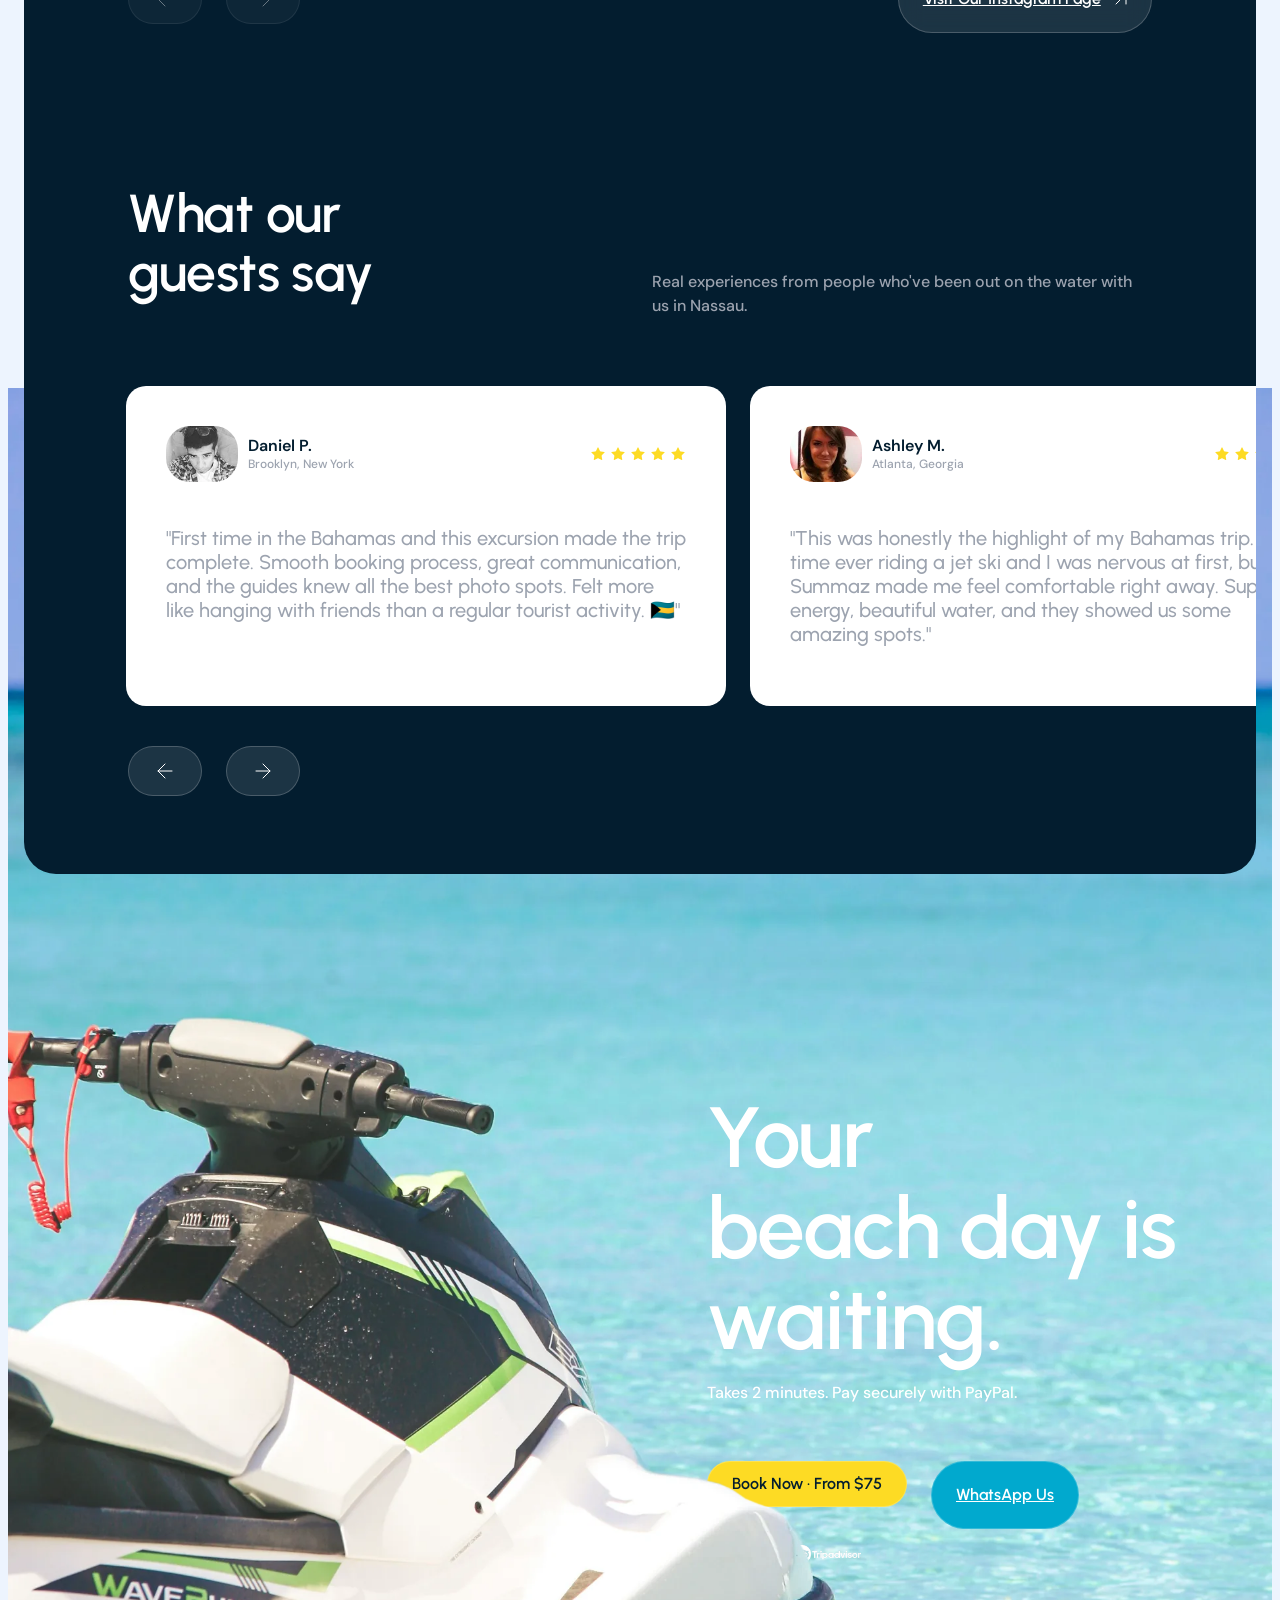
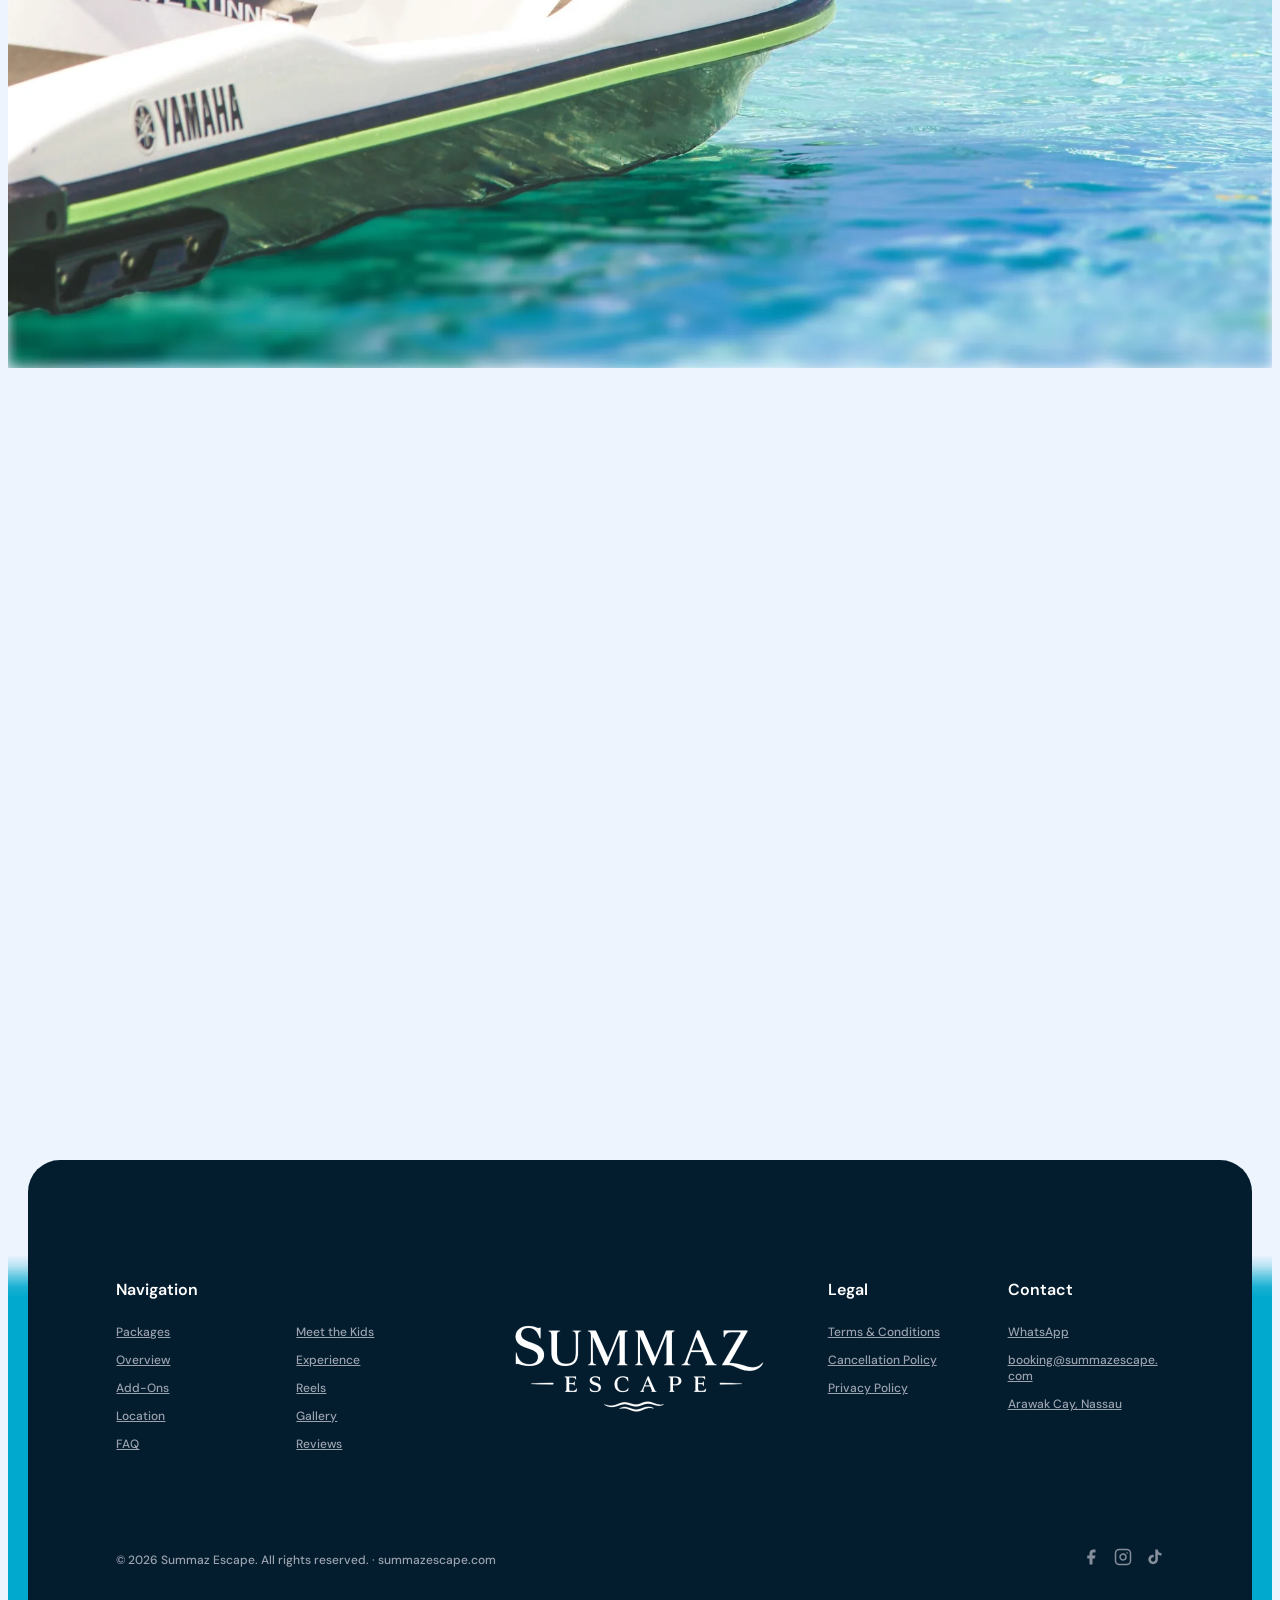
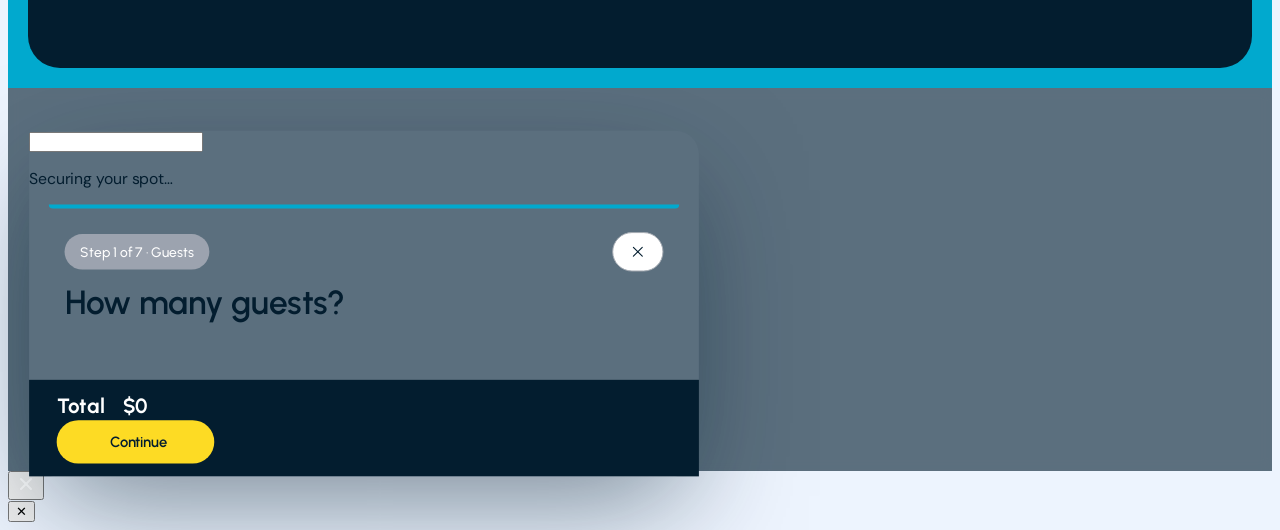
==== commit 7334f3b8: "Font changed + navbar colors rearranged" ====
--- a/index.html
+++ b/index.html
@@ -10,6 +10,7 @@
   <link rel="preconnect" href="https://fonts.googleapis.com">
   <link rel="preconnect" href="https://fonts.gstatic.com" crossorigin>
   <link href="https://fonts.googleapis.com/css2?family=DM+Sans:opsz,wght@9..40,400;9..40,500;9..40,600&family=Urbanist:wght@300;400;500;600;700;800;900&display=swap" rel="stylesheet">
+  <link rel="preload" href="/assets/fonts/VisbyCF-DemiBold.woff2" as="font" type="font/woff2" crossorigin>
   <link rel="stylesheet" href="/css/style.css">
   <link rel="stylesheet" href="/css/home.css">
   <link rel="stylesheet" href="/css/pkg-detail.css">
@@ -454,27 +455,27 @@
           </div>
           <div class="d-wrap-inner">
             <div class="d-track d-feed" id="beholdReelsTrack">
-              <a href="https://www.instagram.com/10summaz_adventures/" target="_blank" rel="noopener" class="d-feed__item"><img src="/assets/figma/Rectangle%2024.png" alt="Summaz Escape reel" loading="lazy"></a>
-              <a href="https://www.instagram.com/10summaz_adventures/" target="_blank" rel="noopener" class="d-feed__item"><img src="/assets/figma/Rectangle%2025.png" alt="Summaz Escape reel" loading="lazy"></a>
-              <a href="https://www.instagram.com/10summaz_adventures/" target="_blank" rel="noopener" class="d-feed__item"><img src="/assets/figma/Rectangle%2026.png" alt="Summaz Escape reel" loading="lazy"></a>
-              <a href="https://www.instagram.com/10summaz_adventures/" target="_blank" rel="noopener" class="d-feed__item"><img src="/assets/figma/Rectangle%2027.png" alt="Summaz Escape reel" loading="lazy"></a>
+              <a href="https://www.instagram.com/summaz_escape/" target="_blank" rel="noopener" class="d-feed__item"><img src="/assets/figma/Rectangle%2024.png" alt="Summaz Escape reel" loading="lazy"></a>
+              <a href="https://www.instagram.com/summaz_escape/" target="_blank" rel="noopener" class="d-feed__item"><img src="/assets/figma/Rectangle%2025.png" alt="Summaz Escape reel" loading="lazy"></a>
+              <a href="https://www.instagram.com/summaz_escape/" target="_blank" rel="noopener" class="d-feed__item"><img src="/assets/figma/Rectangle%2026.png" alt="Summaz Escape reel" loading="lazy"></a>
+              <a href="https://www.instagram.com/summaz_escape/" target="_blank" rel="noopener" class="d-feed__item"><img src="/assets/figma/Rectangle%2027.png" alt="Summaz Escape reel" loading="lazy"></a>
             </div>
             <div class="d-track d-feed" id="beholdGalleryGrid" hidden>
-              <a href="https://www.instagram.com/10summaz_adventures/" target="_blank" rel="noopener" class="d-feed__item"><img src="/assets/figma/Rectangle%2030.png" alt="Summaz Escape" loading="lazy"></a>
-              <a href="https://www.instagram.com/10summaz_adventures/" target="_blank" rel="noopener" class="d-feed__item"><img src="/assets/figma/Rectangle%2029.png" alt="Summaz Escape" loading="lazy"></a>
-              <a href="https://www.instagram.com/10summaz_adventures/" target="_blank" rel="noopener" class="d-feed__item"><img src="/assets/figma/Rectangle%2028.png" alt="Summaz Escape" loading="lazy"></a>
-              <a href="https://www.instagram.com/10summaz_adventures/" target="_blank" rel="noopener" class="d-feed__item"><img src="/assets/figma/Rectangle%2031.png" alt="Summaz Escape" loading="lazy"></a>
-              <a href="https://www.instagram.com/10summaz_adventures/" target="_blank" rel="noopener" class="d-feed__item"><img src="/assets/figma/Rectangle%2032.png" alt="Summaz Escape" loading="lazy"></a>
-              <a href="https://www.instagram.com/10summaz_adventures/" target="_blank" rel="noopener" class="d-feed__item"><img src="/assets/figma/Rectangle%2033.png" alt="Summaz Escape" loading="lazy"></a>
-              <a href="https://www.instagram.com/10summaz_adventures/" target="_blank" rel="noopener" class="d-feed__item"><img src="/assets/figma/Rectangle%2034.png" alt="Summaz Escape" loading="lazy"></a>
-              <a href="https://www.instagram.com/10summaz_adventures/" target="_blank" rel="noopener" class="d-feed__item"><img src="/assets/figma/Rectangle%2031%20(1).png" alt="Summaz Escape" loading="lazy"></a>
+              <a href="https://www.instagram.com/summaz_escape/" target="_blank" rel="noopener" class="d-feed__item"><img src="/assets/figma/Rectangle%2030.png" alt="Summaz Escape" loading="lazy"></a>
+              <a href="https://www.instagram.com/summaz_escape/" target="_blank" rel="noopener" class="d-feed__item"><img src="/assets/figma/Rectangle%2029.png" alt="Summaz Escape" loading="lazy"></a>
+              <a href="https://www.instagram.com/summaz_escape/" target="_blank" rel="noopener" class="d-feed__item"><img src="/assets/figma/Rectangle%2028.png" alt="Summaz Escape" loading="lazy"></a>
+              <a href="https://www.instagram.com/summaz_escape/" target="_blank" rel="noopener" class="d-feed__item"><img src="/assets/figma/Rectangle%2031.png" alt="Summaz Escape" loading="lazy"></a>
+              <a href="https://www.instagram.com/summaz_escape/" target="_blank" rel="noopener" class="d-feed__item"><img src="/assets/figma/Rectangle%2032.png" alt="Summaz Escape" loading="lazy"></a>
+              <a href="https://www.instagram.com/summaz_escape/" target="_blank" rel="noopener" class="d-feed__item"><img src="/assets/figma/Rectangle%2033.png" alt="Summaz Escape" loading="lazy"></a>
+              <a href="https://www.instagram.com/summaz_escape/" target="_blank" rel="noopener" class="d-feed__item"><img src="/assets/figma/Rectangle%2034.png" alt="Summaz Escape" loading="lazy"></a>
+              <a href="https://www.instagram.com/summaz_escape/" target="_blank" rel="noopener" class="d-feed__item"><img src="/assets/figma/Rectangle%2031%20(1).png" alt="Summaz Escape" loading="lazy"></a>
             </div>
             <div class="d-row">
               <div class="d-arrows">
                 <button class="d-arrow" data-carousel-prev="feed" aria-label="Previous"><img src="/assets/figma/icon-arrow-left.svg" width="24" height="24" alt=""></button>
                 <button class="d-arrow" data-carousel-next="feed" aria-label="Next"><img src="/assets/figma/icon-arrow-right.svg" width="24" height="24" alt=""></button>
               </div>
-              <a href="https://www.instagram.com/10summaz_adventures/" target="_blank" rel="noopener" class="d-btn d-btn--glass d-btn--icon">
+              <a href="https://www.instagram.com/summaz_escape/" target="_blank" rel="noopener" class="d-btn d-btn--glass d-btn--icon">
                 Visit Our Instagram Page
                 <img src="/assets/figma/icon-arrow-up-right.svg" width="24" height="24" alt="">
               </a>
@@ -610,9 +611,9 @@
         <div class="d-footer__bottom">
           <span>&copy; 2026 Summaz Escape. All rights reserved. · summazescape.com</span>
           <div class="d-footer__socials">
-            <a href="https://www.facebook.com" target="_blank" rel="noopener" aria-label="Facebook"><img src="/assets/figma/icon-facebook.svg" width="18" height="18" alt=""></a>
-            <a href="https://www.instagram.com/10summaz_adventures/" target="_blank" rel="noopener" aria-label="Instagram"><img src="/assets/figma/icon-instagram.svg" width="18" height="18" alt=""></a>
-            <a href="https://www.tiktok.com" target="_blank" rel="noopener" aria-label="TikTok"><img src="/assets/figma/icon-tiktok.svg" width="18" height="18" alt=""></a>
+            <a href="https://www.facebook.com/share/1Dr89qNhrU/" target="_blank" rel="noopener" aria-label="Facebook"><img src="/assets/figma/icon-facebook.svg" width="18" height="18" alt=""></a>
+            <a href="https://www.instagram.com/summaz_escape/" target="_blank" rel="noopener" aria-label="Instagram"><img src="/assets/figma/icon-instagram.svg" width="18" height="18" alt=""></a>
+            <a href="https://www.tiktok.com/@10summaz5" target="_blank" rel="noopener" aria-label="TikTok"><img src="/assets/figma/icon-tiktok.svg" width="18" height="18" alt=""></a>
           </div>
         </div>
       </div>
--- a/css/home.css
+++ b/css/home.css
@@ -5,6 +5,10 @@
    ============================================================ */
 
 /* ── 1. Tokens ────────────────────────────────────────────── */
+@font-face { font-family: 'Visby CF'; font-weight: 500; font-style: normal; font-display: swap; src: url('/assets/fonts/VisbyCF-Medium.woff2') format('woff2'); }
+@font-face { font-family: 'Visby CF'; font-weight: 600; font-style: normal; font-display: swap; src: url('/assets/fonts/VisbyCF-DemiBold.woff2') format('woff2'); }
+@font-face { font-family: 'Visby CF'; font-weight: 700; font-style: normal; font-display: swap; src: url('/assets/fonts/VisbyCF-Bold.woff2') format('woff2'); }
+
 :root {
   --d-navy:   #031D2F;
   --d-sea:    #01A9CE;
@@ -15,7 +19,7 @@
   --d-glass:        rgba(255,255,255,.1);
   --d-glass-border: rgba(255,255,255,.2);
 
-  /* Visby CF is the design face; Urbanist is the closest free fallback */
+  /* Visby CF is the design face; Urbanist only shows if it fails to load */
   --d-display: 'Visby CF', 'Visby', 'Urbanist', system-ui, sans-serif;
   --d-text:    'DM Sans', system-ui, sans-serif;
 
@@ -147,28 +151,10 @@
   position: relative;
   background: rgba(3,29,47,.1);
   /* Liquid glass. main.js adds edge refraction on Chromium browsers; everywhere
-     else this light frost and the rim below still read as glass */
+     else this light frost still reads as glass */
   backdrop-filter: blur(2px) saturate(1.25);
   -webkit-backdrop-filter: blur(2px) saturate(1.25);
-  box-shadow:
-    inset 0 0 14px rgba(255,255,255,.14),
-    0 10px 28px -14px rgba(3,29,47,.35);
   transition: background-color .25s ease;
-}
-/* Rim light: brightest where the glass catches light at opposite corners */
-.d-nav__pill::before {
-  content: '';
-  position: absolute;
-  inset: 0;
-  padding: 1px;
-  border-radius: inherit;
-  background: linear-gradient(135deg,
-    rgba(255,255,255,.7) 0%, rgba(255,255,255,.18) 28%,
-    rgba(255,255,255,.12) 70%, rgba(255,255,255,.55) 100%);
-  -webkit-mask: linear-gradient(#000 0 0) content-box, linear-gradient(#000 0 0);
-  -webkit-mask-composite: xor;
-  mask: linear-gradient(#000 0 0) content-box exclude, linear-gradient(#000 0 0);
-  pointer-events: none;
 }
 /* style.css paints .nav--solid yellow; the pill handles its own background */
 .d-nav.nav--solid, .d-nav.nav--transparent { background: none; box-shadow: none; }
@@ -181,7 +167,7 @@
   justify-self: start;
   color: #fff;
   font-family: var(--d-display);
-  font-weight: 600;
+  font-weight: 500;
   font-size: 16px;
   line-height: 20px;
 }
@@ -192,8 +178,10 @@
 .d-nav__book {
   justify-self: end;
   padding: 10px 18px 10px 24px;
-  background: rgba(255,255,255,.08);
-  box-shadow: inset 0 0 0 1px rgba(255,255,255,.24), inset 0 0 10px rgba(255,255,255,.08);
+  /* Inside the pill's backdrop-filter, a second one only re-samples the pill's
+     tint and turns the button darker than the bar instead of whiter */
+  backdrop-filter: none;
+  -webkit-backdrop-filter: none;
 }
 
 .d-nav__menu-panel {
@@ -636,7 +624,7 @@
   align-items: stretch;
 }
 /* Set by the auto-slide in main.js: snapping would fight the continuous motion */
-.d-reviews__track[data-loop] { scroll-snap-type: none; scroll-behavior: auto; }
+.d-track[data-loop] { scroll-snap-type: none; scroll-behavior: auto; }
 .d-review {
   display: flex;
   flex-direction: column;
@@ -711,11 +699,20 @@
 
 /* ── 15. Footer ───────────────────────────────────────────── */
 .d-footer {
+  --f-overlap: 10.78vw;      /* overlaps the CTA image by 207px at 1920 */
+  --f-fade: 3.38vw;          /* 65px at 1920 */
   position: relative;
   z-index: 2;
-  margin-top: -10.78vw;      /* overlaps the CTA image by 207px at 1920 */
+  margin-top: calc(var(--f-overlap) * -1);
   padding: 0 20px 20px;
-  background: linear-gradient(to bottom, transparent 8.18vw, var(--d-sea) 8.18vw);
+  /* The photo melts into the sea strip with no visible edge, reaching solid
+     colour exactly where the photo ends. Eased stops are measured from the design. */
+  background: linear-gradient(to bottom,
+    transparent calc(var(--f-overlap) - var(--f-fade)),
+    rgba(1,169,206,.21) calc(var(--f-overlap) - var(--f-fade) * .75),
+    rgba(1,169,206,.58) calc(var(--f-overlap) - var(--f-fade) * .5),
+    rgba(1,169,206,.9) calc(var(--f-overlap) - var(--f-fade) * .25),
+    var(--d-sea) var(--f-overlap));
 }
 .d-footer__card {
   background: var(--d-navy);
@@ -835,7 +832,7 @@
 .d-fab {
   position: fixed;
   left: 50%;
-  bottom: calc(12px + env(safe-area-inset-bottom));
+  bottom: calc(25px + env(safe-area-inset-bottom));
   z-index: 150; /* under the nav menu and the booking modal */
   padding: 12px; /* the glass ring around the button */
   border-radius: 999px;
@@ -892,7 +889,7 @@
   }
   .d-cta .d-hero__sub, .d-cta .d-listed { text-shadow: 0 1px 8px rgba(3,29,47,.35); }
   .d-cta__content { margin: 0 auto; width: calc(100% - 48px); }
-  .d-footer { margin-top: -120px; background: linear-gradient(to bottom, transparent 90px, var(--d-sea) 90px); }
+  .d-footer { --f-overlap: 120px; --f-fade: 60px; }
 }
 
 @media (max-width: 768px) {
@@ -1087,9 +1084,9 @@
 
   /* Footer: navy card on the sea strip */
   .d-footer {
-    margin-top: -159px;
+    --f-overlap: 159px;
+    --f-fade: 65px;
     padding: 0 8px 8px;
-    background: linear-gradient(to bottom, transparent 94px, var(--d-sea) 94px);
   }
   .d-footer__card { padding: 80px 32px 32px; border-radius: 20px; }
   .d-footer__top { grid-template-columns: 1fr 1fr; column-gap: 24px; row-gap: 48px; }
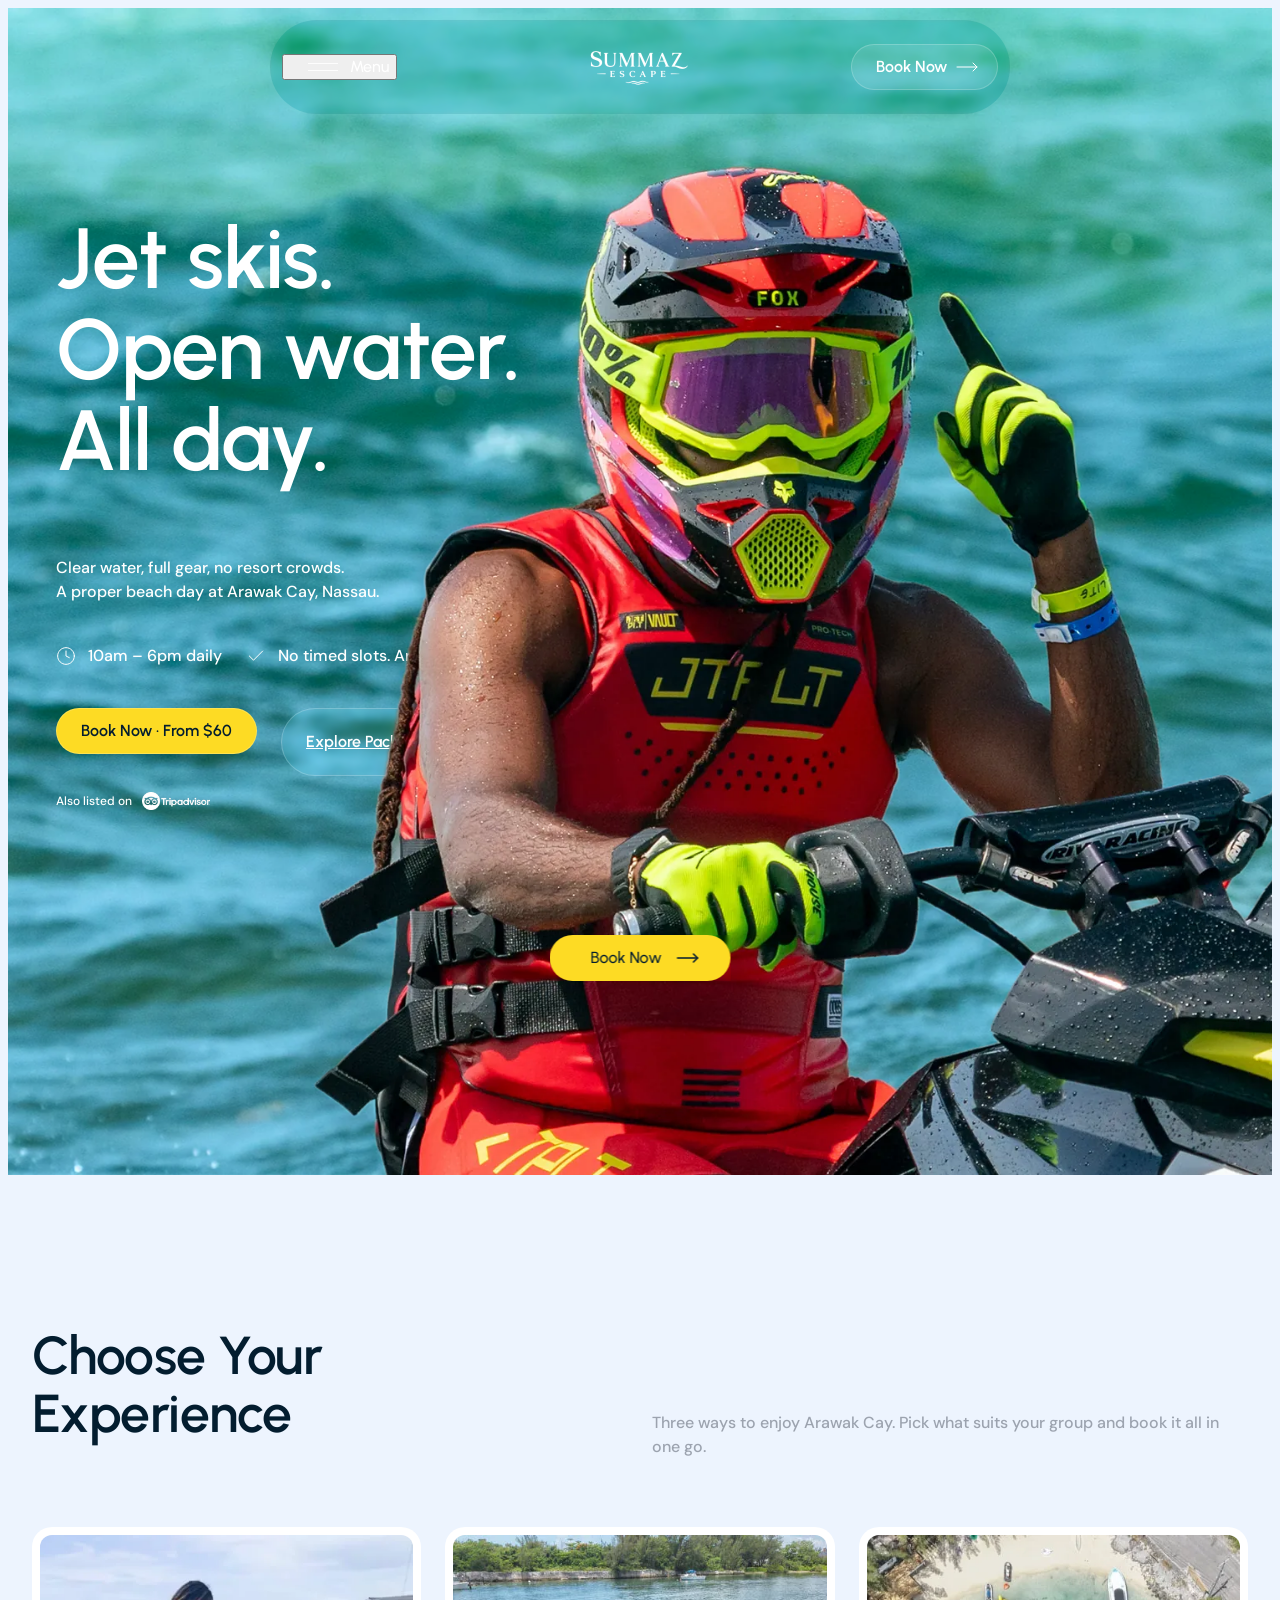
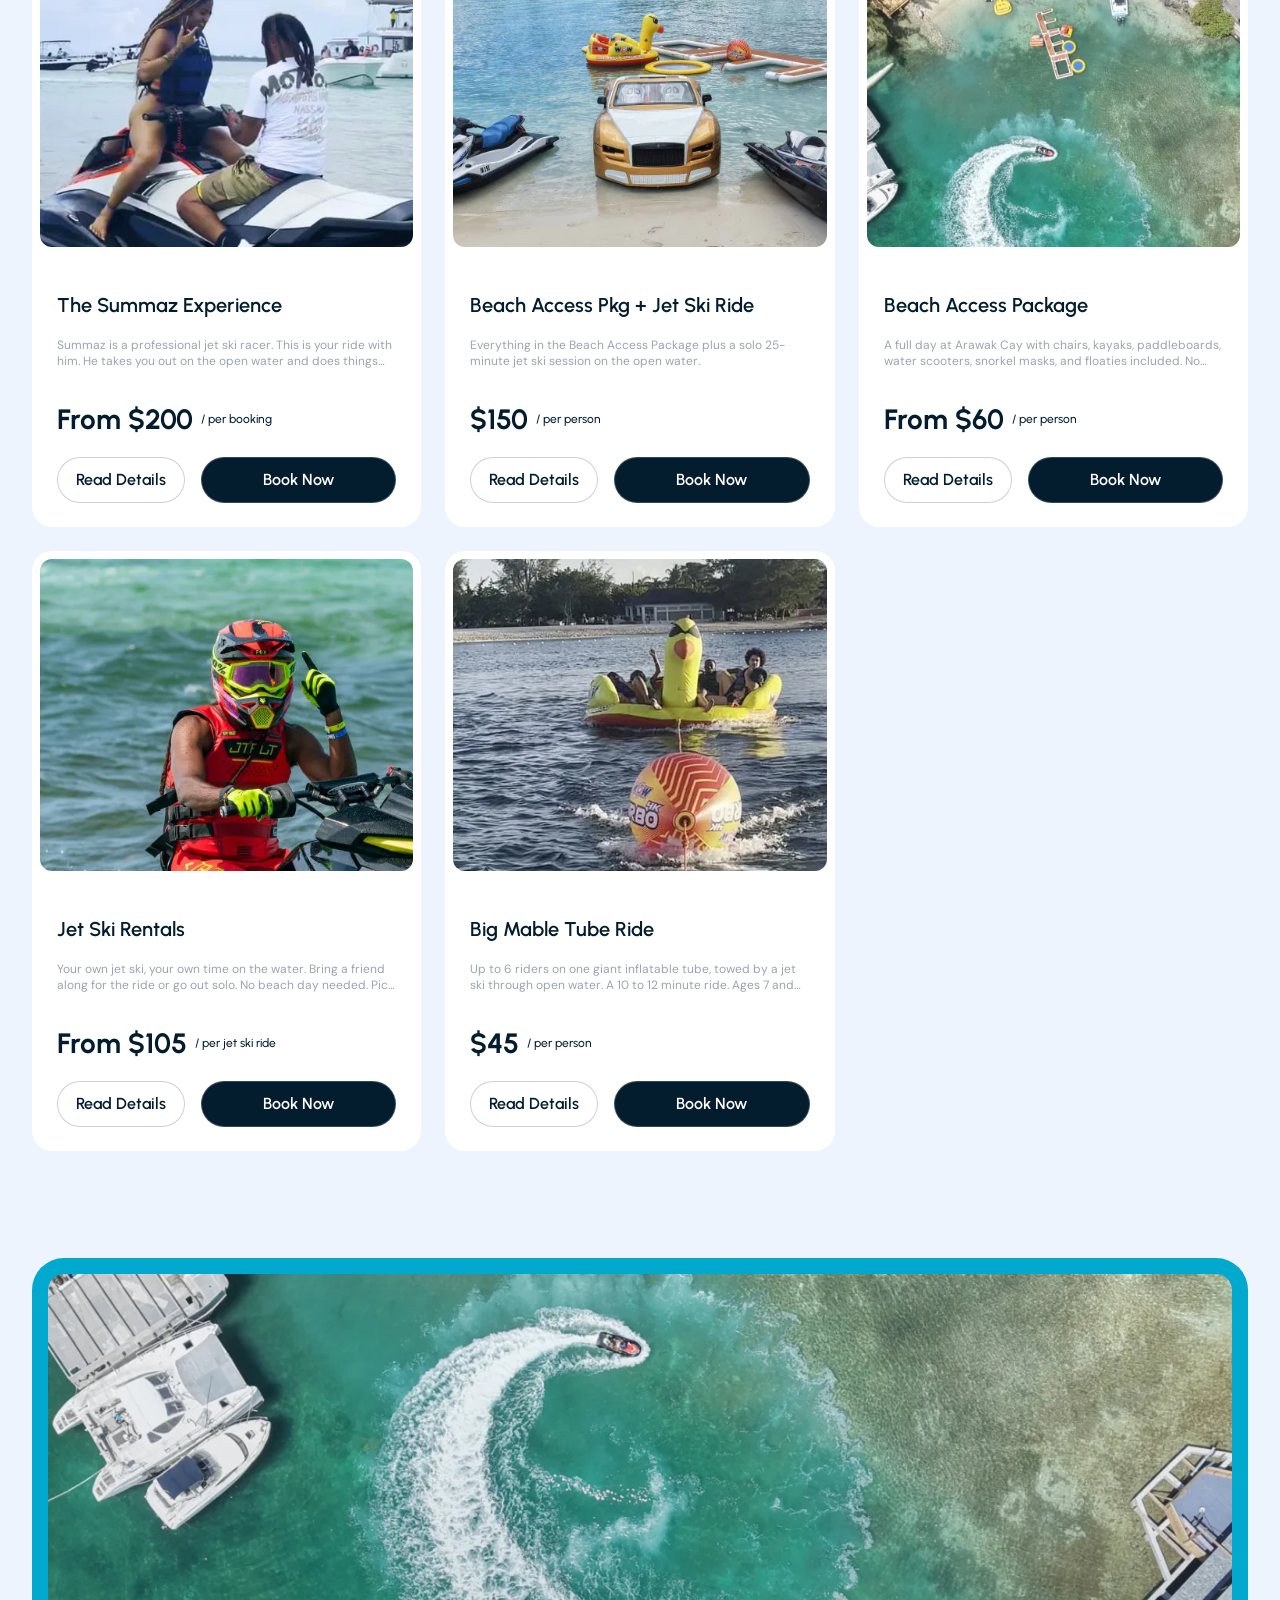
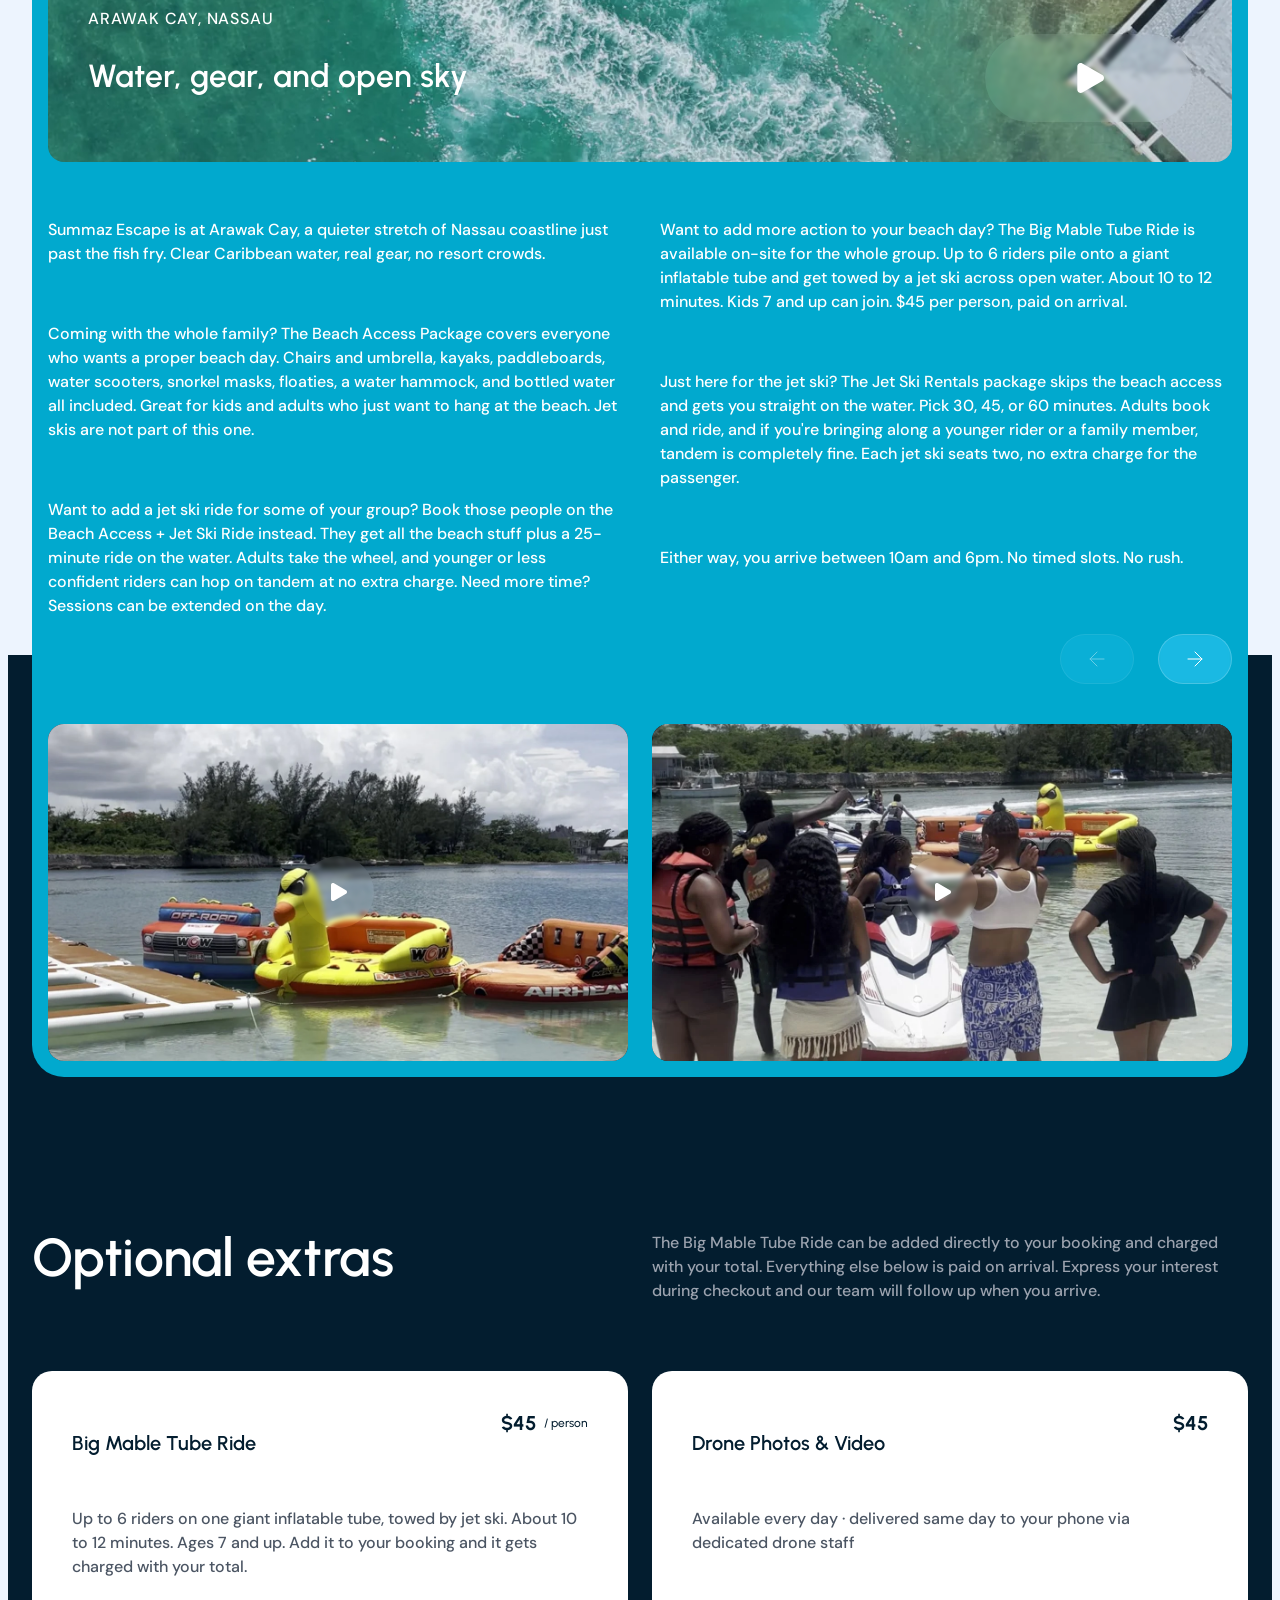
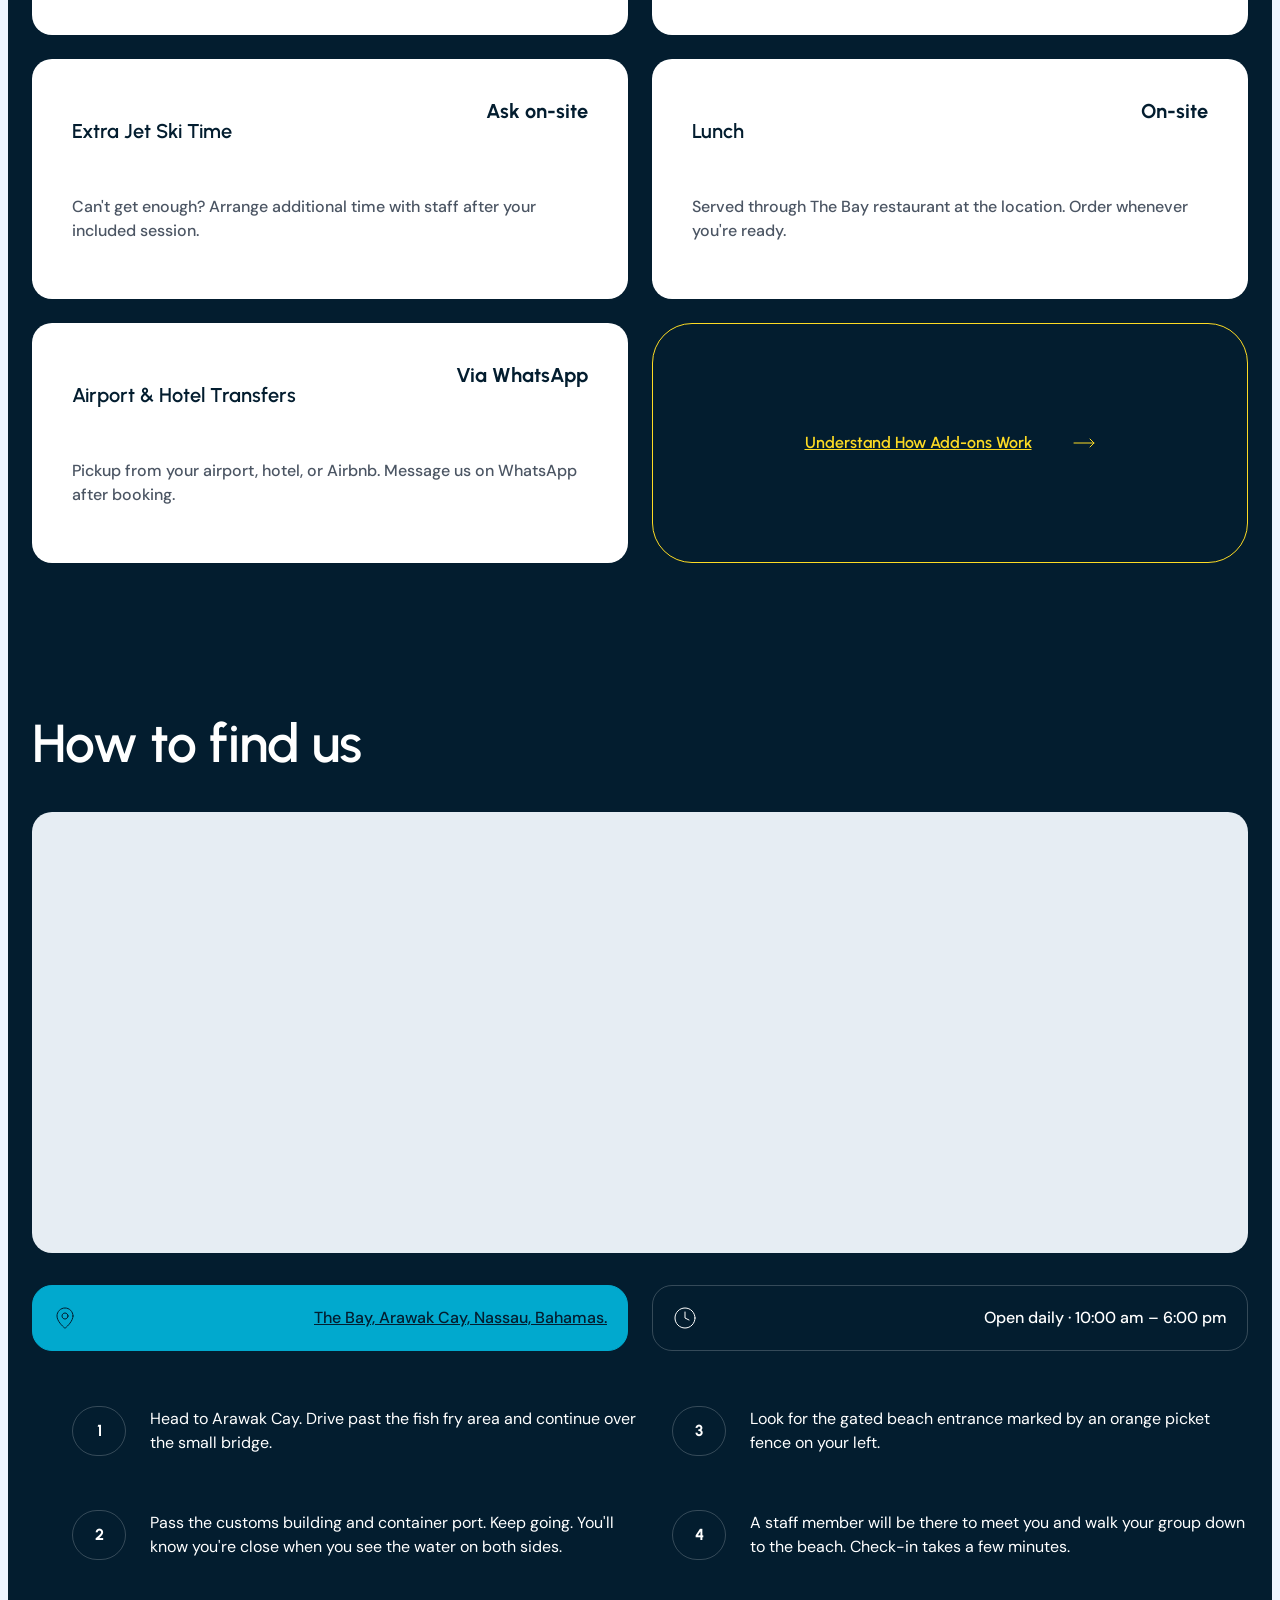
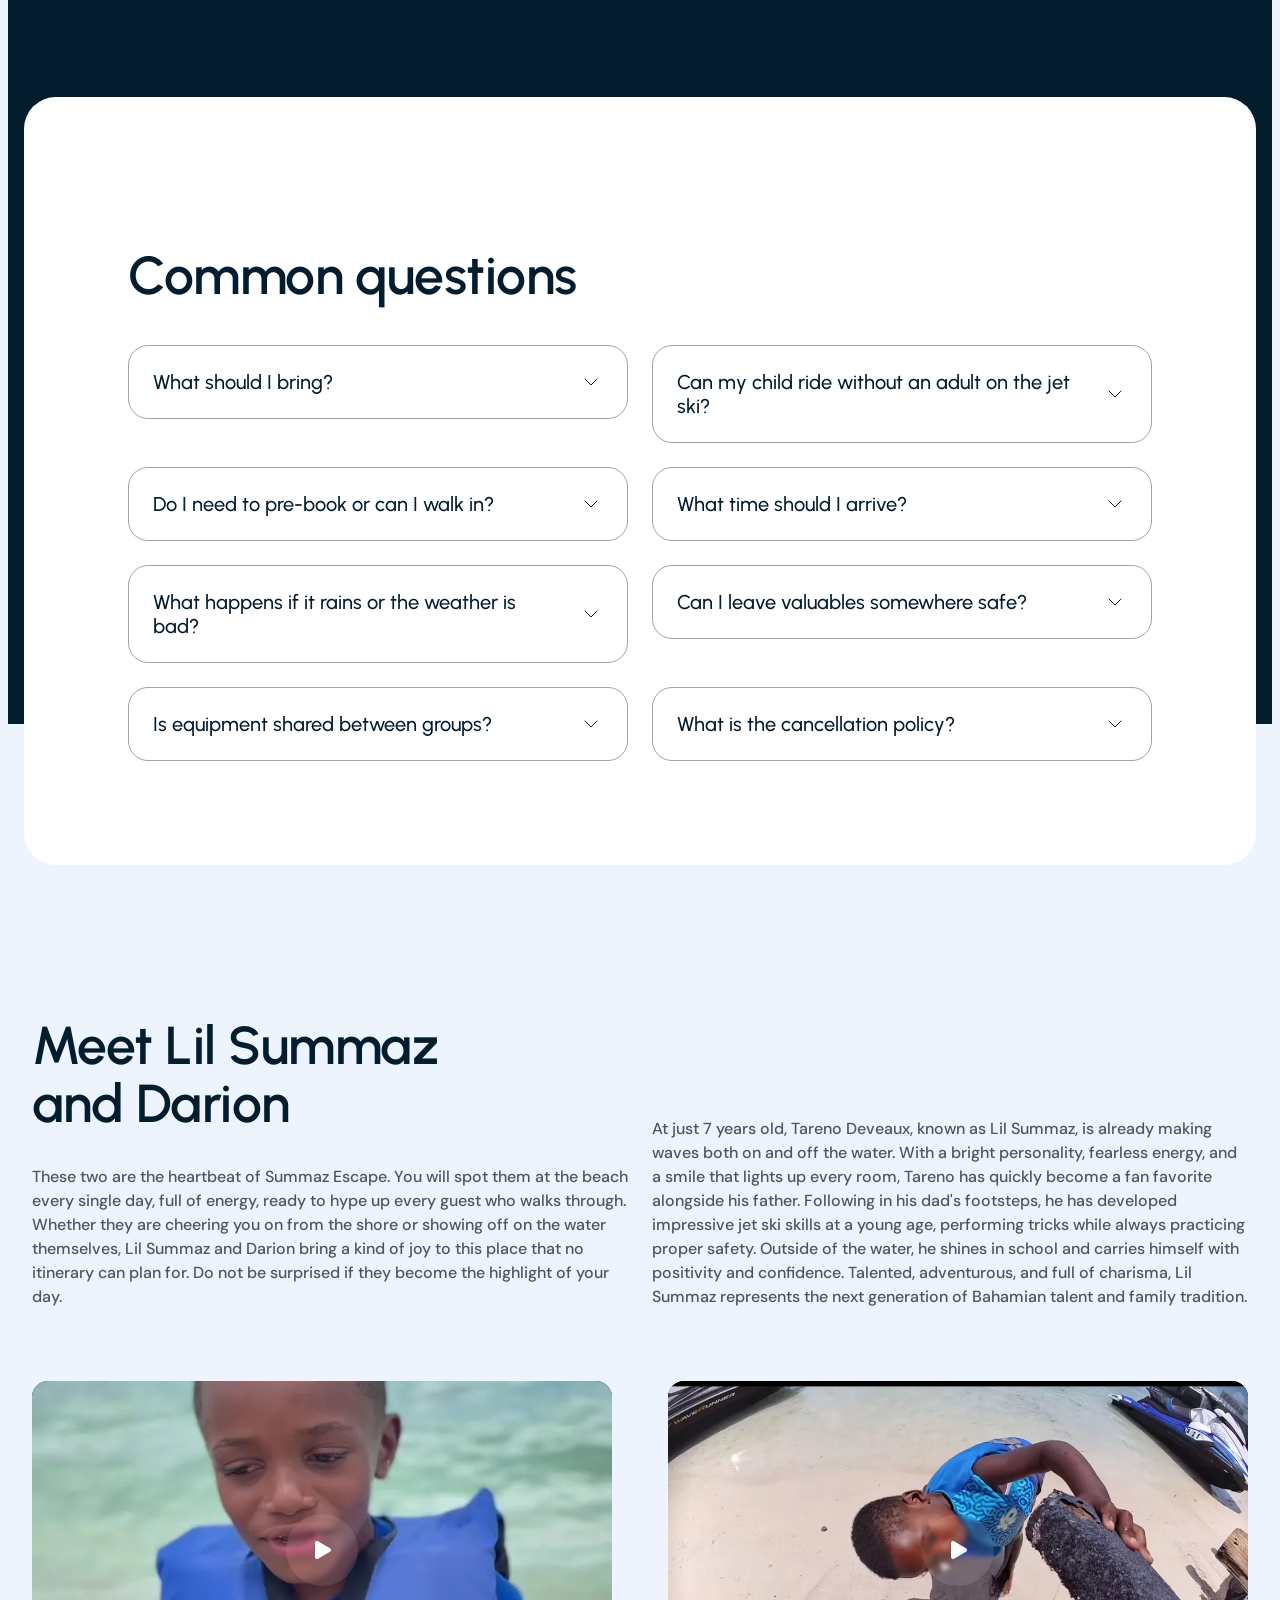
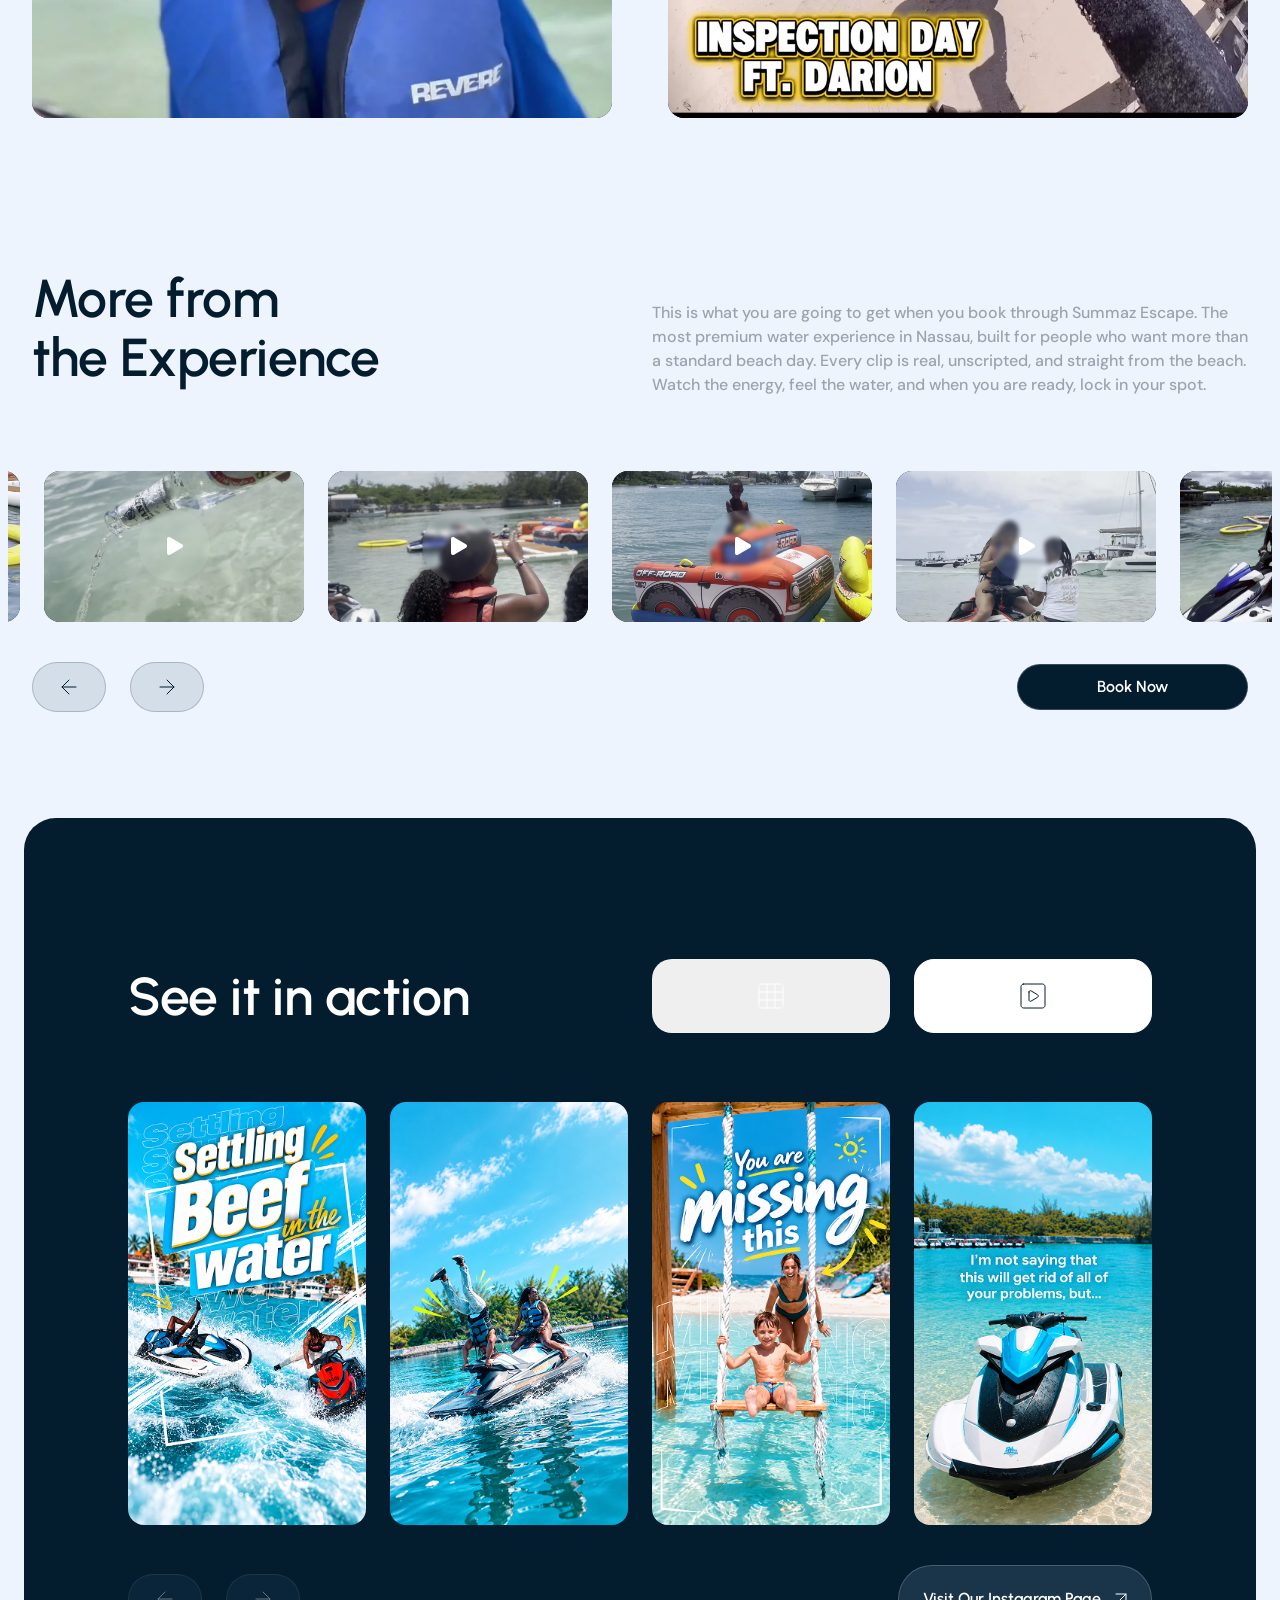
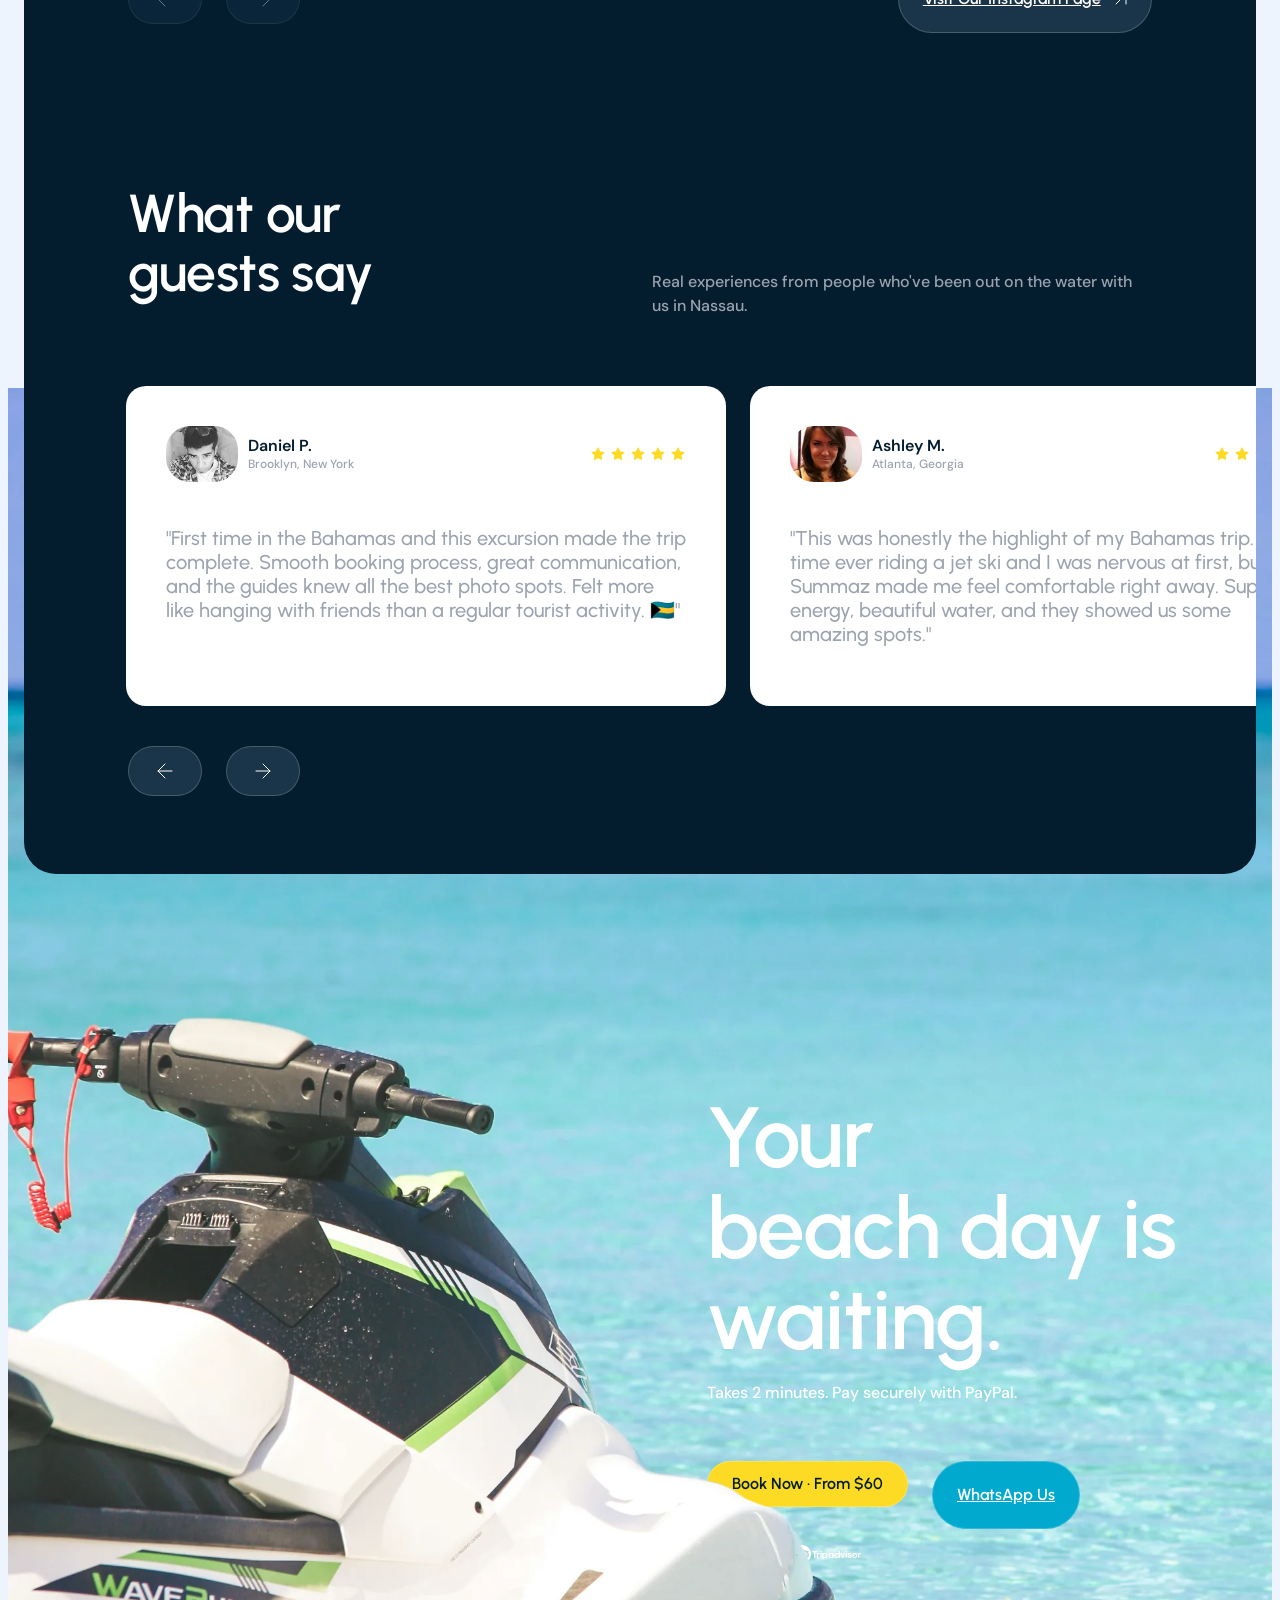
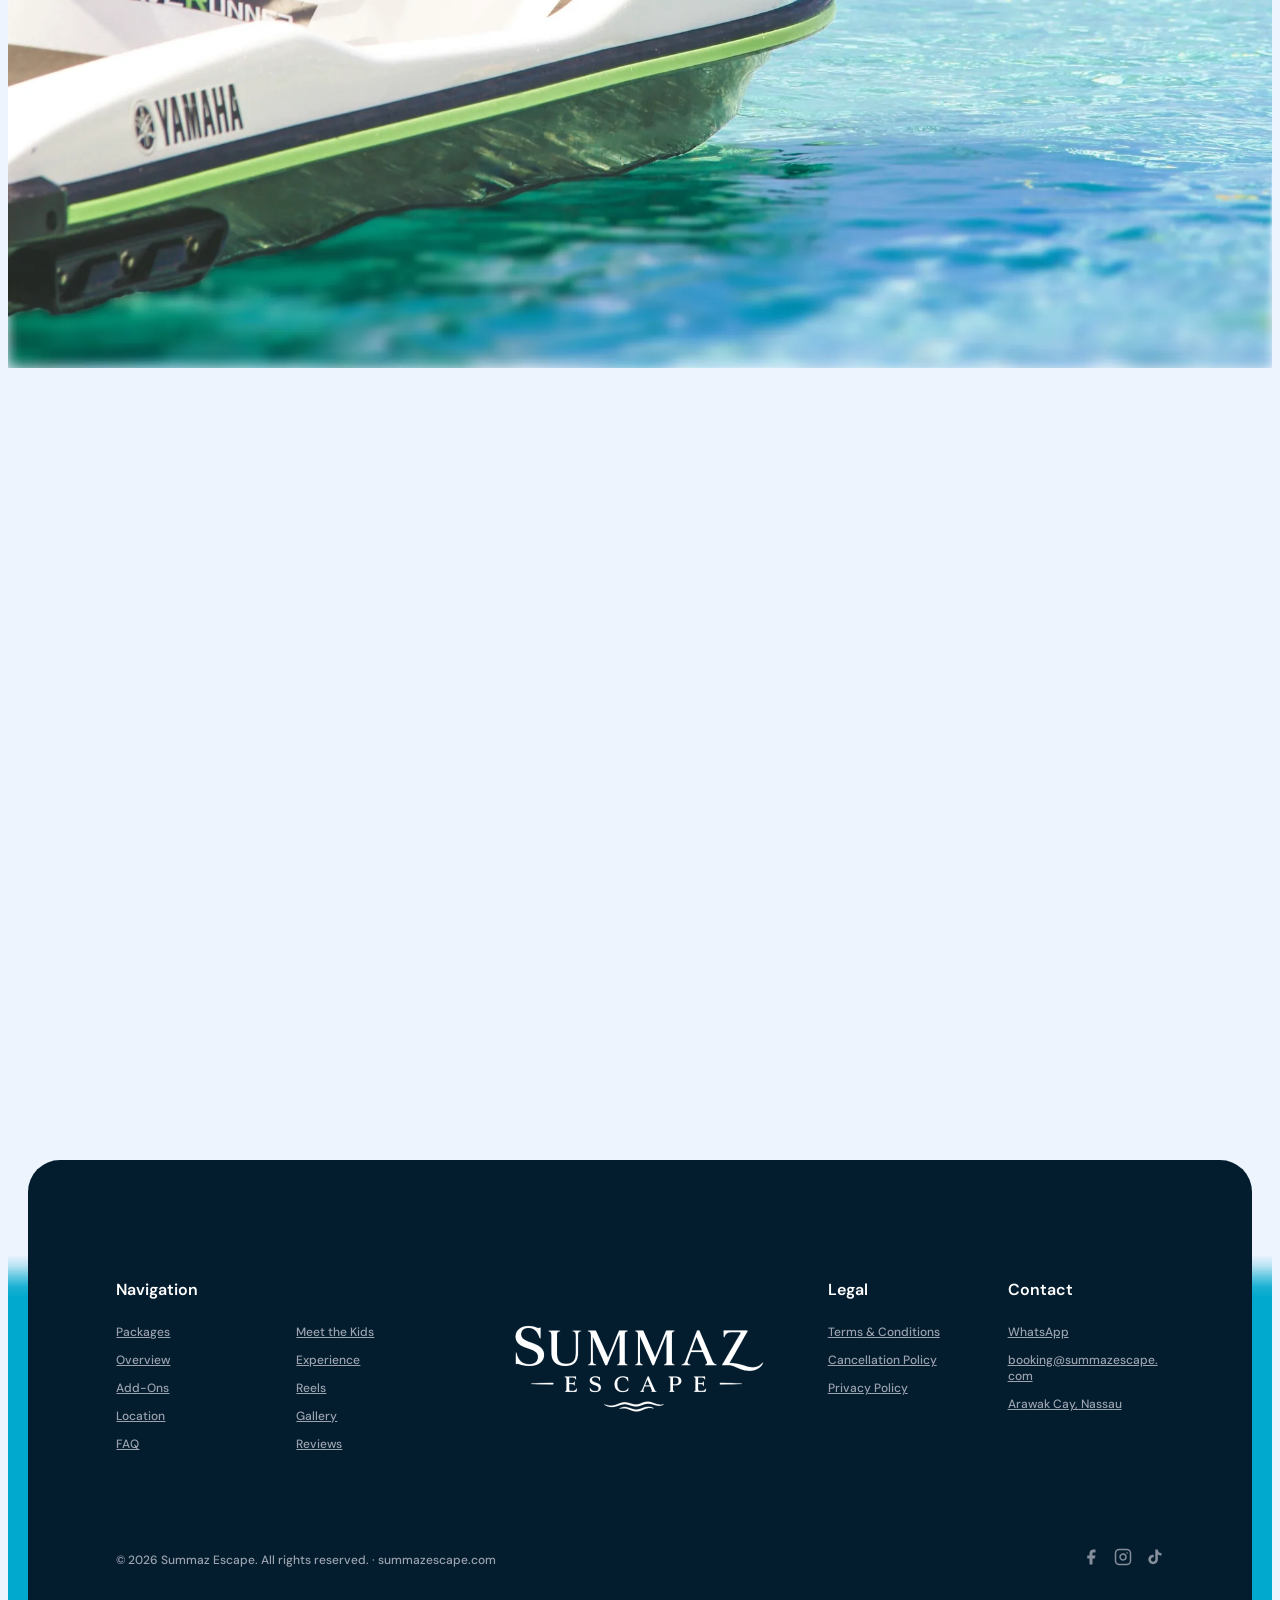
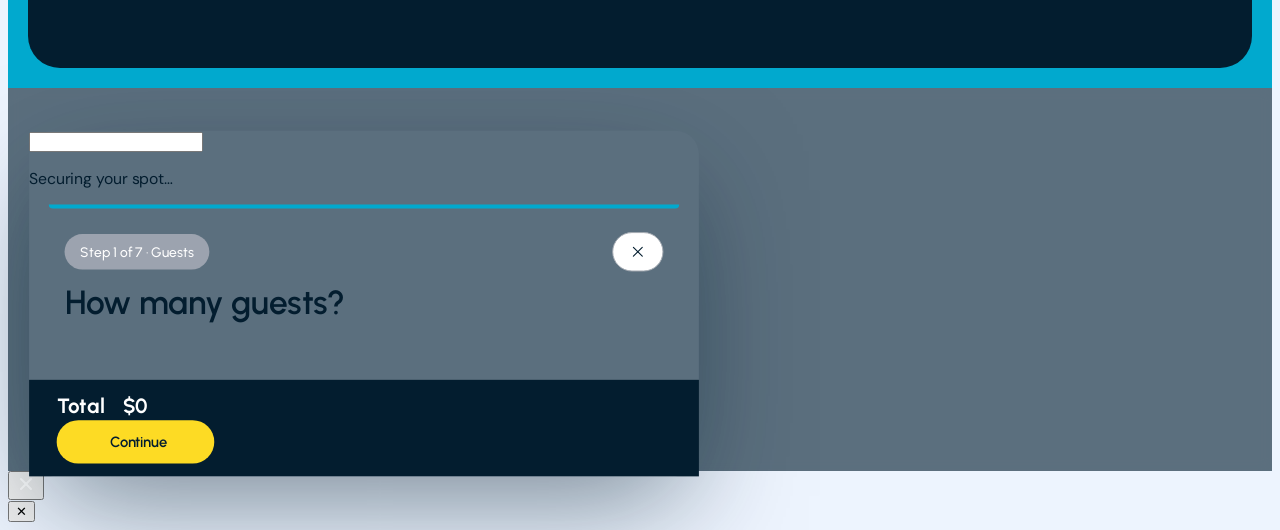
==== commit fa02b0d7: "Book Now button typo changed" ====
--- a/index.html
+++ b/index.html
@@ -65,7 +65,7 @@
       </div>
       <div class="d-actions">
         <div class="d-actions__row">
-          <button class="d-btn d-btn--yellow" onclick="openBooking()">Book Now · From $75</button>
+          <button class="d-btn d-btn--yellow" onclick="openBooking()">Book Now · From $60</button>
           <a href="#packages" class="d-btn d-btn--glass">Explore Packages</a>
         </div>
         <div class="d-listed">
@@ -556,7 +556,7 @@
         <p class="d-hero__sub">Takes 2 minutes. Pay securely with PayPal.</p>
         <div class="d-actions">
           <div class="d-actions__row">
-            <button class="d-btn d-btn--yellow" onclick="openBooking()">Book Now · From $75</button>
+            <button class="d-btn d-btn--yellow" onclick="openBooking()">Book Now · From $60</button>
             <a href="https://wa.me/12428175387" target="_blank" rel="noopener" class="d-btn d-btn--sea">WhatsApp Us</a>
           </div>
           <div class="d-listed">
--- a/css/home.css
+++ b/css/home.css
@@ -18,6 +18,8 @@
   --d-sub:    #4B5563;
   --d-glass:        rgba(255,255,255,.1);
   --d-glass-border: rgba(255,255,255,.2);
+  /* Frost shared by the nav and glass buttons; main.js adds the lens on Chromium */
+  --d-glass-frost:  blur(2px) saturate(1.25);
 
   /* Visby CF is the design face; Urbanist only shows if it fails to load */
   --d-display: 'Visby CF', 'Visby', 'Urbanist', system-ui, sans-serif;
@@ -102,7 +104,7 @@
 .d-btn img { width: 24px; height: 24px; }
 .d-btn--yellow  { background: var(--d-yellow); color: var(--d-navy); }
 .d-btn--yellow:hover { background: #ffe24d; }
-.d-btn--glass   { background: var(--d-glass); color: #fff; backdrop-filter: blur(12px); -webkit-backdrop-filter: blur(12px); }
+.d-btn--glass   { background: var(--d-glass); color: #fff; backdrop-filter: var(--d-glass-frost); -webkit-backdrop-filter: var(--d-glass-frost); }
 .d-btn--glass:hover { background: rgba(255,255,255,.18); }
 .d-btn--sea     { background: var(--d-sea); color: #fff; }
 .d-btn--navy    { background: var(--d-navy); color: #fff; padding: 8px 18px; }
@@ -121,6 +123,8 @@
   border-radius: 40px;
   background: var(--d-glass);
   border: 1px solid var(--d-glass-border);
+  backdrop-filter: var(--d-glass-frost);
+  -webkit-backdrop-filter: var(--d-glass-frost);
   transition: background-color .15s ease, opacity .15s ease;
 }
 .d-arrow:hover { background: rgba(255,255,255,.2); }
@@ -152,8 +156,8 @@
   background: rgba(3,29,47,.1);
   /* Liquid glass. main.js adds edge refraction on Chromium browsers; everywhere
      else this light frost still reads as glass */
-  backdrop-filter: blur(2px) saturate(1.25);
-  -webkit-backdrop-filter: blur(2px) saturate(1.25);
+  backdrop-filter: var(--d-glass-frost);
+  -webkit-backdrop-filter: var(--d-glass-frost);
   transition: background-color .25s ease;
 }
 /* style.css paints .nav--solid yellow; the pill handles its own background */
@@ -370,8 +374,8 @@
   height: 88px;
   border-radius: 208px;
   background: var(--d-glass);
-  backdrop-filter: blur(10px);
-  -webkit-backdrop-filter: blur(10px);
+  backdrop-filter: var(--d-glass-frost);
+  -webkit-backdrop-filter: var(--d-glass-frost);
   transition: background-color .15s ease;
 }
 .d-overview__hero:hover .d-overview__play { background: rgba(255,255,255,.22); }
@@ -418,8 +422,8 @@
   padding: 24px;
   border-radius: 208px;
   background: var(--d-glass);
-  backdrop-filter: blur(10px);
-  -webkit-backdrop-filter: blur(10px);
+  backdrop-filter: var(--d-glass-frost);
+  -webkit-backdrop-filter: var(--d-glass-frost);
 }
 .d-video__play img { width: 24px; height: 24px; }
 
@@ -837,8 +841,8 @@
   padding: 12px; /* the glass ring around the button */
   border-radius: 999px;
   background: rgba(3,29,47,.1); /* same glass as the nav pill */
-  backdrop-filter: blur(16px);
-  -webkit-backdrop-filter: blur(16px);
+  backdrop-filter: var(--d-glass-frost);
+  -webkit-backdrop-filter: var(--d-glass-frost);
   box-shadow: 0 10px 28px -8px rgba(3,29,47,.45);
   transform: translate(-50%, calc(100% + 48px));
   visibility: hidden;
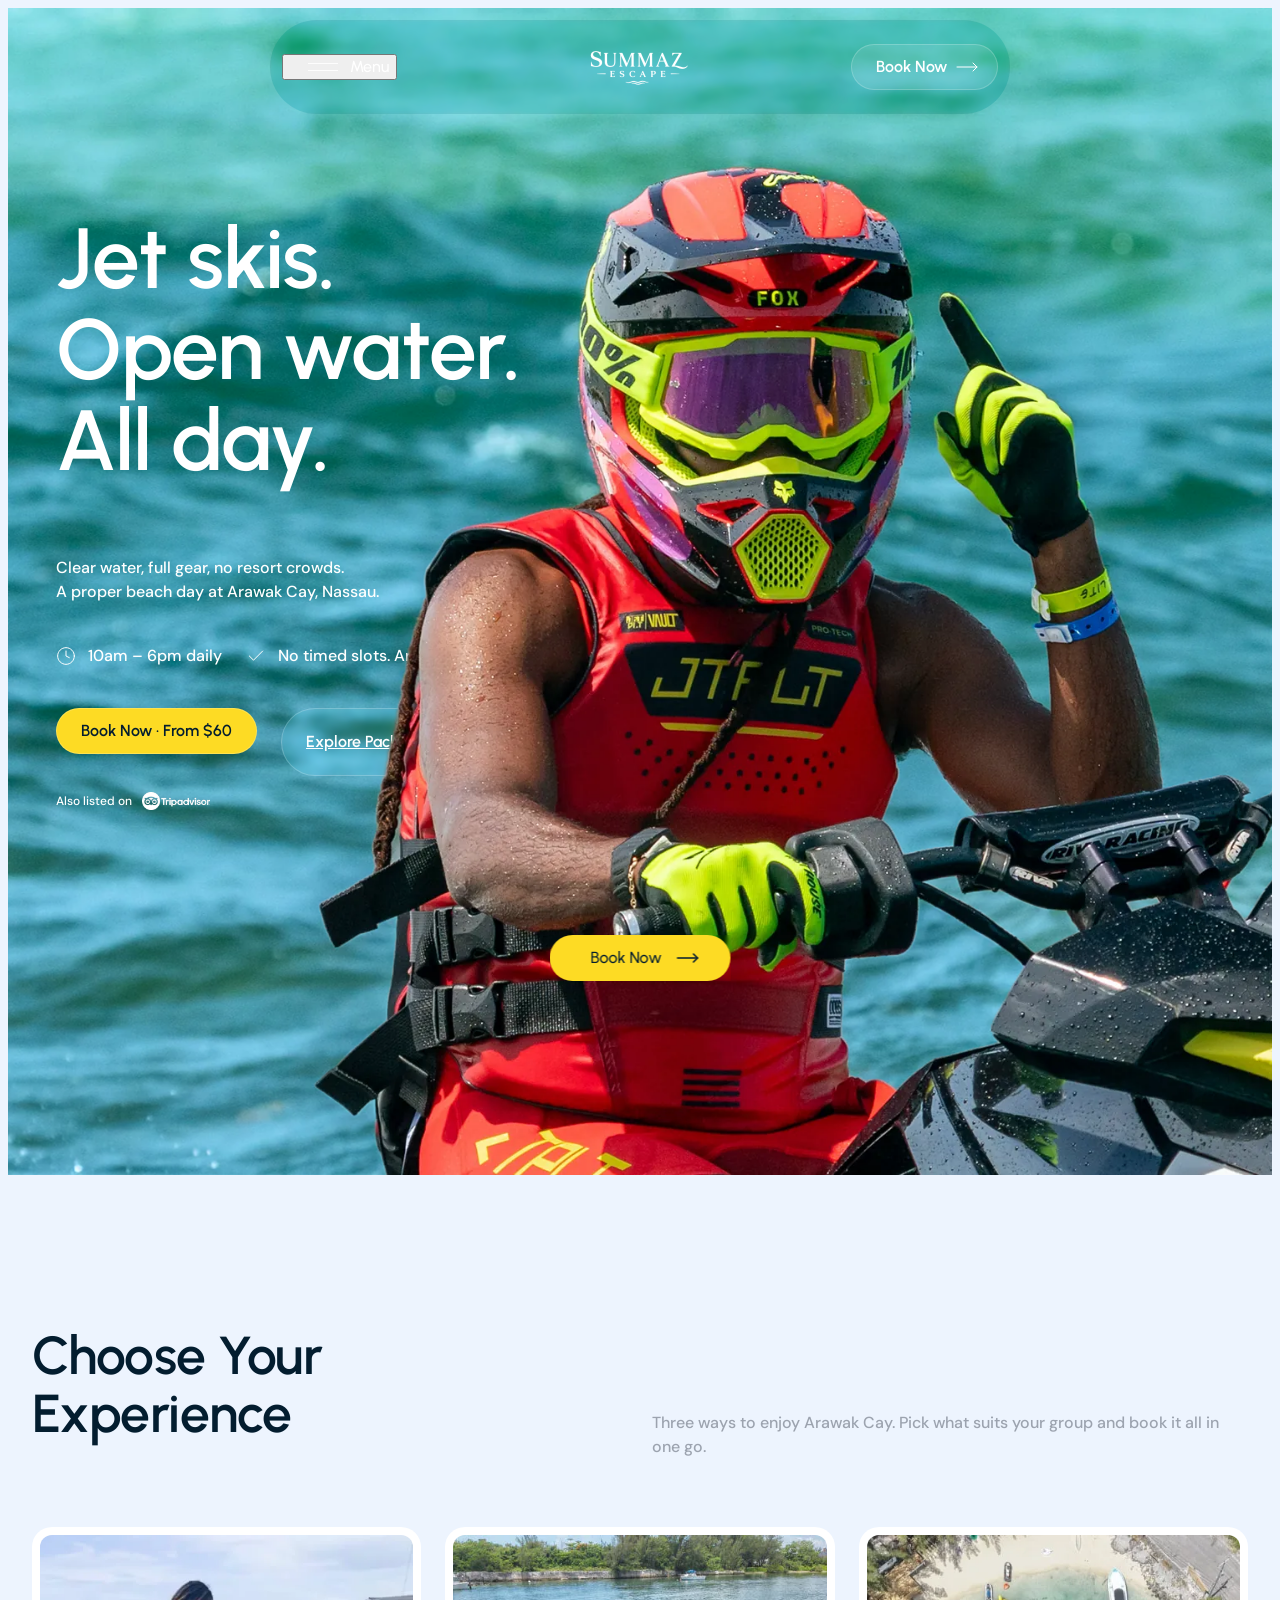
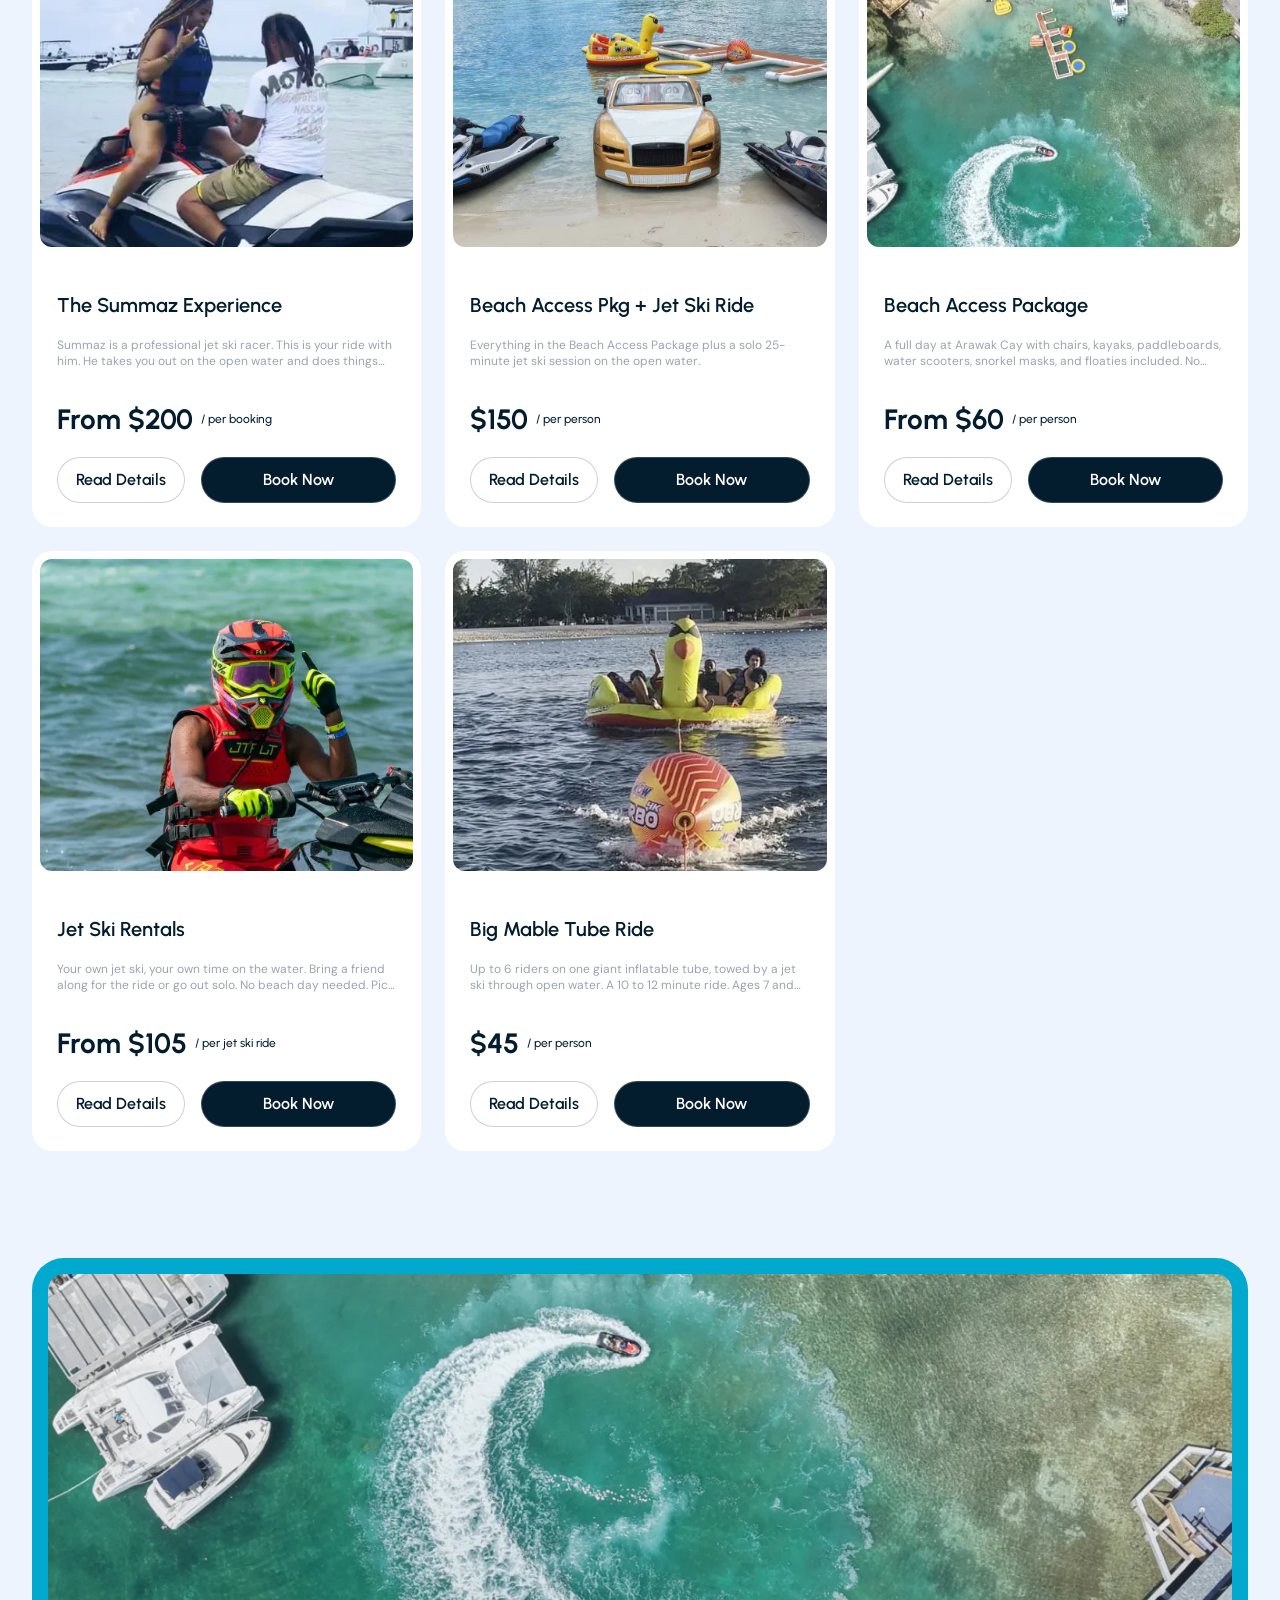
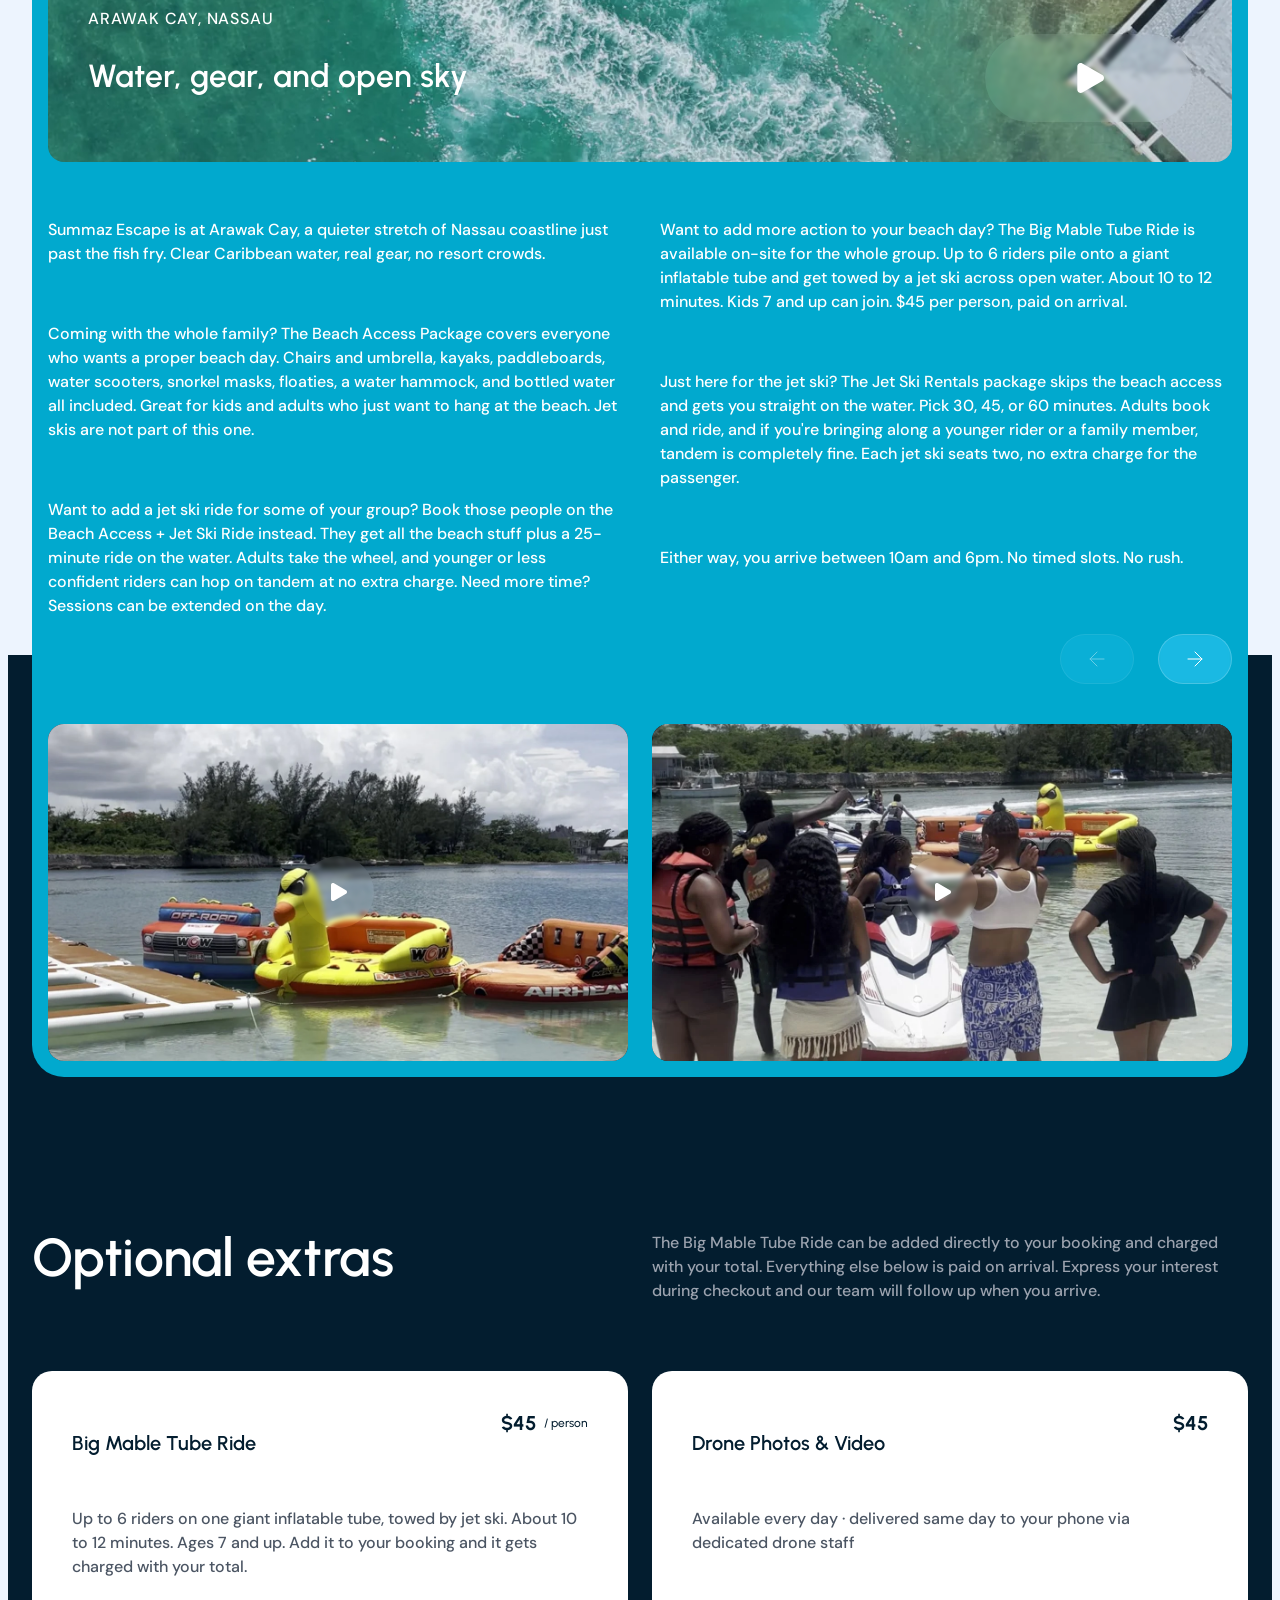
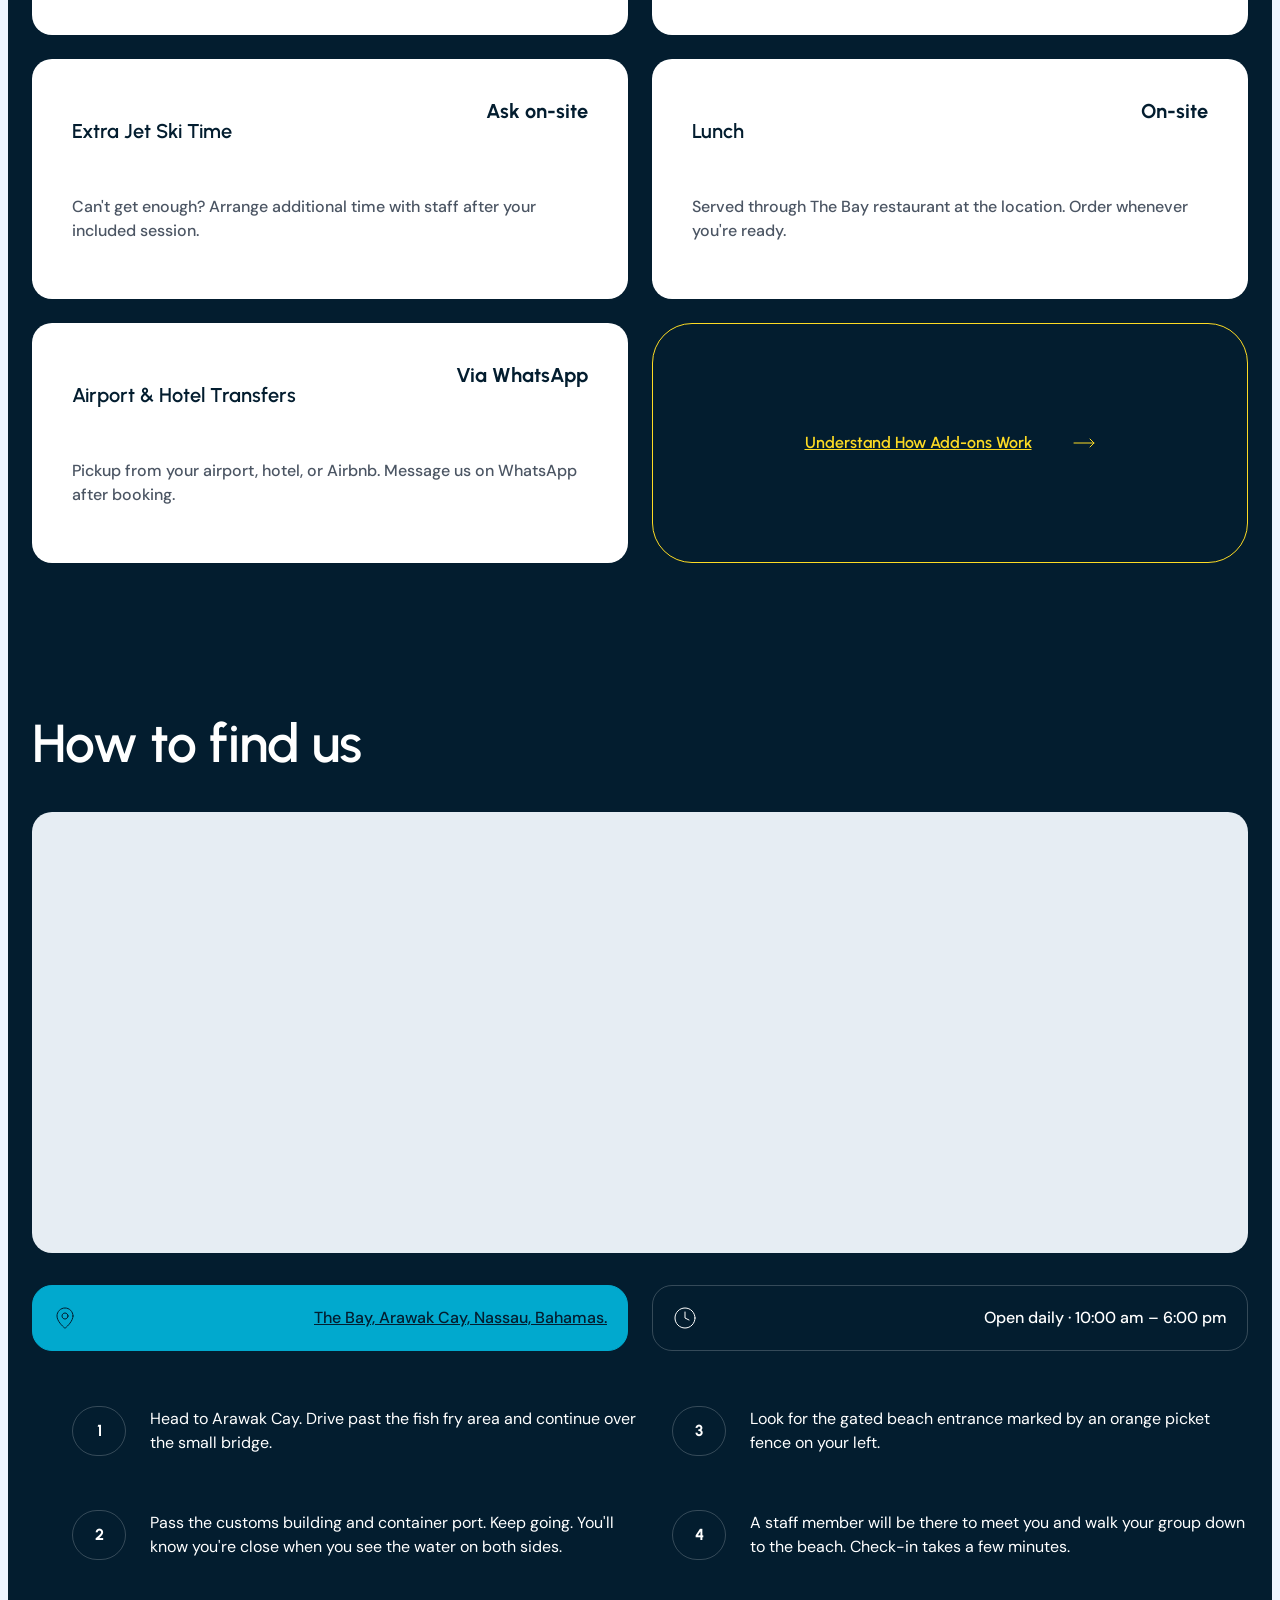
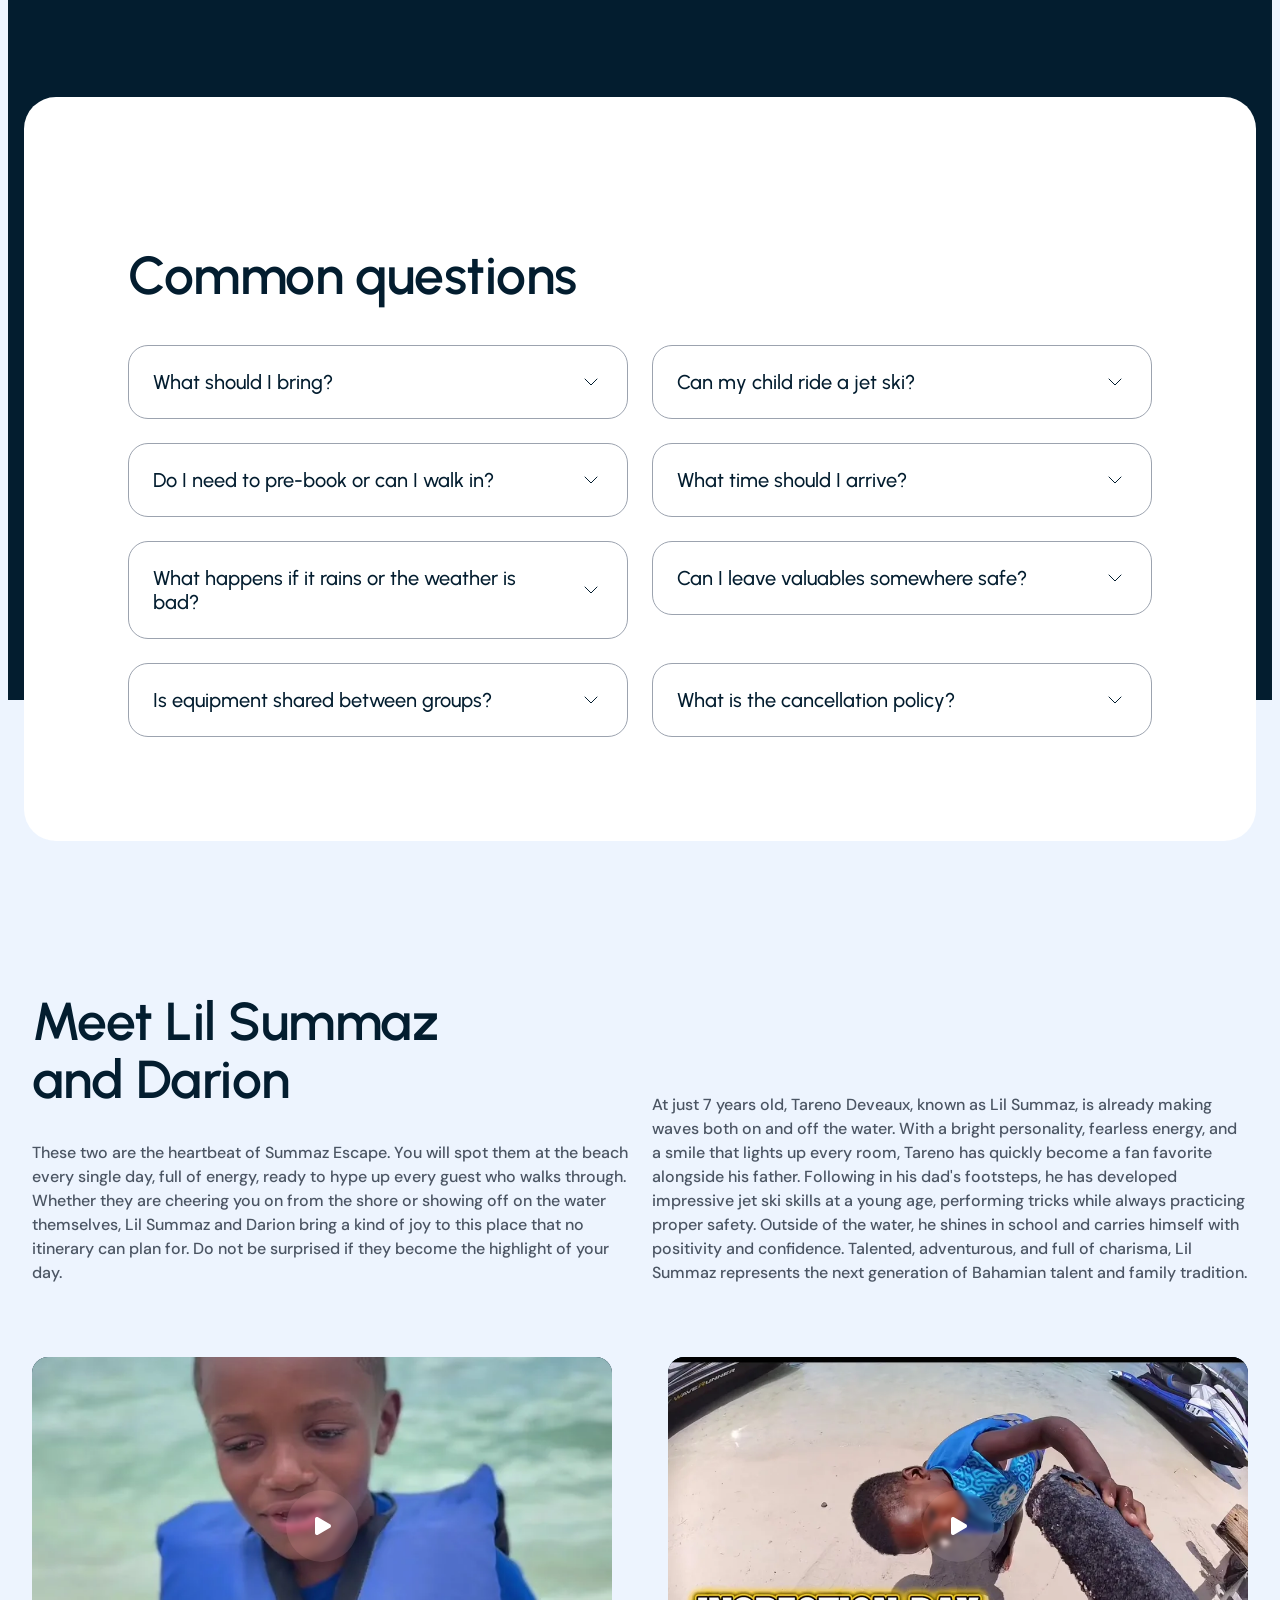
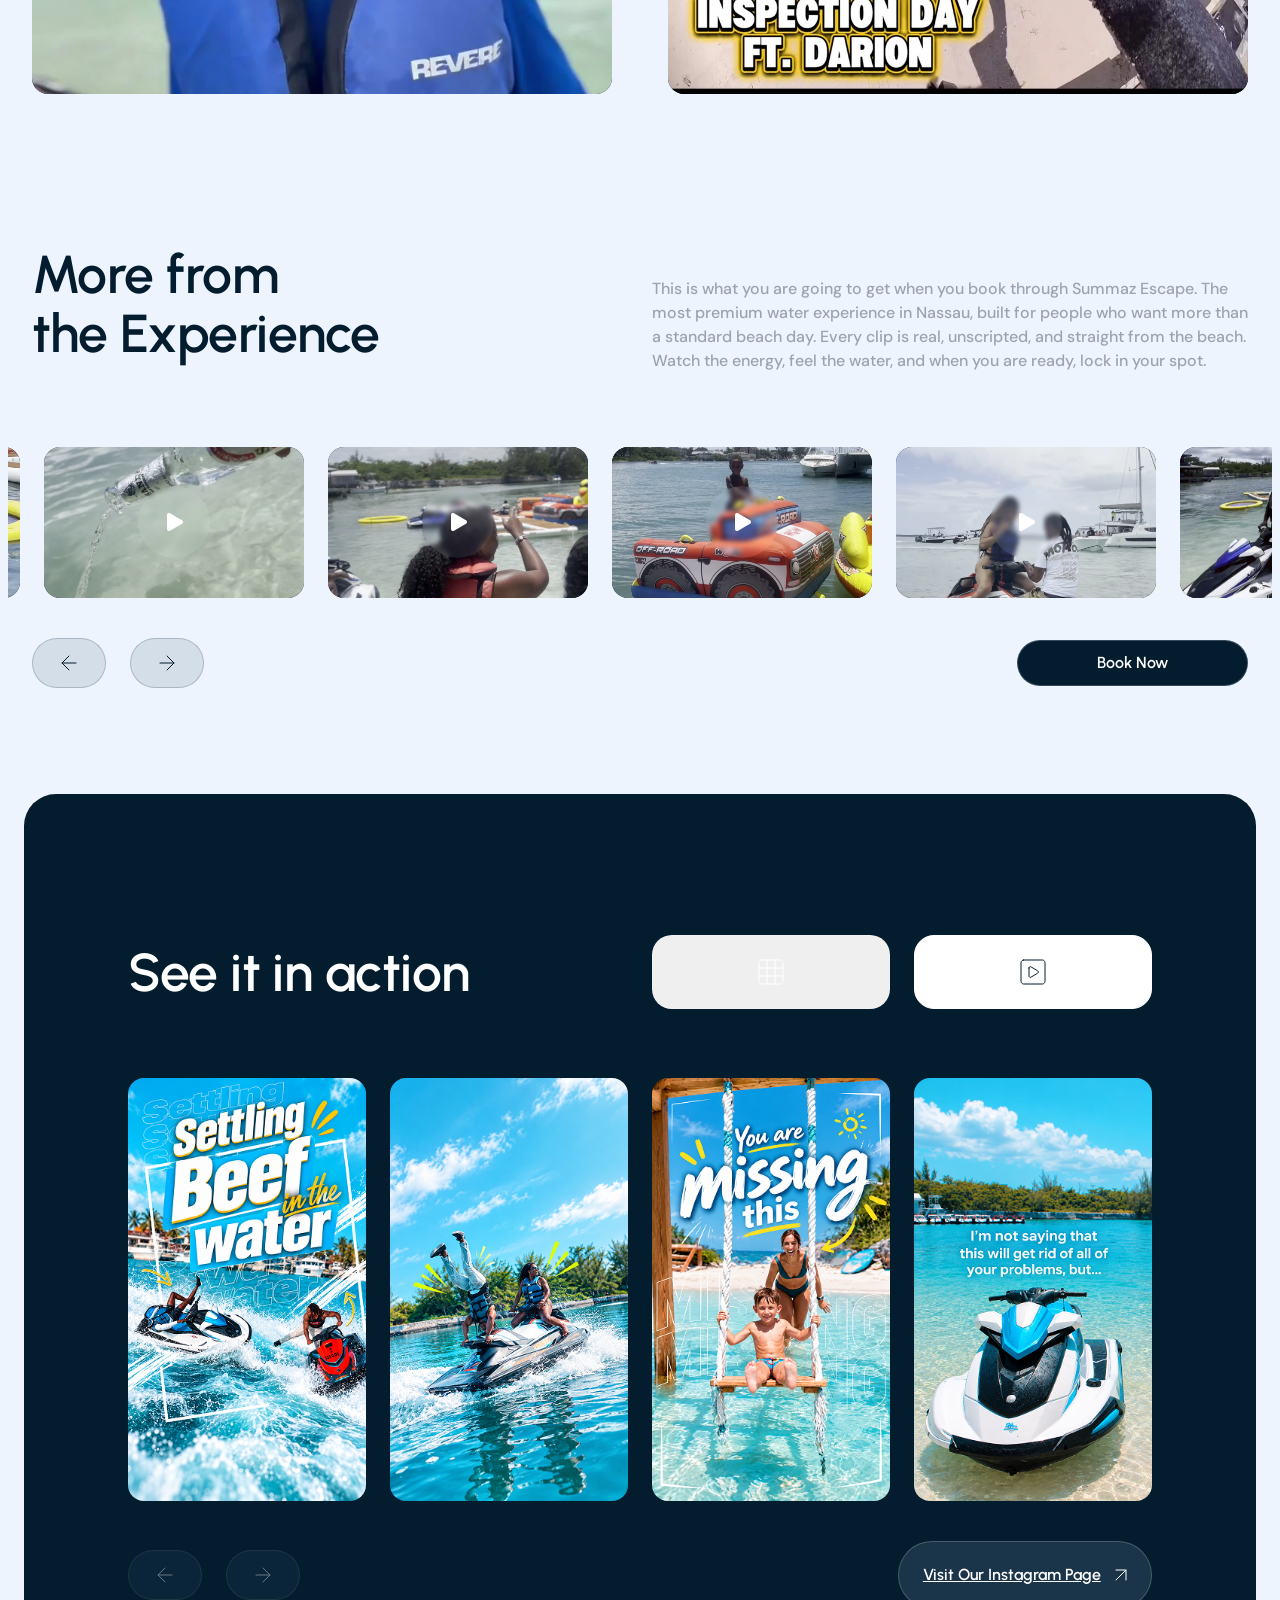
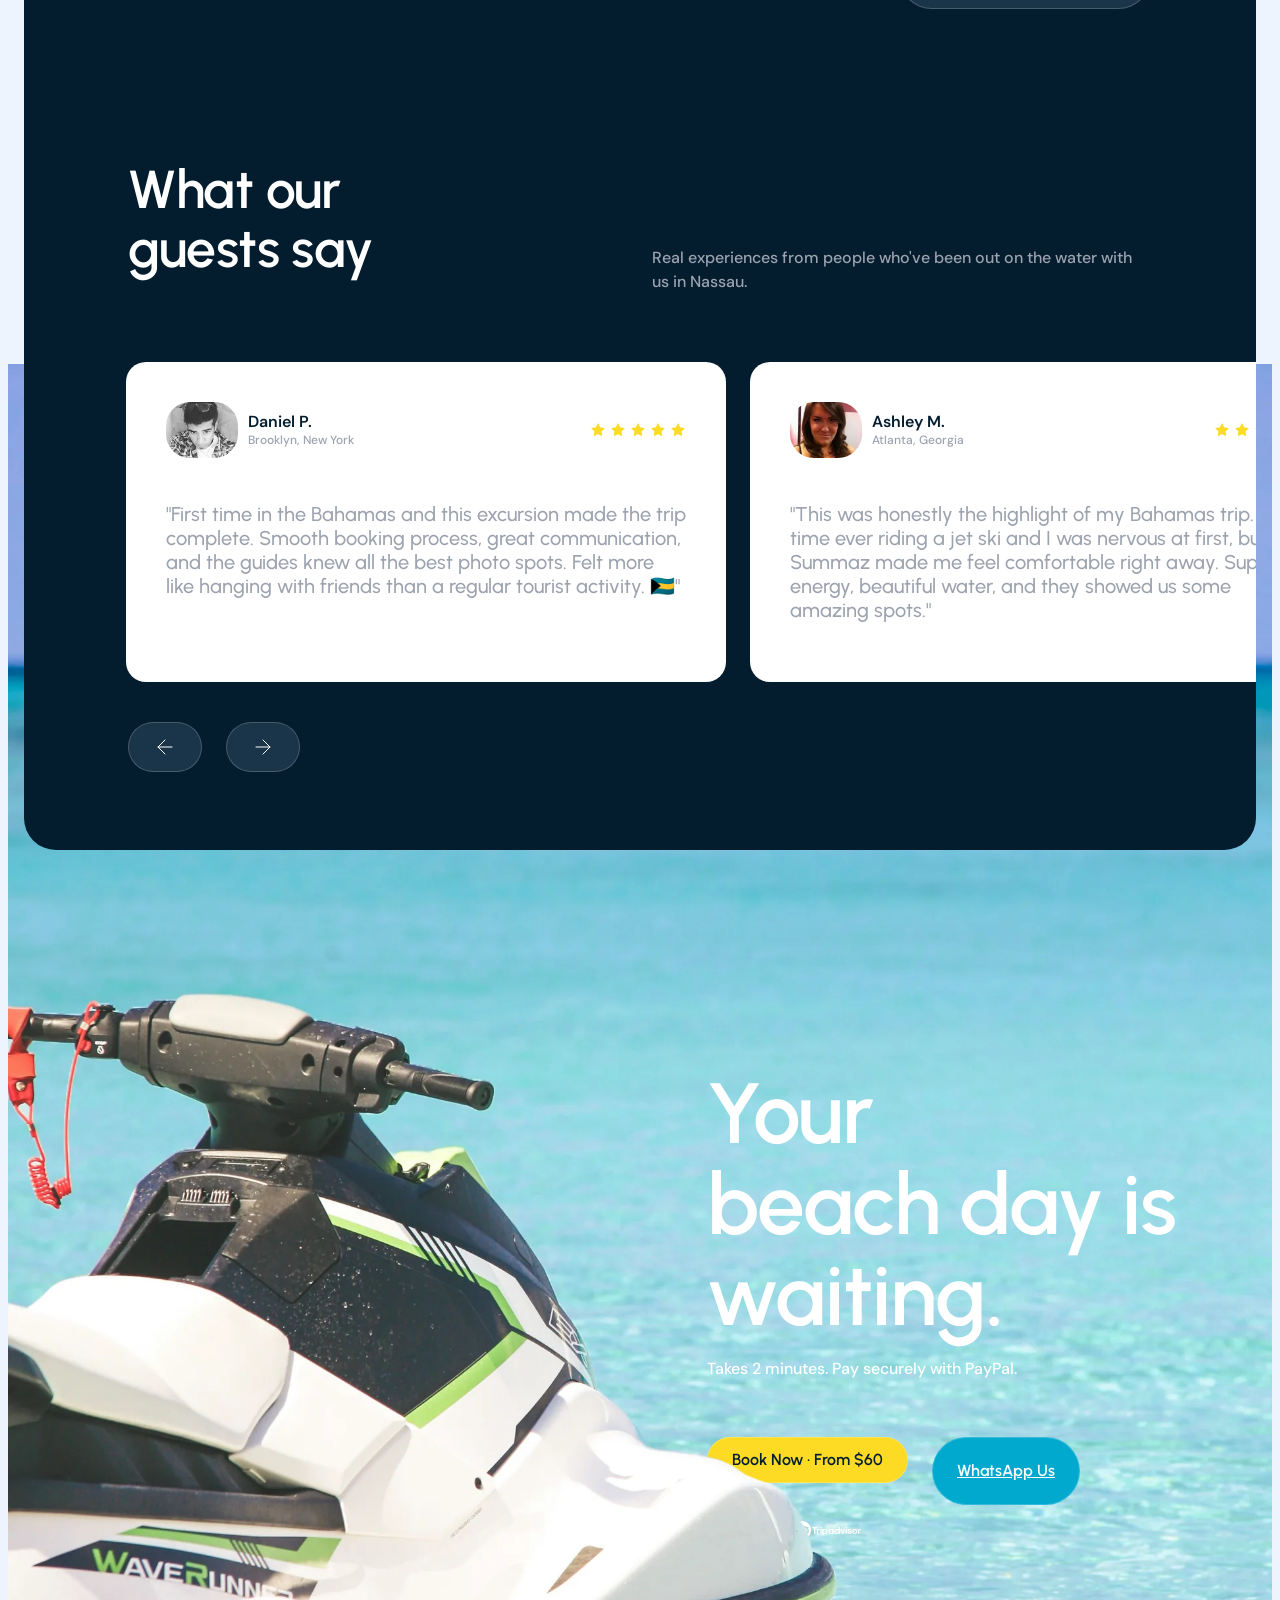
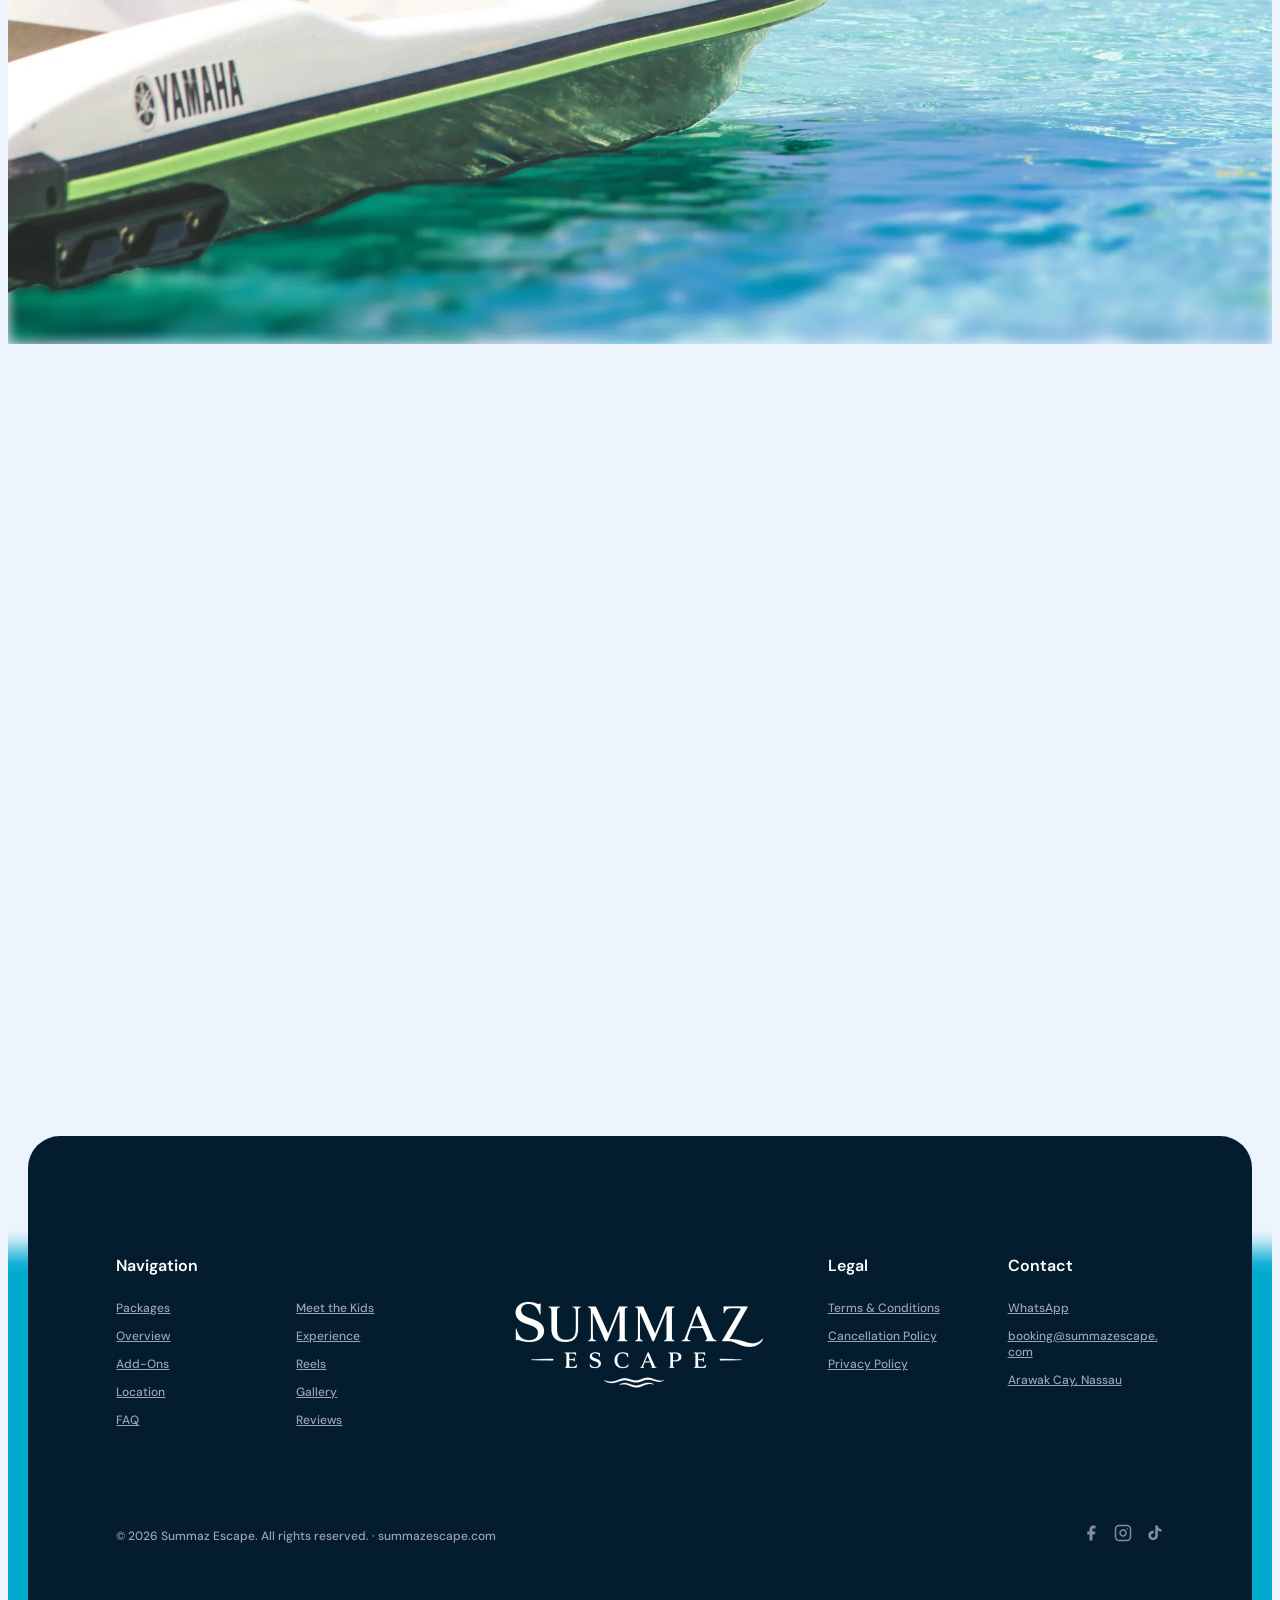
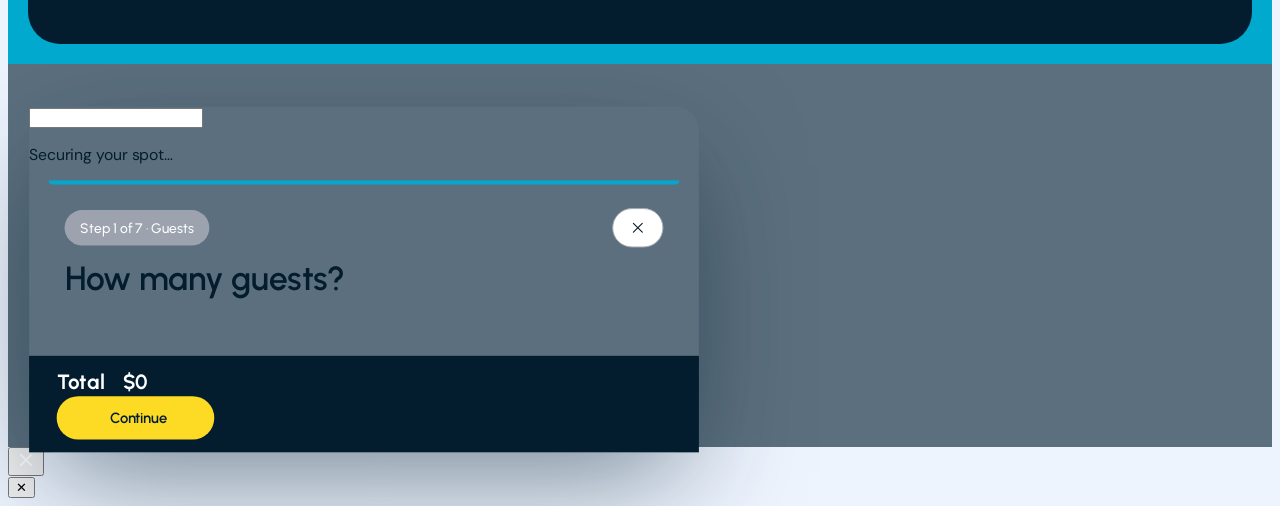
==== commit 61f4f15e: "FAQs typo corrected" ====
--- a/index.html
+++ b/index.html
@@ -309,10 +309,10 @@
           </details>
 
           <details class="d-faq__item">
-            <summary>Can my child ride without an adult on the jet ski?<img src="/assets/figma/icon-chevron.svg" width="24" height="24" alt=""></summary>
+            <summary>Can my child ride a jet ski?<img src="/assets/figma/icon-chevron.svg" width="24" height="24" alt=""></summary>
             <div class="d-faq__answer">
-              <p>No. Riders under 16 must be on the back of an adult's jet ski. Book the child package for them. There's no minimum age for tandem riding, but the combined weight of both riders can't exceed 350 lb.</p>
-              <p>If a teenager (under 16) wants their own jet ski, they can book under the adult package with parent permission. Staff will confirm on arrival.</p>
+              <p>No. Under Bahamian regulations, jet ski rentals are restricted to adults aged 18 and over. Anyone under 18 cannot book, rent, or operate a jet ski, even with parental permission.</p>
+              <p>Adults aged 18 and over must book their own jet ski rental and comply with all safety requirements. Please contact our team if you have questions about age restrictions or family activities.</p>
             </div>
           </details>
 
